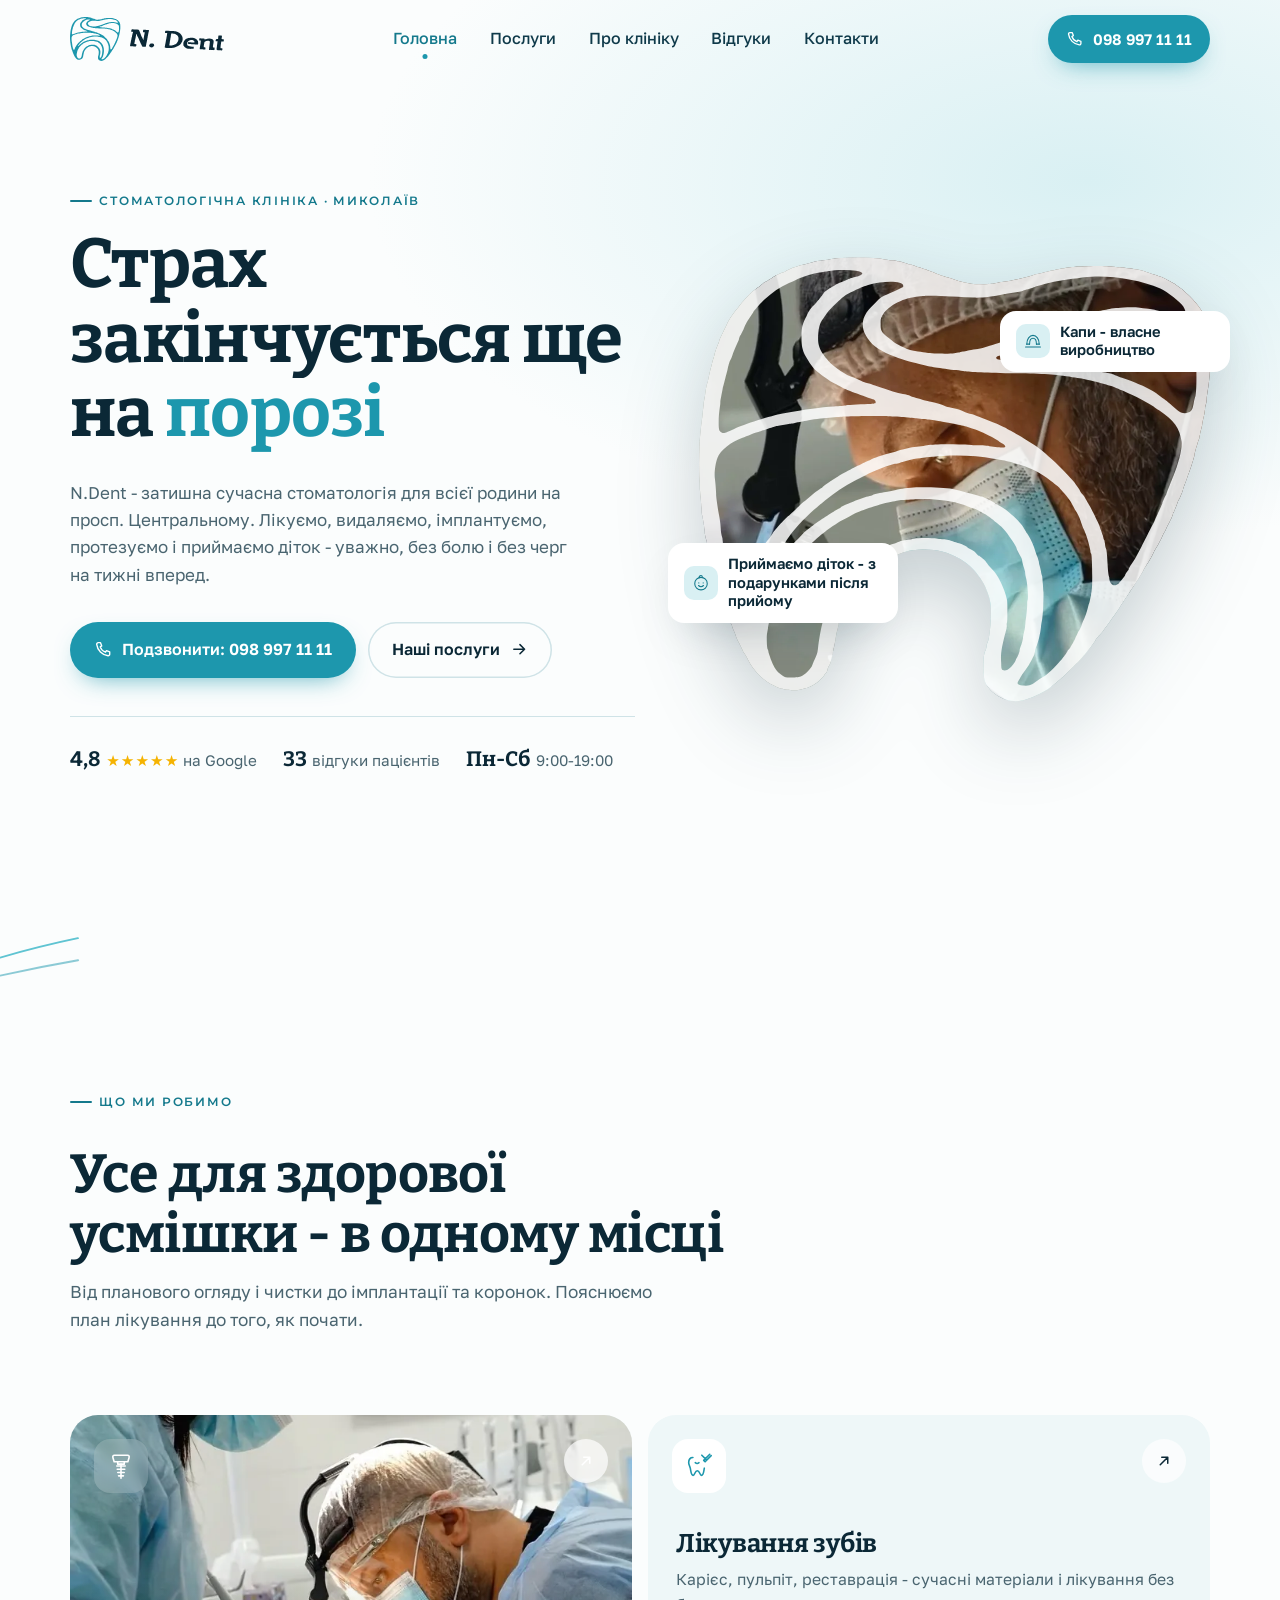
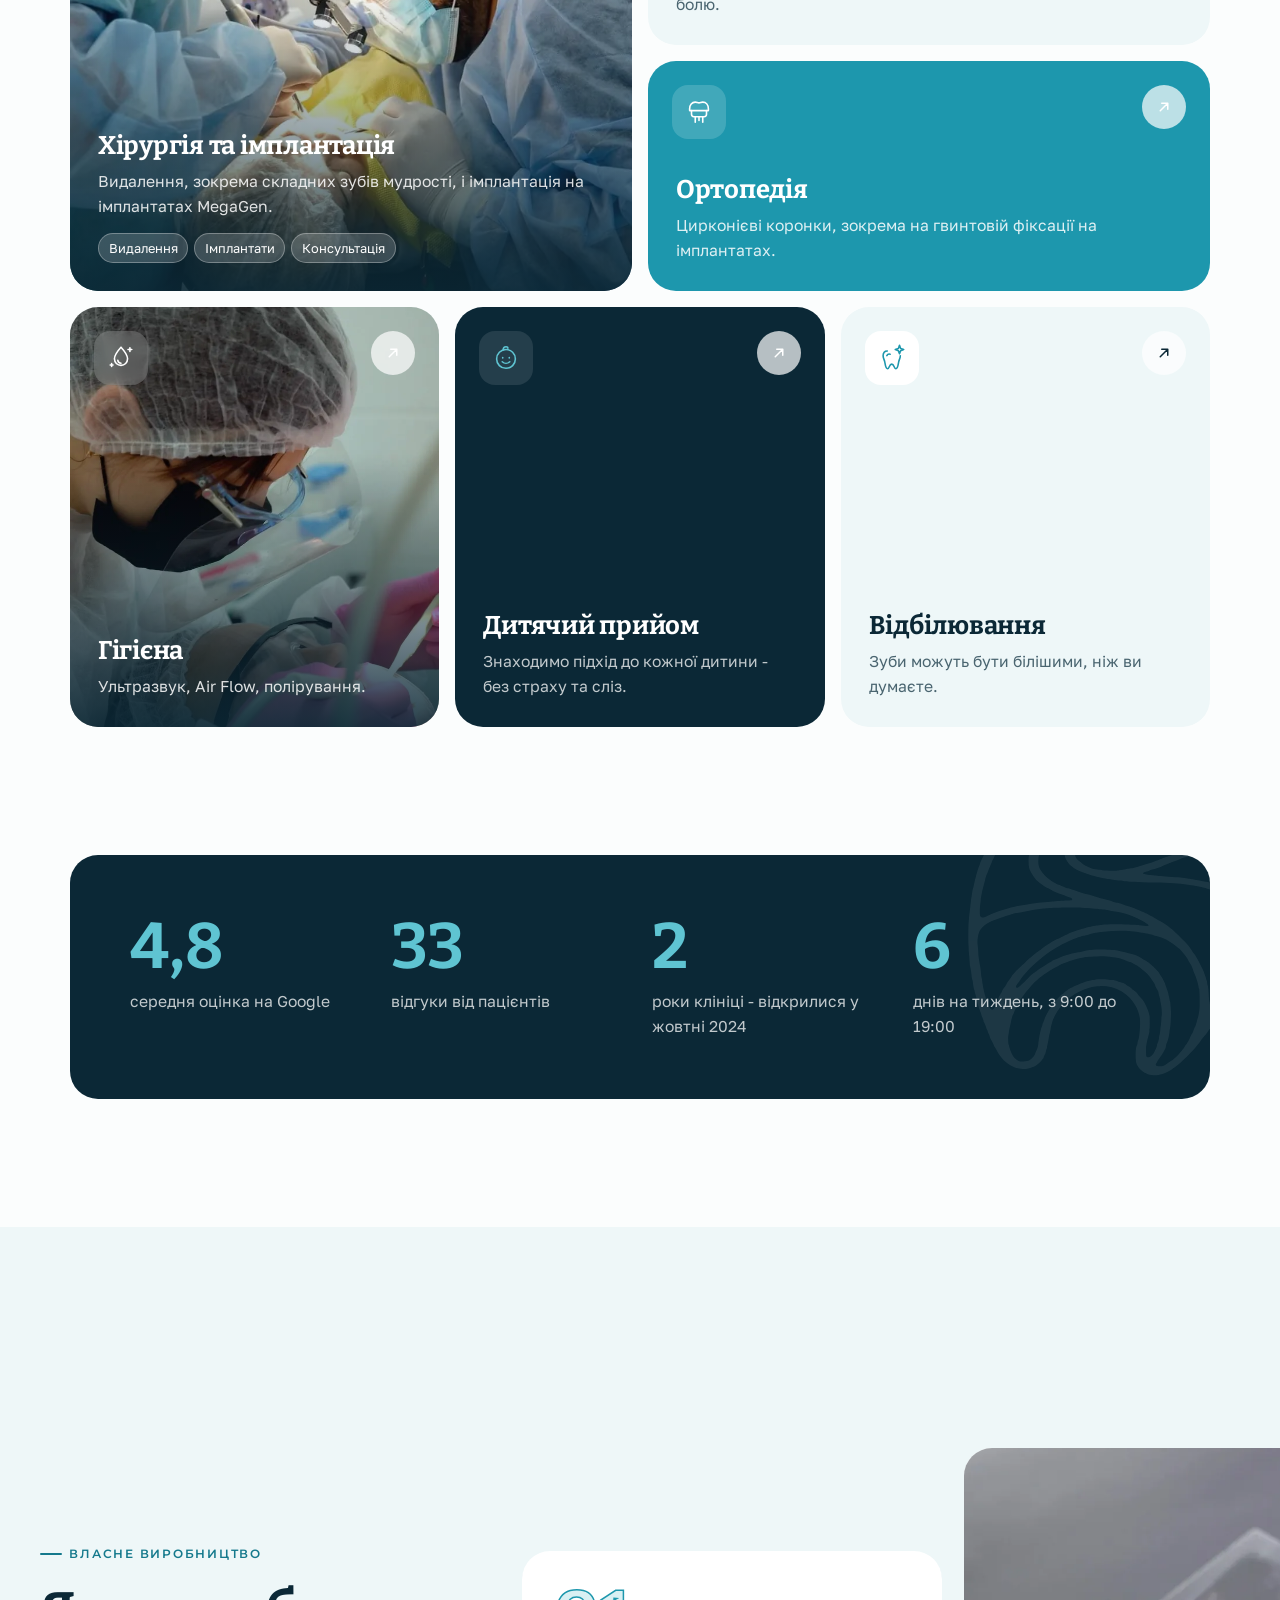
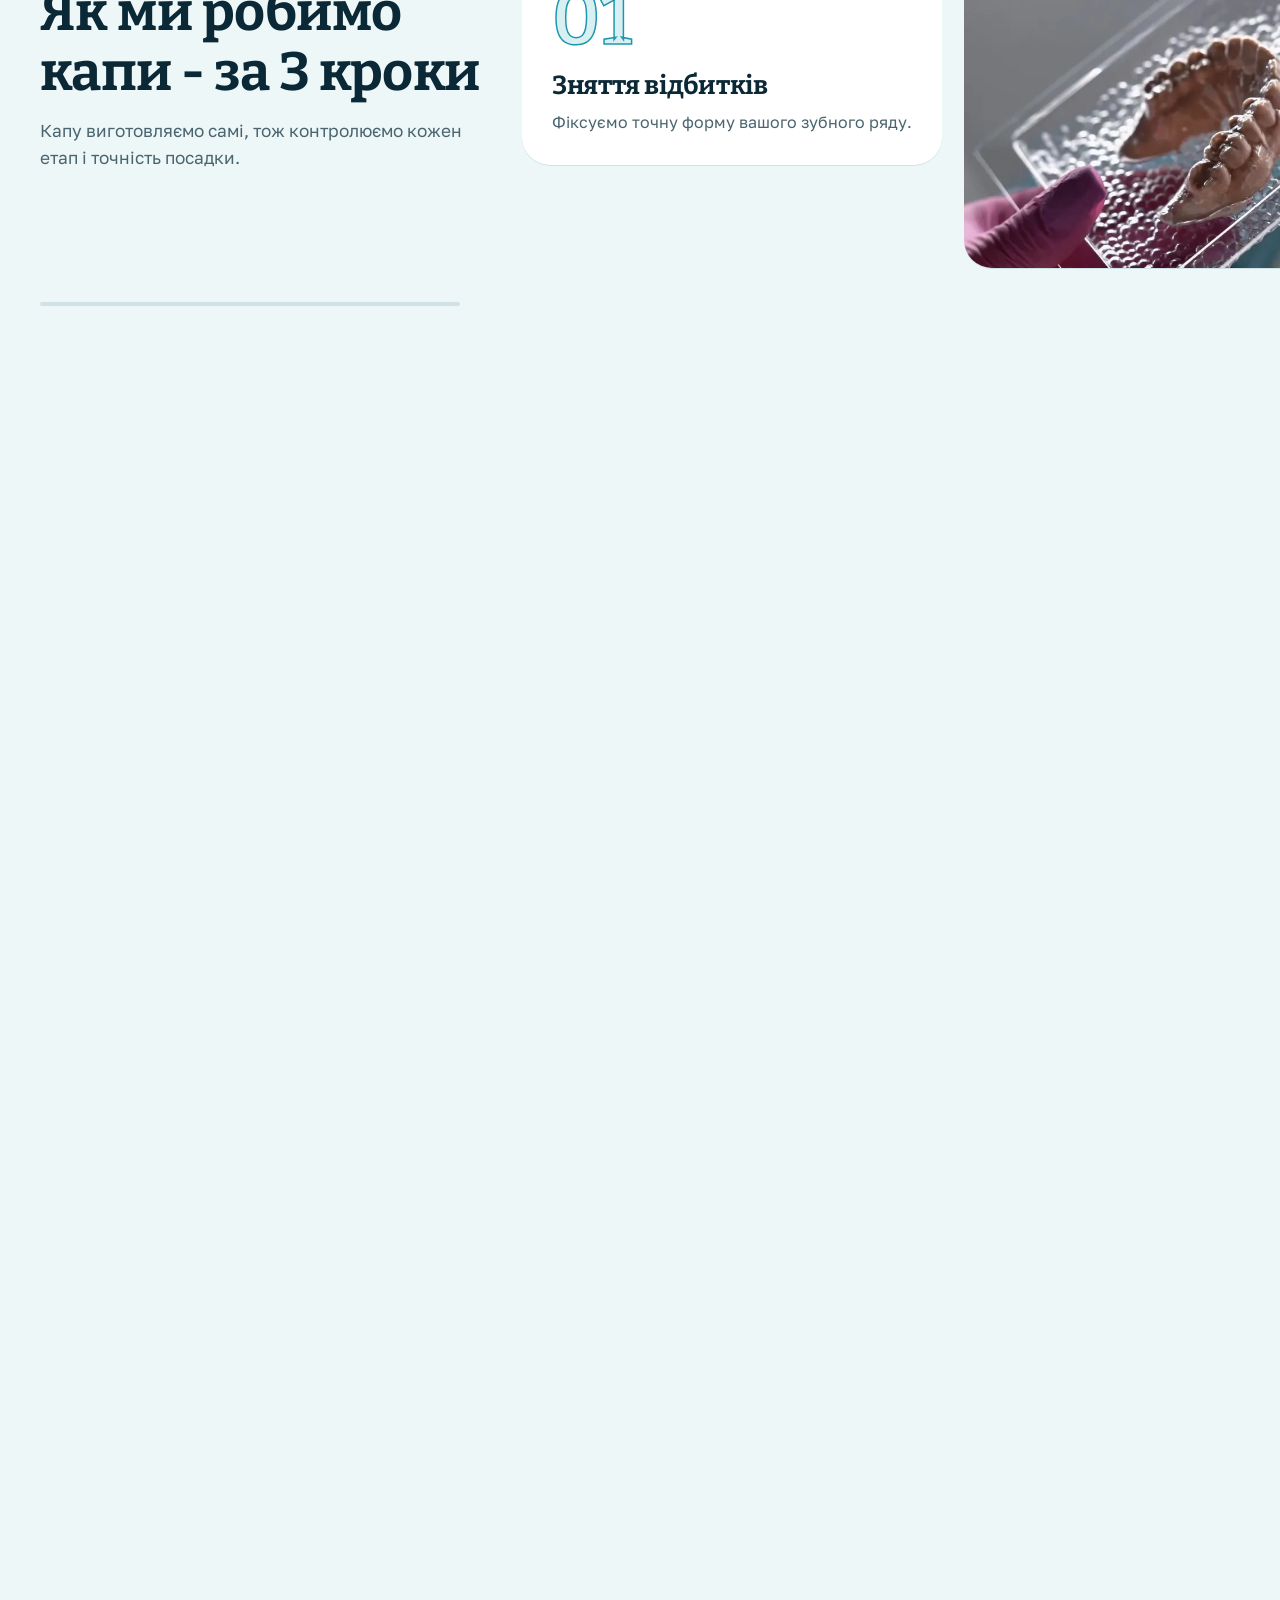
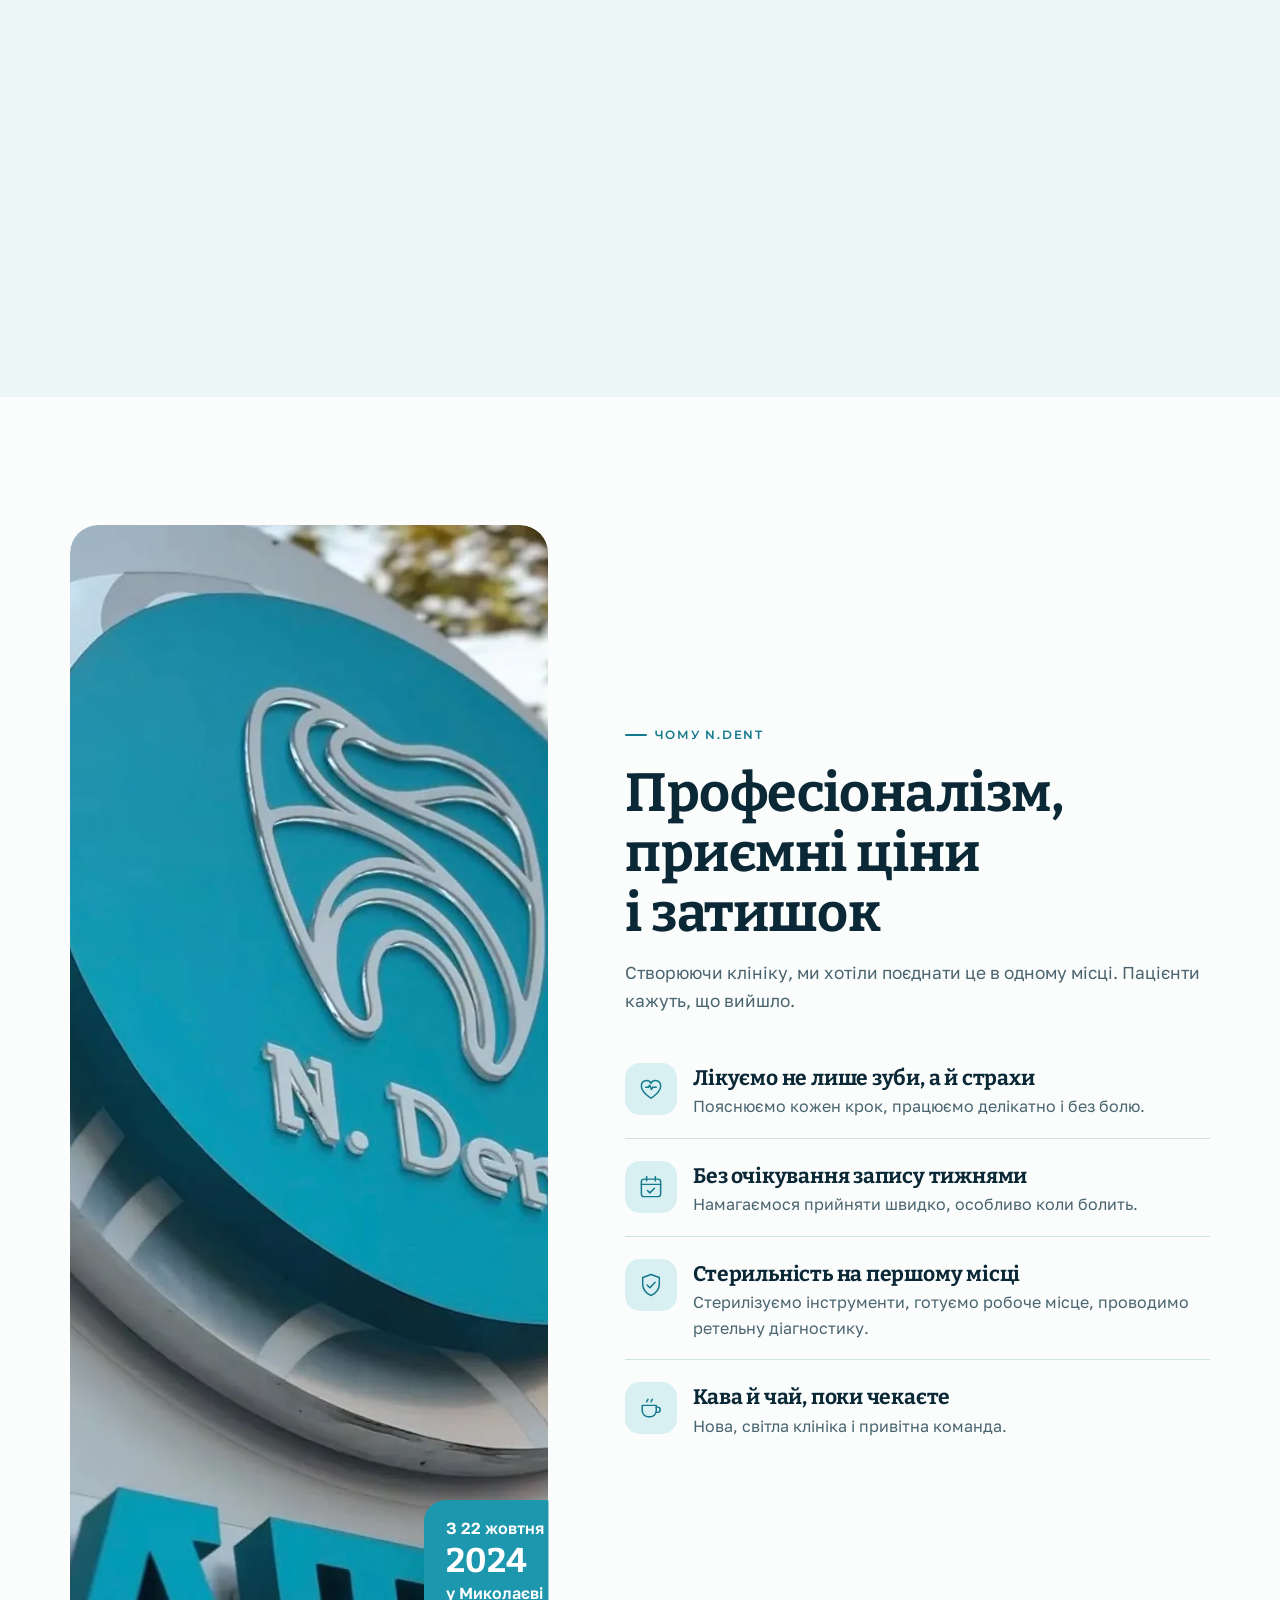
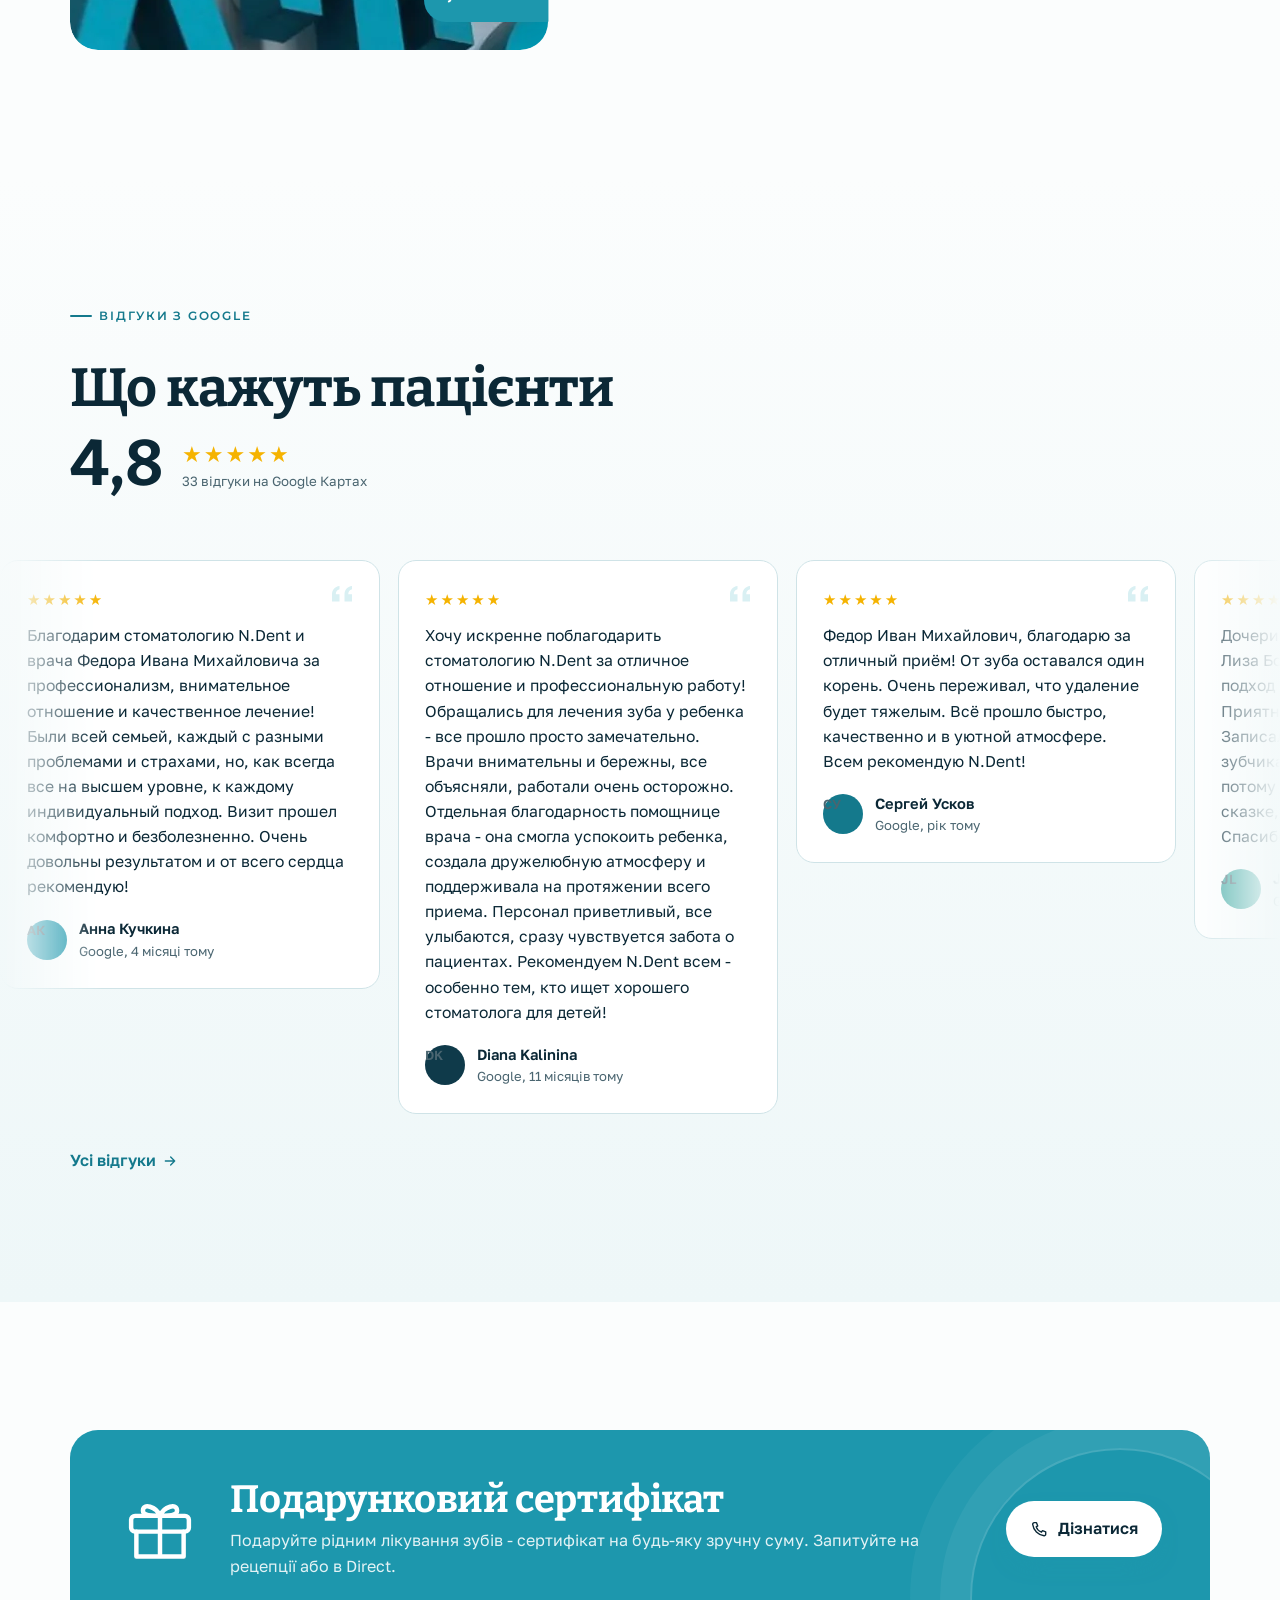
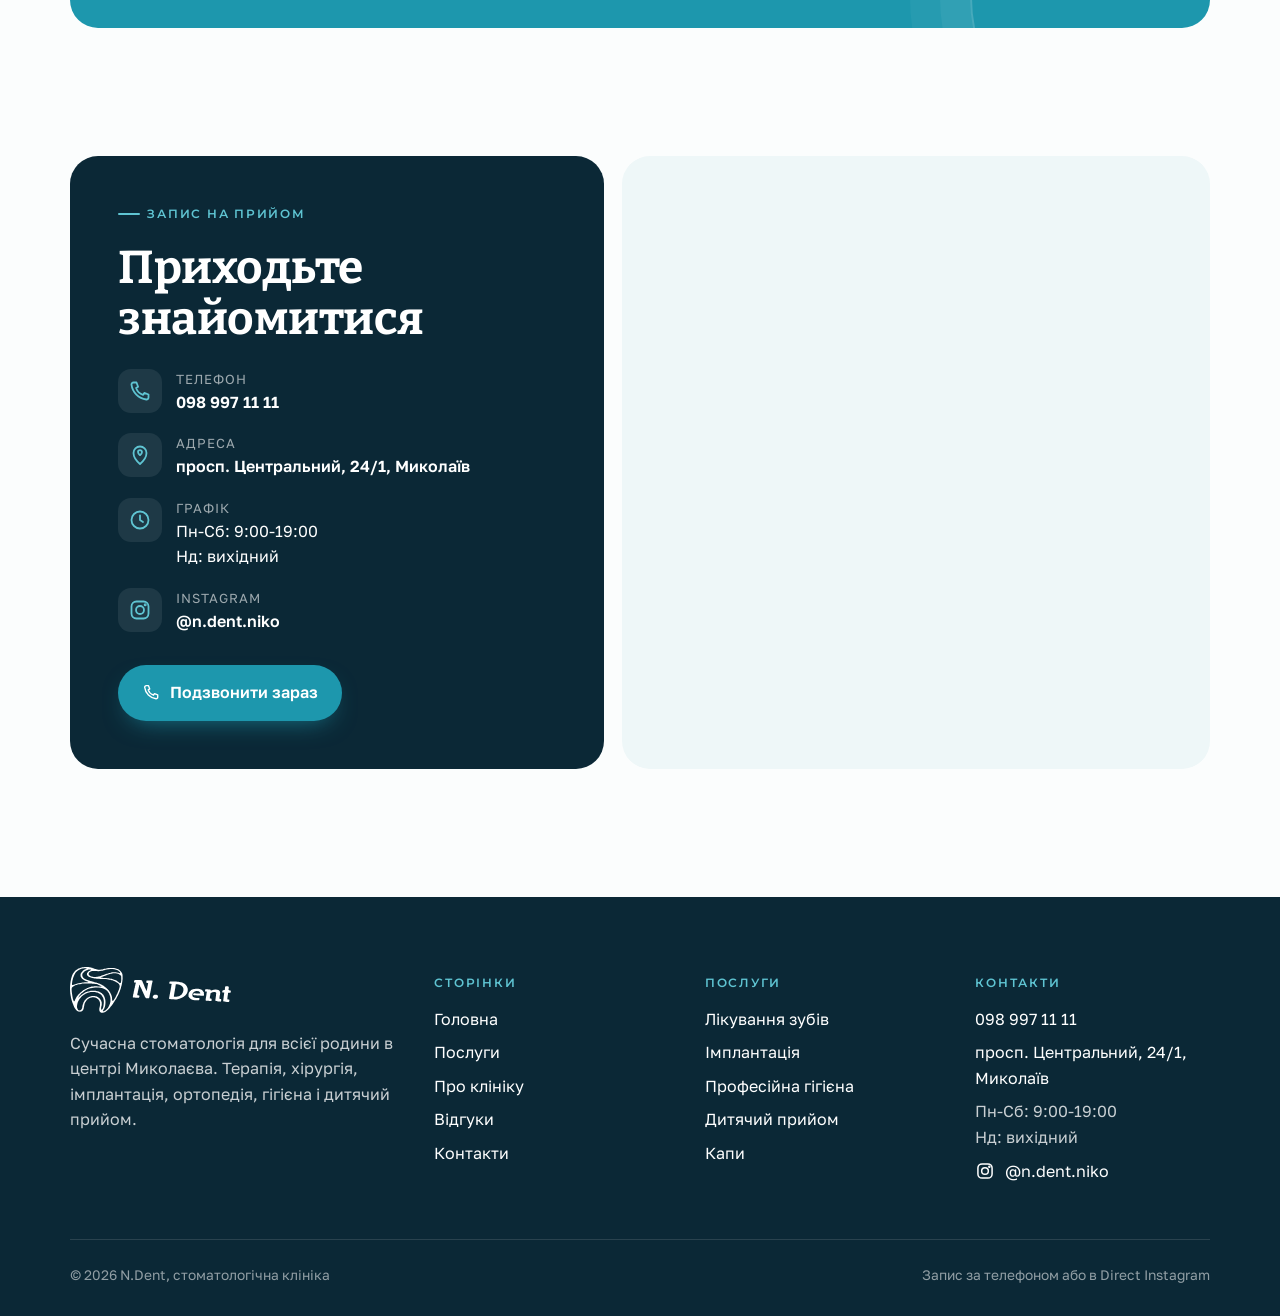
==== index.html @ 9619fa26 "Add files via upload" ====
<!doctype html>
<html lang="uk">
<head>
<meta charset="utf-8">
<meta name="viewport" content="width=device-width, initial-scale=1, viewport-fit=cover">
<meta name="robots" content="noindex, nofollow">
<title>N.Dent - стоматологія в Миколаєві, просп. Центральний</title>
<meta name="description" content="Сучасна стоматологія N.Dent у центрі Миколаєва: лікування, хірургія, імплантація, ортопедія, гігієна, відбілювання і дитячий прийом. Рейтинг 4,8 на Google. Запис: 098 997 11 11.">
<meta name="theme-color" content="#1d97ad">
<link rel="icon" href="img/favicon.svg" type="image/svg+xml">
<link rel="apple-touch-icon" href="img/apple-touch-icon.png">
<meta property="og:type" content="website">
<meta property="og:locale" content="uk_UA">
<meta property="og:site_name" content="N.Dent">
<meta property="og:title" content="N.Dent - стоматологія в Миколаєві, просп. Центральний">
<meta property="og:description" content="Сучасна стоматологія N.Dent у центрі Миколаєва: лікування, хірургія, імплантація, ортопедія, гігієна, відбілювання і дитячий прийом. Рейтинг 4,8 на Google. Запис: 098 997 11 11.">
<meta property="og:url" content="https://konkos-design.github.io/n-dent-mykolaiv/">
<meta property="og:image" content="https://konkos-design.github.io/n-dent-mykolaiv/img/og.jpg">
<meta property="og:image:width" content="1200">
<meta property="og:image:height" content="630">
<meta property="og:image:alt" content="Стоматологія N.Dent у Миколаєві">
<meta name="twitter:card" content="summary_large_image">
<meta name="twitter:title" content="N.Dent - стоматологія в Миколаєві, просп. Центральний">
<meta name="twitter:description" content="Сучасна стоматологія N.Dent у центрі Миколаєва: лікування, хірургія, імплантація, ортопедія, гігієна, відбілювання і дитячий прийом. Рейтинг 4,8 на Google. Запис: 098 997 11 11.">
<meta name="twitter:image" content="https://konkos-design.github.io/n-dent-mykolaiv/img/og.jpg">
<link rel="preload" href="fonts/bitter-cyrillic-700-normal.woff2" as="font" type="font/woff2" crossorigin>
<link rel="preload" href="fonts/golos-text-cyrillic-400-normal.woff2" as="font" type="font/woff2" crossorigin>
<link rel="stylesheet" href="css/style.css">
</head>
<body>
<svg width="0" height="0" style="position:absolute" aria-hidden="true"><defs>
<symbol id="i-phone" viewBox="0 0 24 24" fill="none" stroke="currentColor" stroke-width="1.8" stroke-linecap="round" stroke-linejoin="round"><path d="M5.5 3.5h3l1.6 4.2-2 1.3a11 11 0 0 0 6.9 6.9l1.3-2 4.2 1.6v3a2 2 0 0 1-2.2 2A17 17 0 0 1 3.5 5.7a2 2 0 0 1 2-2.2z"/></symbol>
<symbol id="i-pin" viewBox="0 0 24 24" fill="none" stroke="currentColor" stroke-width="1.8" stroke-linecap="round" stroke-linejoin="round"><path d="M12 21s-6.5-5.6-6.5-11a6.5 6.5 0 0 1 13 0c0 5.4-6.5 11-6.5 11z"/><path d="M12 7.2c-1.1 0-2 .8-2 1.9 0 1.6 2 3.1 2 3.1s2-1.5 2-3.1c0-1.1-.9-1.9-2-1.9z"/></symbol>
<symbol id="i-clock" viewBox="0 0 24 24" fill="none" stroke="currentColor" stroke-width="1.8" stroke-linecap="round" stroke-linejoin="round"><circle cx="12" cy="12" r="8.5"/><path d="M12 7.5V12l3 2"/></symbol>
<symbol id="i-arrow" viewBox="0 0 24 24" fill="none" stroke="currentColor" stroke-width="2" stroke-linecap="round" stroke-linejoin="round"><path d="M5 12h14M13 6l6 6-6 6"/></symbol>
<symbol id="i-arrow-ur" viewBox="0 0 24 24" fill="none" stroke="currentColor" stroke-width="2" stroke-linecap="round" stroke-linejoin="round"><path d="M7 17 17 7M9 7h8v8"/></symbol>
<symbol id="i-insta" viewBox="0 0 24 24" fill="none" stroke="currentColor" stroke-width="1.8" stroke-linecap="round" stroke-linejoin="round"><rect x="3.5" y="3.5" width="17" height="17" rx="5"/><circle cx="12" cy="12" r="4"/><circle cx="17.2" cy="6.8" r=".6" fill="currentColor"/></symbol>
<symbol id="i-quote" viewBox="0 0 24 24" fill="currentColor"><path d="M4 18v-5.5C4 8.4 6.2 6 10 5.5v2.6c-2 .5-3 1.9-3 4H10V18H4zm10 0v-5.5c0-4.1 2.2-6.5 6-7v2.6c-2 .5-3 1.9-3 4h3V18h-6z"/></symbol>
<symbol id="i-tooth" viewBox="0 0 32 32" fill="none" stroke="currentColor" stroke-width="1.7" stroke-linecap="round" stroke-linejoin="round"><path d="M10.5 4.5c-3.3 0-5.5 2.6-5.5 6.2 0 3 1.4 4.6 2 7.3.8 3.6 1 9.5 3.6 9.5 2.4 0 2.2-6.2 5.4-6.2s3 6.2 5.4 6.2c2.6 0 2.8-5.9 3.6-9.5.6-2.7 2-4.3 2-7.3 0-3.6-2.2-6.2-5.5-6.2-2.4 0-3.6 1.4-5.5 1.4s-3.1-1.4-5.5-1.4z"/></symbol>
<symbol id="i-therapy" viewBox="0 0 32 32" fill="none" stroke="currentColor" stroke-width="1.7" stroke-linecap="round" stroke-linejoin="round"><path d="M9.5 7c-2.8 0-4.5 2.2-4.5 5.2 0 2.5 1.2 3.9 1.7 6.1.7 3 .8 7.7 3 7.7 2 0 1.8-5 4.5-5s2.5 5 4.5 5c2.2 0 2.3-4.7 3-7.7"/><path d="M19 4.5l5 5M27.5 3.5 21 10l1.5 1.5L29 5"/><path d="M12 12.5c1.2 1 2.8 1 4 0"/></symbol>
<symbol id="i-surgery" viewBox="0 0 32 32" fill="none" stroke="currentColor" stroke-width="1.7" stroke-linecap="round" stroke-linejoin="round"><path d="M10 13c-2.4 0-4-1.8-4-4.3S7.6 4.5 10 4.5c1.7 0 2.6 1 4 1s2.3-1 4-1c2.4 0 4 1.7 4 4.2S20.4 13 18 13"/><path d="M11 13l1 6M17 13l-1 6"/><path d="M14 22v6M10.5 25.5 14 29l3.5-3.5"/></symbol>
<symbol id="i-implant" viewBox="0 0 32 32" fill="none" stroke="currentColor" stroke-width="1.7" stroke-linecap="round" stroke-linejoin="round"><path d="M9 4.5h14c1.4 0 2 1.3 1.6 2.6l-1.3 4.4H8.7L7.4 7.1C7 5.8 7.6 4.5 9 4.5z"/><path d="M12.5 11.5v2.5h7v-2.5"/><path d="M11.5 16h9M12 19.5h8M12.6 23h6.8M13.4 26.5h5.2"/><path d="M16 14v15"/></symbol>
<symbol id="i-crown" viewBox="0 0 32 32" fill="none" stroke="currentColor" stroke-width="1.7" stroke-linecap="round" stroke-linejoin="round"><path d="M6 12.5c0-4 2.5-7 6-7 1.6 0 2.6.8 4 .8s2.4-.8 4-.8c3.5 0 6 3 6 7v2H6v-2z"/><path d="M8 14.5v4c0 1.5 1.2 2.5 2.6 2.5h10.8c1.4 0 2.6-1 2.6-2.5v-4"/><path d="M12 21v6M20 21v6M16 21v4"/></symbol>
<symbol id="i-hygiene" viewBox="0 0 32 32" fill="none" stroke="currentColor" stroke-width="1.7" stroke-linecap="round" stroke-linejoin="round"><path d="M16 4.5s-7 7.6-7 12.4a7 7 0 0 0 14 0c0-4.8-7-12.4-7-12.4z"/><path d="M12.6 18.5a3.6 3.6 0 0 0 3.4 3.1"/><path d="M25.5 5v4M23.5 7h4M6 22v3M4.5 23.5h3"/></symbol>
<symbol id="i-white" viewBox="0 0 32 32" fill="none" stroke="currentColor" stroke-width="1.7" stroke-linecap="round" stroke-linejoin="round"><path d="M11 8.5c-2.8 0-4.5 2.2-4.5 5.2 0 2.5 1.2 3.9 1.7 6.1.7 3 .8 7.7 3 7.7 2 0 1.8-5 4.5-5s2.5 5 4.5 5c2.2 0 2.3-4.7 3-7.7.5-2.2 1.7-3.6 1.7-6.1"/><path d="M24 2.5l1.2 3.3 3.3 1.2-3.3 1.2L24 11.5l-1.2-3.3-3.3-1.2 3.3-1.2z"/><path d="M10.5 13.5c.8-1.6 2.3-2 3.5-1.6"/></symbol>
<symbol id="i-kids" viewBox="0 0 32 32" fill="none" stroke="currentColor" stroke-width="1.7" stroke-linecap="round" stroke-linejoin="round"><circle cx="16" cy="17" r="10"/><path d="M12.5 15.5v.5M19.5 15.5v.5"/><path d="M12 20c2.3 2.2 5.7 2.2 8 0"/><path d="M13 7.5c0-2 1.4-3.5 3-3.5 1.2 0 2 .7 2 1.6"/></symbol>
<symbol id="i-kapa" viewBox="0 0 32 32" fill="none" stroke="currentColor" stroke-width="1.7" stroke-linecap="round" stroke-linejoin="round"><path d="M6 21c0-8 4.5-14 10-14s10 6 10 14"/><path d="M10.5 21c0-5.6 2.4-9.5 5.5-9.5s5.5 3.9 5.5 9.5"/><path d="M6 21h4.5M21.5 21H26"/><path d="M4 25.5h24"/></symbol>
<symbol id="i-gift" viewBox="0 0 32 32" fill="none" stroke="currentColor" stroke-width="1.7" stroke-linecap="round" stroke-linejoin="round"><rect x="5" y="11" width="22" height="6" rx="1.5"/><path d="M7 17v9.5h18V17M16 11v15.5"/><path d="M16 11c-1.5-3.6-6.5-5-6.5-2 0 1.6 2.2 2 6.5 2zm0 0c1.5-3.6 6.5-5 6.5-2 0 1.6-2.2 2-6.5 2z"/></symbol>
<symbol id="i-shield" viewBox="0 0 32 32" fill="none" stroke="currentColor" stroke-width="1.7" stroke-linecap="round" stroke-linejoin="round"><path d="M16 4 6.5 7.5v7.3c0 6 4 10.6 9.5 13.2 5.5-2.6 9.5-7.2 9.5-13.2V7.5L16 4z"/><path d="m11.5 16 3.2 3.2 6-6.4"/></symbol>
<symbol id="i-cup" viewBox="0 0 32 32" fill="none" stroke="currentColor" stroke-width="1.7" stroke-linecap="round" stroke-linejoin="round"><path d="M6 13h16v6a7 7 0 0 1-7 7h-2a7 7 0 0 1-7-7v-6z"/><path d="M22 15h1.5a3 3 0 0 1 0 6H21.5"/><path d="M11 9c0-1.5 1.5-1.5 1.5-3M16 9c0-1.5 1.5-1.5 1.5-3"/></symbol>
<symbol id="i-calendar" viewBox="0 0 32 32" fill="none" stroke="currentColor" stroke-width="1.7" stroke-linecap="round" stroke-linejoin="round"><rect x="5" y="7" width="22" height="20" rx="3"/><path d="M5 13h22M11 4v5M21 4v5"/><path d="m12 20 2.7 2.7L20 17.5"/></symbol>
<symbol id="i-heart" viewBox="0 0 32 32" fill="none" stroke="currentColor" stroke-width="1.7" stroke-linecap="round" stroke-linejoin="round"><path d="M16 26.5S5 20.2 5 12.3A5.8 5.8 0 0 1 16 9.6a5.8 5.8 0 0 1 11 2.7c0 7.9-11 14.2-11 14.2z"/><path d="M10 14h3l1.5-2.5 2 5 1.5-2.5h4"/></symbol>
</defs></svg>
<a class="skip" href="#main">Перейти до змісту</a>
<header class="header">
  <div class="wrap header__in">
    <a class="brand" href="index.html" aria-label="N.Dent - на головну"><img src="img/logo.svg" alt="N.Dent" width="140" height="40"></a>
    <nav class="nav" aria-label="Головне меню"><a href="index.html" aria-current="page">Головна</a><a href="poslugy.html">Послуги</a><a href="pro-nas.html">Про клініку</a><a href="vidguky.html">Відгуки</a><a href="kontakty.html">Контакти</a></nav>
    <div class="header__call">
      <a class="btn" href="tel:+380989971111"><svg aria-hidden="true"><use href="#i-phone"/></svg><span>098 997 11 11</span></a>
      <button class="burger" type="button" aria-label="Меню" aria-expanded="false" aria-controls="mnav"><span></span><span></span><span></span></button>
    </div>
  </div>
</header>
<nav class="mnav" id="mnav" aria-label="Мобільне меню"><a href="index.html">Головна</a><a href="poslugy.html">Послуги</a><a href="pro-nas.html">Про клініку</a><a href="vidguky.html">Відгуки</a><a href="kontakty.html">Контакти</a>
  <a class="btn btn--light" href="tel:+380989971111"><svg aria-hidden="true"><use href="#i-phone"/></svg><span>Подзвонити: 098 997 11 11</span></a>
  <small>просп. Центральний, 24/1, Миколаїв</small>
</nav>

<main id="main">
<section class="hero">
  <div class="wrap hero__grid">
    <div>
      <span class="eyebrow">Стоматологічна клініка · Миколаїв</span>
      <h1><span class="line"><span>Страх</span></span><span class="line"><span>закінчується ще</span></span><span class="line"><span>на <em>порозі</em></span></span></h1>
      <p class="hero__text">N.Dent - затишна сучасна стоматологія для всієї родини на просп. Центральному. Лікуємо, видаляємо, імплантуємо, протезуємо і приймаємо діток - уважно, без болю і без черг на тижні вперед.</p>
      <div class="hero__cta">
        <a class="btn" href="tel:+380989971111"><svg aria-hidden="true"><use href="#i-phone"/></svg><span>Подзвонити: 098 997 11 11</span></a>
        <a class="btn btn--ghost" href="poslugy.html"><span>Наші послуги</span><svg class="arrow" aria-hidden="true"><use href="#i-arrow"/></svg></a>
      </div>
      <div class="trust">
        <span><b>4,8</b><span class="stars" aria-hidden="true">★★★★★</span> на Google</span>
        <span><b>33</b>відгуки пацієнтів</span>
        <span><b>Пн-Сб</b>9:00-19:00</span>
      </div>
    </div>
    <div class="hero__media">
      <svg class="tooth" viewBox="74 48 1221 1064" role="img" aria-label="Лікар N.Dent під час лікування">
        <defs>
          <clipPath id="toothClip"><path d="M818 1108C798 1105 776 1092 765 1076C761 1071 758 1065 758 1064C752 1051 752 1003 757 991C759 988 761 982 761 977C762 972 764 966 765 964C770 946 774 889 770 874C768 860 760 839 753 827C726 776 670 745 608 747C580 748 572 750 544 761C525 769 512 776 491 790C483 795 462 815 453 826C444 837 430 859 425 868C423 872 421 878 419 880C417 885 413 899 410 912C409 915 408 920 408 924C407 927 406 934 405 938C403 943 402 951 401 956C399 969 396 984 395 987C395 988 394 991 394 993C394 996 393 1000 392 1002C391 1004 390 1009 389 1013C388 1017 387 1022 385 1024C383 1027 382 1031 381 1033C381 1035 380 1038 379 1040C377 1041 375 1044 374 1046C373 1048 368 1054 362 1059C349 1072 335 1078 308 1083C302 1084 281 1082 275 1080C273 1080 270 1079 269 1079C268 1079 261 1076 255 1073C228 1061 205 1037 191 1010C189 1006 186 1000 183 996C180 993 178 988 178 987C176 983 170 970 168 967C166 964 161 952 161 950C161 949 159 945 157 940C155 936 153 931 153 930C153 929 152 926 150 923C148 919 147 916 147 915C147 914 141 899 139 895C138 894 136 890 136 886C135 883 133 877 131 873C129 869 128 866 128 865C128 864 126 860 125 855C119 840 110 813 108 802C108 798 106 790 104 783C102 777 100 770 100 768C100 766 99 763 98 761C97 757 93 737 93 731C93 729 92 726 92 725C91 723 89 716 88 709C88 702 86 694 86 690C83 672 82 665 81 664C81 663 80 656 80 649C79 642 79 631 78 624C77 618 77 609 76 604C76 599 76 588 75 579C74 560 74 543 75 498C76 482 78 459 80 444C81 435 83 424 83 418C84 411 85 402 85 398C86 393 87 385 88 381C91 361 92 353 95 346C96 341 98 331 100 322C102 314 105 303 106 298C108 292 111 283 112 277C114 271 116 264 118 260C120 257 121 252 122 250C123 245 125 240 139 212C144 200 156 182 163 174C165 172 167 169 168 168C171 163 190 141 198 134C201 131 213 122 219 118C222 115 226 112 228 110C230 108 233 107 234 107C234 107 236 106 238 105C239 103 244 101 247 99C251 96 254 94 255 94C255 93 269 86 274 85C277 84 280 83 281 82C287 78 300 72 310 70C315 68 324 66 330 65C335 63 343 61 347 60C351 59 361 57 370 56C379 55 388 54 390 53C416 48 495 48 517 54C523 55 530 56 535 56C539 56 545 57 548 58C551 58 556 59 559 60C562 61 566 62 569 63C571 64 575 65 577 66C580 66 583 67 586 68C588 69 592 70 594 71C601 72 610 76 617 78C620 80 627 82 632 84C637 86 646 90 652 92C659 94 666 96 670 97C673 98 678 100 682 101C688 104 709 109 724 112C738 114 772 114 781 111C785 110 791 109 795 108C798 108 805 107 810 106C815 106 822 104 826 103C838 101 869 93 873 91C875 90 881 88 885 88C890 87 903 84 914 81C957 72 966 71 1001 70C1030 69 1041 69 1070 72C1076 73 1086 73 1094 74C1110 75 1129 79 1138 82C1143 84 1153 87 1161 90C1169 93 1176 95 1177 95C1180 95 1206 109 1212 113C1214 115 1220 119 1224 122C1242 135 1269 164 1276 179C1284 193 1291 216 1291 223C1291 225 1292 230 1293 234C1293 238 1294 243 1293 246C1293 248 1293 254 1294 259C1295 267 1295 283 1295 314C1294 333 1291 362 1289 369C1289 371 1288 377 1287 384C1287 391 1286 397 1285 400C1284 403 1283 408 1283 410C1283 412 1282 421 1280 429C1278 437 1276 446 1276 450C1275 454 1274 459 1273 462C1272 465 1271 470 1271 472C1270 475 1269 479 1269 482C1268 484 1266 489 1265 493C1264 497 1262 503 1261 506C1260 510 1258 516 1258 520C1256 531 1248 555 1240 576C1237 585 1231 599 1229 608C1226 616 1222 625 1221 627C1219 629 1217 636 1215 641C1213 646 1210 653 1209 656C1207 659 1206 662 1206 663C1206 666 1199 679 1196 685C1194 688 1192 693 1191 695C1190 697 1188 703 1185 707C1183 711 1181 715 1181 715C1181 716 1170 738 1162 750C1160 755 1157 761 1155 764C1153 768 1149 775 1145 781C1141 787 1137 794 1136 796C1135 800 1121 822 1100 853C1097 858 1091 866 1089 870C1087 874 1081 881 1078 887C1074 893 1068 902 1064 907C1060 912 1056 919 1054 921C1052 924 1049 927 1048 930C1046 932 1042 937 1040 941C1027 956 1023 960 1021 964C995 1004 931 1067 900 1085C865 1105 842 1112 818 1108Z"/></clipPath>
          <clipPath id="lineReveal"><rect id="revealRect" x="74" y="48" width="1221" height="1064"/></clipPath>
        </defs>
        <g clip-path="url(#toothClip)">
          <rect x="74" y="48" width="1221" height="1064" fill="#d9f0f3"/>
          <image class="photo" href="img/hero-doctor.webp" x="34" y="-12" width="1301" height="1184" preserveAspectRatio="xMidYMid slice"/>
          <rect x="74" y="48" width="1221" height="1064" fill="#0b2836" opacity=".12"/>
        </g>
        <path class="lines" clip-path="url(#lineReveal)" fill-rule="evenodd" d="M818 1108C798 1105 776 1092 765 1076C761 1071 758 1065 758 1064C752 1051 752 1003 757 991C759 988 761 982 761 977C762 972 764 966 765 964C770 946 774 889 770 874C768 860 760 839 753 827C726 776 670 745 608 747C580 748 572 750 544 761C525 769 512 776 491 790C483 795 462 815 453 826C444 837 430 859 425 868C423 872 421 878 419 880C417 885 413 899 410 912C409 915 408 920 408 924C407 927 406 934 405 938C403 943 402 951 401 956C399 969 396 984 395 987C395 988 394 991 394 993C394 996 393 1000 392 1002C391 1004 390 1009 389 1013C388 1017 387 1022 385 1024C383 1027 382 1031 381 1033C381 1035 380 1038 379 1040C377 1041 375 1044 374 1046C373 1048 368 1054 362 1059C349 1072 335 1078 308 1083C302 1084 281 1082 275 1080C273 1080 270 1079 269 1079C268 1079 261 1076 255 1073C228 1061 205 1037 191 1010C189 1006 186 1000 183 996C180 993 178 988 178 987C176 983 170 970 168 967C166 964 161 952 161 950C161 949 159 945 157 940C155 936 153 931 153 930C153 929 152 926 150 923C148 919 147 916 147 915C147 914 141 899 139 895C138 894 136 890 136 886C135 883 133 877 131 873C129 869 128 866 128 865C128 864 126 860 125 855C119 840 110 813 108 802C108 798 106 790 104 783C102 777 100 770 100 768C100 766 99 763 98 761C97 757 93 737 93 731C93 729 92 726 92 725C91 723 89 716 88 709C88 702 86 694 86 690C83 672 82 665 81 664C81 663 80 656 80 649C79 642 79 631 78 624C77 618 77 609 76 604C76 599 76 588 75 579C74 560 74 543 75 498C76 482 78 459 80 444C81 435 83 424 83 418C84 411 85 402 85 398C86 393 87 385 88 381C91 361 92 353 95 346C96 341 98 331 100 322C102 314 105 303 106 298C108 292 111 283 112 277C114 271 116 264 118 260C120 257 121 252 122 250C123 245 125 240 139 212C144 200 156 182 163 174C165 172 167 169 168 168C171 163 190 141 198 134C201 131 213 122 219 118C222 115 226 112 228 110C230 108 233 107 234 107C234 107 236 106 238 105C239 103 244 101 247 99C251 96 254 94 255 94C255 93 269 86 274 85C277 84 280 83 281 82C287 78 300 72 310 70C315 68 324 66 330 65C335 63 343 61 347 60C351 59 361 57 370 56C379 55 388 54 390 53C416 48 495 48 517 54C523 55 530 56 535 56C539 56 545 57 548 58C551 58 556 59 559 60C562 61 566 62 569 63C571 64 575 65 577 66C580 66 583 67 586 68C588 69 592 70 594 71C601 72 610 76 617 78C620 80 627 82 632 84C637 86 646 90 652 92C659 94 666 96 670 97C673 98 678 100 682 101C688 104 709 109 724 112C738 114 772 114 781 111C785 110 791 109 795 108C798 108 805 107 810 106C815 106 822 104 826 103C838 101 869 93 873 91C875 90 881 88 885 88C890 87 903 84 914 81C957 72 966 71 1001 70C1030 69 1041 69 1070 72C1076 73 1086 73 1094 74C1110 75 1129 79 1138 82C1143 84 1153 87 1161 90C1169 93 1176 95 1177 95C1180 95 1206 109 1212 113C1214 115 1220 119 1224 122C1242 135 1269 164 1276 179C1284 193 1291 216 1291 223C1291 225 1292 230 1293 234C1293 238 1294 243 1293 246C1293 248 1293 254 1294 259C1295 267 1295 283 1295 314C1294 333 1291 362 1289 369C1289 371 1288 377 1287 384C1287 391 1286 397 1285 400C1284 403 1283 408 1283 410C1283 412 1282 421 1280 429C1278 437 1276 446 1276 450C1275 454 1274 459 1273 462C1272 465 1271 470 1271 472C1270 475 1269 479 1269 482C1268 484 1266 489 1265 493C1264 497 1262 503 1261 506C1260 510 1258 516 1258 520C1256 531 1248 555 1240 576C1237 585 1231 599 1229 608C1226 616 1222 625 1221 627C1219 629 1217 636 1215 641C1213 646 1210 653 1209 656C1207 659 1206 662 1206 663C1206 666 1199 679 1196 685C1194 688 1192 693 1191 695C1190 697 1188 703 1185 707C1183 711 1181 715 1181 715C1181 716 1170 738 1162 750C1160 755 1157 761 1155 764C1153 768 1149 775 1145 781C1141 787 1137 794 1136 796C1135 800 1121 822 1100 853C1097 858 1091 866 1089 870C1087 874 1081 881 1078 887C1074 893 1068 902 1064 907C1060 912 1056 919 1054 921C1052 924 1049 927 1048 930C1046 932 1042 937 1040 941C1027 956 1023 960 1021 964C995 1004 931 1067 900 1085C865 1105 842 1112 818 1108ZM871 1068C875 1066 882 1061 887 1057C892 1054 898 1050 900 1049C906 1045 922 1030 930 1021C934 1016 940 1010 942 1007C945 1004 948 999 950 997C951 995 954 991 955 988C957 986 960 983 961 981C962 979 965 974 967 971C969 967 973 960 974 956C976 951 979 946 980 943C984 939 986 933 988 928C988 927 990 922 992 917C997 908 1000 897 1003 886C1004 881 1006 875 1007 872C1009 865 1012 849 1013 834C1014 813 1013 761 1011 757C1010 757 1009 754 1009 750C1006 733 999 710 992 696C990 690 987 683 986 679C982 668 979 661 972 651C969 646 965 638 962 633C960 629 953 620 947 613C942 607 936 601 935 599C933 597 918 585 903 574C892 566 876 557 858 550C848 546 843 545 826 540C820 538 812 536 810 536C808 535 801 533 796 533C791 532 783 530 778 530C732 521 675 520 624 526C593 530 590 530 582 532C570 535 556 539 553 540C552 540 547 542 542 542C527 545 493 558 471 570C463 574 452 579 447 582C420 596 398 611 375 630C368 636 359 643 356 646C338 660 304 695 292 712C289 716 284 723 281 728C271 741 267 748 268 750C269 754 273 754 276 752C277 751 281 749 283 747C290 742 319 714 323 708C324 707 328 703 332 700C337 697 343 692 347 689C354 683 389 660 401 653C405 651 410 648 412 647C415 644 424 640 442 633C450 629 459 626 474 621C479 620 485 618 488 617C491 615 499 613 506 612C512 611 520 609 524 609C553 602 558 601 580 599C608 597 660 599 680 602C701 607 721 612 738 617C743 619 748 620 749 620C751 620 753 621 754 622C756 623 759 624 761 625C766 627 780 635 782 637C784 638 788 641 793 643C798 646 804 650 807 652C809 654 816 659 821 664C826 668 832 674 834 676C837 679 841 684 843 686C846 689 849 694 850 696C852 699 855 704 856 706C862 713 872 733 874 740C876 746 880 759 883 766C884 769 885 774 886 776C886 779 887 784 888 786C889 789 890 795 891 799C891 803 893 809 894 811C894 813 895 820 895 825C896 830 896 842 897 850C897 870 896 906 893 918C892 923 891 929 891 932C889 950 884 969 881 976C879 979 878 984 877 987C877 990 876 995 875 998C865 1018 863 1022 850 1040C847 1043 844 1049 842 1052C841 1055 838 1059 837 1061C832 1069 837 1072 855 1072C863 1072 864 1071 871 1068ZM317 1050C327 1046 342 1032 345 1022C346 1019 348 1014 350 1010C355 1000 357 994 358 985C361 957 368 920 373 911C374 909 375 906 375 904C375 902 376 899 378 896C379 893 381 888 382 885C386 874 388 869 390 866C391 864 392 862 392 862C392 861 395 856 398 851C401 846 404 840 405 839C405 838 410 831 418 819C420 816 426 810 431 804C437 797 444 790 447 787C449 784 453 781 455 780C458 779 462 776 464 773C470 768 483 758 484 758C484 758 488 756 492 754C496 751 502 748 504 747C507 746 515 743 522 740C530 736 537 733 539 733C542 732 547 730 552 728C557 726 564 725 570 724C575 723 584 722 588 721C598 719 628 719 644 721C648 722 654 722 658 722C664 722 676 725 680 727C681 728 686 729 692 731C701 733 712 738 714 740C714 741 719 744 724 747C730 750 735 754 737 757C739 760 742 762 743 762C744 762 751 768 757 773C758 774 762 779 765 784C769 788 774 794 778 798C789 809 807 847 810 868C811 878 811 915 810 920C809 922 809 925 809 927C810 930 809 936 806 946C801 964 801 967 798 980C795 998 795 1005 796 1019C796 1034 797 1034 804 1036C809 1036 813 1034 820 1027C827 1019 829 1016 832 1008C834 1005 836 1000 837 998C838 995 840 991 840 988C840 985 842 980 843 977C845 973 847 965 848 959C848 953 850 946 851 942C852 939 853 934 853 931C853 929 854 923 854 918C856 908 858 887 858 878C858 874 858 870 859 868C861 862 859 832 856 818C854 811 853 803 853 800C852 797 851 791 849 787C848 782 846 776 846 773C846 770 844 766 841 761C839 758 836 751 834 748C832 740 830 736 820 722C808 703 796 690 780 679C776 675 770 671 766 668C761 664 737 651 731 649C728 649 713 643 706 640C691 634 658 628 624 626C611 626 558 628 552 629C550 629 543 631 537 632C509 637 461 653 444 662C439 665 430 670 416 677C405 683 381 699 376 704C373 706 369 710 365 712C356 719 332 742 325 751C307 771 289 795 284 807C282 810 279 817 276 822C267 837 263 846 260 853C259 856 257 862 255 864C253 867 252 871 252 874C251 876 250 880 249 883C248 890 244 907 242 917C241 921 240 928 239 932C239 935 238 941 237 945C235 953 236 981 238 985C239 986 240 990 240 992C241 995 242 999 243 1001C244 1004 245 1008 246 1010C251 1023 257 1034 263 1040C272 1047 277 1051 281 1052C289 1054 311 1052 317 1050ZM176 841C180 838 188 823 191 812C191 808 194 802 195 799C203 783 204 780 207 776C209 774 211 770 211 768C212 764 217 756 223 749C225 747 227 742 229 739C231 735 234 729 237 726C242 720 244 718 250 708C255 700 283 669 290 665C292 663 299 656 306 650C313 643 322 634 327 631C352 609 358 605 363 602C366 600 369 599 369 598C370 596 386 585 391 582C394 580 399 577 402 575C408 570 421 563 435 556C440 554 451 548 460 544C469 539 478 535 479 535C480 534 484 533 486 531C499 526 519 519 529 517C535 515 543 513 546 512C572 505 585 502 600 501C606 500 615 499 619 498C635 495 681 495 725 497C735 498 748 498 752 498C757 499 765 499 768 500C783 502 801 504 803 503C808 502 806 498 800 494C797 493 792 490 789 487C780 481 757 469 739 462C714 453 708 451 670 444C660 443 650 441 648 440C646 440 640 439 636 438C631 437 624 436 620 436C617 435 612 435 609 435C607 435 599 434 593 433C588 433 571 431 558 430C544 430 526 429 518 428C503 427 421 428 406 430C402 430 392 431 385 432C369 433 343 436 331 439C319 441 298 445 297 446C296 446 288 447 278 449C268 451 258 452 256 453C255 453 246 456 237 459C228 462 218 465 216 466C213 466 205 469 198 472C191 475 182 478 178 480C151 489 125 510 118 528C113 541 110 565 112 578C114 593 115 613 115 614C114 615 118 642 121 660C124 673 126 692 126 697C126 702 127 710 130 720C130 723 131 728 131 730C131 733 132 738 133 741C133 745 135 753 136 759C143 794 157 833 165 840C169 844 171 844 176 841ZM1075 829C1078 827 1092 809 1092 808C1092 807 1099 796 1100 796C1100 795 1101 794 1101 792C1102 791 1104 786 1107 782C1114 772 1118 765 1131 740C1137 728 1145 713 1148 706C1156 691 1157 689 1162 679C1178 644 1181 637 1181 636C1181 635 1186 622 1190 616C1191 613 1194 604 1197 597C1200 590 1204 579 1207 572C1220 541 1229 504 1227 489C1222 456 1209 438 1173 414C1169 412 1163 408 1160 405C1142 393 1100 372 1080 365C1075 363 1066 359 1061 357C1049 353 1034 349 1026 347C1023 346 1016 345 1010 343C993 339 984 337 966 335C925 329 897 327 832 326C758 325 721 323 708 321C705 320 696 319 689 318C682 318 670 317 662 315C655 314 644 312 639 312C634 311 626 309 622 309C572 297 567 296 541 286C512 275 488 260 479 245C477 243 475 239 473 236C464 223 463 204 469 191C474 180 478 175 492 161C506 146 509 143 522 138C526 136 535 132 542 129C563 119 562 120 562 117C562 105 516 104 478 115C472 117 465 119 461 121C446 128 425 138 421 142C418 144 414 147 411 150C403 156 382 178 379 183C376 188 373 192 367 200C363 207 360 216 359 230C357 253 360 266 372 282C373 284 376 288 379 291C388 304 418 326 435 333C438 334 444 336 449 338C468 347 474 349 480 350C486 352 501 357 516 362C535 369 554 374 566 376C569 377 575 378 579 380C583 382 592 384 598 386C604 388 612 390 614 391C617 391 623 393 628 394C637 396 652 400 664 405C668 406 676 408 680 409C690 411 700 414 710 419C714 420 720 423 724 423C732 425 744 430 764 438C772 441 781 445 784 446C791 449 806 456 809 458C810 459 813 461 816 462C819 463 826 467 832 471C839 474 849 481 856 485C880 499 894 510 917 531C940 552 962 575 971 587C973 590 976 594 979 598C981 601 984 605 985 608C986 610 988 613 990 615C991 616 994 620 996 623C998 626 1001 632 1004 637C1012 650 1032 691 1032 694C1032 695 1033 698 1034 700C1035 702 1037 709 1039 714C1040 719 1041 724 1042 724C1043 725 1043 729 1044 733C1044 736 1045 742 1046 744C1048 748 1048 754 1049 763C1051 800 1052 808 1054 813C1054 816 1055 820 1055 821C1055 825 1060 831 1064 832C1068 833 1071 832 1075 829ZM139 467C143 466 151 462 158 459C180 448 247 427 274 422C332 411 364 407 396 405C410 404 423 403 426 402C431 401 469 399 484 399C495 398 496 398 496 395C496 392 494 389 490 388C489 388 486 387 484 386C469 381 449 373 442 371C438 370 427 365 418 361C410 356 400 351 398 350C388 346 361 326 350 316C344 310 333 293 327 282C321 269 319 261 319 244C318 219 321 208 331 189C337 175 341 170 354 157C359 151 364 146 364 145C364 145 366 142 368 140C370 137 372 134 372 134C372 133 382 125 388 122C391 120 396 117 398 116C401 114 408 110 415 108C421 105 428 102 430 101C431 101 439 98 447 96C469 89 470 85 449 81C434 78 398 78 382 82C378 82 369 84 362 85C345 88 328 93 311 100C304 104 294 108 289 110C268 119 249 132 229 151C217 163 205 177 203 181C202 182 198 188 195 193C187 205 184 211 180 222C178 226 175 232 174 234C172 236 170 241 169 246C167 250 164 257 162 262C160 267 156 276 154 282C152 288 149 295 148 296C147 298 144 308 142 318C135 344 135 347 131 360C130 367 128 376 127 381C126 385 125 391 125 394C125 396 125 401 124 405C122 419 121 429 121 444C121 461 122 464 128 467C132 469 131 469 139 467ZM1244 419C1251 416 1253 412 1256 396C1257 390 1259 383 1260 380C1262 373 1263 346 1262 308C1262 264 1261 259 1250 247C1231 224 1198 206 1163 198C1137 193 1096 191 1076 194C1059 197 1040 200 1033 202C1029 203 1022 205 1017 206C1004 209 995 212 982 216C975 218 968 220 966 221C951 225 940 228 937 230C935 231 927 234 920 237C912 240 903 243 899 244C895 246 888 249 884 250C879 252 870 256 865 258C853 264 831 271 821 274C817 275 811 277 809 279C806 280 800 282 795 283C790 284 786 286 785 287C783 288 784 291 787 292C791 293 814 297 825 297C830 298 840 299 848 300C855 300 872 302 887 303C928 305 948 307 964 310C968 311 975 312 981 313C992 314 1003 316 1032 322C1041 323 1051 325 1054 326C1057 326 1062 328 1065 329C1068 331 1075 333 1080 335C1085 336 1094 339 1100 342C1106 344 1116 348 1122 351C1136 356 1161 369 1171 377C1175 380 1180 384 1183 386C1188 389 1200 399 1217 414C1225 421 1235 423 1244 419ZM684 278C687 277 693 276 696 276C699 275 704 274 707 274C710 274 716 272 720 271C725 270 734 268 740 268C748 266 755 265 763 262C769 260 781 256 788 254C803 251 813 247 832 240C838 238 846 235 848 234C851 233 858 230 863 228C868 226 876 224 880 222C885 221 892 218 896 217C909 212 915 209 924 207C935 203 941 202 958 196C965 193 976 190 984 188C991 186 998 184 1000 184C1003 183 1010 181 1018 179C1025 178 1034 176 1038 175C1043 174 1050 173 1055 172C1060 171 1069 170 1075 170C1088 168 1113 168 1127 169C1150 172 1156 172 1166 175C1181 178 1190 180 1195 183C1209 189 1231 192 1235 188C1238 185 1237 176 1231 166C1224 155 1193 131 1176 123C1129 103 1062 92 1012 95C984 97 948 102 922 107C904 111 876 119 872 121C870 122 865 124 860 125C855 126 850 128 849 128C848 129 838 131 828 133C817 134 805 137 802 137C775 143 748 146 730 145C658 141 623 140 613 141C608 141 599 142 593 143C558 147 523 167 512 188C508 196 508 197 508 208C507 224 511 229 528 242C532 245 537 249 539 251C544 255 566 266 575 269C578 270 588 272 597 274C605 275 615 276 618 277C630 279 673 280 684 278Z"/>
      </svg>
      <div class="chip chip--a float"><svg aria-hidden="true"><use href="#i-kids"/></svg><span>Приймаємо діток - з подарунками після прийому</span></div>
      <div class="chip chip--b float delay"><svg aria-hidden="true"><use href="#i-kapa"/></svg><span>Капи - власне виробництво</span></div>
    </div>
  </div>
</section>

<svg class="wave" viewBox="0 0 1200 140" preserveAspectRatio="none" aria-hidden="true"><path d="M0 70 C 160 10, 300 10, 420 60 S 680 130, 820 70 S 1060 0, 1200 55"/><path d="M0 92 C 180 40, 320 40, 440 80 S 700 140, 840 92 S 1080 30, 1200 80"/></svg>

<section class="section" style="padding-top:clamp(40px,6vw,80px)">
  <div class="wrap">
    <div class="sec-head">
      <span class="eyebrow">Що ми робимо</span>
      <h2 class="h2 rv">Усе для здорової усмішки - в одному місці</h2>
      <p class="lead rv rv-d1">Від планового огляду і чистки до імплантації та коронок. Пояснюємо план лікування до того, як почати.</p>
    </div>
    <div class="bento">
      <a class="tile tile--photo t-a rv" href="poslugy.html#implantatsiya"><img src="img/implant-tall.webp" alt="Операція з імплантації в N.Dent" loading="lazy" width="900" height="1200"><svg class="ico" aria-hidden="true"><use href="#i-implant"/></svg><span class="go"><svg aria-hidden="true"><use href="#i-arrow-ur"/></svg></span><h3>Хірургія та імплантація</h3><p>Видалення, зокрема складних зубів мудрості, і імплантація на імплантатах MegaGen.</p><div class="tags"><span>Видалення</span><span>Імплантати</span><span>Консультація</span></div></a>
      <a class="tile t-b rv rv-d1" href="poslugy.html#terapiya"><svg class="ico" aria-hidden="true"><use href="#i-therapy"/></svg><span class="go"><svg aria-hidden="true"><use href="#i-arrow-ur"/></svg></span><h3>Лікування зубів</h3><p>Карієс, пульпіт, реставрація - сучасні матеріали і лікування без болю.</p></a>
      <a class="tile tile--teal t-c rv rv-d2" href="poslugy.html#ortopediya"><svg class="ico" aria-hidden="true"><use href="#i-crown"/></svg><span class="go"><svg aria-hidden="true"><use href="#i-arrow-ur"/></svg></span><h3>Ортопедія</h3><p>Цирконієві коронки, зокрема на гвинтовій фіксації на імплантатах.</p></a>
      <a class="tile tile--photo t-d rv" href="poslugy.html#hihiyena"><img src="img/hygiene.webp" alt="Професійна гігієна зубів" loading="lazy" width="800" height="1000"><svg class="ico" aria-hidden="true"><use href="#i-hygiene"/></svg><span class="go"><svg aria-hidden="true"><use href="#i-arrow-ur"/></svg></span><h3>Гігієна</h3><p>Ультразвук, Air Flow, полірування.</p></a>
      <a class="tile tile--ink t-e rv rv-d1" href="poslugy.html#dity"><svg class="ico" aria-hidden="true"><use href="#i-kids"/></svg><span class="go"><svg aria-hidden="true"><use href="#i-arrow-ur"/></svg></span><h3>Дитячий прийом</h3><p>Знаходимо підхід до кожної дитини - без страху та сліз.</p></a>
      <a class="tile t-f rv rv-d2" href="poslugy.html#vidbilyuvannya"><svg class="ico" aria-hidden="true"><use href="#i-white"/></svg><span class="go"><svg aria-hidden="true"><use href="#i-arrow-ur"/></svg></span><h3>Відбілювання</h3><p>Зуби можуть бути білішими, ніж ви думаєте.</p></a>
    </div>
  </div>
</section>

<section class="section" style="padding-top:0">
  <div class="wrap">
    <div class="stats">
      <div class="stat rv"><b data-count="4.8">4,8</b><span>середня оцінка на Google</span></div>
      <div class="stat rv rv-d1"><b data-count="33">33</b><span>відгуки від пацієнтів</span></div>
      <div class="stat rv rv-d2"><b data-count="2">2</b><span>роки клініці - відкрилися у жовтні 2024</span></div>
      <div class="stat rv rv-d3"><b data-count="6">6</b><span>днів на тиждень, з 9:00 до 19:00</span></div>
    </div>
  </div>
</section>

<section class="steps" aria-labelledby="kapa-h">
  <div class="steps__pin">
    <div class="steps__track">
      <div class="step step--intro">
        <span class="eyebrow">Власне виробництво</span>
        <h2 class="h2" id="kapa-h">Як ми робимо капи - за 3 кроки</h2>
        <p class="lead" style="margin-top:14px">Капу виготовляємо самі, тож контролюємо кожен етап і точність посадки.</p>
      </div>
      <div class="step"><span class="step__n">01</span><h3>Зняття відбитків</h3><p>Фіксуємо точну форму вашого зубного ряду.</p></div>
      <div class="step step--photo"><img src="img/kapa.webp" alt="Готова індивідуальна капа N.Dent" loading="lazy" width="800" height="1000"></div>
      <div class="step"><span class="step__n">02</span><h3>Гіпсова модель</h3><p>За відбитками створюємо точну модель зубів.</p></div>
      <div class="step"><span class="step__n">03</span><h3>Виготовлення капи</h3><p>На основі моделі робимо індивідуальну капу, яка повторює форму саме ваших зубів.</p></div>
      <div class="step step--photo"><img src="img/restoration.webp" alt="Сучасне обладнання в кабінеті N.Dent" loading="lazy" width="800" height="1000"></div>
    </div>
    <div class="progress" aria-hidden="true"><i></i></div>
  </div>
</section>

<section class="section">
  <div class="wrap why">
    <div class="why__media rv-img">
      <img src="img/sign.webp" alt="Вивіска стоматології N.Dent" loading="lazy" width="900" height="1125">
      <div class="why__badge float">З 22 жовтня<b>2024</b>у Миколаєві</div>
    </div>
    <div>
      <span class="eyebrow">Чому N.Dent</span>
      <h2 class="h2 rv">Професіоналізм, приємні ціни і затишок</h2>
      <p class="lead rv rv-d1" style="margin-top:16px">Створюючи клініку, ми хотіли поєднати це в одному місці. Пацієнти кажуть, що вийшло.</p>
      <ul class="plist">
        <li class="rv"><svg aria-hidden="true"><use href="#i-heart"/></svg><div><h3>Лікуємо не лише зуби, а й страхи</h3><p>Пояснюємо кожен крок, працюємо делікатно і без болю.</p></div></li>
        <li class="rv rv-d1"><svg aria-hidden="true"><use href="#i-calendar"/></svg><div><h3>Без очікування запису тижнями</h3><p>Намагаємося прийняти швидко, особливо коли болить.</p></div></li>
        <li class="rv rv-d2"><svg aria-hidden="true"><use href="#i-shield"/></svg><div><h3>Стерильність на першому місці</h3><p>Стерилізуємо інструменти, готуємо робоче місце, проводимо ретельну діагностику.</p></div></li>
        <li class="rv rv-d3"><svg aria-hidden="true"><use href="#i-cup"/></svg><div><h3>Кава й чай, поки чекаєте</h3><p>Нова, світла клініка і привітна команда.</p></div></li>
      </ul>
    </div>
  </div>
</section>

<section class="section reviews">
  <div class="wrap">
    <div class="sec-head">
      <span class="eyebrow">Відгуки з Google</span>
      <h2 class="h2 rv">Що кажуть пацієнти</h2>
      <div class="rating rv rv-d1"><b>4,8</b><div><span class="stars" aria-hidden="true">★★★★★</span><small>33 відгуки на Google Картах</small></div></div>
    </div>
  </div>
  <div class="marquee rv">
    <div class="marquee__track"><article class="rcard"><svg class="q" aria-hidden="true"><use href="#i-quote"/></svg><div class="stars" aria-label="5 з 5">★★★★★</div><p>Благодарим стоматологию N.Dent и врача Федора Ивана Михайловича за профессионализм, внимательное отношение и качественное лечение! Были всей семьей, каждый с разными проблемами и страхами, но, как всегда все на высшем уровне, к каждому индивидуальный подход. Визит прошел комфортно и безболезненно. Очень довольны результатом и от всего сердца рекомендую!</p><footer><span class="ava" style="background:#1d97ad">АК</span><div><b>Анна Кучкина</b><span>Google, 4 місяці тому</span></div></footer></article><article class="rcard"><svg class="q" aria-hidden="true"><use href="#i-quote"/></svg><div class="stars" aria-label="5 з 5">★★★★★</div><p>Хочу искренне поблагодарить стоматологию N.Dent за отличное отношение и профессиональную работу! Обращались для лечения зуба у ребенка - все прошло просто замечательно. Врачи внимательны и бережны, все объясняли, работали очень осторожно. Отдельная благодарность помощнице врача - она смогла успокоить ребенка, создала дружелюбную атмосферу и поддерживала на протяжении всего приема. Персонал приветливый, все улыбаются, сразу чувствуется забота о пациентах. Рекомендуем N.Dent всем - особенно тем, кто ищет хорошего стоматолога для детей!</p><footer><span class="ava" style="background:#0f3a4a">DK</span><div><b>Diana Kalinina</b><span>Google, 11 місяців тому</span></div></footer></article><article class="rcard"><svg class="q" aria-hidden="true"><use href="#i-quote"/></svg><div class="stars" aria-label="5 з 5">★★★★★</div><p>Федор Иван Михайлович, благодарю за отличный приём! От зуба оставался один корень. Очень переживал, что удаление будет тяжелым. Всё прошло быстро, качественно и в уютной атмосфере. Всем рекомендую N.Dent!</p><footer><span class="ava" style="background:#14798c">СУ</span><div><b>Сергей Усков</b><span>Google, рік тому</span></div></footer></article><article class="rcard"><svg class="q" aria-hidden="true"><use href="#i-quote"/></svg><div class="stars" aria-label="5 з 5">★★★★★</div><p>Дочери 8 лет, лечила врач Багринцева Лиза Борисовна. Очень благодарны за подход и профессиональное лечение. Приятно удивлена подходом к ребенку. Записались на лечение следующего зубчика. Ребенку очень понравилось, потому что процедура прошла, как в сказке, да еще и подарили подарки. Спасибо! Желаю развития и мира!</p><footer><span class="ava" style="background:#3aa7a0">JL</span><div><b>Jan Loft</b><span>Google, рік тому</span></div></footer></article><article class="rcard"><svg class="q" aria-hidden="true"><use href="#i-quote"/></svg><div class="stars" aria-label="5 з 5">★★★★★</div><p>Очень уютная, новая чистая стоматология. Коллектив приятен и внимателен ко всем мелочам. Врач профессионал своего дела! Я волновался больше чем требовалось) Все сделали быстро, не больно, а даже очень весело))) Спасибо Вам!!! Советую всем!!!</p><footer><span class="ava" style="background:#2b6f8f">ВС</span><div><b>Віктор Скарликін</b><span>Google, рік тому</span></div></footer></article><article class="rcard"><svg class="q" aria-hidden="true"><use href="#i-quote"/></svg><div class="stars" aria-label="5 з 5">★★★★★</div><p>Здравствуйте, хочу поблагодарить врача Федор Иван Михайлович! Он мне вырывал зуб и отправил на КТ!!! По КТ он обратил внимание, что у меня проблемы с носом и дал рекомендации обратиться к Лору. Ваш врач на 100% был прав. Мне нужна теперь операция. Если бы не ваш доктор, неизвестно сколько я ещё жила бы и не знала об инородном теле в пазухах носа.</p><footer><span class="ava" style="background:#1d97ad">ИШ</span><div><b>Ира Шеремет</b><span>Google, рік тому</span></div></footer></article><article class="rcard"><svg class="q" aria-hidden="true"><use href="#i-quote"/></svg><div class="stars" aria-label="5 з 5">★★★★★</div><p>Клиника новая и чистая, владельцы молодцы! Очень приятный администратор, всегда предложит кофе и чай, встречает с улыбкой! Все на высоте, украинский сервис действительно удивляет</p><footer><span class="ava" style="background:#0f3a4a">MD</span><div><b>Mariya Demida</b><span>Google, рік тому</span></div></footer></article><article class="rcard"><svg class="q" aria-hidden="true"><use href="#i-quote"/></svg><div class="stars" aria-label="5 з 5">★★★★★</div><p>Хочу поделиться своими впечатлениями от стоматологии! Я обратилась к стоматологии, так как была ограничена во времени, и врач меня принял! Так не просто принял он вложил сколько любви в мои зубы и терпения Обслуживание, забота, лечении и ЦЕНА Виталий Николаевич Вам отдельная благодарность Рекомендую от чистого сердца</p><footer><span class="ava" style="background:#14798c">ДК</span><div><b>Диана Кучеренко</b><span>Google, рік тому</span></div></footer></article><article class="rcard" aria-hidden="true"><svg class="q" aria-hidden="true"><use href="#i-quote"/></svg><div class="stars" aria-label="5 з 5">★★★★★</div><p>Благодарим стоматологию N.Dent и врача Федора Ивана Михайловича за профессионализм, внимательное отношение и качественное лечение! Были всей семьей, каждый с разными проблемами и страхами, но, как всегда все на высшем уровне, к каждому индивидуальный подход. Визит прошел комфортно и безболезненно. Очень довольны результатом и от всего сердца рекомендую!</p><footer><span class="ava" style="background:#1d97ad">АК</span><div><b>Анна Кучкина</b><span>Google, 4 місяці тому</span></div></footer></article><article class="rcard" aria-hidden="true"><svg class="q" aria-hidden="true"><use href="#i-quote"/></svg><div class="stars" aria-label="5 з 5">★★★★★</div><p>Хочу искренне поблагодарить стоматологию N.Dent за отличное отношение и профессиональную работу! Обращались для лечения зуба у ребенка - все прошло просто замечательно. Врачи внимательны и бережны, все объясняли, работали очень осторожно. Отдельная благодарность помощнице врача - она смогла успокоить ребенка, создала дружелюбную атмосферу и поддерживала на протяжении всего приема. Персонал приветливый, все улыбаются, сразу чувствуется забота о пациентах. Рекомендуем N.Dent всем - особенно тем, кто ищет хорошего стоматолога для детей!</p><footer><span class="ava" style="background:#0f3a4a">DK</span><div><b>Diana Kalinina</b><span>Google, 11 місяців тому</span></div></footer></article><article class="rcard" aria-hidden="true"><svg class="q" aria-hidden="true"><use href="#i-quote"/></svg><div class="stars" aria-label="5 з 5">★★★★★</div><p>Федор Иван Михайлович, благодарю за отличный приём! От зуба оставался один корень. Очень переживал, что удаление будет тяжелым. Всё прошло быстро, качественно и в уютной атмосфере. Всем рекомендую N.Dent!</p><footer><span class="ava" style="background:#14798c">СУ</span><div><b>Сергей Усков</b><span>Google, рік тому</span></div></footer></article><article class="rcard" aria-hidden="true"><svg class="q" aria-hidden="true"><use href="#i-quote"/></svg><div class="stars" aria-label="5 з 5">★★★★★</div><p>Дочери 8 лет, лечила врач Багринцева Лиза Борисовна. Очень благодарны за подход и профессиональное лечение. Приятно удивлена подходом к ребенку. Записались на лечение следующего зубчика. Ребенку очень понравилось, потому что процедура прошла, как в сказке, да еще и подарили подарки. Спасибо! Желаю развития и мира!</p><footer><span class="ava" style="background:#3aa7a0">JL</span><div><b>Jan Loft</b><span>Google, рік тому</span></div></footer></article><article class="rcard" aria-hidden="true"><svg class="q" aria-hidden="true"><use href="#i-quote"/></svg><div class="stars" aria-label="5 з 5">★★★★★</div><p>Очень уютная, новая чистая стоматология. Коллектив приятен и внимателен ко всем мелочам. Врач профессионал своего дела! Я волновался больше чем требовалось) Все сделали быстро, не больно, а даже очень весело))) Спасибо Вам!!! Советую всем!!!</p><footer><span class="ava" style="background:#2b6f8f">ВС</span><div><b>Віктор Скарликін</b><span>Google, рік тому</span></div></footer></article><article class="rcard" aria-hidden="true"><svg class="q" aria-hidden="true"><use href="#i-quote"/></svg><div class="stars" aria-label="5 з 5">★★★★★</div><p>Здравствуйте, хочу поблагодарить врача Федор Иван Михайлович! Он мне вырывал зуб и отправил на КТ!!! По КТ он обратил внимание, что у меня проблемы с носом и дал рекомендации обратиться к Лору. Ваш врач на 100% был прав. Мне нужна теперь операция. Если бы не ваш доктор, неизвестно сколько я ещё жила бы и не знала об инородном теле в пазухах носа.</p><footer><span class="ava" style="background:#1d97ad">ИШ</span><div><b>Ира Шеремет</b><span>Google, рік тому</span></div></footer></article><article class="rcard" aria-hidden="true"><svg class="q" aria-hidden="true"><use href="#i-quote"/></svg><div class="stars" aria-label="5 з 5">★★★★★</div><p>Клиника новая и чистая, владельцы молодцы! Очень приятный администратор, всегда предложит кофе и чай, встречает с улыбкой! Все на высоте, украинский сервис действительно удивляет</p><footer><span class="ava" style="background:#0f3a4a">MD</span><div><b>Mariya Demida</b><span>Google, рік тому</span></div></footer></article><article class="rcard" aria-hidden="true"><svg class="q" aria-hidden="true"><use href="#i-quote"/></svg><div class="stars" aria-label="5 з 5">★★★★★</div><p>Хочу поделиться своими впечатлениями от стоматологии! Я обратилась к стоматологии, так как была ограничена во времени, и врач меня принял! Так не просто принял он вложил сколько любви в мои зубы и терпения Обслуживание, забота, лечении и ЦЕНА Виталий Николаевич Вам отдельная благодарность Рекомендую от чистого сердца</p><footer><span class="ava" style="background:#14798c">ДК</span><div><b>Диана Кучеренко</b><span>Google, рік тому</span></div></footer></article></div>
  </div>
  <div class="wrap" style="margin-top:34px"><a class="link" href="vidguky.html">Усі відгуки <svg aria-hidden="true"><use href="#i-arrow"/></svg></a></div>
</section>

<section class="section" style="padding-bottom:0">
  <div class="wrap">
    <div class="gift rv">
      <svg class="big" aria-hidden="true"><use href="#i-gift"/></svg>
      <div><h2>Подарунковий сертифікат</h2><p>Подаруйте рідним лікування зубів - сертифікат на будь-яку зручну суму. Запитуйте на рецепції або в Direct.</p></div>
      <a class="btn btn--light" href="tel:+380989971111"><svg aria-hidden="true"><use href="#i-phone"/></svg><span>Дізнатися</span></a>
    </div>
  </div>
</section>

<section class="section" id="kontakty-blok">
  <div class="wrap">
    <div class="visit">
      <div class="visit__card rv">
        <span class="eyebrow" style="color:var(--teal-300)">Запис на прийом</span>
        <h2>Приходьте знайомитися</h2>
        <ul class="info">
          <li><svg aria-hidden="true"><use href="#i-phone"/></svg><div><small>Телефон</small><a href="tel:+380989971111">098 997 11 11</a></div></li>
          <li><svg aria-hidden="true"><use href="#i-pin"/></svg><div><small>Адреса</small><a href="https://www.google.com/maps/place/?q=place_id:ChIJP1YwaQDJxUAR0qogbNPwJ9c" target="_blank" rel="noopener">просп. Центральний, 24/1, Миколаїв</a></div></li>
          <li><svg aria-hidden="true"><use href="#i-clock"/></svg><div><small>Графік</small>Пн-Сб: 9:00-19:00<br>Нд: вихідний</div></li>
          <li><svg aria-hidden="true"><use href="#i-insta"/></svg><div><small>Instagram</small><a href="https://www.instagram.com/n.dent.niko/" target="_blank" rel="noopener">@n.dent.niko</a></div></li>
        </ul>
        <a class="btn" href="tel:+380989971111"><svg aria-hidden="true"><use href="#i-phone"/></svg><span>Подзвонити зараз</span></a>
      </div>
      <div class="map rv rv-d2"><iframe title="N.Dent на карті" loading="lazy" referrerpolicy="no-referrer-when-downgrade" src="https://maps.google.com/maps?q=46.9685259,31.9726483&amp;z=16&amp;hl=uk&amp;output=embed"></iframe></div>
    </div>
  </div>
</section>
</main>
<footer class="footer">
  <div class="wrap">
    <div class="footer__grid">
      <div>
        <img src="img/logo-white.svg" alt="N.Dent" width="160" height="46" loading="lazy">
        <p>Сучасна стоматологія для всієї родини в центрі Миколаєва. Терапія, хірургія, імплантація, ортопедія, гігієна і дитячий прийом.</p>
      </div>
      <div><h4>Сторінки</h4><ul><li><a href="index.html">Головна</a></li><li><a href="poslugy.html">Послуги</a></li><li><a href="pro-nas.html">Про клініку</a></li><li><a href="vidguky.html">Відгуки</a></li><li><a href="kontakty.html">Контакти</a></li></ul></div>
      <div><h4>Послуги</h4><ul>
        <li><a href="poslugy.html#terapiya">Лікування зубів</a></li>
        <li><a href="poslugy.html#implantatsiya">Імплантація</a></li>
        <li><a href="poslugy.html#hihiyena">Професійна гігієна</a></li>
        <li><a href="poslugy.html#dity">Дитячий прийом</a></li>
        <li><a href="poslugy.html#kapy">Капи</a></li>
      </ul></div>
      <div><h4>Контакти</h4><ul>
        <li><a href="tel:+380989971111">098 997 11 11</a></li>
        <li><a href="https://www.google.com/maps/place/?q=place_id:ChIJP1YwaQDJxUAR0qogbNPwJ9c" target="_blank" rel="noopener">просп. Центральний, 24/1, Миколаїв</a></li>
        <li>Пн-Сб: 9:00-19:00<br>Нд: вихідний</li>
        <li><a class="social" href="https://www.instagram.com/n.dent.niko/" target="_blank" rel="noopener"><svg aria-hidden="true"><use href="#i-insta"/></svg>@n.dent.niko</a></li>
      </ul></div>
    </div>
    <div class="footer__bottom"><span>&copy; <span id="yr">2026</span> N.Dent, стоматологічна клініка</span><span>Запис за телефоном або в Direct Instagram</span></div>
  </div>
</footer>
<a class="fab" href="tel:+380989971111" aria-label="Подзвонити в N.Dent"><svg aria-hidden="true"><use href="#i-phone"/></svg></a>
<script src="js/gsap.min.js" defer></script>
<script src="js/ScrollTrigger.min.js" defer></script>
<script src="js/main.js" defer></script>
</body>
</html>
---- css/style.css ----
/* N.Dent - стоматологічна клініка, Миколаїв */
@font-face{font-family:"Bitter";font-style:normal;font-weight:600;font-display:swap;src:url(../fonts/bitter-cyrillic-600-normal.woff2) format("woff2");unicode-range:U+0301,U+0400-045F,U+0490-0491,U+04B0-04B1,U+2116}
@font-face{font-family:"Bitter";font-style:normal;font-weight:600;font-display:swap;src:url(../fonts/bitter-latin-600-normal.woff2) format("woff2");unicode-range:U+0000-00FF,U+0131,U+0152-0153,U+02BB-02BC,U+02C6,U+02DA,U+02DC,U+2000-206F,U+20AC,U+2122,U+2191,U+2193,U+2212,U+2215,U+FEFF,U+FFFD}
@font-face{font-family:"Bitter";font-style:normal;font-weight:700;font-display:swap;src:url(../fonts/bitter-cyrillic-700-normal.woff2) format("woff2");unicode-range:U+0301,U+0400-045F,U+0490-0491,U+04B0-04B1,U+2116}
@font-face{font-family:"Bitter";font-style:normal;font-weight:700;font-display:swap;src:url(../fonts/bitter-latin-700-normal.woff2) format("woff2");unicode-range:U+0000-00FF,U+0131,U+0152-0153,U+02BB-02BC,U+02C6,U+02DA,U+02DC,U+2000-206F,U+20AC,U+2122,U+2191,U+2193,U+2212,U+2215,U+FEFF,U+FFFD}
@font-face{font-family:"Golos Text";font-style:normal;font-weight:400;font-display:swap;src:url(../fonts/golos-text-cyrillic-400-normal.woff2) format("woff2");unicode-range:U+0301,U+0400-045F,U+0490-0491,U+04B0-04B1,U+2116}
@font-face{font-family:"Golos Text";font-style:normal;font-weight:400;font-display:swap;src:url(../fonts/golos-text-latin-400-normal.woff2) format("woff2");unicode-range:U+0000-00FF,U+0131,U+0152-0153,U+02BB-02BC,U+02C6,U+02DA,U+02DC,U+2000-206F,U+20AC,U+2122,U+2191,U+2193,U+2212,U+2215,U+FEFF,U+FFFD}
@font-face{font-family:"Golos Text";font-style:normal;font-weight:500;font-display:swap;src:url(../fonts/golos-text-cyrillic-500-normal.woff2) format("woff2");unicode-range:U+0301,U+0400-045F,U+0490-0491,U+04B0-04B1,U+2116}
@font-face{font-family:"Golos Text";font-style:normal;font-weight:500;font-display:swap;src:url(../fonts/golos-text-latin-500-normal.woff2) format("woff2");unicode-range:U+0000-00FF,U+0131,U+0152-0153,U+02BB-02BC,U+02C6,U+02DA,U+02DC,U+2000-206F,U+20AC,U+2122,U+2191,U+2193,U+2212,U+2215,U+FEFF,U+FFFD}
@font-face{font-family:"Golos Text";font-style:normal;font-weight:600;font-display:swap;src:url(../fonts/golos-text-cyrillic-600-normal.woff2) format("woff2");unicode-range:U+0301,U+0400-045F,U+0490-0491,U+04B0-04B1,U+2116}
@font-face{font-family:"Golos Text";font-style:normal;font-weight:600;font-display:swap;src:url(../fonts/golos-text-latin-600-normal.woff2) format("woff2");unicode-range:U+0000-00FF,U+0131,U+0152-0153,U+02BB-02BC,U+02C6,U+02DA,U+02DC,U+2000-206F,U+20AC,U+2122,U+2191,U+2193,U+2212,U+2215,U+FEFF,U+FFFD}
@font-face{font-family:"Montserrat";font-style:normal;font-weight:600;font-display:swap;src:url(../fonts/montserrat-cyrillic-600-normal.woff2) format("woff2");unicode-range:U+0301,U+0400-045F,U+0490-0491,U+04B0-04B1,U+2116}
@font-face{font-family:"Montserrat";font-style:normal;font-weight:600;font-display:swap;src:url(../fonts/montserrat-latin-600-normal.woff2) format("woff2");unicode-range:U+0000-00FF,U+0131,U+0152-0153,U+02BB-02BC,U+02C6,U+02DA,U+02DC,U+2000-206F,U+20AC,U+2122,U+2191,U+2193,U+2212,U+2215,U+FEFF,U+FFFD}

:root{
  --teal:#1d97ad;
  --teal-600:#14798c;
  --teal-300:#5fc4d2;
  --teal-100:#d9f0f3;
  --ice:#eef7f8;
  --paper:#fbfdfd;
  --ink:#0b2836;
  --ink-2:#0f3a4a;
  --muted:#4a6570;
  --line:#cfe3e7;
  --white:#fff;
  --r-lg:28px;
  --r-md:18px;
  --r-sm:12px;
  --shadow:0 18px 50px -24px rgba(11,40,54,.35);
  --ease:cubic-bezier(.22,1,.36,1);
  --ease-back:cubic-bezier(.34,1.56,.64,1);
  --wrap:1220px;
  --gutter:clamp(16px,4vw,40px);
  --head:"Bitter",Georgia,serif;
  --body:"Golos Text",system-ui,-apple-system,"Segoe UI",sans-serif;
  --caps:"Montserrat","Golos Text",sans-serif;
}
*,*::before,*::after{box-sizing:border-box}
html{-webkit-text-size-adjust:100%;scroll-behavior:smooth;scroll-padding-top:90px}
body{margin:0;font-family:var(--body);font-size:clamp(16px,1.05vw,17.5px);line-height:1.6;color:var(--ink);background:var(--paper);overflow-x:hidden;-webkit-font-smoothing:antialiased}
img{max-width:100%;display:block}
a{color:inherit}
h1,h2,h3{font-family:var(--head);font-weight:700;line-height:1.12;letter-spacing:-.01em;margin:0;text-wrap:balance}
p{margin:0 0 1em}
.wrap{width:100%;max-width:var(--wrap);margin:0 auto;padding:0 var(--gutter)}
.sr-only{position:absolute;width:1px;height:1px;overflow:hidden;clip:rect(0 0 0 0);white-space:nowrap}
.skip{position:absolute;left:12px;top:-60px;background:var(--ink);color:#fff;padding:10px 16px;border-radius:10px;z-index:200;transition:top .2s}
.skip:focus{top:12px}
:focus-visible{outline:3px solid var(--teal-300);outline-offset:3px;border-radius:6px}

/* ---------- кнопки ---------- */
.btn{--bg:var(--teal);--fg:#fff;position:relative;display:inline-flex;align-items:center;gap:.6em;padding:.95em 1.5em;border-radius:999px;background:var(--bg);color:var(--fg);font-weight:600;font-size:1rem;text-decoration:none;border:0;cursor:pointer;overflow:hidden;isolation:isolate;transition:transform .45s var(--ease),box-shadow .45s var(--ease);box-shadow:0 10px 26px -12px rgba(29,151,173,.8);white-space:nowrap}
.btn::before{content:"";position:absolute;inset:0;z-index:-1;background:var(--ink);border-radius:inherit;transform:translateY(102%);transition:transform .5s var(--ease)}
.btn:hover::before{transform:translateY(0)}
.btn:hover{transform:translateY(-2px);box-shadow:0 16px 34px -14px rgba(11,40,54,.6)}
.btn:active{transform:translateY(0) scale(.98)}
.btn svg{width:1.15em;height:1.15em;flex:none;transition:transform .5s var(--ease-back)}
.btn:hover svg{transform:rotate(-14deg) scale(1.1)}
.btn--ghost{--bg:transparent;--fg:var(--ink);box-shadow:inset 0 0 0 1.5px var(--line)}
.btn--ghost::before{background:var(--teal-100)}
.btn--ghost:hover{box-shadow:inset 0 0 0 1.5px var(--teal)}
.btn--light{--bg:#fff;--fg:var(--ink)}
.btn--light::before{background:var(--teal-100)}
.btn .arrow{transition:transform .45s var(--ease)}
.btn:hover .arrow{transform:translateX(4px) rotate(0)}
.link{position:relative;font-weight:600;text-decoration:none;color:var(--teal-600);display:inline-flex;align-items:center;gap:.4em}
.link::after{content:"";position:absolute;left:0;right:0;bottom:-3px;height:2px;background:currentColor;transform:scaleX(0);transform-origin:right;transition:transform .45s var(--ease)}
.link:hover::after{transform:scaleX(1);transform-origin:left}
.link svg{width:1em;height:1em;transition:transform .4s var(--ease)}
.link:hover svg{transform:translateX(4px)}

/* ---------- шапка ---------- */
.header{position:fixed;inset:0 0 auto;z-index:100;transition:background .4s,box-shadow .4s,transform .45s var(--ease)}
.header.is-scrolled{background:rgba(251,253,253,.86);backdrop-filter:saturate(1.4) blur(14px);-webkit-backdrop-filter:saturate(1.4) blur(14px);box-shadow:0 1px 0 var(--line)}
.header.is-hidden{transform:translateY(-100%)}
.header__in{display:flex;align-items:center;justify-content:space-between;gap:20px;height:78px}
.brand{display:block;flex:none;transition:transform .4s var(--ease)}
.brand img{height:44px;width:auto}
.brand:hover{transform:scale(1.03)}
.nav{display:flex;align-items:center;gap:4px}
.nav a{position:relative;padding:.55em .9em;border-radius:999px;font-weight:500;text-decoration:none;color:var(--ink-2);transition:color .3s,background .3s}
.nav a:hover{background:var(--teal-100);color:var(--ink)}
.nav a[aria-current="page"]{color:var(--teal-600)}
.nav a[aria-current="page"]::after{content:"";position:absolute;left:50%;bottom:2px;width:5px;height:5px;border-radius:50%;background:var(--teal);transform:translateX(-50%)}
.header__call{display:flex;align-items:center;gap:12px}
.header__call .btn{padding:.75em 1.2em;font-size:.95rem}
.burger{display:none;width:48px;height:48px;border-radius:50%;border:1.5px solid var(--line);background:#fff;cursor:pointer;position:relative;transition:transform .3s var(--ease),border-color .3s}
.burger:hover{border-color:var(--teal)}
.burger span{position:absolute;left:14px;right:14px;height:2px;background:var(--ink);border-radius:2px;transition:transform .45s var(--ease),opacity .3s}
.burger span:nth-child(1){top:18px}.burger span:nth-child(2){top:23px}.burger span:nth-child(3){top:28px}
.menu-open .burger span:nth-child(1){transform:translateY(5px) rotate(45deg)}
.menu-open .burger span:nth-child(2){opacity:0}
.menu-open .burger span:nth-child(3){transform:translateY(-5px) rotate(-45deg)}
.mnav{position:fixed;inset:0;z-index:90;background:var(--ink);color:#fff;display:flex;flex-direction:column;justify-content:center;padding:100px var(--gutter) 40px;clip-path:circle(0 at calc(100% - 44px) 39px);transition:clip-path .7s var(--ease);visibility:hidden}
.menu-open .mnav{clip-path:circle(150% at calc(100% - 44px) 39px);visibility:visible}
.mnav a{font-family:var(--head);font-size:clamp(28px,8vw,40px);text-decoration:none;padding:.25em 0;opacity:0;transform:translateY(16px);transition:opacity .5s,transform .6s var(--ease)}
.menu-open .mnav a{opacity:1;transform:none}
.menu-open .mnav a:nth-child(2){transition-delay:.05s}.menu-open .mnav a:nth-child(3){transition-delay:.1s}.menu-open .mnav a:nth-child(4){transition-delay:.15s}.menu-open .mnav a:nth-child(5){transition-delay:.2s}
.mnav .btn{margin-top:28px;align-self:flex-start;font-family:var(--body);font-size:1.05rem}
.mnav small{display:block;margin-top:18px;color:var(--teal-300)}
.menu-open .header{background:transparent;box-shadow:none;backdrop-filter:none}
.menu-open .brand img{filter:brightness(0) invert(1)}
.menu-open .header__call .btn{display:none}

/* ---------- загальні секції ---------- */
.section{padding:clamp(72px,10vw,140px) 0;position:relative}
.eyebrow{display:inline-flex;align-items:center;gap:.6em;font-family:var(--caps);font-weight:600;font-size:.78rem;letter-spacing:.14em;text-transform:uppercase;color:var(--teal-600);margin-bottom:18px}
.eyebrow::before{content:"";width:22px;height:2px;background:currentColor;border-radius:2px}
.h2{font-size:clamp(30px,4.2vw,54px)}
.lead{font-size:clamp(17px,1.35vw,20px);color:var(--muted);max-width:56ch}
.sec-head{display:grid;gap:14px;margin-bottom:clamp(36px,5vw,64px);max-width:760px}
.sec-head--center{margin-inline:auto;text-align:center;justify-items:center}

/* reveal */
.rv{opacity:0;transform:translateY(34px);transition:opacity .9s var(--ease),transform 1s var(--ease)}
.rv.in{opacity:1;transform:none}
.rv-d1{transition-delay:.08s}.rv-d2{transition-delay:.16s}.rv-d3{transition-delay:.24s}.rv-d4{transition-delay:.32s}
.rv-img{clip-path:inset(12% 12% 12% 12% round 28px);transition:clip-path 1.2s var(--ease),opacity .6s}
.rv-img.in{clip-path:inset(0 0 0 0 round 28px)}

/* ---------- герой ---------- */
.hero{position:relative;min-height:100svh;padding:120px 0 60px;display:flex;align-items:center;overflow:hidden;background:radial-gradient(1200px 600px at 85% 20%,var(--teal-100),transparent 60%),var(--paper)}
.hero__grid{display:grid;grid-template-columns:1.05fr .95fr;gap:clamp(30px,5vw,80px);align-items:center}
.hero h1{font-size:clamp(40px,5.4vw,80px);line-height:1.02}
@media (min-width:901px){.hero h1 .line{white-space:nowrap}}
.hero h1 .line{display:block;overflow:hidden;padding-bottom:.06em}
.hero h1 .line>span{display:inline-block}
.hero h1 em{font-style:normal;color:var(--teal);position:relative}
.hero__text{margin:26px 0 34px;max-width:46ch;font-size:clamp(17px,1.3vw,19.5px);color:var(--muted)}
.hero__cta{display:flex;flex-wrap:wrap;gap:12px}
.trust{display:flex;flex-wrap:wrap;gap:10px 26px;margin-top:38px;padding-top:26px;border-top:1px solid var(--line);font-size:.95rem;color:var(--muted)}
.trust b{color:var(--ink);font-family:var(--head);font-size:1.3rem;margin-right:.25em}
.trust .stars{color:#f5b301;letter-spacing:1px}
.hero__media{position:relative;justify-self:center;width:min(100%,560px)}
.tooth{width:100%;height:auto;display:block;overflow:visible;filter:drop-shadow(0 30px 40px rgba(11,40,54,.22))}
.tooth .lines{fill:#fff;opacity:.85}
.tooth image{transform-origin:center;transform-box:fill-box}
.chip{position:absolute;display:flex;align-items:center;gap:10px;background:#fff;padding:12px 16px;border-radius:16px;box-shadow:var(--shadow);font-weight:600;font-size:.92rem;line-height:1.25;max-width:230px}
.chip svg{width:34px;height:34px;flex:none;padding:7px;border-radius:10px;background:var(--teal-100);color:var(--teal-600)}
.chip--a{left:-6%;bottom:18%}
.chip--b{right:-4%;top:12%}
.float{animation:float 6s ease-in-out infinite}
.float.delay{animation-delay:-3s}
@keyframes float{0%,100%{transform:translateY(0)}50%{transform:translateY(-10px)}}

/* хвиля-розділювач */
.wave{display:block;width:100%;height:clamp(60px,9vw,130px);color:var(--teal-300)}
.wave path{fill:none;stroke:currentColor;stroke-width:2.2;stroke-linecap:round}
.wave path+path{stroke:var(--teal);opacity:.5}

/* ---------- послуги: бенто ---------- */
.bento{display:grid;grid-template-columns:repeat(6,1fr);grid-auto-rows:minmax(230px,auto);gap:16px}
.tile{position:relative;border-radius:var(--r-lg);overflow:hidden;background:var(--ice);padding:28px;display:flex;flex-direction:column;justify-content:flex-end;text-decoration:none;color:var(--ink);isolation:isolate;transition:transform .6s var(--ease),box-shadow .6s var(--ease)}
.tile:hover{transform:translateY(-6px);box-shadow:var(--shadow)}
.tile h3{font-size:clamp(22px,2vw,28px);margin-bottom:8px}
.tile p{color:var(--muted);margin:0;font-size:.98rem}
.tile .ico{position:absolute;top:24px;left:24px;width:54px;height:54px;padding:12px;border-radius:16px;background:#fff;color:var(--teal);transition:transform .6s var(--ease-back),background .4s,color .4s}
.tile:hover .ico{transform:rotate(-8deg) scale(1.08);background:var(--teal);color:#fff}
.tile .go{position:absolute;top:24px;right:24px;width:44px;height:44px;border-radius:50%;display:grid;place-items:center;background:rgba(255,255,255,.7);transition:transform .5s var(--ease),background .4s}
.tile .go svg{width:18px;height:18px}
.tile:hover .go{transform:rotate(-45deg);background:#fff}
.tile--photo{color:#fff;min-height:420px}
.tile--photo img{position:absolute;inset:0;width:100%;height:100%;object-fit:cover;z-index:-2;transition:transform 1.2s var(--ease)}
.tile--photo::after{content:"";position:absolute;inset:0;z-index:-1;background:linear-gradient(180deg,rgba(11,40,54,0) 35%,rgba(11,40,54,.88))}
.tile--photo:hover img{transform:scale(1.06)}
.tile--photo p{color:rgba(255,255,255,.85)}
.tile--photo .ico{background:rgba(255,255,255,.18);color:#fff;backdrop-filter:blur(6px)}
.tile--teal{background:var(--teal);color:#fff}
.tile--teal p{color:rgba(255,255,255,.85)}
.tile--teal .ico{background:rgba(255,255,255,.16);color:#fff}
.tile--ink{background:var(--ink);color:#fff}
.tile--ink p{color:rgba(255,255,255,.75)}
.tile--ink .ico{background:rgba(255,255,255,.1);color:var(--teal-300)}
.t-a{grid-column:span 3;grid-row:span 2}
.t-b{grid-column:span 3}
.t-c{grid-column:span 3}
.t-d{grid-column:span 2}
.t-e{grid-column:span 2}
.t-f{grid-column:span 2}
.tile .tags{display:flex;flex-wrap:wrap;gap:6px;margin-top:14px}
.tile .tags span{font-size:.8rem;padding:.3em .75em;border-radius:999px;background:rgba(255,255,255,.18);border:1px solid rgba(255,255,255,.3)}

/* ---------- лічильники ---------- */
.stats{background:var(--ink);color:#fff;border-radius:var(--r-lg);padding:clamp(34px,5vw,60px);display:grid;grid-template-columns:repeat(4,1fr);gap:24px;position:relative;overflow:hidden}
.stats::before{content:"";position:absolute;right:-80px;top:-80px;width:340px;height:340px;background:url(../img/mark.svg) center/contain no-repeat;opacity:.07;filter:invert(1)}
.stat b{display:block;font-family:var(--head);font-size:clamp(40px,5vw,66px);line-height:1;color:var(--teal-300)}
.stat span{display:block;margin-top:10px;color:rgba(255,255,255,.75);font-size:.98rem}

/* ---------- капа: горизонтальний шлях ---------- */
.steps{position:relative;overflow:hidden;background:var(--ice)}
.steps__pin{min-height:100svh;display:flex;flex-direction:column;justify-content:center;padding:clamp(70px,9vw,110px) 0}
.steps__track{display:flex;align-items:center;gap:22px;padding:0 var(--gutter);will-change:transform}
.step{flex:0 0 min(78vw,420px);background:#fff;border-radius:var(--r-lg);padding:30px;position:relative;box-shadow:0 1px 0 var(--line)}
.step__n{font-family:var(--head);font-size:76px;line-height:1;color:var(--teal-100);-webkit-text-stroke:1.5px var(--teal);display:block;margin-bottom:14px}
.step h3{font-size:26px;margin-bottom:10px}
.step p{color:var(--muted);margin:0}
.step--photo{padding:0;overflow:hidden;height:420px}
.step--photo img{width:100%;height:100%;object-fit:cover}
.step--intro{background:transparent;box-shadow:none;padding:0 20px 0 0;flex-basis:min(86vw,460px);display:flex;flex-direction:column;justify-content:center}
.steps__line{position:absolute;left:0;right:0;top:50%;height:2px;background:repeating-linear-gradient(90deg,var(--teal-300) 0 10px,transparent 10px 18px);opacity:.5;z-index:-1}
.progress{height:4px;background:var(--line);border-radius:4px;margin:34px var(--gutter) 0;max-width:420px;overflow:hidden}
.progress i{display:block;height:100%;width:100%;background:var(--teal);transform-origin:left;transform:scaleX(0)}

/* ---------- чому ми ---------- */
.why{display:grid;grid-template-columns:.9fr 1.1fr;gap:clamp(30px,6vw,90px);align-items:center}
.why__media{position:relative}
.why__media img{border-radius:var(--r-lg);width:100%;aspect-ratio:4/5;object-fit:cover}
.why__badge{position:absolute;right:-18px;bottom:28px;background:var(--teal);color:#fff;border-radius:22px;padding:18px 22px;box-shadow:var(--shadow);font-weight:600;line-height:1.3}
.why__badge b{display:block;font-family:var(--head);font-size:34px}
.plist{list-style:none;margin:30px 0 0;padding:0;display:grid;gap:4px}
.plist li{display:grid;grid-template-columns:52px 1fr;gap:16px;padding:18px 0;border-bottom:1px solid var(--line);align-items:start}
.plist li:last-child{border-bottom:0}
.plist svg{width:52px;height:52px;padding:12px;border-radius:15px;background:var(--teal-100);color:var(--teal-600);transition:transform .5s var(--ease-back)}
.plist li:hover svg{transform:rotate(-10deg) scale(1.06)}
.plist h3{font-size:21px;margin:4px 0 4px}
.plist p{margin:0;color:var(--muted)}

/* ---------- відгуки ---------- */
.reviews{background:linear-gradient(180deg,var(--paper),var(--ice))}
.rating{display:flex;align-items:center;gap:18px;flex-wrap:wrap}
.rating b{font-family:var(--head);font-size:64px;line-height:1}
.rating .stars{font-size:22px;color:#f5b301;letter-spacing:2px}
.rating small{display:block;color:var(--muted)}
.rgrid{columns:3 300px;column-gap:18px}
.rcard{break-inside:avoid;background:#fff;border-radius:var(--r-md);padding:26px;margin:0 0 18px;border:1px solid var(--line);transition:transform .5s var(--ease),box-shadow .5s var(--ease),border-color .4s;position:relative}
.rcard:hover{transform:translateY(-4px);box-shadow:var(--shadow);border-color:transparent}
.rcard .q{position:absolute;right:22px;top:18px;width:30px;height:30px;color:var(--teal-100)}
.rcard .stars{color:#f5b301;letter-spacing:2px;font-size:15px}
.rcard p{margin:12px 0 18px;font-size:.98rem}
.rcard footer{display:flex;align-items:center;gap:12px;font-size:.92rem}
.ava{width:40px;height:40px;border-radius:50%;display:grid;place-items:center;font-weight:600;color:#fff;background:var(--teal);flex:none}
.rcard footer span{display:block;color:var(--muted);font-size:.82rem}
.marquee{overflow:hidden;mask-image:linear-gradient(90deg,transparent,#000 8%,#000 92%,transparent);-webkit-mask-image:linear-gradient(90deg,transparent,#000 8%,#000 92%,transparent)}
.marquee__track{display:flex;align-items:flex-start;gap:18px;width:max-content;animation:marq 70s linear infinite}
.marquee:hover .marquee__track{animation-play-state:paused}
.marquee .rcard{width:min(84vw,380px);margin:0;flex:none}
@keyframes marq{to{transform:translateX(-50%)}}

/* ---------- сертифікат / CTA ---------- */
.gift{display:grid;grid-template-columns:auto 1fr auto;gap:28px;align-items:center;background:var(--teal);color:#fff;border-radius:var(--r-lg);padding:clamp(28px,4vw,48px);position:relative;overflow:hidden}
.gift svg.big{width:84px;height:84px;color:#fff}
.gift h2{font-size:clamp(26px,3vw,38px);margin-bottom:8px}
.gift p{margin:0;color:rgba(255,255,255,.88)}
.gift::after{content:"";position:absolute;inset:auto -60px -120px auto;width:300px;height:300px;border-radius:50%;border:2px solid rgba(255,255,255,.18);box-shadow:0 0 0 30px rgba(255,255,255,.05),0 0 0 60px rgba(255,255,255,.04)}

.visit{display:grid;grid-template-columns:1fr 1.1fr;gap:18px}
.visit__card{background:var(--ink);color:#fff;border-radius:var(--r-lg);padding:clamp(28px,4vw,48px);display:flex;flex-direction:column}
.visit__card h2{font-size:clamp(30px,3.6vw,46px);margin-bottom:24px}
.info{list-style:none;margin:0 0 30px;padding:0;display:grid;gap:18px}
.info li{display:grid;grid-template-columns:44px 1fr;gap:14px;align-items:start}
.info svg{width:44px;height:44px;padding:10px;border-radius:13px;background:rgba(255,255,255,.08);color:var(--teal-300)}
.info small{display:block;color:rgba(255,255,255,.6);font-size:.82rem;text-transform:uppercase;letter-spacing:.08em}
.info a{color:#fff;text-decoration:none;font-weight:600}
.info a:hover{color:var(--teal-300)}
.visit__card .btn{align-self:flex-start;margin-top:auto}
.map{border-radius:var(--r-lg);overflow:hidden;min-height:420px;background:var(--ice);position:relative}
.map iframe{position:absolute;inset:0;width:100%;height:100%;border:0;filter:saturate(.8) hue-rotate(-8deg)}
.hours{width:100%;border-collapse:collapse;font-size:.95rem}
.hours td{padding:6px 0;border-bottom:1px dashed rgba(255,255,255,.15)}
.hours td+td{text-align:right;color:var(--teal-300)}

/* ---------- підсторінки ---------- */
.phero{padding:150px 0 clamp(50px,7vw,90px);background:radial-gradient(900px 500px at 90% 0,var(--teal-100),transparent 60%),var(--paper);position:relative;overflow:hidden}
.phero h1{font-size:clamp(38px,5.6vw,74px);max-width:15ch}
.phero .lead{margin-top:20px}
.crumbs{font-size:.88rem;color:var(--muted);margin-bottom:22px}
.crumbs a{text-decoration:none;color:var(--teal-600)}
.phero__mark{position:absolute;right:-60px;bottom:-80px;width:min(46vw,460px);opacity:.09;color:var(--teal)}

.svc{display:grid;grid-template-columns:1fr 1fr;gap:clamp(28px,6vw,90px);align-items:center;padding:clamp(40px,6vw,80px) 0;border-top:1px solid var(--line)}
.svc:first-of-type{border-top:0}
.svc:nth-of-type(even) .svc__media{order:2}
.svc__media img{width:100%;aspect-ratio:4/5;object-fit:cover;border-radius:var(--r-lg)}
.svc__media.noimg{aspect-ratio:4/3;border-radius:var(--r-lg);background:var(--ice);display:grid;place-items:center;color:var(--teal)}
.svc__media.noimg svg{width:38%;height:auto}
.svc h2{font-size:clamp(28px,3.4vw,44px);margin:6px 0 16px}
.svc .ico{width:56px;height:56px;padding:13px;border-radius:16px;background:var(--teal-100);color:var(--teal-600)}
.checks{list-style:none;padding:0;margin:20px 0 26px;display:grid;gap:10px}
.checks li{position:relative;padding-left:32px}
.checks li::before{content:"";position:absolute;left:0;top:.35em;width:20px;height:20px;border-radius:50%;background:var(--teal-100) url("data:image/svg+xml,%3Csvg xmlns='http://www.w3.org/2000/svg' viewBox='0 0 24 24' fill='none' stroke='%2314798c' stroke-width='3' stroke-linecap='round' stroke-linejoin='round'%3E%3Cpath d='M6 12.5l4 4 8-9'/%3E%3C/svg%3E") center/13px no-repeat}
.subnav{position:sticky;top:78px;z-index:20;background:rgba(251,253,253,.92);backdrop-filter:blur(10px);-webkit-backdrop-filter:blur(10px);border-bottom:1px solid var(--line)}
.subnav__in{display:flex;gap:8px;overflow-x:auto;padding:12px 0;scrollbar-width:none}
.subnav__in::-webkit-scrollbar{display:none}
.subnav a{flex:none;padding:.5em 1em;border-radius:999px;border:1px solid var(--line);text-decoration:none;font-weight:500;font-size:.92rem;transition:background .3s,border-color .3s,color .3s}
.subnav a:hover,.subnav a.on{background:var(--teal);border-color:var(--teal);color:#fff}

.team{display:grid;grid-template-columns:repeat(3,1fr);gap:18px}
.doc{background:#fff;border:1px solid var(--line);border-radius:var(--r-lg);padding:30px;transition:transform .5s var(--ease),box-shadow .5s var(--ease)}
.doc:hover{transform:translateY(-5px);box-shadow:var(--shadow)}
.doc .mono{width:72px;height:72px;border-radius:22px;display:grid;place-items:center;font-family:var(--head);font-size:26px;color:#fff;background:linear-gradient(135deg,var(--teal),var(--ink-2));margin-bottom:20px}
.doc h3{font-size:24px}
.doc .role{color:var(--teal-600);font-weight:600;margin:6px 0 12px;display:block}
.doc p{color:var(--muted);margin:0;font-size:.97rem}
.gallery{display:grid;grid-template-columns:repeat(4,1fr);gap:14px}
.gallery figure{margin:0;border-radius:var(--r-md);overflow:hidden;aspect-ratio:4/5}
.gallery img{width:100%;height:100%;object-fit:cover;transition:transform 1s var(--ease)}
.gallery figure:hover img{transform:scale(1.06)}
.gallery figure:nth-child(2),.gallery figure:nth-child(4){transform:translateY(40px)}
.story{display:grid;grid-template-columns:1.1fr .9fr;gap:clamp(30px,6vw,90px);align-items:center}
.story img{border-radius:var(--r-lg);width:100%;aspect-ratio:4/5;object-fit:cover}
.note{font-size:.86rem;color:var(--muted)}

/* ---------- футер ---------- */
.footer{background:var(--ink);color:rgba(255,255,255,.78);padding:70px 0 30px}
.footer__grid{display:grid;grid-template-columns:1.4fr 1fr 1fr 1fr;gap:36px}
.footer img{height:46px;width:auto;margin-bottom:18px}
.footer h4{font-family:var(--caps);font-size:.78rem;letter-spacing:.14em;text-transform:uppercase;color:var(--teal-300);margin:6px 0 14px}
.footer ul{list-style:none;margin:0;padding:0;display:grid;gap:8px}
.footer a{text-decoration:none;color:#fff;transition:color .3s}
.footer a:hover{color:var(--teal-300)}
.footer__bottom{display:flex;flex-wrap:wrap;justify-content:space-between;gap:12px;margin-top:50px;padding-top:24px;border-top:1px solid rgba(255,255,255,.12);font-size:.86rem;color:rgba(255,255,255,.55)}
.social{display:inline-flex;align-items:center;gap:10px}
.social svg{width:20px;height:20px}

/* плаваюча кнопка дзвінка на телефоні */
.fab{position:fixed;right:16px;bottom:16px;z-index:80;width:60px;height:60px;border-radius:50%;background:var(--teal);color:#fff;display:none;place-items:center;box-shadow:0 14px 30px -10px rgba(29,151,173,.9);transition:transform .4s var(--ease-back)}
.fab svg{width:26px;height:26px}
.fab::before{content:"";position:absolute;inset:0;border-radius:50%;border:2px solid var(--teal);animation:ring 2.4s var(--ease) infinite}
.fab:active{transform:scale(.92)}
@keyframes ring{from{transform:scale(1);opacity:.8}to{transform:scale(1.6);opacity:0}}

/* ---------- адаптив ---------- */
@media (max-width:1080px){
  .nav{display:none}
  .burger{display:block}
  .t-a{grid-column:span 6;grid-row:auto}
  .t-b,.t-c{grid-column:span 3}
  .t-d,.t-e,.t-f{grid-column:span 2}
  .footer__grid{grid-template-columns:1fr 1fr}
  .team{grid-template-columns:1fr 1fr}
}
@media (max-width:900px){
  .hero{padding-top:104px;min-height:auto}
  .hero__grid,.why,.visit,.story,.svc{grid-template-columns:1fr}
  .hero__media{width:min(88%,440px);margin-top:10px}
  .svc:nth-of-type(even) .svc__media{order:0}
  .stats{grid-template-columns:1fr 1fr}
  .gift{grid-template-columns:1fr;text-align:left}
  .why__badge{right:12px}
  .gallery{grid-template-columns:1fr 1fr}
  .gallery figure:nth-child(2),.gallery figure:nth-child(4){transform:none}
  .steps__pin{min-height:auto}
  .steps__track{flex-direction:column;padding:0 var(--gutter)}
  .step{flex-basis:auto}
  .step--photo{height:auto;aspect-ratio:4/3}
  .progress,.steps__line{display:none}
}
@media (max-width:640px){
  .header__call .btn{display:none}
  .brand img{height:38px}
  .bento{grid-template-columns:1fr}
  .t-a,.t-b,.t-c,.t-d,.t-e,.t-f{grid-column:auto}
  .tile{min-height:220px}
  .tile--photo{min-height:360px}
  .chip{font-size:.82rem;padding:9px 12px;max-width:190px}
  .chip svg{width:30px;height:30px;padding:6px}
  .chip--a{left:-2%}
  .chip--b{right:-2%;top:4%}
  .team{grid-template-columns:1fr}
  .footer__grid{grid-template-columns:1fr}
  .fab{display:grid}
  .hero__cta .btn{flex:1 1 100%;justify-content:center}
  .rating b{font-size:52px}
}
@media (prefers-reduced-motion:reduce){
  *,*::before,*::after{animation:none!important;transition:none!important;scroll-behavior:auto!important}
  .rv,.rv-img{opacity:1;transform:none;clip-path:none}
}
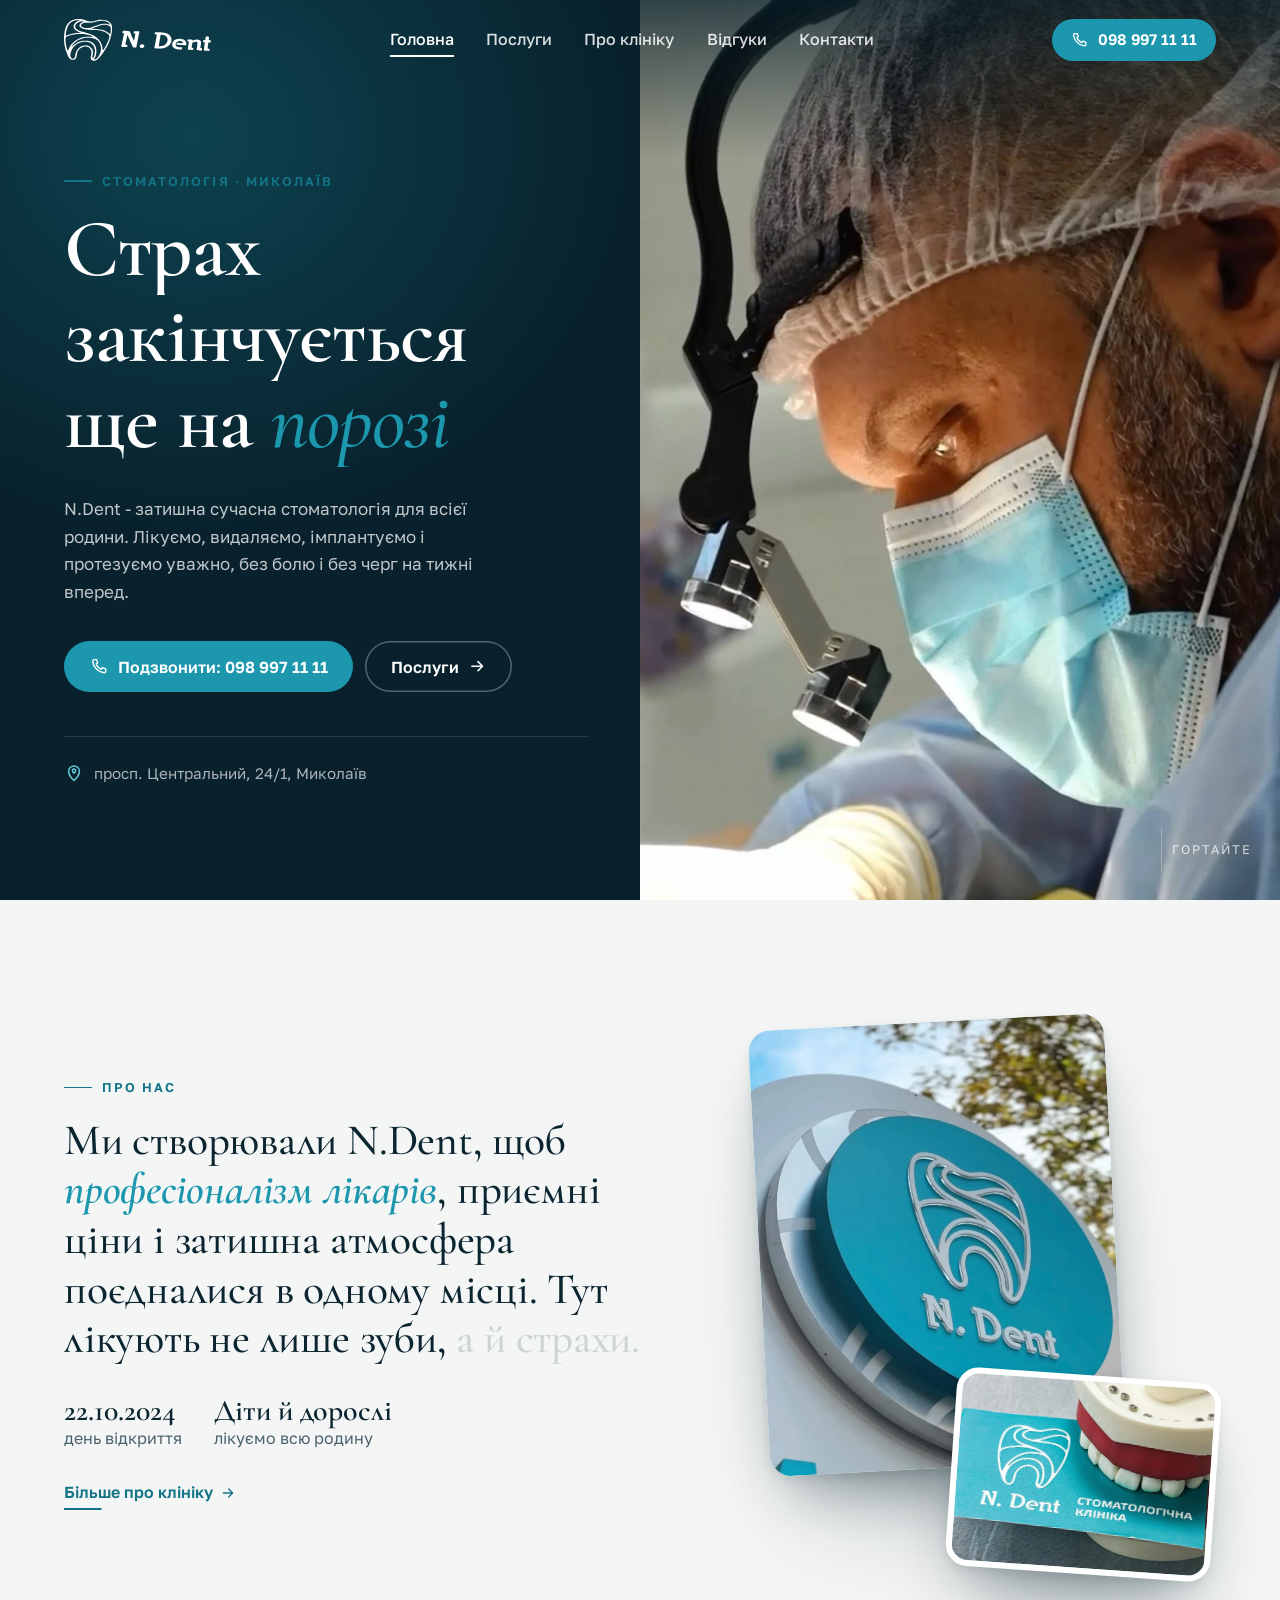
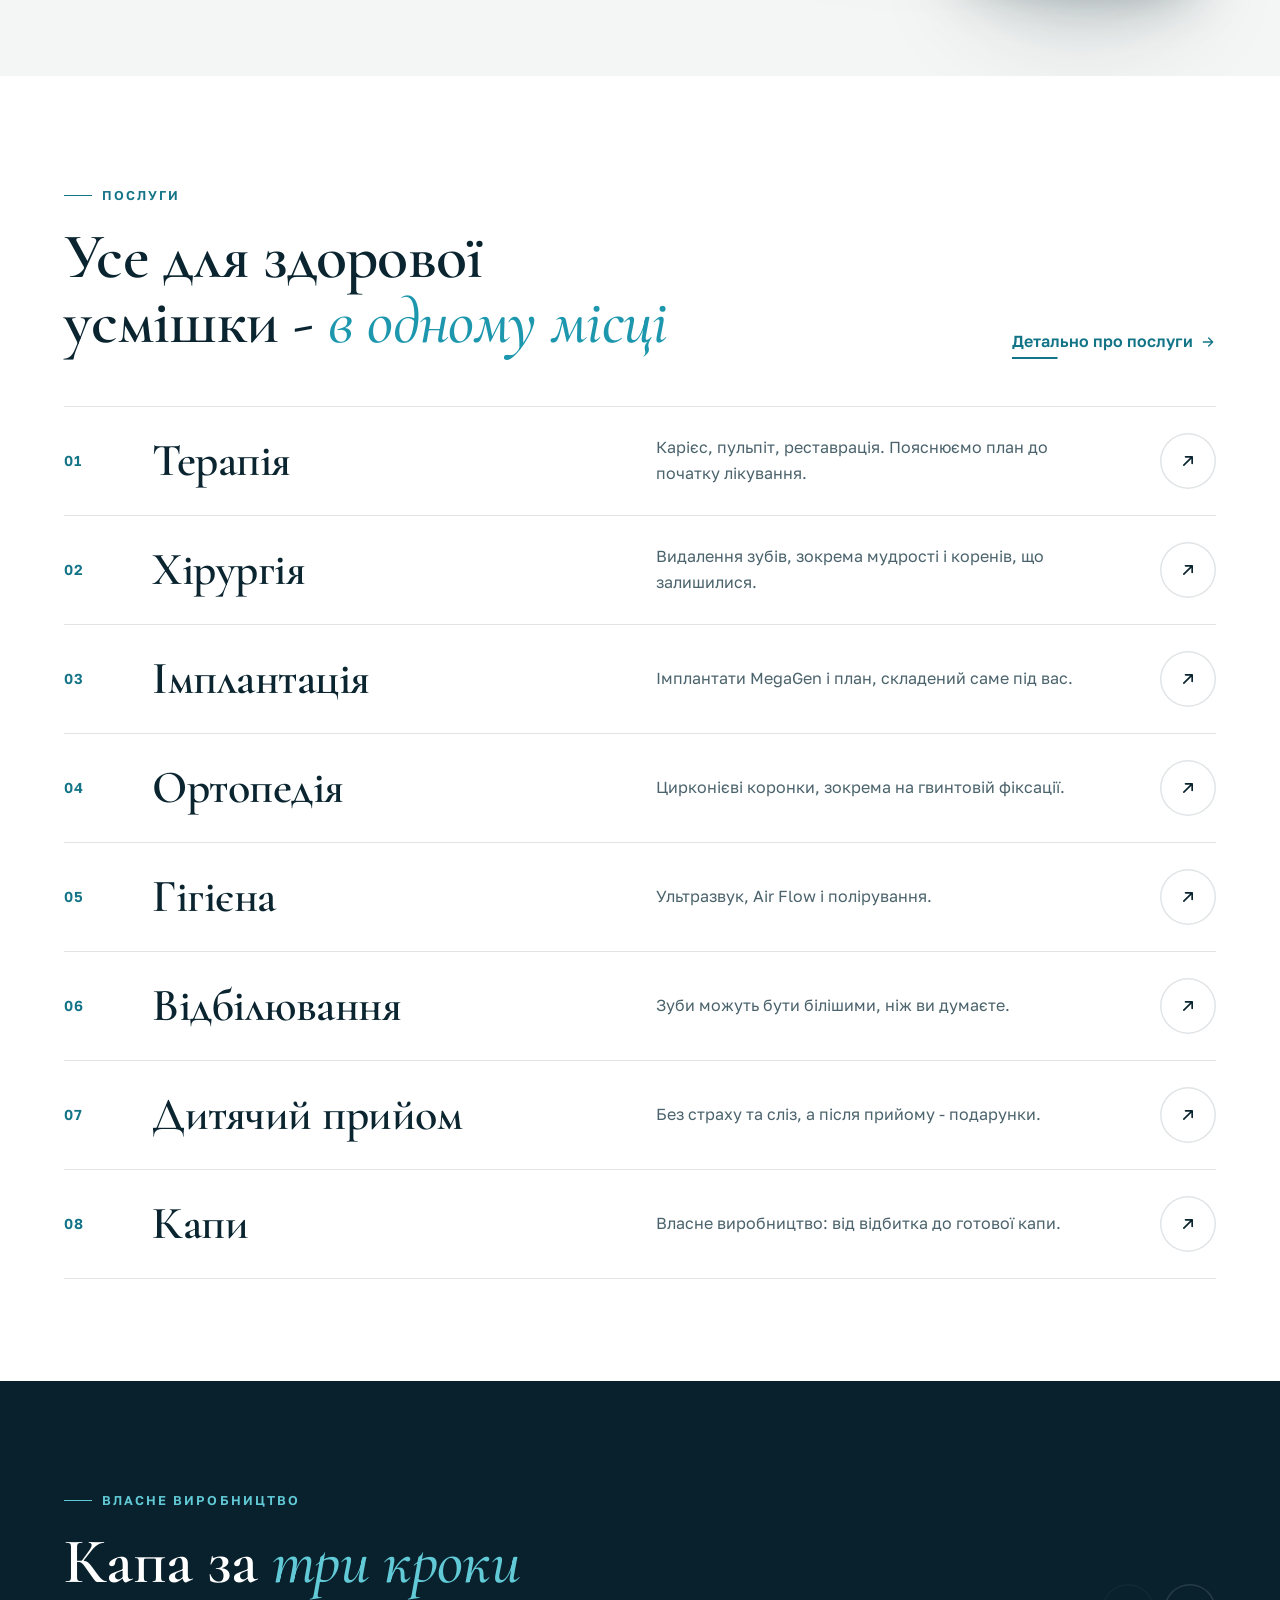
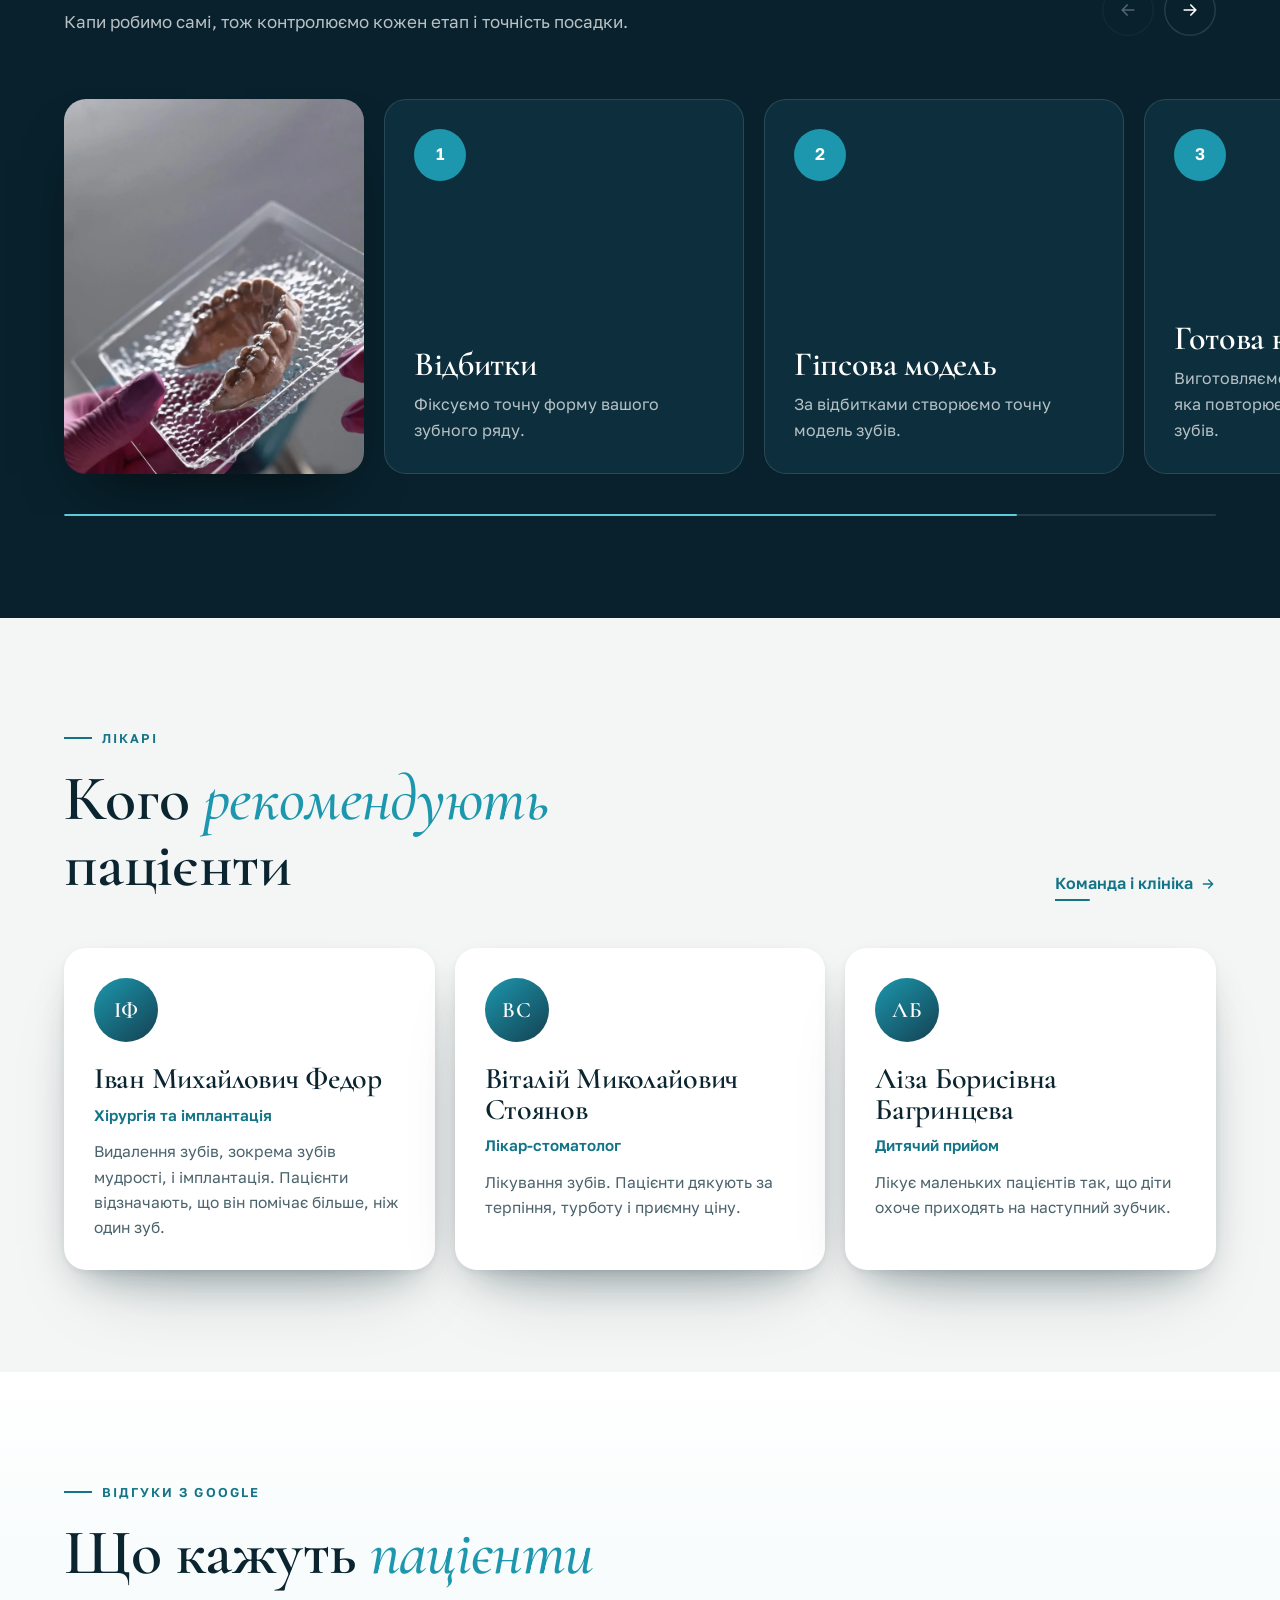
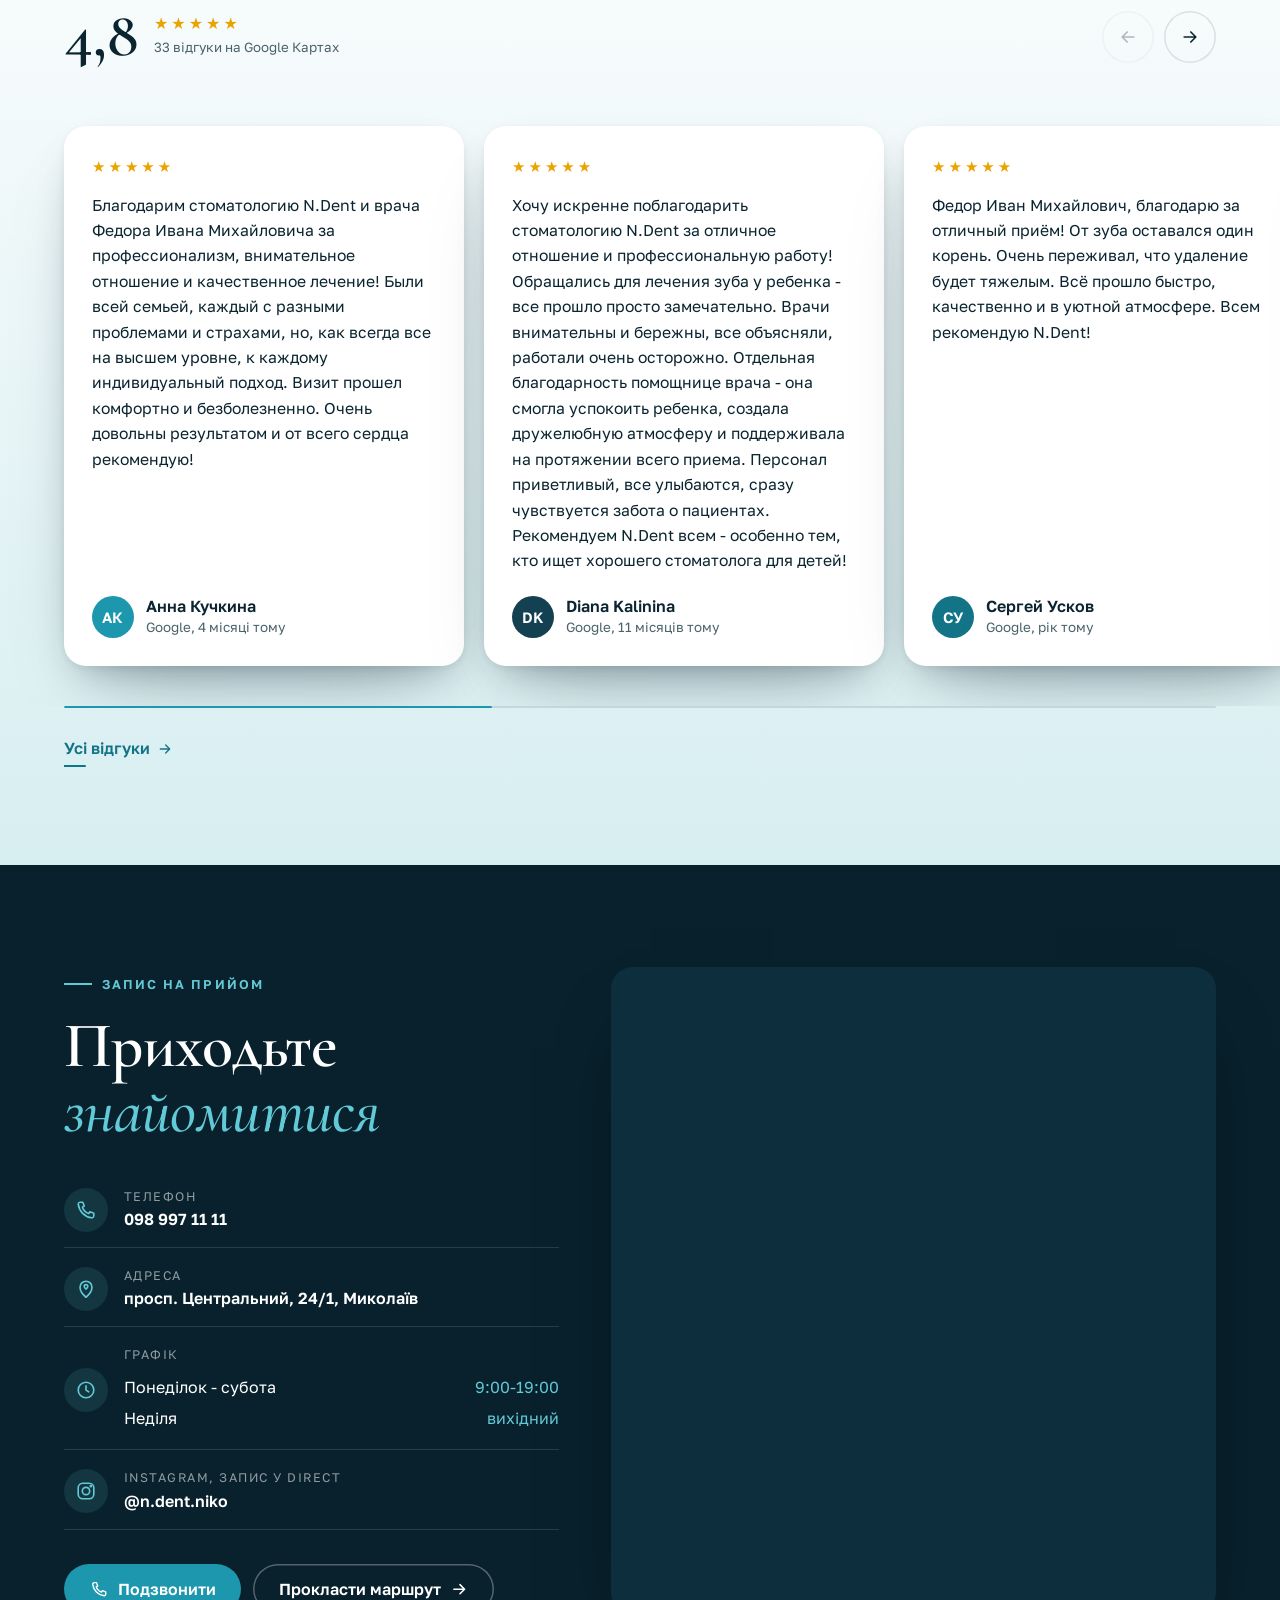
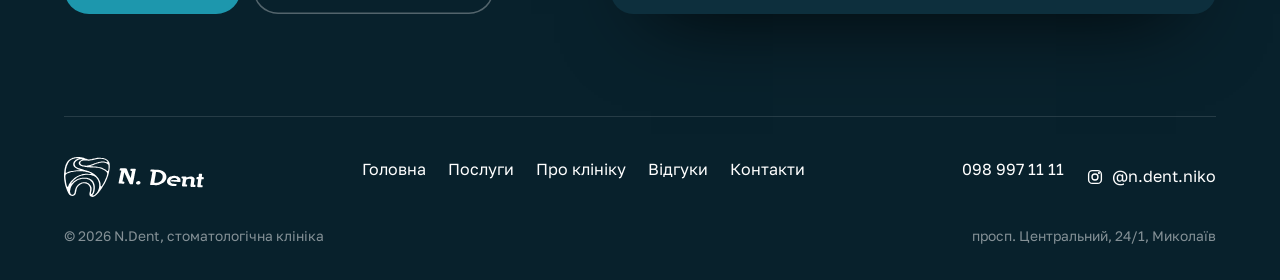
==== commit 7316eb9b: "Add files via upload" ====
--- a/index.html
+++ b/index.html
@@ -4,26 +4,26 @@
 <meta charset="utf-8">
 <meta name="viewport" content="width=device-width, initial-scale=1, viewport-fit=cover">
 <meta name="robots" content="noindex, nofollow">
-<title>N.Dent - стоматологія в Миколаєві, просп. Центральний</title>
-<meta name="description" content="Сучасна стоматологія N.Dent у центрі Миколаєва: лікування, хірургія, імплантація, ортопедія, гігієна, відбілювання і дитячий прийом. Рейтинг 4,8 на Google. Запис: 098 997 11 11.">
-<meta name="theme-color" content="#1d97ad">
+<title>N.Dent - стоматологія в Миколаєві</title>
+<meta name="description" content="Затишна сучасна стоматологія N.Dent на просп. Центральному в Миколаєві: терапія, хірургія, імплантація, ортопедія, гігієна, відбілювання і дитячий прийом. Запис: 098 997 11 11.">
+<meta name="theme-color" content="#08212c">
 <link rel="icon" href="img/favicon.svg" type="image/svg+xml">
 <link rel="apple-touch-icon" href="img/apple-touch-icon.png">
 <meta property="og:type" content="website">
 <meta property="og:locale" content="uk_UA">
 <meta property="og:site_name" content="N.Dent">
-<meta property="og:title" content="N.Dent - стоматологія в Миколаєві, просп. Центральний">
-<meta property="og:description" content="Сучасна стоматологія N.Dent у центрі Миколаєва: лікування, хірургія, імплантація, ортопедія, гігієна, відбілювання і дитячий прийом. Рейтинг 4,8 на Google. Запис: 098 997 11 11.">
+<meta property="og:title" content="N.Dent - стоматологія в Миколаєві">
+<meta property="og:description" content="Затишна сучасна стоматологія N.Dent на просп. Центральному в Миколаєві: терапія, хірургія, імплантація, ортопедія, гігієна, відбілювання і дитячий прийом. Запис: 098 997 11 11.">
 <meta property="og:url" content="https://konkos-design.github.io/n-dent-mykolaiv/">
 <meta property="og:image" content="https://konkos-design.github.io/n-dent-mykolaiv/img/og.jpg">
 <meta property="og:image:width" content="1200">
 <meta property="og:image:height" content="630">
 <meta property="og:image:alt" content="Стоматологія N.Dent у Миколаєві">
 <meta name="twitter:card" content="summary_large_image">
-<meta name="twitter:title" content="N.Dent - стоматологія в Миколаєві, просп. Центральний">
-<meta name="twitter:description" content="Сучасна стоматологія N.Dent у центрі Миколаєва: лікування, хірургія, імплантація, ортопедія, гігієна, відбілювання і дитячий прийом. Рейтинг 4,8 на Google. Запис: 098 997 11 11.">
+<meta name="twitter:title" content="N.Dent - стоматологія в Миколаєві">
+<meta name="twitter:description" content="Затишна сучасна стоматологія N.Dent на просп. Центральному в Миколаєві: терапія, хірургія, імплантація, ортопедія, гігієна, відбілювання і дитячий прийом. Запис: 098 997 11 11.">
 <meta name="twitter:image" content="https://konkos-design.github.io/n-dent-mykolaiv/img/og.jpg">
-<link rel="preload" href="fonts/bitter-cyrillic-700-normal.woff2" as="font" type="font/woff2" crossorigin>
+<link rel="preload" href="fonts/cormorant-garamond-cyrillic-600-normal.woff2" as="font" type="font/woff2" crossorigin>
 <link rel="preload" href="fonts/golos-text-cyrillic-400-normal.woff2" as="font" type="font/woff2" crossorigin>
 <link rel="stylesheet" href="css/style.css">
 </head>
@@ -54,190 +54,111 @@
 <a class="skip" href="#main">Перейти до змісту</a>
 <header class="header">
   <div class="wrap header__in">
-    <a class="brand" href="index.html" aria-label="N.Dent - на головну"><img src="img/logo.svg" alt="N.Dent" width="140" height="40"></a>
+    <a class="brand" href="index.html" aria-label="N.Dent - на головну"><img class="b-light" src="img/logo-white.svg" alt="N.Dent" width="147" height="42"><img class="b-dark" src="img/logo.svg" alt="" width="147" height="42"></a>
     <nav class="nav" aria-label="Головне меню"><a href="index.html" aria-current="page">Головна</a><a href="poslugy.html">Послуги</a><a href="pro-nas.html">Про клініку</a><a href="vidguky.html">Відгуки</a><a href="kontakty.html">Контакти</a></nav>
-    <div class="header__call">
-      <a class="btn" href="tel:+380989971111"><svg aria-hidden="true"><use href="#i-phone"/></svg><span>098 997 11 11</span></a>
-      <button class="burger" type="button" aria-label="Меню" aria-expanded="false" aria-controls="mnav"><span></span><span></span><span></span></button>
-    </div>
+    <div class="hcall"><a class="btn" href="tel:+380989971111"><svg aria-hidden="true"><use href="#i-phone"/></svg><span>098 997 11 11</span></a><button class="burger" type="button" aria-label="Меню" aria-expanded="false" aria-controls="mnav"><span></span><span></span><span></span></button></div>
   </div>
 </header>
-<nav class="mnav" id="mnav" aria-label="Мобільне меню"><a href="index.html">Головна</a><a href="poslugy.html">Послуги</a><a href="pro-nas.html">Про клініку</a><a href="vidguky.html">Відгуки</a><a href="kontakty.html">Контакти</a>
-  <a class="btn btn--light" href="tel:+380989971111"><svg aria-hidden="true"><use href="#i-phone"/></svg><span>Подзвонити: 098 997 11 11</span></a>
-  <small>просп. Центральний, 24/1, Миколаїв</small>
-</nav>
+<nav class="mnav" id="mnav" aria-label="Мобільне меню"><a class="l" href="index.html">Головна</a><a class="l" href="poslugy.html">Послуги</a><a class="l" href="pro-nas.html">Про клініку</a><a class="l" href="vidguky.html">Відгуки</a><a class="l" href="kontakty.html">Контакти</a><a class="btn" href="tel:+380989971111"><svg aria-hidden="true"><use href="#i-phone"/></svg><span>Подзвонити: 098 997 11 11</span></a></nav>
 
 <main id="main">
 <section class="hero">
-  <div class="wrap hero__grid">
+  <div class="hero__text">
+    <span class="kicker">Стоматологія · Миколаїв</span>
+    <h1><span class="ln"><span>Страх</span></span><span class="ln"><span>закінчується</span></span><span class="ln"><span>ще на <em>порозі</em></span></span></h1>
+    <p class="hero__p">N.Dent - затишна сучасна стоматологія для всієї родини. Лікуємо, видаляємо, імплантуємо і протезуємо уважно, без болю і без черг на тижні вперед.</p>
+    <div class="hero__cta"><a class="btn" href="tel:+380989971111"><svg aria-hidden="true"><use href="#i-phone"/></svg><span>Подзвонити: 098 997 11 11</span></a><a class="btn btn--line" href="#poslugy"><span>Послуги</span><svg class="ar" aria-hidden="true"><use href="#i-arrow"/></svg></a></div>
+    <div class="hero__addr"><svg aria-hidden="true"><use href="#i-pin"/></svg><span>просп. Центральний, 24/1, Миколаїв</span></div>
+  </div>
+  <div class="hero__media">
+    <svg class="hero__svg" viewBox="0 0 1000 1250" preserveAspectRatio="xMidYMid slice" role="img" aria-label="Лікар N.Dent під час лікування">
+      <defs><clipPath id="toothClip"><path id="toothShape" data-base="translate(110 285) scale(0.639) translate(-74 -48)" data-cx="500" data-cy="446" transform="translate(500 446) scale(7) translate(-500 -446) translate(110 285) scale(0.639) translate(-74 -48)" d="M818 1108C798 1105 776 1092 765 1076C761 1071 758 1065 758 1064C752 1051 752 1003 757 991C759 988 761 982 761 977C762 972 764 966 765 964C770 946 774 889 770 874C768 860 760 839 753 827C726 776 670 745 608 747C580 748 572 750 544 761C525 769 512 776 491 790C483 795 462 815 453 826C444 837 430 859 425 868C423 872 421 878 419 880C417 885 413 899 410 912C409 915 408 920 408 924C407 927 406 934 405 938C403 943 402 951 401 956C399 969 396 984 395 987C395 988 394 991 394 993C394 996 393 1000 392 1002C391 1004 390 1009 389 1013C388 1017 387 1022 385 1024C383 1027 382 1031 381 1033C381 1035 380 1038 379 1040C377 1041 375 1044 374 1046C373 1048 368 1054 362 1059C349 1072 335 1078 308 1083C302 1084 281 1082 275 1080C273 1080 270 1079 269 1079C268 1079 261 1076 255 1073C228 1061 205 1037 191 1010C189 1006 186 1000 183 996C180 993 178 988 178 987C176 983 170 970 168 967C166 964 161 952 161 950C161 949 159 945 157 940C155 936 153 931 153 930C153 929 152 926 150 923C148 919 147 916 147 915C147 914 141 899 139 895C138 894 136 890 136 886C135 883 133 877 131 873C129 869 128 866 128 865C128 864 126 860 125 855C119 840 110 813 108 802C108 798 106 790 104 783C102 777 100 770 100 768C100 766 99 763 98 761C97 757 93 737 93 731C93 729 92 726 92 725C91 723 89 716 88 709C88 702 86 694 86 690C83 672 82 665 81 664C81 663 80 656 80 649C79 642 79 631 78 624C77 618 77 609 76 604C76 599 76 588 75 579C74 560 74 543 75 498C76 482 78 459 80 444C81 435 83 424 83 418C84 411 85 402 85 398C86 393 87 385 88 381C91 361 92 353 95 346C96 341 98 331 100 322C102 314 105 303 106 298C108 292 111 283 112 277C114 271 116 264 118 260C120 257 121 252 122 250C123 245 125 240 139 212C144 200 156 182 163 174C165 172 167 169 168 168C171 163 190 141 198 134C201 131 213 122 219 118C222 115 226 112 228 110C230 108 233 107 234 107C234 107 236 106 238 105C239 103 244 101 247 99C251 96 254 94 255 94C255 93 269 86 274 85C277 84 280 83 281 82C287 78 300 72 310 70C315 68 324 66 330 65C335 63 343 61 347 60C351 59 361 57 370 56C379 55 388 54 390 53C416 48 495 48 517 54C523 55 530 56 535 56C539 56 545 57 548 58C551 58 556 59 559 60C562 61 566 62 569 63C571 64 575 65 577 66C580 66 583 67 586 68C588 69 592 70 594 71C601 72 610 76 617 78C620 80 627 82 632 84C637 86 646 90 652 92C659 94 666 96 670 97C673 98 678 100 682 101C688 104 709 109 724 112C738 114 772 114 781 111C785 110 791 109 795 108C798 108 805 107 810 106C815 106 822 104 826 103C838 101 869 93 873 91C875 90 881 88 885 88C890 87 903 84 914 81C957 72 966 71 1001 70C1030 69 1041 69 1070 72C1076 73 1086 73 1094 74C1110 75 1129 79 1138 82C1143 84 1153 87 1161 90C1169 93 1176 95 1177 95C1180 95 1206 109 1212 113C1214 115 1220 119 1224 122C1242 135 1269 164 1276 179C1284 193 1291 216 1291 223C1291 225 1292 230 1293 234C1293 238 1294 243 1293 246C1293 248 1293 254 1294 259C1295 267 1295 283 1295 314C1294 333 1291 362 1289 369C1289 371 1288 377 1287 384C1287 391 1286 397 1285 400C1284 403 1283 408 1283 410C1283 412 1282 421 1280 429C1278 437 1276 446 1276 450C1275 454 1274 459 1273 462C1272 465 1271 470 1271 472C1270 475 1269 479 1269 482C1268 484 1266 489 1265 493C1264 497 1262 503 1261 506C1260 510 1258 516 1258 520C1256 531 1248 555 1240 576C1237 585 1231 599 1229 608C1226 616 1222 625 1221 627C1219 629 1217 636 1215 641C1213 646 1210 653 1209 656C1207 659 1206 662 1206 663C1206 666 1199 679 1196 685C1194 688 1192 693 1191 695C1190 697 1188 703 1185 707C1183 711 1181 715 1181 715C1181 716 1170 738 1162 750C1160 755 1157 761 1155 764C1153 768 1149 775 1145 781C1141 787 1137 794 1136 796C1135 800 1121 822 1100 853C1097 858 1091 866 1089 870C1087 874 1081 881 1078 887C1074 893 1068 902 1064 907C1060 912 1056 919 1054 921C1052 924 1049 927 1048 930C1046 932 1042 937 1040 941C1027 956 1023 960 1021 964C995 1004 931 1067 900 1085C865 1105 842 1112 818 1108Z"/></clipPath>
+      <radialGradient id="glow" cx="50%" cy="45%" r="60%"><stop offset="0" stop-color="#1d97ad" stop-opacity=".35"/><stop offset="1" stop-color="#08212c" stop-opacity="0"/></radialGradient></defs>
+      <rect width="1000" height="1250" fill="url(#glow)"/>
+      <g clip-path="url(#toothClip)"><image href="img/hero.webp" x="0" y="0" width="1000" height="1250" preserveAspectRatio="xMidYMid slice"/></g>
+      <path id="toothLines" class="lines" style="opacity:0" fill-rule="evenodd" transform="translate(500 446) scale(7) translate(-500 -446) translate(110 285) scale(0.639) translate(-74 -48)" d="M818 1108C798 1105 776 1092 765 1076C761 1071 758 1065 758 1064C752 1051 752 1003 757 991C759 988 761 982 761 977C762 972 764 966 765 964C770 946 774 889 770 874C768 860 760 839 753 827C726 776 670 745 608 747C580 748 572 750 544 761C525 769 512 776 491 790C483 795 462 815 453 826C444 837 430 859 425 868C423 872 421 878 419 880C417 885 413 899 410 912C409 915 408 920 408 924C407 927 406 934 405 938C403 943 402 951 401 956C399 969 396 984 395 987C395 988 394 991 394 993C394 996 393 1000 392 1002C391 1004 390 1009 389 1013C388 1017 387 1022 385 1024C383 1027 382 1031 381 1033C381 1035 380 1038 379 1040C377 1041 375 1044 374 1046C373 1048 368 1054 362 1059C349 1072 335 1078 308 1083C302 1084 281 1082 275 1080C273 1080 270 1079 269 1079C268 1079 261 1076 255 1073C228 1061 205 1037 191 1010C189 1006 186 1000 183 996C180 993 178 988 178 987C176 983 170 970 168 967C166 964 161 952 161 950C161 949 159 945 157 940C155 936 153 931 153 930C153 929 152 926 150 923C148 919 147 916 147 915C147 914 141 899 139 895C138 894 136 890 136 886C135 883 133 877 131 873C129 869 128 866 128 865C128 864 126 860 125 855C119 840 110 813 108 802C108 798 106 790 104 783C102 777 100 770 100 768C100 766 99 763 98 761C97 757 93 737 93 731C93 729 92 726 92 725C91 723 89 716 88 709C88 702 86 694 86 690C83 672 82 665 81 664C81 663 80 656 80 649C79 642 79 631 78 624C77 618 77 609 76 604C76 599 76 588 75 579C74 560 74 543 75 498C76 482 78 459 80 444C81 435 83 424 83 418C84 411 85 402 85 398C86 393 87 385 88 381C91 361 92 353 95 346C96 341 98 331 100 322C102 314 105 303 106 298C108 292 111 283 112 277C114 271 116 264 118 260C120 257 121 252 122 250C123 245 125 240 139 212C144 200 156 182 163 174C165 172 167 169 168 168C171 163 190 141 198 134C201 131 213 122 219 118C222 115 226 112 228 110C230 108 233 107 234 107C234 107 236 106 238 105C239 103 244 101 247 99C251 96 254 94 255 94C255 93 269 86 274 85C277 84 280 83 281 82C287 78 300 72 310 70C315 68 324 66 330 65C335 63 343 61 347 60C351 59 361 57 370 56C379 55 388 54 390 53C416 48 495 48 517 54C523 55 530 56 535 56C539 56 545 57 548 58C551 58 556 59 559 60C562 61 566 62 569 63C571 64 575 65 577 66C580 66 583 67 586 68C588 69 592 70 594 71C601 72 610 76 617 78C620 80 627 82 632 84C637 86 646 90 652 92C659 94 666 96 670 97C673 98 678 100 682 101C688 104 709 109 724 112C738 114 772 114 781 111C785 110 791 109 795 108C798 108 805 107 810 106C815 106 822 104 826 103C838 101 869 93 873 91C875 90 881 88 885 88C890 87 903 84 914 81C957 72 966 71 1001 70C1030 69 1041 69 1070 72C1076 73 1086 73 1094 74C1110 75 1129 79 1138 82C1143 84 1153 87 1161 90C1169 93 1176 95 1177 95C1180 95 1206 109 1212 113C1214 115 1220 119 1224 122C1242 135 1269 164 1276 179C1284 193 1291 216 1291 223C1291 225 1292 230 1293 234C1293 238 1294 243 1293 246C1293 248 1293 254 1294 259C1295 267 1295 283 1295 314C1294 333 1291 362 1289 369C1289 371 1288 377 1287 384C1287 391 1286 397 1285 400C1284 403 1283 408 1283 410C1283 412 1282 421 1280 429C1278 437 1276 446 1276 450C1275 454 1274 459 1273 462C1272 465 1271 470 1271 472C1270 475 1269 479 1269 482C1268 484 1266 489 1265 493C1264 497 1262 503 1261 506C1260 510 1258 516 1258 520C1256 531 1248 555 1240 576C1237 585 1231 599 1229 608C1226 616 1222 625 1221 627C1219 629 1217 636 1215 641C1213 646 1210 653 1209 656C1207 659 1206 662 1206 663C1206 666 1199 679 1196 685C1194 688 1192 693 1191 695C1190 697 1188 703 1185 707C1183 711 1181 715 1181 715C1181 716 1170 738 1162 750C1160 755 1157 761 1155 764C1153 768 1149 775 1145 781C1141 787 1137 794 1136 796C1135 800 1121 822 1100 853C1097 858 1091 866 1089 870C1087 874 1081 881 1078 887C1074 893 1068 902 1064 907C1060 912 1056 919 1054 921C1052 924 1049 927 1048 930C1046 932 1042 937 1040 941C1027 956 1023 960 1021 964C995 1004 931 1067 900 1085C865 1105 842 1112 818 1108ZM871 1068C875 1066 882 1061 887 1057C892 1054 898 1050 900 1049C906 1045 922 1030 930 1021C934 1016 940 1010 942 1007C945 1004 948 999 950 997C951 995 954 991 955 988C957 986 960 983 961 981C962 979 965 974 967 971C969 967 973 960 974 956C976 951 979 946 980 943C984 939 986 933 988 928C988 927 990 922 992 917C997 908 1000 897 1003 886C1004 881 1006 875 1007 872C1009 865 1012 849 1013 834C1014 813 1013 761 1011 757C1010 757 1009 754 1009 750C1006 733 999 710 992 696C990 690 987 683 986 679C982 668 979 661 972 651C969 646 965 638 962 633C960 629 953 620 947 613C942 607 936 601 935 599C933 597 918 585 903 574C892 566 876 557 858 550C848 546 843 545 826 540C820 538 812 536 810 536C808 535 801 533 796 533C791 532 783 530 778 530C732 521 675 520 624 526C593 530 590 530 582 532C570 535 556 539 553 540C552 540 547 542 542 542C527 545 493 558 471 570C463 574 452 579 447 582C420 596 398 611 375 630C368 636 359 643 356 646C338 660 304 695 292 712C289 716 284 723 281 728C271 741 267 748 268 750C269 754 273 754 276 752C277 751 281 749 283 747C290 742 319 714 323 708C324 707 328 703 332 700C337 697 343 692 347 689C354 683 389 660 401 653C405 651 410 648 412 647C415 644 424 640 442 633C450 629 459 626 474 621C479 620 485 618 488 617C491 615 499 613 506 612C512 611 520 609 524 609C553 602 558 601 580 599C608 597 660 599 680 602C701 607 721 612 738 617C743 619 748 620 749 620C751 620 753 621 754 622C756 623 759 624 761 625C766 627 780 635 782 637C784 638 788 641 793 643C798 646 804 650 807 652C809 654 816 659 821 664C826 668 832 674 834 676C837 679 841 684 843 686C846 689 849 694 850 696C852 699 855 704 856 706C862 713 872 733 874 740C876 746 880 759 883 766C884 769 885 774 886 776C886 779 887 784 888 786C889 789 890 795 891 799C891 803 893 809 894 811C894 813 895 820 895 825C896 830 896 842 897 850C897 870 896 906 893 918C892 923 891 929 891 932C889 950 884 969 881 976C879 979 878 984 877 987C877 990 876 995 875 998C865 1018 863 1022 850 1040C847 1043 844 1049 842 1052C841 1055 838 1059 837 1061C832 1069 837 1072 855 1072C863 1072 864 1071 871 1068ZM317 1050C327 1046 342 1032 345 1022C346 1019 348 1014 350 1010C355 1000 357 994 358 985C361 957 368 920 373 911C374 909 375 906 375 904C375 902 376 899 378 896C379 893 381 888 382 885C386 874 388 869 390 866C391 864 392 862 392 862C392 861 395 856 398 851C401 846 404 840 405 839C405 838 410 831 418 819C420 816 426 810 431 804C437 797 444 790 447 787C449 784 453 781 455 780C458 779 462 776 464 773C470 768 483 758 484 758C484 758 488 756 492 754C496 751 502 748 504 747C507 746 515 743 522 740C530 736 537 733 539 733C542 732 547 730 552 728C557 726 564 725 570 724C575 723 584 722 588 721C598 719 628 719 644 721C648 722 654 722 658 722C664 722 676 725 680 727C681 728 686 729 692 731C701 733 712 738 714 740C714 741 719 744 724 747C730 750 735 754 737 757C739 760 742 762 743 762C744 762 751 768 757 773C758 774 762 779 765 784C769 788 774 794 778 798C789 809 807 847 810 868C811 878 811 915 810 920C809 922 809 925 809 927C810 930 809 936 806 946C801 964 801 967 798 980C795 998 795 1005 796 1019C796 1034 797 1034 804 1036C809 1036 813 1034 820 1027C827 1019 829 1016 832 1008C834 1005 836 1000 837 998C838 995 840 991 840 988C840 985 842 980 843 977C845 973 847 965 848 959C848 953 850 946 851 942C852 939 853 934 853 931C853 929 854 923 854 918C856 908 858 887 858 878C858 874 858 870 859 868C861 862 859 832 856 818C854 811 853 803 853 800C852 797 851 791 849 787C848 782 846 776 846 773C846 770 844 766 841 761C839 758 836 751 834 748C832 740 830 736 820 722C808 703 796 690 780 679C776 675 770 671 766 668C761 664 737 651 731 649C728 649 713 643 706 640C691 634 658 628 624 626C611 626 558 628 552 629C550 629 543 631 537 632C509 637 461 653 444 662C439 665 430 670 416 677C405 683 381 699 376 704C373 706 369 710 365 712C356 719 332 742 325 751C307 771 289 795 284 807C282 810 279 817 276 822C267 837 263 846 260 853C259 856 257 862 255 864C253 867 252 871 252 874C251 876 250 880 249 883C248 890 244 907 242 917C241 921 240 928 239 932C239 935 238 941 237 945C235 953 236 981 238 985C239 986 240 990 240 992C241 995 242 999 243 1001C244 1004 245 1008 246 1010C251 1023 257 1034 263 1040C272 1047 277 1051 281 1052C289 1054 311 1052 317 1050ZM176 841C180 838 188 823 191 812C191 808 194 802 195 799C203 783 204 780 207 776C209 774 211 770 211 768C212 764 217 756 223 749C225 747 227 742 229 739C231 735 234 729 237 726C242 720 244 718 250 708C255 700 283 669 290 665C292 663 299 656 306 650C313 643 322 634 327 631C352 609 358 605 363 602C366 600 369 599 369 598C370 596 386 585 391 582C394 580 399 577 402 575C408 570 421 563 435 556C440 554 451 548 460 544C469 539 478 535 479 535C480 534 484 533 486 531C499 526 519 519 529 517C535 515 543 513 546 512C572 505 585 502 600 501C606 500 615 499 619 498C635 495 681 495 725 497C735 498 748 498 752 498C757 499 765 499 768 500C783 502 801 504 803 503C808 502 806 498 800 494C797 493 792 490 789 487C780 481 757 469 739 462C714 453 708 451 670 444C660 443 650 441 648 440C646 440 640 439 636 438C631 437 624 436 620 436C617 435 612 435 609 435C607 435 599 434 593 433C588 433 571 431 558 430C544 430 526 429 518 428C503 427 421 428 406 430C402 430 392 431 385 432C369 433 343 436 331 439C319 441 298 445 297 446C296 446 288 447 278 449C268 451 258 452 256 453C255 453 246 456 237 459C228 462 218 465 216 466C213 466 205 469 198 472C191 475 182 478 178 480C151 489 125 510 118 528C113 541 110 565 112 578C114 593 115 613 115 614C114 615 118 642 121 660C124 673 126 692 126 697C126 702 127 710 130 720C130 723 131 728 131 730C131 733 132 738 133 741C133 745 135 753 136 759C143 794 157 833 165 840C169 844 171 844 176 841ZM1075 829C1078 827 1092 809 1092 808C1092 807 1099 796 1100 796C1100 795 1101 794 1101 792C1102 791 1104 786 1107 782C1114 772 1118 765 1131 740C1137 728 1145 713 1148 706C1156 691 1157 689 1162 679C1178 644 1181 637 1181 636C1181 635 1186 622 1190 616C1191 613 1194 604 1197 597C1200 590 1204 579 1207 572C1220 541 1229 504 1227 489C1222 456 1209 438 1173 414C1169 412 1163 408 1160 405C1142 393 1100 372 1080 365C1075 363 1066 359 1061 357C1049 353 1034 349 1026 347C1023 346 1016 345 1010 343C993 339 984 337 966 335C925 329 897 327 832 326C758 325 721 323 708 321C705 320 696 319 689 318C682 318 670 317 662 315C655 314 644 312 639 312C634 311 626 309 622 309C572 297 567 296 541 286C512 275 488 260 479 245C477 243 475 239 473 236C464 223 463 204 469 191C474 180 478 175 492 161C506 146 509 143 522 138C526 136 535 132 542 129C563 119 562 120 562 117C562 105 516 104 478 115C472 117 465 119 461 121C446 128 425 138 421 142C418 144 414 147 411 150C403 156 382 178 379 183C376 188 373 192 367 200C363 207 360 216 359 230C357 253 360 266 372 282C373 284 376 288 379 291C388 304 418 326 435 333C438 334 444 336 449 338C468 347 474 349 480 350C486 352 501 357 516 362C535 369 554 374 566 376C569 377 575 378 579 380C583 382 592 384 598 386C604 388 612 390 614 391C617 391 623 393 628 394C637 396 652 400 664 405C668 406 676 408 680 409C690 411 700 414 710 419C714 420 720 423 724 423C732 425 744 430 764 438C772 441 781 445 784 446C791 449 806 456 809 458C810 459 813 461 816 462C819 463 826 467 832 471C839 474 849 481 856 485C880 499 894 510 917 531C940 552 962 575 971 587C973 590 976 594 979 598C981 601 984 605 985 608C986 610 988 613 990 615C991 616 994 620 996 623C998 626 1001 632 1004 637C1012 650 1032 691 1032 694C1032 695 1033 698 1034 700C1035 702 1037 709 1039 714C1040 719 1041 724 1042 724C1043 725 1043 729 1044 733C1044 736 1045 742 1046 744C1048 748 1048 754 1049 763C1051 800 1052 808 1054 813C1054 816 1055 820 1055 821C1055 825 1060 831 1064 832C1068 833 1071 832 1075 829ZM139 467C143 466 151 462 158 459C180 448 247 427 274 422C332 411 364 407 396 405C410 404 423 403 426 402C431 401 469 399 484 399C495 398 496 398 496 395C496 392 494 389 490 388C489 388 486 387 484 386C469 381 449 373 442 371C438 370 427 365 418 361C410 356 400 351 398 350C388 346 361 326 350 316C344 310 333 293 327 282C321 269 319 261 319 244C318 219 321 208 331 189C337 175 341 170 354 157C359 151 364 146 364 145C364 145 366 142 368 140C370 137 372 134 372 134C372 133 382 125 388 122C391 120 396 117 398 116C401 114 408 110 415 108C421 105 428 102 430 101C431 101 439 98 447 96C469 89 470 85 449 81C434 78 398 78 382 82C378 82 369 84 362 85C345 88 328 93 311 100C304 104 294 108 289 110C268 119 249 132 229 151C217 163 205 177 203 181C202 182 198 188 195 193C187 205 184 211 180 222C178 226 175 232 174 234C172 236 170 241 169 246C167 250 164 257 162 262C160 267 156 276 154 282C152 288 149 295 148 296C147 298 144 308 142 318C135 344 135 347 131 360C130 367 128 376 127 381C126 385 125 391 125 394C125 396 125 401 124 405C122 419 121 429 121 444C121 461 122 464 128 467C132 469 131 469 139 467ZM1244 419C1251 416 1253 412 1256 396C1257 390 1259 383 1260 380C1262 373 1263 346 1262 308C1262 264 1261 259 1250 247C1231 224 1198 206 1163 198C1137 193 1096 191 1076 194C1059 197 1040 200 1033 202C1029 203 1022 205 1017 206C1004 209 995 212 982 216C975 218 968 220 966 221C951 225 940 228 937 230C935 231 927 234 920 237C912 240 903 243 899 244C895 246 888 249 884 250C879 252 870 256 865 258C853 264 831 271 821 274C817 275 811 277 809 279C806 280 800 282 795 283C790 284 786 286 785 287C783 288 784 291 787 292C791 293 814 297 825 297C830 298 840 299 848 300C855 300 872 302 887 303C928 305 948 307 964 310C968 311 975 312 981 313C992 314 1003 316 1032 322C1041 323 1051 325 1054 326C1057 326 1062 328 1065 329C1068 331 1075 333 1080 335C1085 336 1094 339 1100 342C1106 344 1116 348 1122 351C1136 356 1161 369 1171 377C1175 380 1180 384 1183 386C1188 389 1200 399 1217 414C1225 421 1235 423 1244 419ZM684 278C687 277 693 276 696 276C699 275 704 274 707 274C710 274 716 272 720 271C725 270 734 268 740 268C748 266 755 265 763 262C769 260 781 256 788 254C803 251 813 247 832 240C838 238 846 235 848 234C851 233 858 230 863 228C868 226 876 224 880 222C885 221 892 218 896 217C909 212 915 209 924 207C935 203 941 202 958 196C965 193 976 190 984 188C991 186 998 184 1000 184C1003 183 1010 181 1018 179C1025 178 1034 176 1038 175C1043 174 1050 173 1055 172C1060 171 1069 170 1075 170C1088 168 1113 168 1127 169C1150 172 1156 172 1166 175C1181 178 1190 180 1195 183C1209 189 1231 192 1235 188C1238 185 1237 176 1231 166C1224 155 1193 131 1176 123C1129 103 1062 92 1012 95C984 97 948 102 922 107C904 111 876 119 872 121C870 122 865 124 860 125C855 126 850 128 849 128C848 129 838 131 828 133C817 134 805 137 802 137C775 143 748 146 730 145C658 141 623 140 613 141C608 141 599 142 593 143C558 147 523 167 512 188C508 196 508 197 508 208C507 224 511 229 528 242C532 245 537 249 539 251C544 255 566 266 575 269C578 270 588 272 597 274C605 275 615 276 618 277C630 279 673 280 684 278Z"/>
+    </svg>
+    <div class="hero__scroll" aria-hidden="true"><i></i>гортайте</div>
+  </div>
+</section>
+
+<section class="sec">
+  <div class="wrap mani">
     <div>
-      <span class="eyebrow">Стоматологічна клініка · Миколаїв</span>
-      <h1><span class="line"><span>Страх</span></span><span class="line"><span>закінчується ще</span></span><span class="line"><span>на <em>порозі</em></span></span></h1>
-      <p class="hero__text">N.Dent - затишна сучасна стоматологія для всієї родини на просп. Центральному. Лікуємо, видаляємо, імплантуємо, протезуємо і приймаємо діток - уважно, без болю і без черг на тижні вперед.</p>
-      <div class="hero__cta">
-        <a class="btn" href="tel:+380989971111"><svg aria-hidden="true"><use href="#i-phone"/></svg><span>Подзвонити: 098 997 11 11</span></a>
-        <a class="btn btn--ghost" href="poslugy.html"><span>Наші послуги</span><svg class="arrow" aria-hidden="true"><use href="#i-arrow"/></svg></a>
-      </div>
-      <div class="trust">
-        <span><b>4,8</b><span class="stars" aria-hidden="true">★★★★★</span> на Google</span>
-        <span><b>33</b>відгуки пацієнтів</span>
-        <span><b>Пн-Сб</b>9:00-19:00</span>
-      </div>
+      <span class="kicker">Про нас</span>
+      <p class="mani__text">Ми створювали N.Dent, щоб <b>професіоналізм лікарів</b>, приємні ціни і затишна атмосфера поєдналися в одному місці. Тут лікують не лише зуби, а й страхи.</p>
+      <div class="mani__meta rv"><div><strong>22.10.2024</strong>день відкриття</div><div><strong>Діти й дорослі</strong>лікуємо всю родину</div></div>
+      <a class="ulink rv" style="margin-top:28px" href="pro-nas.html">Більше про клініку <svg aria-hidden="true"><use href="#i-arrow"/></svg></a>
     </div>
-    <div class="hero__media">
-      <svg class="tooth" viewBox="74 48 1221 1064" role="img" aria-label="Лікар N.Dent під час лікування">
-        <defs>
-          <clipPath id="toothClip"><path d="M818 1108C798 1105 776 1092 765 1076C761 1071 758 1065 758 1064C752 1051 752 1003 757 991C759 988 761 982 761 977C762 972 764 966 765 964C770 946 774 889 770 874C768 860 760 839 753 827C726 776 670 745 608 747C580 748 572 750 544 761C525 769 512 776 491 790C483 795 462 815 453 826C444 837 430 859 425 868C423 872 421 878 419 880C417 885 413 899 410 912C409 915 408 920 408 924C407 927 406 934 405 938C403 943 402 951 401 956C399 969 396 984 395 987C395 988 394 991 394 993C394 996 393 1000 392 1002C391 1004 390 1009 389 1013C388 1017 387 1022 385 1024C383 1027 382 1031 381 1033C381 1035 380 1038 379 1040C377 1041 375 1044 374 1046C373 1048 368 1054 362 1059C349 1072 335 1078 308 1083C302 1084 281 1082 275 1080C273 1080 270 1079 269 1079C268 1079 261 1076 255 1073C228 1061 205 1037 191 1010C189 1006 186 1000 183 996C180 993 178 988 178 987C176 983 170 970 168 967C166 964 161 952 161 950C161 949 159 945 157 940C155 936 153 931 153 930C153 929 152 926 150 923C148 919 147 916 147 915C147 914 141 899 139 895C138 894 136 890 136 886C135 883 133 877 131 873C129 869 128 866 128 865C128 864 126 860 125 855C119 840 110 813 108 802C108 798 106 790 104 783C102 777 100 770 100 768C100 766 99 763 98 761C97 757 93 737 93 731C93 729 92 726 92 725C91 723 89 716 88 709C88 702 86 694 86 690C83 672 82 665 81 664C81 663 80 656 80 649C79 642 79 631 78 624C77 618 77 609 76 604C76 599 76 588 75 579C74 560 74 543 75 498C76 482 78 459 80 444C81 435 83 424 83 418C84 411 85 402 85 398C86 393 87 385 88 381C91 361 92 353 95 346C96 341 98 331 100 322C102 314 105 303 106 298C108 292 111 283 112 277C114 271 116 264 118 260C120 257 121 252 122 250C123 245 125 240 139 212C144 200 156 182 163 174C165 172 167 169 168 168C171 163 190 141 198 134C201 131 213 122 219 118C222 115 226 112 228 110C230 108 233 107 234 107C234 107 236 106 238 105C239 103 244 101 247 99C251 96 254 94 255 94C255 93 269 86 274 85C277 84 280 83 281 82C287 78 300 72 310 70C315 68 324 66 330 65C335 63 343 61 347 60C351 59 361 57 370 56C379 55 388 54 390 53C416 48 495 48 517 54C523 55 530 56 535 56C539 56 545 57 548 58C551 58 556 59 559 60C562 61 566 62 569 63C571 64 575 65 577 66C580 66 583 67 586 68C588 69 592 70 594 71C601 72 610 76 617 78C620 80 627 82 632 84C637 86 646 90 652 92C659 94 666 96 670 97C673 98 678 100 682 101C688 104 709 109 724 112C738 114 772 114 781 111C785 110 791 109 795 108C798 108 805 107 810 106C815 106 822 104 826 103C838 101 869 93 873 91C875 90 881 88 885 88C890 87 903 84 914 81C957 72 966 71 1001 70C1030 69 1041 69 1070 72C1076 73 1086 73 1094 74C1110 75 1129 79 1138 82C1143 84 1153 87 1161 90C1169 93 1176 95 1177 95C1180 95 1206 109 1212 113C1214 115 1220 119 1224 122C1242 135 1269 164 1276 179C1284 193 1291 216 1291 223C1291 225 1292 230 1293 234C1293 238 1294 243 1293 246C1293 248 1293 254 1294 259C1295 267 1295 283 1295 314C1294 333 1291 362 1289 369C1289 371 1288 377 1287 384C1287 391 1286 397 1285 400C1284 403 1283 408 1283 410C1283 412 1282 421 1280 429C1278 437 1276 446 1276 450C1275 454 1274 459 1273 462C1272 465 1271 470 1271 472C1270 475 1269 479 1269 482C1268 484 1266 489 1265 493C1264 497 1262 503 1261 506C1260 510 1258 516 1258 520C1256 531 1248 555 1240 576C1237 585 1231 599 1229 608C1226 616 1222 625 1221 627C1219 629 1217 636 1215 641C1213 646 1210 653 1209 656C1207 659 1206 662 1206 663C1206 666 1199 679 1196 685C1194 688 1192 693 1191 695C1190 697 1188 703 1185 707C1183 711 1181 715 1181 715C1181 716 1170 738 1162 750C1160 755 1157 761 1155 764C1153 768 1149 775 1145 781C1141 787 1137 794 1136 796C1135 800 1121 822 1100 853C1097 858 1091 866 1089 870C1087 874 1081 881 1078 887C1074 893 1068 902 1064 907C1060 912 1056 919 1054 921C1052 924 1049 927 1048 930C1046 932 1042 937 1040 941C1027 956 1023 960 1021 964C995 1004 931 1067 900 1085C865 1105 842 1112 818 1108Z"/></clipPath>
-          <clipPath id="lineReveal"><rect id="revealRect" x="74" y="48" width="1221" height="1064"/></clipPath>
-        </defs>
-        <g clip-path="url(#toothClip)">
-          <rect x="74" y="48" width="1221" height="1064" fill="#d9f0f3"/>
-          <image class="photo" href="img/hero-doctor.webp" x="34" y="-12" width="1301" height="1184" preserveAspectRatio="xMidYMid slice"/>
-          <rect x="74" y="48" width="1221" height="1064" fill="#0b2836" opacity=".12"/>
-        </g>
-        <path class="lines" clip-path="url(#lineReveal)" fill-rule="evenodd" d="M818 1108C798 1105 776 1092 765 1076C761 1071 758 1065 758 1064C752 1051 752 1003 757 991C759 988 761 982 761 977C762 972 764 966 765 964C770 946 774 889 770 874C768 860 760 839 753 827C726 776 670 745 608 747C580 748 572 750 544 761C525 769 512 776 491 790C483 795 462 815 453 826C444 837 430 859 425 868C423 872 421 878 419 880C417 885 413 899 410 912C409 915 408 920 408 924C407 927 406 934 405 938C403 943 402 951 401 956C399 969 396 984 395 987C395 988 394 991 394 993C394 996 393 1000 392 1002C391 1004 390 1009 389 1013C388 1017 387 1022 385 1024C383 1027 382 1031 381 1033C381 1035 380 1038 379 1040C377 1041 375 1044 374 1046C373 1048 368 1054 362 1059C349 1072 335 1078 308 1083C302 1084 281 1082 275 1080C273 1080 270 1079 269 1079C268 1079 261 1076 255 1073C228 1061 205 1037 191 1010C189 1006 186 1000 183 996C180 993 178 988 178 987C176 983 170 970 168 967C166 964 161 952 161 950C161 949 159 945 157 940C155 936 153 931 153 930C153 929 152 926 150 923C148 919 147 916 147 915C147 914 141 899 139 895C138 894 136 890 136 886C135 883 133 877 131 873C129 869 128 866 128 865C128 864 126 860 125 855C119 840 110 813 108 802C108 798 106 790 104 783C102 777 100 770 100 768C100 766 99 763 98 761C97 757 93 737 93 731C93 729 92 726 92 725C91 723 89 716 88 709C88 702 86 694 86 690C83 672 82 665 81 664C81 663 80 656 80 649C79 642 79 631 78 624C77 618 77 609 76 604C76 599 76 588 75 579C74 560 74 543 75 498C76 482 78 459 80 444C81 435 83 424 83 418C84 411 85 402 85 398C86 393 87 385 88 381C91 361 92 353 95 346C96 341 98 331 100 322C102 314 105 303 106 298C108 292 111 283 112 277C114 271 116 264 118 260C120 257 121 252 122 250C123 245 125 240 139 212C144 200 156 182 163 174C165 172 167 169 168 168C171 163 190 141 198 134C201 131 213 122 219 118C222 115 226 112 228 110C230 108 233 107 234 107C234 107 236 106 238 105C239 103 244 101 247 99C251 96 254 94 255 94C255 93 269 86 274 85C277 84 280 83 281 82C287 78 300 72 310 70C315 68 324 66 330 65C335 63 343 61 347 60C351 59 361 57 370 56C379 55 388 54 390 53C416 48 495 48 517 54C523 55 530 56 535 56C539 56 545 57 548 58C551 58 556 59 559 60C562 61 566 62 569 63C571 64 575 65 577 66C580 66 583 67 586 68C588 69 592 70 594 71C601 72 610 76 617 78C620 80 627 82 632 84C637 86 646 90 652 92C659 94 666 96 670 97C673 98 678 100 682 101C688 104 709 109 724 112C738 114 772 114 781 111C785 110 791 109 795 108C798 108 805 107 810 106C815 106 822 104 826 103C838 101 869 93 873 91C875 90 881 88 885 88C890 87 903 84 914 81C957 72 966 71 1001 70C1030 69 1041 69 1070 72C1076 73 1086 73 1094 74C1110 75 1129 79 1138 82C1143 84 1153 87 1161 90C1169 93 1176 95 1177 95C1180 95 1206 109 1212 113C1214 115 1220 119 1224 122C1242 135 1269 164 1276 179C1284 193 1291 216 1291 223C1291 225 1292 230 1293 234C1293 238 1294 243 1293 246C1293 248 1293 254 1294 259C1295 267 1295 283 1295 314C1294 333 1291 362 1289 369C1289 371 1288 377 1287 384C1287 391 1286 397 1285 400C1284 403 1283 408 1283 410C1283 412 1282 421 1280 429C1278 437 1276 446 1276 450C1275 454 1274 459 1273 462C1272 465 1271 470 1271 472C1270 475 1269 479 1269 482C1268 484 1266 489 1265 493C1264 497 1262 503 1261 506C1260 510 1258 516 1258 520C1256 531 1248 555 1240 576C1237 585 1231 599 1229 608C1226 616 1222 625 1221 627C1219 629 1217 636 1215 641C1213 646 1210 653 1209 656C1207 659 1206 662 1206 663C1206 666 1199 679 1196 685C1194 688 1192 693 1191 695C1190 697 1188 703 1185 707C1183 711 1181 715 1181 715C1181 716 1170 738 1162 750C1160 755 1157 761 1155 764C1153 768 1149 775 1145 781C1141 787 1137 794 1136 796C1135 800 1121 822 1100 853C1097 858 1091 866 1089 870C1087 874 1081 881 1078 887C1074 893 1068 902 1064 907C1060 912 1056 919 1054 921C1052 924 1049 927 1048 930C1046 932 1042 937 1040 941C1027 956 1023 960 1021 964C995 1004 931 1067 900 1085C865 1105 842 1112 818 1108ZM871 1068C875 1066 882 1061 887 1057C892 1054 898 1050 900 1049C906 1045 922 1030 930 1021C934 1016 940 1010 942 1007C945 1004 948 999 950 997C951 995 954 991 955 988C957 986 960 983 961 981C962 979 965 974 967 971C969 967 973 960 974 956C976 951 979 946 980 943C984 939 986 933 988 928C988 927 990 922 992 917C997 908 1000 897 1003 886C1004 881 1006 875 1007 872C1009 865 1012 849 1013 834C1014 813 1013 761 1011 757C1010 757 1009 754 1009 750C1006 733 999 710 992 696C990 690 987 683 986 679C982 668 979 661 972 651C969 646 965 638 962 633C960 629 953 620 947 613C942 607 936 601 935 599C933 597 918 585 903 574C892 566 876 557 858 550C848 546 843 545 826 540C820 538 812 536 810 536C808 535 801 533 796 533C791 532 783 530 778 530C732 521 675 520 624 526C593 530 590 530 582 532C570 535 556 539 553 540C552 540 547 542 542 542C527 545 493 558 471 570C463 574 452 579 447 582C420 596 398 611 375 630C368 636 359 643 356 646C338 660 304 695 292 712C289 716 284 723 281 728C271 741 267 748 268 750C269 754 273 754 276 752C277 751 281 749 283 747C290 742 319 714 323 708C324 707 328 703 332 700C337 697 343 692 347 689C354 683 389 660 401 653C405 651 410 648 412 647C415 644 424 640 442 633C450 629 459 626 474 621C479 620 485 618 488 617C491 615 499 613 506 612C512 611 520 609 524 609C553 602 558 601 580 599C608 597 660 599 680 602C701 607 721 612 738 617C743 619 748 620 749 620C751 620 753 621 754 622C756 623 759 624 761 625C766 627 780 635 782 637C784 638 788 641 793 643C798 646 804 650 807 652C809 654 816 659 821 664C826 668 832 674 834 676C837 679 841 684 843 686C846 689 849 694 850 696C852 699 855 704 856 706C862 713 872 733 874 740C876 746 880 759 883 766C884 769 885 774 886 776C886 779 887 784 888 786C889 789 890 795 891 799C891 803 893 809 894 811C894 813 895 820 895 825C896 830 896 842 897 850C897 870 896 906 893 918C892 923 891 929 891 932C889 950 884 969 881 976C879 979 878 984 877 987C877 990 876 995 875 998C865 1018 863 1022 850 1040C847 1043 844 1049 842 1052C841 1055 838 1059 837 1061C832 1069 837 1072 855 1072C863 1072 864 1071 871 1068ZM317 1050C327 1046 342 1032 345 1022C346 1019 348 1014 350 1010C355 1000 357 994 358 985C361 957 368 920 373 911C374 909 375 906 375 904C375 902 376 899 378 896C379 893 381 888 382 885C386 874 388 869 390 866C391 864 392 862 392 862C392 861 395 856 398 851C401 846 404 840 405 839C405 838 410 831 418 819C420 816 426 810 431 804C437 797 444 790 447 787C449 784 453 781 455 780C458 779 462 776 464 773C470 768 483 758 484 758C484 758 488 756 492 754C496 751 502 748 504 747C507 746 515 743 522 740C530 736 537 733 539 733C542 732 547 730 552 728C557 726 564 725 570 724C575 723 584 722 588 721C598 719 628 719 644 721C648 722 654 722 658 722C664 722 676 725 680 727C681 728 686 729 692 731C701 733 712 738 714 740C714 741 719 744 724 747C730 750 735 754 737 757C739 760 742 762 743 762C744 762 751 768 757 773C758 774 762 779 765 784C769 788 774 794 778 798C789 809 807 847 810 868C811 878 811 915 810 920C809 922 809 925 809 927C810 930 809 936 806 946C801 964 801 967 798 980C795 998 795 1005 796 1019C796 1034 797 1034 804 1036C809 1036 813 1034 820 1027C827 1019 829 1016 832 1008C834 1005 836 1000 837 998C838 995 840 991 840 988C840 985 842 980 843 977C845 973 847 965 848 959C848 953 850 946 851 942C852 939 853 934 853 931C853 929 854 923 854 918C856 908 858 887 858 878C858 874 858 870 859 868C861 862 859 832 856 818C854 811 853 803 853 800C852 797 851 791 849 787C848 782 846 776 846 773C846 770 844 766 841 761C839 758 836 751 834 748C832 740 830 736 820 722C808 703 796 690 780 679C776 675 770 671 766 668C761 664 737 651 731 649C728 649 713 643 706 640C691 634 658 628 624 626C611 626 558 628 552 629C550 629 543 631 537 632C509 637 461 653 444 662C439 665 430 670 416 677C405 683 381 699 376 704C373 706 369 710 365 712C356 719 332 742 325 751C307 771 289 795 284 807C282 810 279 817 276 822C267 837 263 846 260 853C259 856 257 862 255 864C253 867 252 871 252 874C251 876 250 880 249 883C248 890 244 907 242 917C241 921 240 928 239 932C239 935 238 941 237 945C235 953 236 981 238 985C239 986 240 990 240 992C241 995 242 999 243 1001C244 1004 245 1008 246 1010C251 1023 257 1034 263 1040C272 1047 277 1051 281 1052C289 1054 311 1052 317 1050ZM176 841C180 838 188 823 191 812C191 808 194 802 195 799C203 783 204 780 207 776C209 774 211 770 211 768C212 764 217 756 223 749C225 747 227 742 229 739C231 735 234 729 237 726C242 720 244 718 250 708C255 700 283 669 290 665C292 663 299 656 306 650C313 643 322 634 327 631C352 609 358 605 363 602C366 600 369 599 369 598C370 596 386 585 391 582C394 580 399 577 402 575C408 570 421 563 435 556C440 554 451 548 460 544C469 539 478 535 479 535C480 534 484 533 486 531C499 526 519 519 529 517C535 515 543 513 546 512C572 505 585 502 600 501C606 500 615 499 619 498C635 495 681 495 725 497C735 498 748 498 752 498C757 499 765 499 768 500C783 502 801 504 803 503C808 502 806 498 800 494C797 493 792 490 789 487C780 481 757 469 739 462C714 453 708 451 670 444C660 443 650 441 648 440C646 440 640 439 636 438C631 437 624 436 620 436C617 435 612 435 609 435C607 435 599 434 593 433C588 433 571 431 558 430C544 430 526 429 518 428C503 427 421 428 406 430C402 430 392 431 385 432C369 433 343 436 331 439C319 441 298 445 297 446C296 446 288 447 278 449C268 451 258 452 256 453C255 453 246 456 237 459C228 462 218 465 216 466C213 466 205 469 198 472C191 475 182 478 178 480C151 489 125 510 118 528C113 541 110 565 112 578C114 593 115 613 115 614C114 615 118 642 121 660C124 673 126 692 126 697C126 702 127 710 130 720C130 723 131 728 131 730C131 733 132 738 133 741C133 745 135 753 136 759C143 794 157 833 165 840C169 844 171 844 176 841ZM1075 829C1078 827 1092 809 1092 808C1092 807 1099 796 1100 796C1100 795 1101 794 1101 792C1102 791 1104 786 1107 782C1114 772 1118 765 1131 740C1137 728 1145 713 1148 706C1156 691 1157 689 1162 679C1178 644 1181 637 1181 636C1181 635 1186 622 1190 616C1191 613 1194 604 1197 597C1200 590 1204 579 1207 572C1220 541 1229 504 1227 489C1222 456 1209 438 1173 414C1169 412 1163 408 1160 405C1142 393 1100 372 1080 365C1075 363 1066 359 1061 357C1049 353 1034 349 1026 347C1023 346 1016 345 1010 343C993 339 984 337 966 335C925 329 897 327 832 326C758 325 721 323 708 321C705 320 696 319 689 318C682 318 670 317 662 315C655 314 644 312 639 312C634 311 626 309 622 309C572 297 567 296 541 286C512 275 488 260 479 245C477 243 475 239 473 236C464 223 463 204 469 191C474 180 478 175 492 161C506 146 509 143 522 138C526 136 535 132 542 129C563 119 562 120 562 117C562 105 516 104 478 115C472 117 465 119 461 121C446 128 425 138 421 142C418 144 414 147 411 150C403 156 382 178 379 183C376 188 373 192 367 200C363 207 360 216 359 230C357 253 360 266 372 282C373 284 376 288 379 291C388 304 418 326 435 333C438 334 444 336 449 338C468 347 474 349 480 350C486 352 501 357 516 362C535 369 554 374 566 376C569 377 575 378 579 380C583 382 592 384 598 386C604 388 612 390 614 391C617 391 623 393 628 394C637 396 652 400 664 405C668 406 676 408 680 409C690 411 700 414 710 419C714 420 720 423 724 423C732 425 744 430 764 438C772 441 781 445 784 446C791 449 806 456 809 458C810 459 813 461 816 462C819 463 826 467 832 471C839 474 849 481 856 485C880 499 894 510 917 531C940 552 962 575 971 587C973 590 976 594 979 598C981 601 984 605 985 608C986 610 988 613 990 615C991 616 994 620 996 623C998 626 1001 632 1004 637C1012 650 1032 691 1032 694C1032 695 1033 698 1034 700C1035 702 1037 709 1039 714C1040 719 1041 724 1042 724C1043 725 1043 729 1044 733C1044 736 1045 742 1046 744C1048 748 1048 754 1049 763C1051 800 1052 808 1054 813C1054 816 1055 820 1055 821C1055 825 1060 831 1064 832C1068 833 1071 832 1075 829ZM139 467C143 466 151 462 158 459C180 448 247 427 274 422C332 411 364 407 396 405C410 404 423 403 426 402C431 401 469 399 484 399C495 398 496 398 496 395C496 392 494 389 490 388C489 388 486 387 484 386C469 381 449 373 442 371C438 370 427 365 418 361C410 356 400 351 398 350C388 346 361 326 350 316C344 310 333 293 327 282C321 269 319 261 319 244C318 219 321 208 331 189C337 175 341 170 354 157C359 151 364 146 364 145C364 145 366 142 368 140C370 137 372 134 372 134C372 133 382 125 388 122C391 120 396 117 398 116C401 114 408 110 415 108C421 105 428 102 430 101C431 101 439 98 447 96C469 89 470 85 449 81C434 78 398 78 382 82C378 82 369 84 362 85C345 88 328 93 311 100C304 104 294 108 289 110C268 119 249 132 229 151C217 163 205 177 203 181C202 182 198 188 195 193C187 205 184 211 180 222C178 226 175 232 174 234C172 236 170 241 169 246C167 250 164 257 162 262C160 267 156 276 154 282C152 288 149 295 148 296C147 298 144 308 142 318C135 344 135 347 131 360C130 367 128 376 127 381C126 385 125 391 125 394C125 396 125 401 124 405C122 419 121 429 121 444C121 461 122 464 128 467C132 469 131 469 139 467ZM1244 419C1251 416 1253 412 1256 396C1257 390 1259 383 1260 380C1262 373 1263 346 1262 308C1262 264 1261 259 1250 247C1231 224 1198 206 1163 198C1137 193 1096 191 1076 194C1059 197 1040 200 1033 202C1029 203 1022 205 1017 206C1004 209 995 212 982 216C975 218 968 220 966 221C951 225 940 228 937 230C935 231 927 234 920 237C912 240 903 243 899 244C895 246 888 249 884 250C879 252 870 256 865 258C853 264 831 271 821 274C817 275 811 277 809 279C806 280 800 282 795 283C790 284 786 286 785 287C783 288 784 291 787 292C791 293 814 297 825 297C830 298 840 299 848 300C855 300 872 302 887 303C928 305 948 307 964 310C968 311 975 312 981 313C992 314 1003 316 1032 322C1041 323 1051 325 1054 326C1057 326 1062 328 1065 329C1068 331 1075 333 1080 335C1085 336 1094 339 1100 342C1106 344 1116 348 1122 351C1136 356 1161 369 1171 377C1175 380 1180 384 1183 386C1188 389 1200 399 1217 414C1225 421 1235 423 1244 419ZM684 278C687 277 693 276 696 276C699 275 704 274 707 274C710 274 716 272 720 271C725 270 734 268 740 268C748 266 755 265 763 262C769 260 781 256 788 254C803 251 813 247 832 240C838 238 846 235 848 234C851 233 858 230 863 228C868 226 876 224 880 222C885 221 892 218 896 217C909 212 915 209 924 207C935 203 941 202 958 196C965 193 976 190 984 188C991 186 998 184 1000 184C1003 183 1010 181 1018 179C1025 178 1034 176 1038 175C1043 174 1050 173 1055 172C1060 171 1069 170 1075 170C1088 168 1113 168 1127 169C1150 172 1156 172 1166 175C1181 178 1190 180 1195 183C1209 189 1231 192 1235 188C1238 185 1237 176 1231 166C1224 155 1193 131 1176 123C1129 103 1062 92 1012 95C984 97 948 102 922 107C904 111 876 119 872 121C870 122 865 124 860 125C855 126 850 128 849 128C848 129 838 131 828 133C817 134 805 137 802 137C775 143 748 146 730 145C658 141 623 140 613 141C608 141 599 142 593 143C558 147 523 167 512 188C508 196 508 197 508 208C507 224 511 229 528 242C532 245 537 249 539 251C544 255 566 266 575 269C578 270 588 272 597 274C605 275 615 276 618 277C630 279 673 280 684 278Z"/>
-      </svg>
-      <div class="chip chip--a float"><svg aria-hidden="true"><use href="#i-kids"/></svg><span>Приймаємо діток - з подарунками після прийому</span></div>
-      <div class="chip chip--b float delay"><svg aria-hidden="true"><use href="#i-kapa"/></svg><span>Капи - власне виробництво</span></div>
+    <div class="stack rv d2">
+      <div class="ph a" data-par="20"><img src="img/sign.webp" alt="Вивіска стоматології N.Dent" loading="lazy" width="1114" height="1392"></div>
+      <div class="ph b"><img src="img/card.webp" alt="Візитка N.Dent поруч із моделлю щелепи" loading="lazy" width="1080" height="810"></div>
     </div>
   </div>
 </section>
 
-<svg class="wave" viewBox="0 0 1200 140" preserveAspectRatio="none" aria-hidden="true"><path d="M0 70 C 160 10, 300 10, 420 60 S 680 130, 820 70 S 1060 0, 1200 55"/><path d="M0 92 C 180 40, 320 40, 440 80 S 700 140, 840 92 S 1080 30, 1200 80"/></svg>
+<section class="sec" id="poslugy" style="background:#fff">
+  <div class="wrap">
+    <div class="head"><div><span class="kicker">Послуги</span><h2 class="h2 rv">Усе для здорової усмішки - <em>в одному місці</em></h2></div><a class="ulink rv" href="poslugy.html">Детально про послуги <svg aria-hidden="true"><use href="#i-arrow"/></svg></a></div>
+    <ul class="slist"><li class="srow rv"><a href="poslugy.html#terapiya" data-k="light"><span class="n">01</span><h3>Терапія</h3><p>Карієс, пульпіт, реставрація. Пояснюємо план до початку лікування.</p><span class="go"><svg aria-hidden="true"><use href="#i-arrow-ur"/></svg></span><span class="th"><img src="img/light.webp" alt="" loading="lazy" width="168" height="210"></span></a></li><li class="srow rv"><a href="poslugy.html#khirurhiya" data-k="hero"><span class="n">02</span><h3>Хірургія</h3><p>Видалення зубів, зокрема мудрості і коренів, що залишилися.</p><span class="go"><svg aria-hidden="true"><use href="#i-arrow-ur"/></svg></span><span class="th"><img src="img/hero.webp" alt="" loading="lazy" width="168" height="210"></span></a></li><li class="srow rv"><a href="poslugy.html#implantatsiya" data-k="surgery"><span class="n">03</span><h3>Імплантація</h3><p>Імплантати MegaGen і план, складений саме під вас.</p><span class="go"><svg aria-hidden="true"><use href="#i-arrow-ur"/></svg></span><span class="th"><img src="img/surgery.webp" alt="" loading="lazy" width="168" height="210"></span></a></li><li class="srow rv"><a href="poslugy.html#ortopediya" data-k="card"><span class="n">04</span><h3>Ортопедія</h3><p>Цирконієві коронки, зокрема на гвинтовій фіксації.</p><span class="go"><svg aria-hidden="true"><use href="#i-arrow-ur"/></svg></span><span class="th"><img class="pl" src="img/card.webp" alt="" loading="lazy" width="168" height="210"></span></a></li><li class="srow rv"><a href="poslugy.html#hihiyena" data-k="hygiene"><span class="n">05</span><h3>Гігієна</h3><p>Ультразвук, Air Flow і полірування.</p><span class="go"><svg aria-hidden="true"><use href="#i-arrow-ur"/></svg></span><span class="th"><img src="img/hygiene.webp" alt="" loading="lazy" width="168" height="210"></span></a></li><li class="srow rv"><a href="poslugy.html#vidbilyuvannya" data-k="smile"><span class="n">06</span><h3>Відбілювання</h3><p>Зуби можуть бути білішими, ніж ви думаєте.</p><span class="go"><svg aria-hidden="true"><use href="#i-arrow-ur"/></svg></span><span class="th"><img src="img/smile.webp" alt="" loading="lazy" width="168" height="210"></span></a></li><li class="srow rv"><a href="poslugy.html#dity" data-k="kids"><span class="n">07</span><h3>Дитячий прийом</h3><p>Без страху та сліз, а після прийому - подарунки.</p><span class="go"><svg aria-hidden="true"><use href="#i-arrow-ur"/></svg></span><span class="th"><img src="img/kids.webp" alt="" loading="lazy" width="168" height="210"></span></a></li><li class="srow rv"><a href="poslugy.html#kapy" data-k="kapa"><span class="n">08</span><h3>Капи</h3><p>Власне виробництво: від відбитка до готової капи.</p><span class="go"><svg aria-hidden="true"><use href="#i-arrow-ur"/></svg></span><span class="th"><img src="img/kapa.webp" alt="" loading="lazy" width="168" height="210"></span></a></li></ul>
+  </div>
+  <div class="peek" aria-hidden="true"><img data-k="light" src="img/light.webp" alt="" loading="lazy"><img data-k="hero" src="img/hero.webp" alt="" loading="lazy"><img data-k="surgery" src="img/surgery.webp" alt="" loading="lazy"><img data-k="card" class="pl" src="img/card.webp" alt="" loading="lazy"><img data-k="hygiene" src="img/hygiene.webp" alt="" loading="lazy"><img data-k="smile" src="img/smile.webp" alt="" loading="lazy"><img data-k="kids" src="img/kids.webp" alt="" loading="lazy"><img data-k="kapa" src="img/kapa.webp" alt="" loading="lazy"></div>
+</section>
 
-<section class="section" style="padding-top:clamp(40px,6vw,80px)">
+<section class="sec dark" data-rail>
+  <div class="wrap head"><div><span class="kicker">Власне виробництво</span><h2 class="h2 rv">Капа за <em>три кроки</em></h2><p class="lead rv d1">Капи робимо самі, тож контролюємо кожен етап і точність посадки.</p></div><div class="rail-ctrl"><button class="prev" type="button" aria-label="Назад"><svg aria-hidden="true"><use href="#i-arrow"/></svg></button><button class="next" type="button" aria-label="Далі"><svg aria-hidden="true"><use href="#i-arrow"/></svg></button></div></div>
+  <div class="rail">
+    <div class="step step--ph"><img src="img/kapa.webp" alt="Індивідуальна капа N.Dent" loading="lazy" width="720" height="900"></div>
+    <div class="step"><span class="num">1</span><h3>Відбитки</h3><p>Фіксуємо точну форму вашого зубного ряду.</p></div>
+    <div class="step"><span class="num">2</span><h3>Гіпсова модель</h3><p>За відбитками створюємо точну модель зубів.</p></div>
+    <div class="step"><span class="num">3</span><h3>Готова капа</h3><p>Виготовляємо індивідуальну капу, яка повторює форму саме ваших зубів.</p></div>
+  </div>
+  <div class="rail-bar"><i></i></div>
+</section>
+
+<section class="sec">
   <div class="wrap">
-    <div class="sec-head">
-      <span class="eyebrow">Що ми робимо</span>
-      <h2 class="h2 rv">Усе для здорової усмішки - в одному місці</h2>
-      <p class="lead rv rv-d1">Від планового огляду і чистки до імплантації та коронок. Пояснюємо план лікування до того, як почати.</p>
-    </div>
-    <div class="bento">
-      <a class="tile tile--photo t-a rv" href="poslugy.html#implantatsiya"><img src="img/implant-tall.webp" alt="Операція з імплантації в N.Dent" loading="lazy" width="900" height="1200"><svg class="ico" aria-hidden="true"><use href="#i-implant"/></svg><span class="go"><svg aria-hidden="true"><use href="#i-arrow-ur"/></svg></span><h3>Хірургія та імплантація</h3><p>Видалення, зокрема складних зубів мудрості, і імплантація на імплантатах MegaGen.</p><div class="tags"><span>Видалення</span><span>Імплантати</span><span>Консультація</span></div></a>
-      <a class="tile t-b rv rv-d1" href="poslugy.html#terapiya"><svg class="ico" aria-hidden="true"><use href="#i-therapy"/></svg><span class="go"><svg aria-hidden="true"><use href="#i-arrow-ur"/></svg></span><h3>Лікування зубів</h3><p>Карієс, пульпіт, реставрація - сучасні матеріали і лікування без болю.</p></a>
-      <a class="tile tile--teal t-c rv rv-d2" href="poslugy.html#ortopediya"><svg class="ico" aria-hidden="true"><use href="#i-crown"/></svg><span class="go"><svg aria-hidden="true"><use href="#i-arrow-ur"/></svg></span><h3>Ортопедія</h3><p>Цирконієві коронки, зокрема на гвинтовій фіксації на імплантатах.</p></a>
-      <a class="tile tile--photo t-d rv" href="poslugy.html#hihiyena"><img src="img/hygiene.webp" alt="Професійна гігієна зубів" loading="lazy" width="800" height="1000"><svg class="ico" aria-hidden="true"><use href="#i-hygiene"/></svg><span class="go"><svg aria-hidden="true"><use href="#i-arrow-ur"/></svg></span><h3>Гігієна</h3><p>Ультразвук, Air Flow, полірування.</p></a>
-      <a class="tile tile--ink t-e rv rv-d1" href="poslugy.html#dity"><svg class="ico" aria-hidden="true"><use href="#i-kids"/></svg><span class="go"><svg aria-hidden="true"><use href="#i-arrow-ur"/></svg></span><h3>Дитячий прийом</h3><p>Знаходимо підхід до кожної дитини - без страху та сліз.</p></a>
-      <a class="tile t-f rv rv-d2" href="poslugy.html#vidbilyuvannya"><svg class="ico" aria-hidden="true"><use href="#i-white"/></svg><span class="go"><svg aria-hidden="true"><use href="#i-arrow-ur"/></svg></span><h3>Відбілювання</h3><p>Зуби можуть бути білішими, ніж ви думаєте.</p></a>
-    </div>
+    <div class="head"><div><span class="kicker">Лікарі</span><h2 class="h2 rv">Кого <em>рекомендують</em> пацієнти</h2></div><a class="ulink rv" href="pro-nas.html">Команда і клініка <svg aria-hidden="true"><use href="#i-arrow"/></svg></a></div>
+    <div class="team"><article class="doc rv d0"><div class="mono" aria-hidden="true">ІФ</div><h3>Іван Михайлович Федор</h3><span class="role">Хірургія та імплантація</span><p>Видалення зубів, зокрема зубів мудрості, і імплантація. Пацієнти відзначають, що він помічає більше, ніж один зуб.</p></article><article class="doc rv d1"><div class="mono" aria-hidden="true">ВС</div><h3>Віталій Миколайович Стоянов</h3><span class="role">Лікар-стоматолог</span><p>Лікування зубів. Пацієнти дякують за терпіння, турботу і приємну ціну.</p></article><article class="doc rv d2"><div class="mono" aria-hidden="true">ЛБ</div><h3>Ліза Борисівна Багринцева</h3><span class="role">Дитячий прийом</span><p>Лікує маленьких пацієнтів так, що діти охоче приходять на наступний зубчик.</p></article></div>
   </div>
 </section>
 
-<section class="section" style="padding-top:0">
-  <div class="wrap">
-    <div class="stats">
-      <div class="stat rv"><b data-count="4.8">4,8</b><span>середня оцінка на Google</span></div>
-      <div class="stat rv rv-d1"><b data-count="33">33</b><span>відгуки від пацієнтів</span></div>
-      <div class="stat rv rv-d2"><b data-count="2">2</b><span>роки клініці - відкрилися у жовтні 2024</span></div>
-      <div class="stat rv rv-d3"><b data-count="6">6</b><span>днів на тиждень, з 9:00 до 19:00</span></div>
+<section class="sec" style="background:linear-gradient(180deg,#fff,var(--mist))" data-rail>
+  <div class="wrap head">
+    <div><span class="kicker">Відгуки з Google</span><h2 class="h2 rv">Що кажуть <em>пацієнти</em></h2>
+      <div class="score rv d1" style="margin-top:20px"><strong>4,8</strong><div><span class="st" aria-hidden="true">★★★★★</span><small>33 відгуки на Google Картах</small></div></div></div>
+    <div class="rail-ctrl"><button class="prev" type="button" aria-label="Назад"><svg aria-hidden="true"><use href="#i-arrow"/></svg></button><button class="next" type="button" aria-label="Далі"><svg aria-hidden="true"><use href="#i-arrow"/></svg></button></div>
+  </div>
+  <div class="rail"><article class="rev"><div class="st" aria-label="Оцінка 5 з 5">★★★★★</div><p>Благодарим стоматологию N.Dent и врача Федора Ивана Михайловича за профессионализм, внимательное отношение и качественное лечение! Были всей семьей, каждый с разными проблемами и страхами, но, как всегда все на высшем уровне, к каждому индивидуальный подход. Визит прошел комфортно и безболезненно. Очень довольны результатом и от всего сердца рекомендую!</p><div class="who"><span class="av" style="background:#1d97ad" aria-hidden="true">АК</span><div><b>Анна Кучкина</b><small>Google, 4 місяці тому</small></div></div></article><article class="rev"><div class="st" aria-label="Оцінка 5 з 5">★★★★★</div><p>Хочу искренне поблагодарить стоматологию N.Dent за отличное отношение и профессиональную работу! Обращались для лечения зуба у ребенка - все прошло просто замечательно. Врачи внимательны и бережны, все объясняли, работали очень осторожно. Отдельная благодарность помощнице врача - она смогла успокоить ребенка, создала дружелюбную атмосферу и поддерживала на протяжении всего приема. Персонал приветливый, все улыбаются, сразу чувствуется забота о пациентах. Рекомендуем N.Dent всем - особенно тем, кто ищет хорошего стоматолога для детей!</p><div class="who"><span class="av" style="background:#134152" aria-hidden="true">DK</span><div><b>Diana Kalinina</b><small>Google, 11 місяців тому</small></div></div></article><article class="rev"><div class="st" aria-label="Оцінка 5 з 5">★★★★★</div><p>Федор Иван Михайлович, благодарю за отличный приём! От зуба оставался один корень. Очень переживал, что удаление будет тяжелым. Всё прошло быстро, качественно и в уютной атмосфере. Всем рекомендую N.Dent!</p><div class="who"><span class="av" style="background:#137487" aria-hidden="true">СУ</span><div><b>Сергей Усков</b><small>Google, рік тому</small></div></div></article><article class="rev"><div class="st" aria-label="Оцінка 5 з 5">★★★★★</div><p>Дочери 8 лет, лечила врач Багринцева Лиза Борисовна. Очень благодарны за подход и профессиональное лечение. Приятно удивлена подходом к ребенку. Записались на лечение следующего зубчика. Ребенку очень понравилось, потому что процедура прошла, как в сказке, да еще и подарили подарки. Спасибо! Желаю развития и мира!</p><div class="who"><span class="av" style="background:#2f8f88" aria-hidden="true">JL</span><div><b>Jan Loft</b><small>Google, рік тому</small></div></div></article><article class="rev"><div class="st" aria-label="Оцінка 5 з 5">★★★★★</div><p>Очень уютная, новая чистая стоматология. Коллектив приятен и внимателен ко всем мелочам. Врач профессионал своего дела! Я волновался больше чем требовалось) Все сделали быстро, не больно, а даже очень весело))) Спасибо Вам!!! Советую всем!!!</p><div class="who"><span class="av" style="background:#245b7a" aria-hidden="true">ВС</span><div><b>Віктор Скарликін</b><small>Google, рік тому</small></div></div></article><article class="rev"><div class="st" aria-label="Оцінка 5 з 5">★★★★★</div><p>Здравствуйте, хочу поблагодарить врача Федор Иван Михайлович! Он мне вырывал зуб и отправил на КТ!!! По КТ он обратил внимание, что у меня проблемы с носом и дал рекомендации обратиться к Лору. Ваш врач на 100% был прав. Мне нужна теперь операция. Если бы не ваш доктор, неизвестно сколько я ещё жила бы и не знала об инородном теле в пазухах носа.</p><div class="who"><span class="av" style="background:#1d97ad" aria-hidden="true">ИШ</span><div><b>Ира Шеремет</b><small>Google, рік тому</small></div></div></article><article class="rev"><div class="st" aria-label="Оцінка 5 з 5">★★★★★</div><p>Клиника новая и чистая, владельцы молодцы! Очень приятный администратор, всегда предложит кофе и чай, встречает с улыбкой! Все на высоте, украинский сервис действительно удивляет</p><div class="who"><span class="av" style="background:#134152" aria-hidden="true">MD</span><div><b>Mariya Demida</b><small>Google, рік тому</small></div></div></article><article class="rev"><div class="st" aria-label="Оцінка 5 з 5">★★★★★</div><p>Хочу поделиться своими впечатлениями от стоматологии! Я обратилась к стоматологии, так как была ограничена во времени, и врач меня принял! Так не просто принял он вложил сколько любви в мои зубы и терпения Обслуживание, забота, лечении и ЦЕНА Виталий Николаевич Вам отдельная благодарность Рекомендую от чистого сердца</p><div class="who"><span class="av" style="background:#137487" aria-hidden="true">ДК</span><div><b>Диана Кучеренко</b><small>Google, рік тому</small></div></div></article></div>
+  <div class="rail-bar"><i></i></div>
+  <div class="wrap" style="margin-top:28px"><a class="ulink" href="vidguky.html">Усі відгуки <svg aria-hidden="true"><use href="#i-arrow"/></svg></a></div>
+</section>
+<section class="sec dark" id="kontakt">
+  <div class="wrap visit">
+    <div class="rv">
+      <span class="kicker">Запис на прийом</span>
+      <h2 class="h2">Приходьте <em>знайомитися</em></h2>
+      <ul class="info">
+        <li><svg aria-hidden="true"><use href="#i-phone"/></svg><div><small>Телефон</small><a href="tel:+380989971111">098 997 11 11</a></div></li>
+        <li><svg aria-hidden="true"><use href="#i-pin"/></svg><div><small>Адреса</small><a href="https://www.google.com/maps/place/?q=place_id:ChIJP1YwaQDJxUAR0qogbNPwJ9c" target="_blank" rel="noopener">просп. Центральний, 24/1, Миколаїв</a></div></li>
+        <li><svg aria-hidden="true"><use href="#i-clock"/></svg><div><small>Графік</small><table class="hours"><tbody><tr><td>Понеділок - субота</td><td>9:00-19:00</td></tr><tr><td>Неділя</td><td>вихідний</td></tr></tbody></table></div></li>
+        <li><svg aria-hidden="true"><use href="#i-insta"/></svg><div><small>Instagram, запис у Direct</small><a href="https://www.instagram.com/n.dent.niko/" target="_blank" rel="noopener">@n.dent.niko</a></div></li>
+      </ul>
+      <div style="display:flex;flex-wrap:wrap;gap:12px"><a class="btn" href="tel:+380989971111"><svg aria-hidden="true"><use href="#i-phone"/></svg><span>Подзвонити</span></a><a class="btn btn--line" href="https://www.google.com/maps/place/?q=place_id:ChIJP1YwaQDJxUAR0qogbNPwJ9c" target="_blank" rel="noopener"><span>Прокласти маршрут</span><svg class="ar" aria-hidden="true"><use href="#i-arrow"/></svg></a></div>
     </div>
+    <div class="map rv d2"><iframe title="N.Dent на карті" loading="lazy" referrerpolicy="no-referrer-when-downgrade" src="https://maps.google.com/maps?q=46.9685259,31.9726483&amp;z=16&amp;hl=uk&amp;output=embed"></iframe></div>
   </div>
 </section>
 
-<section class="steps" aria-labelledby="kapa-h">
-  <div class="steps__pin">
-    <div class="steps__track">
-      <div class="step step--intro">
-        <span class="eyebrow">Власне виробництво</span>
-        <h2 class="h2" id="kapa-h">Як ми робимо капи - за 3 кроки</h2>
-        <p class="lead" style="margin-top:14px">Капу виготовляємо самі, тож контролюємо кожен етап і точність посадки.</p>
-      </div>
-      <div class="step"><span class="step__n">01</span><h3>Зняття відбитків</h3><p>Фіксуємо точну форму вашого зубного ряду.</p></div>
-      <div class="step step--photo"><img src="img/kapa.webp" alt="Готова індивідуальна капа N.Dent" loading="lazy" width="800" height="1000"></div>
-      <div class="step"><span class="step__n">02</span><h3>Гіпсова модель</h3><p>За відбитками створюємо точну модель зубів.</p></div>
-      <div class="step"><span class="step__n">03</span><h3>Виготовлення капи</h3><p>На основі моделі робимо індивідуальну капу, яка повторює форму саме ваших зубів.</p></div>
-      <div class="step step--photo"><img src="img/restoration.webp" alt="Сучасне обладнання в кабінеті N.Dent" loading="lazy" width="800" height="1000"></div>
-    </div>
-    <div class="progress" aria-hidden="true"><i></i></div>
-  </div>
-</section>
-
-<section class="section">
-  <div class="wrap why">
-    <div class="why__media rv-img">
-      <img src="img/sign.webp" alt="Вивіска стоматології N.Dent" loading="lazy" width="900" height="1125">
-      <div class="why__badge float">З 22 жовтня<b>2024</b>у Миколаєві</div>
-    </div>
-    <div>
-      <span class="eyebrow">Чому N.Dent</span>
-      <h2 class="h2 rv">Професіоналізм, приємні ціни і затишок</h2>
-      <p class="lead rv rv-d1" style="margin-top:16px">Створюючи клініку, ми хотіли поєднати це в одному місці. Пацієнти кажуть, що вийшло.</p>
-      <ul class="plist">
-        <li class="rv"><svg aria-hidden="true"><use href="#i-heart"/></svg><div><h3>Лікуємо не лише зуби, а й страхи</h3><p>Пояснюємо кожен крок, працюємо делікатно і без болю.</p></div></li>
-        <li class="rv rv-d1"><svg aria-hidden="true"><use href="#i-calendar"/></svg><div><h3>Без очікування запису тижнями</h3><p>Намагаємося прийняти швидко, особливо коли болить.</p></div></li>
-        <li class="rv rv-d2"><svg aria-hidden="true"><use href="#i-shield"/></svg><div><h3>Стерильність на першому місці</h3><p>Стерилізуємо інструменти, готуємо робоче місце, проводимо ретельну діагностику.</p></div></li>
-        <li class="rv rv-d3"><svg aria-hidden="true"><use href="#i-cup"/></svg><div><h3>Кава й чай, поки чекаєте</h3><p>Нова, світла клініка і привітна команда.</p></div></li>
-      </ul>
-    </div>
-  </div>
-</section>
-
-<section class="section reviews">
-  <div class="wrap">
-    <div class="sec-head">
-      <span class="eyebrow">Відгуки з Google</span>
-      <h2 class="h2 rv">Що кажуть пацієнти</h2>
-      <div class="rating rv rv-d1"><b>4,8</b><div><span class="stars" aria-hidden="true">★★★★★</span><small>33 відгуки на Google Картах</small></div></div>
-    </div>
-  </div>
-  <div class="marquee rv">
-    <div class="marquee__track"><article class="rcard"><svg class="q" aria-hidden="true"><use href="#i-quote"/></svg><div class="stars" aria-label="5 з 5">★★★★★</div><p>Благодарим стоматологию N.Dent и врача Федора Ивана Михайловича за профессионализм, внимательное отношение и качественное лечение! Были всей семьей, каждый с разными проблемами и страхами, но, как всегда все на высшем уровне, к каждому индивидуальный подход. Визит прошел комфортно и безболезненно. Очень довольны результатом и от всего сердца рекомендую!</p><footer><span class="ava" style="background:#1d97ad">АК</span><div><b>Анна Кучкина</b><span>Google, 4 місяці тому</span></div></footer></article><article class="rcard"><svg class="q" aria-hidden="true"><use href="#i-quote"/></svg><div class="stars" aria-label="5 з 5">★★★★★</div><p>Хочу искренне поблагодарить стоматологию N.Dent за отличное отношение и профессиональную работу! Обращались для лечения зуба у ребенка - все прошло просто замечательно. Врачи внимательны и бережны, все объясняли, работали очень осторожно. Отдельная благодарность помощнице врача - она смогла успокоить ребенка, создала дружелюбную атмосферу и поддерживала на протяжении всего приема. Персонал приветливый, все улыбаются, сразу чувствуется забота о пациентах. Рекомендуем N.Dent всем - особенно тем, кто ищет хорошего стоматолога для детей!</p><footer><span class="ava" style="background:#0f3a4a">DK</span><div><b>Diana Kalinina</b><span>Google, 11 місяців тому</span></div></footer></article><article class="rcard"><svg class="q" aria-hidden="true"><use href="#i-quote"/></svg><div class="stars" aria-label="5 з 5">★★★★★</div><p>Федор Иван Михайлович, благодарю за отличный приём! От зуба оставался один корень. Очень переживал, что удаление будет тяжелым. Всё прошло быстро, качественно и в уютной атмосфере. Всем рекомендую N.Dent!</p><footer><span class="ava" style="background:#14798c">СУ</span><div><b>Сергей Усков</b><span>Google, рік тому</span></div></footer></article><article class="rcard"><svg class="q" aria-hidden="true"><use href="#i-quote"/></svg><div class="stars" aria-label="5 з 5">★★★★★</div><p>Дочери 8 лет, лечила врач Багринцева Лиза Борисовна. Очень благодарны за подход и профессиональное лечение. Приятно удивлена подходом к ребенку. Записались на лечение следующего зубчика. Ребенку очень понравилось, потому что процедура прошла, как в сказке, да еще и подарили подарки. Спасибо! Желаю развития и мира!</p><footer><span class="ava" style="background:#3aa7a0">JL</span><div><b>Jan Loft</b><span>Google, рік тому</span></div></footer></article><article class="rcard"><svg class="q" aria-hidden="true"><use href="#i-quote"/></svg><div class="stars" aria-label="5 з 5">★★★★★</div><p>Очень уютная, новая чистая стоматология. Коллектив приятен и внимателен ко всем мелочам. Врач профессионал своего дела! Я волновался больше чем требовалось) Все сделали быстро, не больно, а даже очень весело))) Спасибо Вам!!! Советую всем!!!</p><footer><span class="ava" style="background:#2b6f8f">ВС</span><div><b>Віктор Скарликін</b><span>Google, рік тому</span></div></footer></article><article class="rcard"><svg class="q" aria-hidden="true"><use href="#i-quote"/></svg><div class="stars" aria-label="5 з 5">★★★★★</div><p>Здравствуйте, хочу поблагодарить врача Федор Иван Михайлович! Он мне вырывал зуб и отправил на КТ!!! По КТ он обратил внимание, что у меня проблемы с носом и дал рекомендации обратиться к Лору. Ваш врач на 100% был прав. Мне нужна теперь операция. Если бы не ваш доктор, неизвестно сколько я ещё жила бы и не знала об инородном теле в пазухах носа.</p><footer><span class="ava" style="background:#1d97ad">ИШ</span><div><b>Ира Шеремет</b><span>Google, рік тому</span></div></footer></article><article class="rcard"><svg class="q" aria-hidden="true"><use href="#i-quote"/></svg><div class="stars" aria-label="5 з 5">★★★★★</div><p>Клиника новая и чистая, владельцы молодцы! Очень приятный администратор, всегда предложит кофе и чай, встречает с улыбкой! Все на высоте, украинский сервис действительно удивляет</p><footer><span class="ava" style="background:#0f3a4a">MD</span><div><b>Mariya Demida</b><span>Google, рік тому</span></div></footer></article><article class="rcard"><svg class="q" aria-hidden="true"><use href="#i-quote"/></svg><div class="stars" aria-label="5 з 5">★★★★★</div><p>Хочу поделиться своими впечатлениями от стоматологии! Я обратилась к стоматологии, так как была ограничена во времени, и врач меня принял! Так не просто принял он вложил сколько любви в мои зубы и терпения Обслуживание, забота, лечении и ЦЕНА Виталий Николаевич Вам отдельная благодарность Рекомендую от чистого сердца</p><footer><span class="ava" style="background:#14798c">ДК</span><div><b>Диана Кучеренко</b><span>Google, рік тому</span></div></footer></article><article class="rcard" aria-hidden="true"><svg class="q" aria-hidden="true"><use href="#i-quote"/></svg><div class="stars" aria-label="5 з 5">★★★★★</div><p>Благодарим стоматологию N.Dent и врача Федора Ивана Михайловича за профессионализм, внимательное отношение и качественное лечение! Были всей семьей, каждый с разными проблемами и страхами, но, как всегда все на высшем уровне, к каждому индивидуальный подход. Визит прошел комфортно и безболезненно. Очень довольны результатом и от всего сердца рекомендую!</p><footer><span class="ava" style="background:#1d97ad">АК</span><div><b>Анна Кучкина</b><span>Google, 4 місяці тому</span></div></footer></article><article class="rcard" aria-hidden="true"><svg class="q" aria-hidden="true"><use href="#i-quote"/></svg><div class="stars" aria-label="5 з 5">★★★★★</div><p>Хочу искренне поблагодарить стоматологию N.Dent за отличное отношение и профессиональную работу! Обращались для лечения зуба у ребенка - все прошло просто замечательно. Врачи внимательны и бережны, все объясняли, работали очень осторожно. Отдельная благодарность помощнице врача - она смогла успокоить ребенка, создала дружелюбную атмосферу и поддерживала на протяжении всего приема. Персонал приветливый, все улыбаются, сразу чувствуется забота о пациентах. Рекомендуем N.Dent всем - особенно тем, кто ищет хорошего стоматолога для детей!</p><footer><span class="ava" style="background:#0f3a4a">DK</span><div><b>Diana Kalinina</b><span>Google, 11 місяців тому</span></div></footer></article><article class="rcard" aria-hidden="true"><svg class="q" aria-hidden="true"><use href="#i-quote"/></svg><div class="stars" aria-label="5 з 5">★★★★★</div><p>Федор Иван Михайлович, благодарю за отличный приём! От зуба оставался один корень. Очень переживал, что удаление будет тяжелым. Всё прошло быстро, качественно и в уютной атмосфере. Всем рекомендую N.Dent!</p><footer><span class="ava" style="background:#14798c">СУ</span><div><b>Сергей Усков</b><span>Google, рік тому</span></div></footer></article><article class="rcard" aria-hidden="true"><svg class="q" aria-hidden="true"><use href="#i-quote"/></svg><div class="stars" aria-label="5 з 5">★★★★★</div><p>Дочери 8 лет, лечила врач Багринцева Лиза Борисовна. Очень благодарны за подход и профессиональное лечение. Приятно удивлена подходом к ребенку. Записались на лечение следующего зубчика. Ребенку очень понравилось, потому что процедура прошла, как в сказке, да еще и подарили подарки. Спасибо! Желаю развития и мира!</p><footer><span class="ava" style="background:#3aa7a0">JL</span><div><b>Jan Loft</b><span>Google, рік тому</span></div></footer></article><article class="rcard" aria-hidden="true"><svg class="q" aria-hidden="true"><use href="#i-quote"/></svg><div class="stars" aria-label="5 з 5">★★★★★</div><p>Очень уютная, новая чистая стоматология. Коллектив приятен и внимателен ко всем мелочам. Врач профессионал своего дела! Я волновался больше чем требовалось) Все сделали быстро, не больно, а даже очень весело))) Спасибо Вам!!! Советую всем!!!</p><footer><span class="ava" style="background:#2b6f8f">ВС</span><div><b>Віктор Скарликін</b><span>Google, рік тому</span></div></footer></article><article class="rcard" aria-hidden="true"><svg class="q" aria-hidden="true"><use href="#i-quote"/></svg><div class="stars" aria-label="5 з 5">★★★★★</div><p>Здравствуйте, хочу поблагодарить врача Федор Иван Михайлович! Он мне вырывал зуб и отправил на КТ!!! По КТ он обратил внимание, что у меня проблемы с носом и дал рекомендации обратиться к Лору. Ваш врач на 100% был прав. Мне нужна теперь операция. Если бы не ваш доктор, неизвестно сколько я ещё жила бы и не знала об инородном теле в пазухах носа.</p><footer><span class="ava" style="background:#1d97ad">ИШ</span><div><b>Ира Шеремет</b><span>Google, рік тому</span></div></footer></article><article class="rcard" aria-hidden="true"><svg class="q" aria-hidden="true"><use href="#i-quote"/></svg><div class="stars" aria-label="5 з 5">★★★★★</div><p>Клиника новая и чистая, владельцы молодцы! Очень приятный администратор, всегда предложит кофе и чай, встречает с улыбкой! Все на высоте, украинский сервис действительно удивляет</p><footer><span class="ava" style="background:#0f3a4a">MD</span><div><b>Mariya Demida</b><span>Google, рік тому</span></div></footer></article><article class="rcard" aria-hidden="true"><svg class="q" aria-hidden="true"><use href="#i-quote"/></svg><div class="stars" aria-label="5 з 5">★★★★★</div><p>Хочу поделиться своими впечатлениями от стоматологии! Я обратилась к стоматологии, так как была ограничена во времени, и врач меня принял! Так не просто принял он вложил сколько любви в мои зубы и терпения Обслуживание, забота, лечении и ЦЕНА Виталий Николаевич Вам отдельная благодарность Рекомендую от чистого сердца</p><footer><span class="ava" style="background:#14798c">ДК</span><div><b>Диана Кучеренко</b><span>Google, рік тому</span></div></footer></article></div>
-  </div>
-  <div class="wrap" style="margin-top:34px"><a class="link" href="vidguky.html">Усі відгуки <svg aria-hidden="true"><use href="#i-arrow"/></svg></a></div>
-</section>
-
-<section class="section" style="padding-bottom:0">
-  <div class="wrap">
-    <div class="gift rv">
-      <svg class="big" aria-hidden="true"><use href="#i-gift"/></svg>
-      <div><h2>Подарунковий сертифікат</h2><p>Подаруйте рідним лікування зубів - сертифікат на будь-яку зручну суму. Запитуйте на рецепції або в Direct.</p></div>
-      <a class="btn btn--light" href="tel:+380989971111"><svg aria-hidden="true"><use href="#i-phone"/></svg><span>Дізнатися</span></a>
-    </div>
-  </div>
-</section>
-
-<section class="section" id="kontakty-blok">
-  <div class="wrap">
-    <div class="visit">
-      <div class="visit__card rv">
-        <span class="eyebrow" style="color:var(--teal-300)">Запис на прийом</span>
-        <h2>Приходьте знайомитися</h2>
-        <ul class="info">
-          <li><svg aria-hidden="true"><use href="#i-phone"/></svg><div><small>Телефон</small><a href="tel:+380989971111">098 997 11 11</a></div></li>
-          <li><svg aria-hidden="true"><use href="#i-pin"/></svg><div><small>Адреса</small><a href="https://www.google.com/maps/place/?q=place_id:ChIJP1YwaQDJxUAR0qogbNPwJ9c" target="_blank" rel="noopener">просп. Центральний, 24/1, Миколаїв</a></div></li>
-          <li><svg aria-hidden="true"><use href="#i-clock"/></svg><div><small>Графік</small>Пн-Сб: 9:00-19:00<br>Нд: вихідний</div></li>
-          <li><svg aria-hidden="true"><use href="#i-insta"/></svg><div><small>Instagram</small><a href="https://www.instagram.com/n.dent.niko/" target="_blank" rel="noopener">@n.dent.niko</a></div></li>
-        </ul>
-        <a class="btn" href="tel:+380989971111"><svg aria-hidden="true"><use href="#i-phone"/></svg><span>Подзвонити зараз</span></a>
-      </div>
-      <div class="map rv rv-d2"><iframe title="N.Dent на карті" loading="lazy" referrerpolicy="no-referrer-when-downgrade" src="https://maps.google.com/maps?q=46.9685259,31.9726483&amp;z=16&amp;hl=uk&amp;output=embed"></iframe></div>
-    </div>
-  </div>
-</section>
 </main>
 <footer class="footer">
   <div class="wrap">
-    <div class="footer__grid">
-      <div>
-        <img src="img/logo-white.svg" alt="N.Dent" width="160" height="46" loading="lazy">
-        <p>Сучасна стоматологія для всієї родини в центрі Миколаєва. Терапія, хірургія, імплантація, ортопедія, гігієна і дитячий прийом.</p>
-      </div>
-      <div><h4>Сторінки</h4><ul><li><a href="index.html">Головна</a></li><li><a href="poslugy.html">Послуги</a></li><li><a href="pro-nas.html">Про клініку</a></li><li><a href="vidguky.html">Відгуки</a></li><li><a href="kontakty.html">Контакти</a></li></ul></div>
-      <div><h4>Послуги</h4><ul>
-        <li><a href="poslugy.html#terapiya">Лікування зубів</a></li>
-        <li><a href="poslugy.html#implantatsiya">Імплантація</a></li>
-        <li><a href="poslugy.html#hihiyena">Професійна гігієна</a></li>
-        <li><a href="poslugy.html#dity">Дитячий прийом</a></li>
-        <li><a href="poslugy.html#kapy">Капи</a></li>
-      </ul></div>
-      <div><h4>Контакти</h4><ul>
-        <li><a href="tel:+380989971111">098 997 11 11</a></li>
-        <li><a href="https://www.google.com/maps/place/?q=place_id:ChIJP1YwaQDJxUAR0qogbNPwJ9c" target="_blank" rel="noopener">просп. Центральний, 24/1, Миколаїв</a></li>
-        <li>Пн-Сб: 9:00-19:00<br>Нд: вихідний</li>
-        <li><a class="social" href="https://www.instagram.com/n.dent.niko/" target="_blank" rel="noopener"><svg aria-hidden="true"><use href="#i-insta"/></svg>@n.dent.niko</a></li>
-      </ul></div>
+    <div class="footer__in">
+      <img src="img/logo-white.svg" alt="N.Dent" width="140" height="40" loading="lazy">
+      <nav aria-label="Сторінки"><a href="index.html">Головна</a><a href="poslugy.html">Послуги</a><a href="pro-nas.html">Про клініку</a><a href="vidguky.html">Відгуки</a><a href="kontakty.html">Контакти</a></nav>
+      <div style="display:flex;gap:22px;flex-wrap:wrap"><a href="tel:+380989971111">098 997 11 11</a><a class="ig" href="https://www.instagram.com/n.dent.niko/" target="_blank" rel="noopener"><svg aria-hidden="true"><use href="#i-insta"/></svg>@n.dent.niko</a></div>
     </div>
-    <div class="footer__bottom"><span>&copy; <span id="yr">2026</span> N.Dent, стоматологічна клініка</span><span>Запис за телефоном або в Direct Instagram</span></div>
+    <div class="footer__b"><span>&copy; <span id="yr">2026</span> N.Dent, стоматологічна клініка</span><span>просп. Центральний, 24/1, Миколаїв</span></div>
   </div>
 </footer>
 <a class="fab" href="tel:+380989971111" aria-label="Подзвонити в N.Dent"><svg aria-hidden="true"><use href="#i-phone"/></svg></a>
--- a/css/style.css
+++ b/css/style.css
@@ -1,369 +1,339 @@
-/* N.Dent - стоматологічна клініка, Миколаїв */
-@font-face{font-family:"Bitter";font-style:normal;font-weight:600;font-display:swap;src:url(../fonts/bitter-cyrillic-600-normal.woff2) format("woff2");unicode-range:U+0301,U+0400-045F,U+0490-0491,U+04B0-04B1,U+2116}
-@font-face{font-family:"Bitter";font-style:normal;font-weight:600;font-display:swap;src:url(../fonts/bitter-latin-600-normal.woff2) format("woff2");unicode-range:U+0000-00FF,U+0131,U+0152-0153,U+02BB-02BC,U+02C6,U+02DA,U+02DC,U+2000-206F,U+20AC,U+2122,U+2191,U+2193,U+2212,U+2215,U+FEFF,U+FFFD}
-@font-face{font-family:"Bitter";font-style:normal;font-weight:700;font-display:swap;src:url(../fonts/bitter-cyrillic-700-normal.woff2) format("woff2");unicode-range:U+0301,U+0400-045F,U+0490-0491,U+04B0-04B1,U+2116}
-@font-face{font-family:"Bitter";font-style:normal;font-weight:700;font-display:swap;src:url(../fonts/bitter-latin-700-normal.woff2) format("woff2");unicode-range:U+0000-00FF,U+0131,U+0152-0153,U+02BB-02BC,U+02C6,U+02DA,U+02DC,U+2000-206F,U+20AC,U+2122,U+2191,U+2193,U+2212,U+2215,U+FEFF,U+FFFD}
+/* N.Dent - стоматологія, Миколаїв */
+@font-face{font-family:"Cormorant";font-style:normal;font-weight:500;font-display:swap;src:url(../fonts/cormorant-garamond-cyrillic-500-normal.woff2) format("woff2");unicode-range:U+0301,U+0400-045F,U+0490-0491,U+04B0-04B1,U+2116}
+@font-face{font-family:"Cormorant";font-style:normal;font-weight:500;font-display:swap;src:url(../fonts/cormorant-garamond-latin-500-normal.woff2) format("woff2");unicode-range:U+0000-00FF,U+0131,U+0152-0153,U+02BB-02BC,U+02C6,U+02DA,U+02DC,U+2000-206F,U+20AC,U+2122,U+2191,U+2193,U+2212,U+2215,U+FEFF,U+FFFD}
+@font-face{font-family:"Cormorant";font-style:normal;font-weight:600;font-display:swap;src:url(../fonts/cormorant-garamond-cyrillic-600-normal.woff2) format("woff2");unicode-range:U+0301,U+0400-045F,U+0490-0491,U+04B0-04B1,U+2116}
+@font-face{font-family:"Cormorant";font-style:normal;font-weight:600;font-display:swap;src:url(../fonts/cormorant-garamond-latin-600-normal.woff2) format("woff2");unicode-range:U+0000-00FF,U+0131,U+0152-0153,U+02BB-02BC,U+02C6,U+02DA,U+02DC,U+2000-206F,U+20AC,U+2122,U+2191,U+2193,U+2212,U+2215,U+FEFF,U+FFFD}
+@font-face{font-family:"Cormorant";font-style:italic;font-weight:500;font-display:swap;src:url(../fonts/cormorant-garamond-cyrillic-500-italic.woff2) format("woff2");unicode-range:U+0301,U+0400-045F,U+0490-0491,U+04B0-04B1,U+2116}
+@font-face{font-family:"Cormorant";font-style:italic;font-weight:500;font-display:swap;src:url(../fonts/cormorant-garamond-latin-500-italic.woff2) format("woff2");unicode-range:U+0000-00FF,U+0131,U+0152-0153,U+02BB-02BC,U+02C6,U+02DA,U+02DC,U+2000-206F,U+20AC,U+2122,U+2191,U+2193,U+2212,U+2215,U+FEFF,U+FFFD}
+@font-face{font-family:"Cormorant";font-style:italic;font-weight:600;font-display:swap;src:url(../fonts/cormorant-garamond-cyrillic-600-italic.woff2) format("woff2");unicode-range:U+0301,U+0400-045F,U+0490-0491,U+04B0-04B1,U+2116}
+@font-face{font-family:"Cormorant";font-style:italic;font-weight:600;font-display:swap;src:url(../fonts/cormorant-garamond-latin-600-italic.woff2) format("woff2");unicode-range:U+0000-00FF,U+0131,U+0152-0153,U+02BB-02BC,U+02C6,U+02DA,U+02DC,U+2000-206F,U+20AC,U+2122,U+2191,U+2193,U+2212,U+2215,U+FEFF,U+FFFD}
 @font-face{font-family:"Golos Text";font-style:normal;font-weight:400;font-display:swap;src:url(../fonts/golos-text-cyrillic-400-normal.woff2) format("woff2");unicode-range:U+0301,U+0400-045F,U+0490-0491,U+04B0-04B1,U+2116}
 @font-face{font-family:"Golos Text";font-style:normal;font-weight:400;font-display:swap;src:url(../fonts/golos-text-latin-400-normal.woff2) format("woff2");unicode-range:U+0000-00FF,U+0131,U+0152-0153,U+02BB-02BC,U+02C6,U+02DA,U+02DC,U+2000-206F,U+20AC,U+2122,U+2191,U+2193,U+2212,U+2215,U+FEFF,U+FFFD}
 @font-face{font-family:"Golos Text";font-style:normal;font-weight:500;font-display:swap;src:url(../fonts/golos-text-cyrillic-500-normal.woff2) format("woff2");unicode-range:U+0301,U+0400-045F,U+0490-0491,U+04B0-04B1,U+2116}
 @font-face{font-family:"Golos Text";font-style:normal;font-weight:500;font-display:swap;src:url(../fonts/golos-text-latin-500-normal.woff2) format("woff2");unicode-range:U+0000-00FF,U+0131,U+0152-0153,U+02BB-02BC,U+02C6,U+02DA,U+02DC,U+2000-206F,U+20AC,U+2122,U+2191,U+2193,U+2212,U+2215,U+FEFF,U+FFFD}
 @font-face{font-family:"Golos Text";font-style:normal;font-weight:600;font-display:swap;src:url(../fonts/golos-text-cyrillic-600-normal.woff2) format("woff2");unicode-range:U+0301,U+0400-045F,U+0490-0491,U+04B0-04B1,U+2116}
 @font-face{font-family:"Golos Text";font-style:normal;font-weight:600;font-display:swap;src:url(../fonts/golos-text-latin-600-normal.woff2) format("woff2");unicode-range:U+0000-00FF,U+0131,U+0152-0153,U+02BB-02BC,U+02C6,U+02DA,U+02DC,U+2000-206F,U+20AC,U+2122,U+2191,U+2193,U+2212,U+2215,U+FEFF,U+FFFD}
-@font-face{font-family:"Montserrat";font-style:normal;font-weight:600;font-display:swap;src:url(../fonts/montserrat-cyrillic-600-normal.woff2) format("woff2");unicode-range:U+0301,U+0400-045F,U+0490-0491,U+04B0-04B1,U+2116}
-@font-face{font-family:"Montserrat";font-style:normal;font-weight:600;font-display:swap;src:url(../fonts/montserrat-latin-600-normal.woff2) format("woff2");unicode-range:U+0000-00FF,U+0131,U+0152-0153,U+02BB-02BC,U+02C6,U+02DA,U+02DC,U+2000-206F,U+20AC,U+2122,U+2191,U+2193,U+2212,U+2215,U+FEFF,U+FFFD}
 
 :root{
+  --ink:#08212c;
+  --ink-2:#0d2f3d;
+  --ink-3:#134152;
   --teal:#1d97ad;
-  --teal-600:#14798c;
-  --teal-300:#5fc4d2;
-  --teal-100:#d9f0f3;
-  --ice:#eef7f8;
-  --paper:#fbfdfd;
-  --ink:#0b2836;
-  --ink-2:#0f3a4a;
-  --muted:#4a6570;
-  --line:#cfe3e7;
+  --teal-d:#137487;
+  --aqua:#62c9d6;
+  --mist:#d7eef1;
+  --porcelain:#f4f6f5;
   --white:#fff;
-  --r-lg:28px;
-  --r-md:18px;
-  --r-sm:12px;
-  --shadow:0 18px 50px -24px rgba(11,40,54,.35);
+  --text:#0b2530;
+  --muted:#4b636c;
+  --line:rgba(11,37,48,.12);
+  --line-d:rgba(255,255,255,.12);
+  --sh:0 2px 6px rgba(8,33,44,.06),0 18px 40px -18px rgba(8,33,44,.35),0 40px 80px -40px rgba(8,33,44,.35);
+  --sh-lg:0 4px 10px rgba(8,33,44,.08),0 30px 60px -24px rgba(8,33,44,.45),0 70px 120px -60px rgba(8,33,44,.45);
   --ease:cubic-bezier(.22,1,.36,1);
   --ease-back:cubic-bezier(.34,1.56,.64,1);
-  --wrap:1220px;
-  --gutter:clamp(16px,4vw,40px);
-  --head:"Bitter",Georgia,serif;
-  --body:"Golos Text",system-ui,-apple-system,"Segoe UI",sans-serif;
-  --caps:"Montserrat","Golos Text",sans-serif;
+  --wrap:1240px;
+  --gut:clamp(16px,4vw,44px);
+  --sec:clamp(64px,8vw,112px);
+  --serif:"Cormorant",Georgia,serif;
+  --sans:"Golos Text",system-ui,-apple-system,"Segoe UI",sans-serif;
 }
 *,*::before,*::after{box-sizing:border-box}
 html{-webkit-text-size-adjust:100%;scroll-behavior:smooth;scroll-padding-top:90px}
-body{margin:0;font-family:var(--body);font-size:clamp(16px,1.05vw,17.5px);line-height:1.6;color:var(--ink);background:var(--paper);overflow-x:hidden;-webkit-font-smoothing:antialiased}
+body{margin:0;font-family:var(--sans);font-size:clamp(16px,1.05vw,17.5px);line-height:1.62;color:var(--text);background:var(--porcelain);overflow-x:hidden;-webkit-font-smoothing:antialiased}
 img{max-width:100%;display:block}
 a{color:inherit}
-h1,h2,h3{font-family:var(--head);font-weight:700;line-height:1.12;letter-spacing:-.01em;margin:0;text-wrap:balance}
+h1,h2,h3{font-family:var(--serif);font-weight:600;line-height:1.02;letter-spacing:-.01em;margin:0;text-wrap:balance}
+h1 em,h2 em{font-style:italic;font-weight:500;color:var(--teal)}
 p{margin:0 0 1em}
-.wrap{width:100%;max-width:var(--wrap);margin:0 auto;padding:0 var(--gutter)}
-.sr-only{position:absolute;width:1px;height:1px;overflow:hidden;clip:rect(0 0 0 0);white-space:nowrap}
-.skip{position:absolute;left:12px;top:-60px;background:var(--ink);color:#fff;padding:10px 16px;border-radius:10px;z-index:200;transition:top .2s}
+.wrap{width:100%;max-width:var(--wrap);margin:0 auto;padding:0 var(--gut)}
+.skip{position:absolute;left:12px;top:-60px;background:var(--ink);color:#fff;padding:10px 16px;border-radius:10px;z-index:300;transition:top .2s}
 .skip:focus{top:12px}
-:focus-visible{outline:3px solid var(--teal-300);outline-offset:3px;border-radius:6px}
+:focus-visible{outline:3px solid var(--aqua);outline-offset:3px;border-radius:6px}
+.dark{background:var(--ink);color:#fff}
+.dark h2 em,.dark h1 em{color:var(--aqua)}
+.sec{padding:var(--sec) 0;position:relative}
+.kicker{display:inline-flex;align-items:center;gap:10px;font-size:.8rem;font-weight:600;letter-spacing:.16em;text-transform:uppercase;color:var(--teal-d);margin-bottom:18px}
+.kicker::before{content:"";width:28px;height:1.5px;background:currentColor}
+.dark .kicker{color:var(--aqua)}
+.h2{font-size:clamp(38px,5vw,68px)}
+.lead{font-size:clamp(17px,1.3vw,19.5px);color:var(--muted);max-width:52ch}
+.dark .lead{color:rgba(255,255,255,.72)}
+.head{display:flex;justify-content:space-between;align-items:flex-end;gap:24px 40px;flex-wrap:wrap;margin-bottom:clamp(32px,4vw,52px)}
+.head>div{max-width:720px}
+.head .lead{margin:14px 0 0}
 
 /* ---------- кнопки ---------- */
-.btn{--bg:var(--teal);--fg:#fff;position:relative;display:inline-flex;align-items:center;gap:.6em;padding:.95em 1.5em;border-radius:999px;background:var(--bg);color:var(--fg);font-weight:600;font-size:1rem;text-decoration:none;border:0;cursor:pointer;overflow:hidden;isolation:isolate;transition:transform .45s var(--ease),box-shadow .45s var(--ease);box-shadow:0 10px 26px -12px rgba(29,151,173,.8);white-space:nowrap}
-.btn::before{content:"";position:absolute;inset:0;z-index:-1;background:var(--ink);border-radius:inherit;transform:translateY(102%);transition:transform .5s var(--ease)}
-.btn:hover::before{transform:translateY(0)}
-.btn:hover{transform:translateY(-2px);box-shadow:0 16px 34px -14px rgba(11,40,54,.6)}
-.btn:active{transform:translateY(0) scale(.98)}
+.btn{position:relative;display:inline-flex;align-items:center;justify-content:center;gap:.6em;padding:1em 1.6em;border-radius:999px;background:var(--teal);color:#fff;font:600 1rem/1 var(--sans);text-decoration:none;border:0;cursor:pointer;overflow:hidden;isolation:isolate;white-space:nowrap;transition:transform .5s var(--ease),box-shadow .5s var(--ease),color .4s}
+.btn::after{content:"";position:absolute;inset:0;z-index:-1;border-radius:inherit;background:var(--ink-3);transform:scale(0,1);transform-origin:right;transition:transform .55s var(--ease)}
+.btn:hover::after{transform:scale(1,1);transform-origin:left}
+.btn:hover{box-shadow:0 14px 30px -14px rgba(8,33,44,.6)}
+.btn:active{transform:scale(.97)}
 .btn svg{width:1.15em;height:1.15em;flex:none;transition:transform .5s var(--ease-back)}
-.btn:hover svg{transform:rotate(-14deg) scale(1.1)}
-.btn--ghost{--bg:transparent;--fg:var(--ink);box-shadow:inset 0 0 0 1.5px var(--line)}
-.btn--ghost::before{background:var(--teal-100)}
-.btn--ghost:hover{box-shadow:inset 0 0 0 1.5px var(--teal)}
-.btn--light{--bg:#fff;--fg:var(--ink)}
-.btn--light::before{background:var(--teal-100)}
-.btn .arrow{transition:transform .45s var(--ease)}
-.btn:hover .arrow{transform:translateX(4px) rotate(0)}
-.link{position:relative;font-weight:600;text-decoration:none;color:var(--teal-600);display:inline-flex;align-items:center;gap:.4em}
-.link::after{content:"";position:absolute;left:0;right:0;bottom:-3px;height:2px;background:currentColor;transform:scaleX(0);transform-origin:right;transition:transform .45s var(--ease)}
-.link:hover::after{transform:scaleX(1);transform-origin:left}
-.link svg{width:1em;height:1em;transition:transform .4s var(--ease)}
-.link:hover svg{transform:translateX(4px)}
+.btn:hover svg{transform:rotate(-12deg) scale(1.08)}
+.btn--line{background:transparent;color:var(--text);box-shadow:inset 0 0 0 1.5px var(--line)}
+.btn--line::after{background:var(--text)}
+.btn--line:hover{color:#fff}
+.dark .btn--line{color:#fff;box-shadow:inset 0 0 0 1.5px rgba(255,255,255,.3)}
+.dark .btn--line::after{background:#fff}
+.dark .btn--line:hover{color:var(--ink)}
+.btn .ar{transition:transform .45s var(--ease)}
+.btn:hover .ar{transform:translateX(4px)}
+.ulink{position:relative;display:inline-flex;align-items:center;gap:.45em;font-weight:600;text-decoration:none;color:var(--teal-d)}
+.dark .ulink{color:var(--aqua)}
+.ulink::after{content:"";position:absolute;left:0;right:1.4em;bottom:-4px;height:1.5px;background:currentColor;transform:scaleX(.25);transform-origin:left;transition:transform .5s var(--ease)}
+.ulink:hover::after{transform:scaleX(1)}
+.ulink svg{width:1em;height:1em;transition:transform .45s var(--ease)}
+.ulink:hover svg{transform:translateX(5px)}
 
 /* ---------- шапка ---------- */
-.header{position:fixed;inset:0 0 auto;z-index:100;transition:background .4s,box-shadow .4s,transform .45s var(--ease)}
-.header.is-scrolled{background:rgba(251,253,253,.86);backdrop-filter:saturate(1.4) blur(14px);-webkit-backdrop-filter:saturate(1.4) blur(14px);box-shadow:0 1px 0 var(--line)}
-.header.is-hidden{transform:translateY(-100%)}
-.header__in{display:flex;align-items:center;justify-content:space-between;gap:20px;height:78px}
-.brand{display:block;flex:none;transition:transform .4s var(--ease)}
-.brand img{height:44px;width:auto}
-.brand:hover{transform:scale(1.03)}
-.nav{display:flex;align-items:center;gap:4px}
-.nav a{position:relative;padding:.55em .9em;border-radius:999px;font-weight:500;text-decoration:none;color:var(--ink-2);transition:color .3s,background .3s}
-.nav a:hover{background:var(--teal-100);color:var(--ink)}
-.nav a[aria-current="page"]{color:var(--teal-600)}
-.nav a[aria-current="page"]::after{content:"";position:absolute;left:50%;bottom:2px;width:5px;height:5px;border-radius:50%;background:var(--teal);transform:translateX(-50%)}
-.header__call{display:flex;align-items:center;gap:12px}
-.header__call .btn{padding:.75em 1.2em;font-size:.95rem}
-.burger{display:none;width:48px;height:48px;border-radius:50%;border:1.5px solid var(--line);background:#fff;cursor:pointer;position:relative;transition:transform .3s var(--ease),border-color .3s}
-.burger:hover{border-color:var(--teal)}
-.burger span{position:absolute;left:14px;right:14px;height:2px;background:var(--ink);border-radius:2px;transition:transform .45s var(--ease),opacity .3s}
+.header{position:fixed;inset:0 0 auto;z-index:100;color:#fff;transition:background .45s,color .45s,box-shadow .45s,transform .5s var(--ease)}
+.light-top .header{color:var(--text)}
+.header.solid{background:rgba(244,246,245,.88);color:var(--text);backdrop-filter:saturate(1.3) blur(14px);-webkit-backdrop-filter:saturate(1.3) blur(14px);box-shadow:0 1px 0 var(--line)}
+.header.hide{transform:translateY(-100%)}
+.header__in{display:flex;align-items:center;justify-content:space-between;gap:20px;height:80px}
+.brand{position:relative;display:block;height:42px;flex:none}
+.brand img{height:42px;width:auto;transition:opacity .4s}
+.brand .b-dark{position:absolute;inset:0;opacity:0}
+.light-top .header .b-light,.header.solid .b-light{opacity:0}
+.light-top .header .b-dark,.header.solid .b-dark{opacity:1}
+.nav{display:flex;gap:2px}
+.nav a{position:relative;padding:.55em .95em;font-weight:500;text-decoration:none;opacity:.86;transition:opacity .3s}
+.nav a::after{content:"";position:absolute;left:.95em;right:.95em;bottom:.3em;height:1.5px;background:currentColor;transform:scaleX(0);transform-origin:right;transition:transform .45s var(--ease)}
+.nav a:hover{opacity:1}
+.nav a:hover::after,.nav a[aria-current="page"]::after{transform:scaleX(1);transform-origin:left}
+.nav a[aria-current="page"]{opacity:1}
+.hcall{display:flex;align-items:center;gap:10px}
+.hcall .btn{padding:.8em 1.25em;font-size:.95rem}
+.burger{display:none;width:48px;height:48px;border-radius:50%;border:1.5px solid currentColor;background:transparent;color:inherit;cursor:pointer;position:relative;opacity:.9}
+.burger span{position:absolute;left:14px;right:14px;height:1.5px;background:currentColor;transition:transform .45s var(--ease),opacity .3s}
 .burger span:nth-child(1){top:18px}.burger span:nth-child(2){top:23px}.burger span:nth-child(3){top:28px}
-.menu-open .burger span:nth-child(1){transform:translateY(5px) rotate(45deg)}
-.menu-open .burger span:nth-child(2){opacity:0}
-.menu-open .burger span:nth-child(3){transform:translateY(-5px) rotate(-45deg)}
-.mnav{position:fixed;inset:0;z-index:90;background:var(--ink);color:#fff;display:flex;flex-direction:column;justify-content:center;padding:100px var(--gutter) 40px;clip-path:circle(0 at calc(100% - 44px) 39px);transition:clip-path .7s var(--ease);visibility:hidden}
-.menu-open .mnav{clip-path:circle(150% at calc(100% - 44px) 39px);visibility:visible}
-.mnav a{font-family:var(--head);font-size:clamp(28px,8vw,40px);text-decoration:none;padding:.25em 0;opacity:0;transform:translateY(16px);transition:opacity .5s,transform .6s var(--ease)}
-.menu-open .mnav a{opacity:1;transform:none}
-.menu-open .mnav a:nth-child(2){transition-delay:.05s}.menu-open .mnav a:nth-child(3){transition-delay:.1s}.menu-open .mnav a:nth-child(4){transition-delay:.15s}.menu-open .mnav a:nth-child(5){transition-delay:.2s}
-.mnav .btn{margin-top:28px;align-self:flex-start;font-family:var(--body);font-size:1.05rem}
-.mnav small{display:block;margin-top:18px;color:var(--teal-300)}
-.menu-open .header{background:transparent;box-shadow:none;backdrop-filter:none}
-.menu-open .brand img{filter:brightness(0) invert(1)}
-.menu-open .header__call .btn{display:none}
-
-/* ---------- загальні секції ---------- */
-.section{padding:clamp(72px,10vw,140px) 0;position:relative}
-.eyebrow{display:inline-flex;align-items:center;gap:.6em;font-family:var(--caps);font-weight:600;font-size:.78rem;letter-spacing:.14em;text-transform:uppercase;color:var(--teal-600);margin-bottom:18px}
-.eyebrow::before{content:"";width:22px;height:2px;background:currentColor;border-radius:2px}
-.h2{font-size:clamp(30px,4.2vw,54px)}
-.lead{font-size:clamp(17px,1.35vw,20px);color:var(--muted);max-width:56ch}
-.sec-head{display:grid;gap:14px;margin-bottom:clamp(36px,5vw,64px);max-width:760px}
-.sec-head--center{margin-inline:auto;text-align:center;justify-items:center}
+.open .burger span:nth-child(1){transform:translateY(5px) rotate(45deg)}
+.open .burger span:nth-child(2){opacity:0}
+.open .burger span:nth-child(3){transform:translateY(-5px) rotate(-45deg)}
+.mnav{position:fixed;inset:0;z-index:90;background:var(--ink);color:#fff;display:flex;flex-direction:column;justify-content:center;padding:100px var(--gut) 40px;clip-path:inset(0 0 100% 0);transition:clip-path .7s var(--ease);visibility:hidden}
+.open .mnav{clip-path:inset(0 0 0 0);visibility:visible}
+.mnav a.l{font-family:var(--serif);font-weight:600;font-size:clamp(34px,10vw,48px);line-height:1.15;text-decoration:none;opacity:0;transform:translateY(20px);transition:opacity .5s,transform .7s var(--ease)}
+.open .mnav a.l{opacity:1;transform:none}
+.open .mnav a.l:nth-child(2){transition-delay:.05s}.open .mnav a.l:nth-child(3){transition-delay:.1s}.open .mnav a.l:nth-child(4){transition-delay:.15s}.open .mnav a.l:nth-child(5){transition-delay:.2s}
+.mnav .btn{margin-top:30px;align-self:flex-start}
+.open .header{background:transparent;box-shadow:none;backdrop-filter:none;-webkit-backdrop-filter:none;color:#fff}
+.open .header .b-light{opacity:1}.open .header .b-dark{opacity:0}
+.open .hcall .btn{visibility:hidden}
+
+/* ---------- герой ---------- */
+.hero{position:relative;background:var(--ink);color:#fff;min-height:100svh;display:grid;grid-template-columns:1fr 1fr;overflow:hidden}
+.hero::before{content:"";position:absolute;left:-20%;top:-30%;width:70%;height:90%;background:radial-gradient(closest-side,rgba(29,151,173,.28),transparent);pointer-events:none}
+.hero__text{position:relative;z-index:2;display:flex;flex-direction:column;justify-content:center;padding:120px clamp(24px,4vw,64px) 64px max(var(--gut),calc((100vw - var(--wrap))/2 + var(--gut)))}
+.hero h1{font-size:clamp(52px,6.4vw,104px);line-height:.95}
+.hero h1 .ln{display:block;overflow:hidden;padding:.02em 0 .08em}
+.hero h1 .ln>span{display:inline-block}
+.hero__p{margin:28px 0 36px;max-width:42ch;font-size:clamp(17px,1.25vw,19px);color:rgba(255,255,255,.74)}
+.hero__cta{display:flex;flex-wrap:wrap;gap:12px}
+.hero__cta .btn--line{color:#fff;box-shadow:inset 0 0 0 1.5px rgba(255,255,255,.3)}
+.hero__cta .btn--line::after{background:#fff}
+.hero__cta .btn--line:hover{color:var(--ink)}
+.hero__addr{display:flex;align-items:center;gap:10px;margin-top:44px;padding-top:24px;border-top:1px solid var(--line-d);color:rgba(255,255,255,.66);font-size:.95rem}
+.hero__addr svg{width:20px;height:20px;color:var(--aqua);flex:none}
+.hero__media{position:relative;min-height:100svh;overflow:hidden}
+.hero__svg{position:absolute;inset:0;width:100%;height:100%;display:block}
+.hero__svg .lines{fill:var(--aqua)}
+.hero__media::after{content:"";position:absolute;inset:0 0 auto;height:160px;background:linear-gradient(180deg,rgba(8,33,44,.7),rgba(8,33,44,0));pointer-events:none;z-index:1}
+img.pl{object-position:20% 50%}
+.hero__scroll{position:absolute;right:28px;bottom:28px;z-index:3;display:flex;align-items:center;gap:10px;font-size:.78rem;letter-spacing:.16em;text-transform:uppercase;color:rgba(255,255,255,.75)}
+.hero__scroll i{width:1.5px;height:44px;background:rgba(255,255,255,.25);position:relative;overflow:hidden}
+.hero__scroll i::after{content:"";position:absolute;left:0;right:0;top:-40%;height:40%;background:var(--aqua);animation:drip 2.2s var(--ease) infinite}
+@keyframes drip{to{top:100%}}
+
+/* ---------- маніфест ---------- */
+.mani{display:grid;grid-template-columns:1.15fr .85fr;gap:clamp(36px,6vw,96px);align-items:center}
+.mani__text{font-family:var(--serif);font-weight:500;font-size:clamp(30px,3.4vw,50px);line-height:1.14;letter-spacing:-.005em;margin:0}
+.mani__text .w{transition:opacity .2s}
+.mani__text b{font-weight:600;font-style:italic;color:var(--teal)}
+.mani__meta{display:flex;flex-wrap:wrap;gap:12px 32px;margin-top:32px;color:var(--muted)}
+.mani__meta strong{display:block;font-family:var(--serif);font-size:30px;line-height:1;color:var(--text)}
+.stack{position:relative;aspect-ratio:4/5;max-width:480px;width:100%;justify-self:center}
+.ph{border-radius:22px;overflow:hidden;box-shadow:var(--sh-lg);background:var(--mist)}
+.ph img{width:100%;height:100%;object-fit:cover}
+.stack .a{position:absolute;left:0;top:0;width:78%;aspect-ratio:4/5;transform:rotate(-3deg)}
+.stack .b{position:absolute;right:0;bottom:0;width:58%;aspect-ratio:4/3;transform:rotate(4deg);border:6px solid #fff}
+.stack .tag{position:absolute;left:-14px;bottom:18%;background:var(--ink);color:#fff;border-radius:14px;padding:12px 16px;font-size:.9rem;line-height:1.3;box-shadow:var(--sh)}
+.stack .tag b{display:block;font-family:var(--serif);font-size:26px;color:var(--aqua)}
+
+/* ---------- послуги: редакційний список ---------- */
+.slist{list-style:none;margin:0;padding:0;border-top:1px solid var(--line)}
+.srow{border-bottom:1px solid var(--line)}
+.srow a{display:grid;grid-template-columns:64px 1fr 1fr 56px;align-items:center;gap:24px;padding:26px 0;text-decoration:none;position:relative}
+.srow .n{font-weight:600;font-size:.9rem;color:var(--teal-d);letter-spacing:.06em}
+.srow h3{font-size:clamp(30px,3.6vw,52px);transition:transform .6s var(--ease),color .4s}
+.srow p{margin:0;color:var(--muted);max-width:44ch}
+.srow .go{width:56px;height:56px;border-radius:50%;display:grid;place-items:center;box-shadow:inset 0 0 0 1.5px var(--line);transition:background .4s,color .4s,transform .6s var(--ease),box-shadow .4s}
+.srow .go svg{width:20px;height:20px}
+.srow .th{display:none}
+.srow a:hover h3{transform:translateX(14px);color:var(--teal-d)}
+.srow a:hover .go{background:var(--teal);color:#fff;box-shadow:none;transform:rotate(-45deg)}
+.peek{position:fixed;left:0;top:0;z-index:60;width:300px;aspect-ratio:4/5;pointer-events:none;border-radius:20px;overflow:hidden;box-shadow:var(--sh-lg);opacity:0;transform:translate3d(-50%,-50%,0) scale(.7) rotate(-4deg);transition:opacity .35s,transform .5s var(--ease)}
+.peek.on{opacity:1}
+.peek img{position:absolute;inset:0;width:100%;height:100%;object-fit:cover;opacity:0;transform:scale(1.1);transition:opacity .4s,transform .8s var(--ease)}
+.peek img.on{opacity:1;transform:none}
+
+/* ---------- горизонтальні стрічки (перетягування) ---------- */
+.rail{display:flex;gap:20px;overflow-x:auto;overscroll-behavior-x:contain;scroll-snap-type:x mandatory;padding:12px var(--gut) 40px;scroll-padding:0 var(--gut);scrollbar-width:none;cursor:grab;user-select:none;-webkit-user-select:none}
+.rail::-webkit-scrollbar{display:none}
+.rail.drag{cursor:grabbing;scroll-snap-type:none;scroll-behavior:auto}
+.rail>*{scroll-snap-align:start;flex:none}
+.rail img{pointer-events:none;-webkit-user-drag:none}
+.rail-wrap{position:relative}
+.rail-ctrl{display:flex;align-items:center;gap:10px}
+.rail-ctrl button{width:52px;height:52px;border-radius:50%;border:0;background:transparent;color:inherit;box-shadow:inset 0 0 0 1.5px var(--line);cursor:pointer;display:grid;place-items:center;transition:background .35s,color .35s,box-shadow .35s,opacity .3s}
+.dark .rail-ctrl button{box-shadow:inset 0 0 0 1.5px var(--line-d)}
+.rail-ctrl button:hover{background:var(--teal);color:#fff;box-shadow:none}
+.rail-ctrl button:disabled{opacity:.3;pointer-events:none}
+.rail-ctrl svg{width:20px;height:20px}
+.rail-ctrl .prev svg{transform:scaleX(-1)}
+.rail-bar{height:2px;background:var(--line);border-radius:2px;margin:0 var(--gut);max-width:calc(var(--wrap) - 2*var(--gut));overflow:hidden}
+.dark .rail-bar{background:var(--line-d)}
+.rail-bar i{display:block;height:100%;width:30%;background:var(--teal);border-radius:2px;transform-origin:left;transition:transform .15s linear}
+.dark .rail-bar i{background:var(--aqua)}
+@media (min-width:1240px){.rail{padding-left:calc((100vw - var(--wrap))/2 + var(--gut));scroll-padding-left:calc((100vw - var(--wrap))/2 + var(--gut))}.rail-bar{margin:0 auto}}
+
+/* етапи капи */
+.step{width:min(80vw,360px);min-height:360px;border-radius:22px;padding:30px;background:var(--ink-2);box-shadow:inset 0 0 0 1px var(--line-d);display:flex;flex-direction:column}
+.step .num{display:inline-grid;place-items:center;width:52px;height:52px;border-radius:50%;background:var(--teal);color:#fff;font-weight:600;font-size:1.05rem;margin-bottom:auto}
+.step h3{font-size:34px;margin:40px 0 10px}
+.step p{margin:0;color:rgba(255,255,255,.7)}
+.step--ph{padding:0;overflow:hidden;width:min(80vw,300px);box-shadow:0 30px 60px -30px rgba(0,0,0,.7)}
+.step--ph img{width:100%;height:100%;object-fit:cover}
+
+/* лікарі */
+.team{display:grid;grid-template-columns:repeat(3,1fr);gap:20px}
+.doc{background:#fff;border-radius:22px;padding:30px;box-shadow:var(--sh);transition:transform .6s var(--ease),box-shadow .6s var(--ease)}
+.doc:hover{transform:translateY(-6px);box-shadow:var(--sh-lg)}
+.mono{width:64px;height:64px;border-radius:50%;display:flex;align-items:center;justify-content:center;font:600 22px/1 var(--serif);color:#fff;background:linear-gradient(140deg,var(--teal),var(--ink-3));margin-bottom:22px;letter-spacing:.02em}
+.doc h3{font-size:30px}
+.doc .role{display:block;color:var(--teal-d);font-weight:600;font-size:.95rem;margin:8px 0 12px}
+.doc p{margin:0;color:var(--muted);font-size:.97rem}
+
+/* відгуки */
+.rev{width:min(84vw,400px);background:#fff;border-radius:22px;padding:28px;box-shadow:var(--sh);display:flex;flex-direction:column;align-self:stretch}
+.rev .st{color:#e9a400;letter-spacing:3px;font-size:15px}
+.rev p{margin:14px 0 22px;font-size:.98rem;flex:1}
+.who{display:flex;align-items:center;gap:12px}
+.av{width:42px;height:42px;border-radius:50%;flex:none;display:flex;align-items:center;justify-content:center;font:600 15px/1 var(--sans);color:#fff;background:var(--teal);letter-spacing:.02em}
+.who b{display:block;font-weight:600;line-height:1.3}
+.who small{display:block;color:var(--muted);font-size:.84rem}
+.score{display:flex;align-items:center;gap:16px}
+.score strong{font-family:var(--serif);font-size:64px;line-height:.9}
+.score .st{color:#e9a400;letter-spacing:3px}
+.score small{display:block;color:var(--muted)}
+.rgrid{columns:3 300px;column-gap:20px}
+.rgrid .rev{width:auto;break-inside:avoid;margin:0 0 20px;display:block}
+.rgrid .rev p{flex:none}
+
+/* контакти */
+.visit{display:grid;grid-template-columns:.9fr 1.1fr;gap:clamp(28px,4vw,56px);align-items:stretch}
+.info{list-style:none;margin:30px 0 34px;padding:0;display:grid;gap:4px}
+.info li{display:grid;grid-template-columns:44px 1fr;gap:16px;align-items:center;padding:14px 0;border-bottom:1px solid var(--line-d)}
+.info svg{width:44px;height:44px;padding:11px;border-radius:50%;background:rgba(98,201,214,.12);color:var(--aqua)}
+.info small{display:block;color:rgba(255,255,255,.55);font-size:.78rem;letter-spacing:.12em;text-transform:uppercase}
+.info a{color:#fff;text-decoration:none;font-weight:600}
+.info a:hover{color:var(--aqua)}
+.hours{width:100%;border-collapse:collapse;margin-top:6px}
+.hours td{padding:3px 0}
+.hours td+td{text-align:right;color:var(--aqua)}
+.map{position:relative;border-radius:22px;overflow:hidden;min-height:440px;background:var(--ink-2);box-shadow:0 40px 80px -40px rgba(0,0,0,.8)}
+.map iframe{position:absolute;inset:0;width:100%;height:100%;border:0}
+
+/* ---------- підсторінки ---------- */
+.phero{padding:150px 0 clamp(40px,5vw,64px);background:linear-gradient(180deg,var(--mist),var(--porcelain))}
+.phero h1{font-size:clamp(48px,6.4vw,96px);max-width:14ch}
+.phero .lead{margin-top:20px}
+.crumbs{font-size:.9rem;color:var(--muted);margin-bottom:20px}
+.crumbs a{color:var(--teal-d);text-decoration:none}
+.chips{display:flex;flex-wrap:wrap;gap:10px;margin-top:32px}
+.chips a{padding:.6em 1.1em;border-radius:999px;background:#fff;box-shadow:0 1px 2px rgba(8,33,44,.08),inset 0 0 0 1px var(--line);text-decoration:none;font-weight:500;font-size:.95rem;transition:background .3s,color .3s,box-shadow .3s,transform .4s var(--ease)}
+.chips a:hover{background:var(--teal);color:#fff;box-shadow:0 10px 20px -10px rgba(29,151,173,.8);transform:translateY(-2px)}
+.svc{display:grid;grid-template-columns:.9fr 1.1fr;gap:clamp(32px,6vw,96px);align-items:center;padding:clamp(44px,5vw,72px) 0;border-top:1px solid var(--line)}
+.svc:first-child{border-top:0;padding-top:0}
+.svc:nth-child(even) .svc__ph{order:2}
+.svc__ph{position:relative;max-width:440px;width:100%;justify-self:center}
+.svc__ph::before{content:"";position:absolute;inset:18px -18px -18px 18px;border-radius:24px;background:var(--mist)}
+.svc:nth-child(even) .svc__ph::before{inset:18px 18px -18px -18px}
+.svc__ph .ph{position:relative;aspect-ratio:4/5;transition:transform .8s var(--ease)}
+.svc__ph:hover .ph{transform:translateY(-6px) rotate(-1deg)}
+.svc h2{font-size:clamp(36px,4vw,56px);margin-bottom:16px}
+.svc p{color:var(--muted)}
+.checks{list-style:none;padding:0;margin:18px 0 28px;display:grid;gap:10px}
+.checks li{position:relative;padding-left:30px}
+.checks li::before{content:"";position:absolute;left:0;top:.42em;width:18px;height:18px;border-radius:50%;background:var(--teal) url("data:image/svg+xml,%3Csvg xmlns='http://www.w3.org/2000/svg' viewBox='0 0 24 24' fill='none' stroke='%23fff' stroke-width='3.2' stroke-linecap='round' stroke-linejoin='round'%3E%3Cpath d='M6 12.5l4 4 8-9'/%3E%3C/svg%3E") center/11px no-repeat}
+.story{display:grid;grid-template-columns:1.1fr .9fr;gap:clamp(32px,6vw,96px);align-items:center}
+.story .ph{aspect-ratio:4/3;max-width:560px}
+.plist{display:grid;grid-template-columns:repeat(2,1fr);gap:20px}
+.pl{background:#fff;border-radius:22px;padding:28px;box-shadow:var(--sh)}
+.pl svg{width:46px;height:46px;padding:11px;border-radius:50%;background:var(--mist);color:var(--teal-d);margin-bottom:18px}
+.pl h3{font-size:28px;margin-bottom:8px}
+.pl p{margin:0;color:var(--muted)}
+.gal{width:min(70vw,320px);aspect-ratio:4/5}
+.note{font-size:.88rem;color:var(--muted)}
+
+/* ---------- футер ---------- */
+.footer{background:var(--ink);color:rgba(255,255,255,.7);padding:0 0 32px}
+.footer__in{display:flex;flex-wrap:wrap;justify-content:space-between;gap:28px;padding-top:40px;border-top:1px solid var(--line-d)}
+.footer img{height:40px;width:auto}
+.footer nav{display:flex;flex-wrap:wrap;gap:6px 22px}
+.footer a{color:#fff;text-decoration:none;transition:color .3s}
+.footer a:hover{color:var(--aqua)}
+.footer__b{display:flex;flex-wrap:wrap;justify-content:space-between;gap:12px;margin-top:28px;font-size:.86rem;color:rgba(255,255,255,.5)}
+.footer .ig{display:inline-flex;align-items:center;gap:8px}
+.footer .ig svg{width:18px;height:18px}
+
+.fab{position:fixed;right:16px;bottom:16px;z-index:80;width:58px;height:58px;border-radius:50%;background:var(--teal);color:#fff;display:none;place-items:center;box-shadow:0 14px 30px -10px rgba(29,151,173,.9);transform:scale(0);transition:transform .5s var(--ease-back)}
+.fab.on{transform:scale(1)}
+.fab svg{width:24px;height:24px}
 
 /* reveal */
-.rv{opacity:0;transform:translateY(34px);transition:opacity .9s var(--ease),transform 1s var(--ease)}
+.rv{opacity:0;transform:translateY(30px);transition:opacity .9s var(--ease),transform 1s var(--ease)}
 .rv.in{opacity:1;transform:none}
-.rv-d1{transition-delay:.08s}.rv-d2{transition-delay:.16s}.rv-d3{transition-delay:.24s}.rv-d4{transition-delay:.32s}
-.rv-img{clip-path:inset(12% 12% 12% 12% round 28px);transition:clip-path 1.2s var(--ease),opacity .6s}
-.rv-img.in{clip-path:inset(0 0 0 0 round 28px)}
-
-/* ---------- герой ---------- */
-.hero{position:relative;min-height:100svh;padding:120px 0 60px;display:flex;align-items:center;overflow:hidden;background:radial-gradient(1200px 600px at 85% 20%,var(--teal-100),transparent 60%),var(--paper)}
-.hero__grid{display:grid;grid-template-columns:1.05fr .95fr;gap:clamp(30px,5vw,80px);align-items:center}
-.hero h1{font-size:clamp(40px,5.4vw,80px);line-height:1.02}
-@media (min-width:901px){.hero h1 .line{white-space:nowrap}}
-.hero h1 .line{display:block;overflow:hidden;padding-bottom:.06em}
-.hero h1 .line>span{display:inline-block}
-.hero h1 em{font-style:normal;color:var(--teal);position:relative}
-.hero__text{margin:26px 0 34px;max-width:46ch;font-size:clamp(17px,1.3vw,19.5px);color:var(--muted)}
-.hero__cta{display:flex;flex-wrap:wrap;gap:12px}
-.trust{display:flex;flex-wrap:wrap;gap:10px 26px;margin-top:38px;padding-top:26px;border-top:1px solid var(--line);font-size:.95rem;color:var(--muted)}
-.trust b{color:var(--ink);font-family:var(--head);font-size:1.3rem;margin-right:.25em}
-.trust .stars{color:#f5b301;letter-spacing:1px}
-.hero__media{position:relative;justify-self:center;width:min(100%,560px)}
-.tooth{width:100%;height:auto;display:block;overflow:visible;filter:drop-shadow(0 30px 40px rgba(11,40,54,.22))}
-.tooth .lines{fill:#fff;opacity:.85}
-.tooth image{transform-origin:center;transform-box:fill-box}
-.chip{position:absolute;display:flex;align-items:center;gap:10px;background:#fff;padding:12px 16px;border-radius:16px;box-shadow:var(--shadow);font-weight:600;font-size:.92rem;line-height:1.25;max-width:230px}
-.chip svg{width:34px;height:34px;flex:none;padding:7px;border-radius:10px;background:var(--teal-100);color:var(--teal-600)}
-.chip--a{left:-6%;bottom:18%}
-.chip--b{right:-4%;top:12%}
-.float{animation:float 6s ease-in-out infinite}
-.float.delay{animation-delay:-3s}
-@keyframes float{0%,100%{transform:translateY(0)}50%{transform:translateY(-10px)}}
-
-/* хвиля-розділювач */
-.wave{display:block;width:100%;height:clamp(60px,9vw,130px);color:var(--teal-300)}
-.wave path{fill:none;stroke:currentColor;stroke-width:2.2;stroke-linecap:round}
-.wave path+path{stroke:var(--teal);opacity:.5}
-
-/* ---------- послуги: бенто ---------- */
-.bento{display:grid;grid-template-columns:repeat(6,1fr);grid-auto-rows:minmax(230px,auto);gap:16px}
-.tile{position:relative;border-radius:var(--r-lg);overflow:hidden;background:var(--ice);padding:28px;display:flex;flex-direction:column;justify-content:flex-end;text-decoration:none;color:var(--ink);isolation:isolate;transition:transform .6s var(--ease),box-shadow .6s var(--ease)}
-.tile:hover{transform:translateY(-6px);box-shadow:var(--shadow)}
-.tile h3{font-size:clamp(22px,2vw,28px);margin-bottom:8px}
-.tile p{color:var(--muted);margin:0;font-size:.98rem}
-.tile .ico{position:absolute;top:24px;left:24px;width:54px;height:54px;padding:12px;border-radius:16px;background:#fff;color:var(--teal);transition:transform .6s var(--ease-back),background .4s,color .4s}
-.tile:hover .ico{transform:rotate(-8deg) scale(1.08);background:var(--teal);color:#fff}
-.tile .go{position:absolute;top:24px;right:24px;width:44px;height:44px;border-radius:50%;display:grid;place-items:center;background:rgba(255,255,255,.7);transition:transform .5s var(--ease),background .4s}
-.tile .go svg{width:18px;height:18px}
-.tile:hover .go{transform:rotate(-45deg);background:#fff}
-.tile--photo{color:#fff;min-height:420px}
-.tile--photo img{position:absolute;inset:0;width:100%;height:100%;object-fit:cover;z-index:-2;transition:transform 1.2s var(--ease)}
-.tile--photo::after{content:"";position:absolute;inset:0;z-index:-1;background:linear-gradient(180deg,rgba(11,40,54,0) 35%,rgba(11,40,54,.88))}
-.tile--photo:hover img{transform:scale(1.06)}
-.tile--photo p{color:rgba(255,255,255,.85)}
-.tile--photo .ico{background:rgba(255,255,255,.18);color:#fff;backdrop-filter:blur(6px)}
-.tile--teal{background:var(--teal);color:#fff}
-.tile--teal p{color:rgba(255,255,255,.85)}
-.tile--teal .ico{background:rgba(255,255,255,.16);color:#fff}
-.tile--ink{background:var(--ink);color:#fff}
-.tile--ink p{color:rgba(255,255,255,.75)}
-.tile--ink .ico{background:rgba(255,255,255,.1);color:var(--teal-300)}
-.t-a{grid-column:span 3;grid-row:span 2}
-.t-b{grid-column:span 3}
-.t-c{grid-column:span 3}
-.t-d{grid-column:span 2}
-.t-e{grid-column:span 2}
-.t-f{grid-column:span 2}
-.tile .tags{display:flex;flex-wrap:wrap;gap:6px;margin-top:14px}
-.tile .tags span{font-size:.8rem;padding:.3em .75em;border-radius:999px;background:rgba(255,255,255,.18);border:1px solid rgba(255,255,255,.3)}
-
-/* ---------- лічильники ---------- */
-.stats{background:var(--ink);color:#fff;border-radius:var(--r-lg);padding:clamp(34px,5vw,60px);display:grid;grid-template-columns:repeat(4,1fr);gap:24px;position:relative;overflow:hidden}
-.stats::before{content:"";position:absolute;right:-80px;top:-80px;width:340px;height:340px;background:url(../img/mark.svg) center/contain no-repeat;opacity:.07;filter:invert(1)}
-.stat b{display:block;font-family:var(--head);font-size:clamp(40px,5vw,66px);line-height:1;color:var(--teal-300)}
-.stat span{display:block;margin-top:10px;color:rgba(255,255,255,.75);font-size:.98rem}
-
-/* ---------- капа: горизонтальний шлях ---------- */
-.steps{position:relative;overflow:hidden;background:var(--ice)}
-.steps__pin{min-height:100svh;display:flex;flex-direction:column;justify-content:center;padding:clamp(70px,9vw,110px) 0}
-.steps__track{display:flex;align-items:center;gap:22px;padding:0 var(--gutter);will-change:transform}
-.step{flex:0 0 min(78vw,420px);background:#fff;border-radius:var(--r-lg);padding:30px;position:relative;box-shadow:0 1px 0 var(--line)}
-.step__n{font-family:var(--head);font-size:76px;line-height:1;color:var(--teal-100);-webkit-text-stroke:1.5px var(--teal);display:block;margin-bottom:14px}
-.step h3{font-size:26px;margin-bottom:10px}
-.step p{color:var(--muted);margin:0}
-.step--photo{padding:0;overflow:hidden;height:420px}
-.step--photo img{width:100%;height:100%;object-fit:cover}
-.step--intro{background:transparent;box-shadow:none;padding:0 20px 0 0;flex-basis:min(86vw,460px);display:flex;flex-direction:column;justify-content:center}
-.steps__line{position:absolute;left:0;right:0;top:50%;height:2px;background:repeating-linear-gradient(90deg,var(--teal-300) 0 10px,transparent 10px 18px);opacity:.5;z-index:-1}
-.progress{height:4px;background:var(--line);border-radius:4px;margin:34px var(--gutter) 0;max-width:420px;overflow:hidden}
-.progress i{display:block;height:100%;width:100%;background:var(--teal);transform-origin:left;transform:scaleX(0)}
-
-/* ---------- чому ми ---------- */
-.why{display:grid;grid-template-columns:.9fr 1.1fr;gap:clamp(30px,6vw,90px);align-items:center}
-.why__media{position:relative}
-.why__media img{border-radius:var(--r-lg);width:100%;aspect-ratio:4/5;object-fit:cover}
-.why__badge{position:absolute;right:-18px;bottom:28px;background:var(--teal);color:#fff;border-radius:22px;padding:18px 22px;box-shadow:var(--shadow);font-weight:600;line-height:1.3}
-.why__badge b{display:block;font-family:var(--head);font-size:34px}
-.plist{list-style:none;margin:30px 0 0;padding:0;display:grid;gap:4px}
-.plist li{display:grid;grid-template-columns:52px 1fr;gap:16px;padding:18px 0;border-bottom:1px solid var(--line);align-items:start}
-.plist li:last-child{border-bottom:0}
-.plist svg{width:52px;height:52px;padding:12px;border-radius:15px;background:var(--teal-100);color:var(--teal-600);transition:transform .5s var(--ease-back)}
-.plist li:hover svg{transform:rotate(-10deg) scale(1.06)}
-.plist h3{font-size:21px;margin:4px 0 4px}
-.plist p{margin:0;color:var(--muted)}
-
-/* ---------- відгуки ---------- */
-.reviews{background:linear-gradient(180deg,var(--paper),var(--ice))}
-.rating{display:flex;align-items:center;gap:18px;flex-wrap:wrap}
-.rating b{font-family:var(--head);font-size:64px;line-height:1}
-.rating .stars{font-size:22px;color:#f5b301;letter-spacing:2px}
-.rating small{display:block;color:var(--muted)}
-.rgrid{columns:3 300px;column-gap:18px}
-.rcard{break-inside:avoid;background:#fff;border-radius:var(--r-md);padding:26px;margin:0 0 18px;border:1px solid var(--line);transition:transform .5s var(--ease),box-shadow .5s var(--ease),border-color .4s;position:relative}
-.rcard:hover{transform:translateY(-4px);box-shadow:var(--shadow);border-color:transparent}
-.rcard .q{position:absolute;right:22px;top:18px;width:30px;height:30px;color:var(--teal-100)}
-.rcard .stars{color:#f5b301;letter-spacing:2px;font-size:15px}
-.rcard p{margin:12px 0 18px;font-size:.98rem}
-.rcard footer{display:flex;align-items:center;gap:12px;font-size:.92rem}
-.ava{width:40px;height:40px;border-radius:50%;display:grid;place-items:center;font-weight:600;color:#fff;background:var(--teal);flex:none}
-.rcard footer span{display:block;color:var(--muted);font-size:.82rem}
-.marquee{overflow:hidden;mask-image:linear-gradient(90deg,transparent,#000 8%,#000 92%,transparent);-webkit-mask-image:linear-gradient(90deg,transparent,#000 8%,#000 92%,transparent)}
-.marquee__track{display:flex;align-items:flex-start;gap:18px;width:max-content;animation:marq 70s linear infinite}
-.marquee:hover .marquee__track{animation-play-state:paused}
-.marquee .rcard{width:min(84vw,380px);margin:0;flex:none}
-@keyframes marq{to{transform:translateX(-50%)}}
-
-/* ---------- сертифікат / CTA ---------- */
-.gift{display:grid;grid-template-columns:auto 1fr auto;gap:28px;align-items:center;background:var(--teal);color:#fff;border-radius:var(--r-lg);padding:clamp(28px,4vw,48px);position:relative;overflow:hidden}
-.gift svg.big{width:84px;height:84px;color:#fff}
-.gift h2{font-size:clamp(26px,3vw,38px);margin-bottom:8px}
-.gift p{margin:0;color:rgba(255,255,255,.88)}
-.gift::after{content:"";position:absolute;inset:auto -60px -120px auto;width:300px;height:300px;border-radius:50%;border:2px solid rgba(255,255,255,.18);box-shadow:0 0 0 30px rgba(255,255,255,.05),0 0 0 60px rgba(255,255,255,.04)}
-
-.visit{display:grid;grid-template-columns:1fr 1.1fr;gap:18px}
-.visit__card{background:var(--ink);color:#fff;border-radius:var(--r-lg);padding:clamp(28px,4vw,48px);display:flex;flex-direction:column}
-.visit__card h2{font-size:clamp(30px,3.6vw,46px);margin-bottom:24px}
-.info{list-style:none;margin:0 0 30px;padding:0;display:grid;gap:18px}
-.info li{display:grid;grid-template-columns:44px 1fr;gap:14px;align-items:start}
-.info svg{width:44px;height:44px;padding:10px;border-radius:13px;background:rgba(255,255,255,.08);color:var(--teal-300)}
-.info small{display:block;color:rgba(255,255,255,.6);font-size:.82rem;text-transform:uppercase;letter-spacing:.08em}
-.info a{color:#fff;text-decoration:none;font-weight:600}
-.info a:hover{color:var(--teal-300)}
-.visit__card .btn{align-self:flex-start;margin-top:auto}
-.map{border-radius:var(--r-lg);overflow:hidden;min-height:420px;background:var(--ice);position:relative}
-.map iframe{position:absolute;inset:0;width:100%;height:100%;border:0;filter:saturate(.8) hue-rotate(-8deg)}
-.hours{width:100%;border-collapse:collapse;font-size:.95rem}
-.hours td{padding:6px 0;border-bottom:1px dashed rgba(255,255,255,.15)}
-.hours td+td{text-align:right;color:var(--teal-300)}
-
-/* ---------- підсторінки ---------- */
-.phero{padding:150px 0 clamp(50px,7vw,90px);background:radial-gradient(900px 500px at 90% 0,var(--teal-100),transparent 60%),var(--paper);position:relative;overflow:hidden}
-.phero h1{font-size:clamp(38px,5.6vw,74px);max-width:15ch}
-.phero .lead{margin-top:20px}
-.crumbs{font-size:.88rem;color:var(--muted);margin-bottom:22px}
-.crumbs a{text-decoration:none;color:var(--teal-600)}
-.phero__mark{position:absolute;right:-60px;bottom:-80px;width:min(46vw,460px);opacity:.09;color:var(--teal)}
-
-.svc{display:grid;grid-template-columns:1fr 1fr;gap:clamp(28px,6vw,90px);align-items:center;padding:clamp(40px,6vw,80px) 0;border-top:1px solid var(--line)}
-.svc:first-of-type{border-top:0}
-.svc:nth-of-type(even) .svc__media{order:2}
-.svc__media img{width:100%;aspect-ratio:4/5;object-fit:cover;border-radius:var(--r-lg)}
-.svc__media.noimg{aspect-ratio:4/3;border-radius:var(--r-lg);background:var(--ice);display:grid;place-items:center;color:var(--teal)}
-.svc__media.noimg svg{width:38%;height:auto}
-.svc h2{font-size:clamp(28px,3.4vw,44px);margin:6px 0 16px}
-.svc .ico{width:56px;height:56px;padding:13px;border-radius:16px;background:var(--teal-100);color:var(--teal-600)}
-.checks{list-style:none;padding:0;margin:20px 0 26px;display:grid;gap:10px}
-.checks li{position:relative;padding-left:32px}
-.checks li::before{content:"";position:absolute;left:0;top:.35em;width:20px;height:20px;border-radius:50%;background:var(--teal-100) url("data:image/svg+xml,%3Csvg xmlns='http://www.w3.org/2000/svg' viewBox='0 0 24 24' fill='none' stroke='%2314798c' stroke-width='3' stroke-linecap='round' stroke-linejoin='round'%3E%3Cpath d='M6 12.5l4 4 8-9'/%3E%3C/svg%3E") center/13px no-repeat}
-.subnav{position:sticky;top:78px;z-index:20;background:rgba(251,253,253,.92);backdrop-filter:blur(10px);-webkit-backdrop-filter:blur(10px);border-bottom:1px solid var(--line)}
-.subnav__in{display:flex;gap:8px;overflow-x:auto;padding:12px 0;scrollbar-width:none}
-.subnav__in::-webkit-scrollbar{display:none}
-.subnav a{flex:none;padding:.5em 1em;border-radius:999px;border:1px solid var(--line);text-decoration:none;font-weight:500;font-size:.92rem;transition:background .3s,border-color .3s,color .3s}
-.subnav a:hover,.subnav a.on{background:var(--teal);border-color:var(--teal);color:#fff}
-
-.team{display:grid;grid-template-columns:repeat(3,1fr);gap:18px}
-.doc{background:#fff;border:1px solid var(--line);border-radius:var(--r-lg);padding:30px;transition:transform .5s var(--ease),box-shadow .5s var(--ease)}
-.doc:hover{transform:translateY(-5px);box-shadow:var(--shadow)}
-.doc .mono{width:72px;height:72px;border-radius:22px;display:grid;place-items:center;font-family:var(--head);font-size:26px;color:#fff;background:linear-gradient(135deg,var(--teal),var(--ink-2));margin-bottom:20px}
-.doc h3{font-size:24px}
-.doc .role{color:var(--teal-600);font-weight:600;margin:6px 0 12px;display:block}
-.doc p{color:var(--muted);margin:0;font-size:.97rem}
-.gallery{display:grid;grid-template-columns:repeat(4,1fr);gap:14px}
-.gallery figure{margin:0;border-radius:var(--r-md);overflow:hidden;aspect-ratio:4/5}
-.gallery img{width:100%;height:100%;object-fit:cover;transition:transform 1s var(--ease)}
-.gallery figure:hover img{transform:scale(1.06)}
-.gallery figure:nth-child(2),.gallery figure:nth-child(4){transform:translateY(40px)}
-.story{display:grid;grid-template-columns:1.1fr .9fr;gap:clamp(30px,6vw,90px);align-items:center}
-.story img{border-radius:var(--r-lg);width:100%;aspect-ratio:4/5;object-fit:cover}
-.note{font-size:.86rem;color:var(--muted)}
-
-/* ---------- футер ---------- */
-.footer{background:var(--ink);color:rgba(255,255,255,.78);padding:70px 0 30px}
-.footer__grid{display:grid;grid-template-columns:1.4fr 1fr 1fr 1fr;gap:36px}
-.footer img{height:46px;width:auto;margin-bottom:18px}
-.footer h4{font-family:var(--caps);font-size:.78rem;letter-spacing:.14em;text-transform:uppercase;color:var(--teal-300);margin:6px 0 14px}
-.footer ul{list-style:none;margin:0;padding:0;display:grid;gap:8px}
-.footer a{text-decoration:none;color:#fff;transition:color .3s}
-.footer a:hover{color:var(--teal-300)}
-.footer__bottom{display:flex;flex-wrap:wrap;justify-content:space-between;gap:12px;margin-top:50px;padding-top:24px;border-top:1px solid rgba(255,255,255,.12);font-size:.86rem;color:rgba(255,255,255,.55)}
-.social{display:inline-flex;align-items:center;gap:10px}
-.social svg{width:20px;height:20px}
-
-/* плаваюча кнопка дзвінка на телефоні */
-.fab{position:fixed;right:16px;bottom:16px;z-index:80;width:60px;height:60px;border-radius:50%;background:var(--teal);color:#fff;display:none;place-items:center;box-shadow:0 14px 30px -10px rgba(29,151,173,.9);transition:transform .4s var(--ease-back)}
-.fab svg{width:26px;height:26px}
-.fab::before{content:"";position:absolute;inset:0;border-radius:50%;border:2px solid var(--teal);animation:ring 2.4s var(--ease) infinite}
-.fab:active{transform:scale(.92)}
-@keyframes ring{from{transform:scale(1);opacity:.8}to{transform:scale(1.6);opacity:0}}
+.d1{transition-delay:.08s}.d2{transition-delay:.16s}.d3{transition-delay:.24s}
 
 /* ---------- адаптив ---------- */
 @media (max-width:1080px){
   .nav{display:none}
   .burger{display:block}
-  .t-a{grid-column:span 6;grid-row:auto}
-  .t-b,.t-c{grid-column:span 3}
-  .t-d,.t-e,.t-f{grid-column:span 2}
-  .footer__grid{grid-template-columns:1fr 1fr}
-  .team{grid-template-columns:1fr 1fr}
+  .srow a{grid-template-columns:48px 1fr 56px}
+  .srow p{grid-column:2;grid-row:2}
+  .srow .go{grid-column:3;grid-row:1/3}
+  .team,.plist{grid-template-columns:1fr 1fr}
 }
 @media (max-width:900px){
-  .hero{padding-top:104px;min-height:auto}
-  .hero__grid,.why,.visit,.story,.svc{grid-template-columns:1fr}
-  .hero__media{width:min(88%,440px);margin-top:10px}
-  .svc:nth-of-type(even) .svc__media{order:0}
-  .stats{grid-template-columns:1fr 1fr}
-  .gift{grid-template-columns:1fr;text-align:left}
-  .why__badge{right:12px}
-  .gallery{grid-template-columns:1fr 1fr}
-  .gallery figure:nth-child(2),.gallery figure:nth-child(4){transform:none}
-  .steps__pin{min-height:auto}
-  .steps__track{flex-direction:column;padding:0 var(--gutter)}
-  .step{flex-basis:auto}
-  .step--photo{height:auto;aspect-ratio:4/3}
-  .progress,.steps__line{display:none}
+  .hero{grid-template-columns:1fr;min-height:0}
+  .hero__media{order:-1;min-height:0;height:68svh}
+  .hero__text{padding:36px var(--gut) 56px}
+  .hero__scroll{display:none}
+  .mani,.visit,.story,.svc{grid-template-columns:1fr}
+  .stack{max-width:400px}
+  .svc:nth-child(even) .svc__ph{order:0}
+  .svc__ph{max-width:380px}
+  .map{min-height:360px}
 }
 @media (max-width:640px){
-  .header__call .btn{display:none}
-  .brand img{height:38px}
-  .bento{grid-template-columns:1fr}
-  .t-a,.t-b,.t-c,.t-d,.t-e,.t-f{grid-column:auto}
-  .tile{min-height:220px}
-  .tile--photo{min-height:360px}
-  .chip{font-size:.82rem;padding:9px 12px;max-width:190px}
-  .chip svg{width:30px;height:30px;padding:6px}
-  .chip--a{left:-2%}
-  .chip--b{right:-2%;top:4%}
-  .team{grid-template-columns:1fr}
-  .footer__grid{grid-template-columns:1fr}
+  .hcall .btn{display:none}
+  .brand,.brand img{height:36px}
+  .srow a{grid-template-columns:1fr 84px;gap:6px 16px;padding:20px 0}
+  .srow .n{display:none}
+  .srow h3{grid-column:1;grid-row:1}
+  .srow p{grid-column:1;grid-row:2;font-size:.95rem}
+  .srow .go{display:none}
+  .srow .th{display:block;grid-column:2;grid-row:1/3;width:84px;height:104px;border-radius:14px;overflow:hidden;box-shadow:var(--sh)}
+  .srow .th img{width:100%;height:100%;object-fit:cover}
+  .team,.plist{grid-template-columns:1fr}
   .fab{display:grid}
-  .hero__cta .btn{flex:1 1 100%;justify-content:center}
-  .rating b{font-size:52px}
-}
+  .hero__cta .btn{flex:1 1 100%}
+  .stack .tag{left:0}
+  .head .rail-ctrl{display:none}
+}
+@media (hover:none){.rail{cursor:auto}.peek{display:none}}
 @media (prefers-reduced-motion:reduce){
   *,*::before,*::after{animation:none!important;transition:none!important;scroll-behavior:auto!important}
-  .rv,.rv-img{opacity:1;transform:none;clip-path:none}
-}
+  .rv{opacity:1;transform:none}
+}
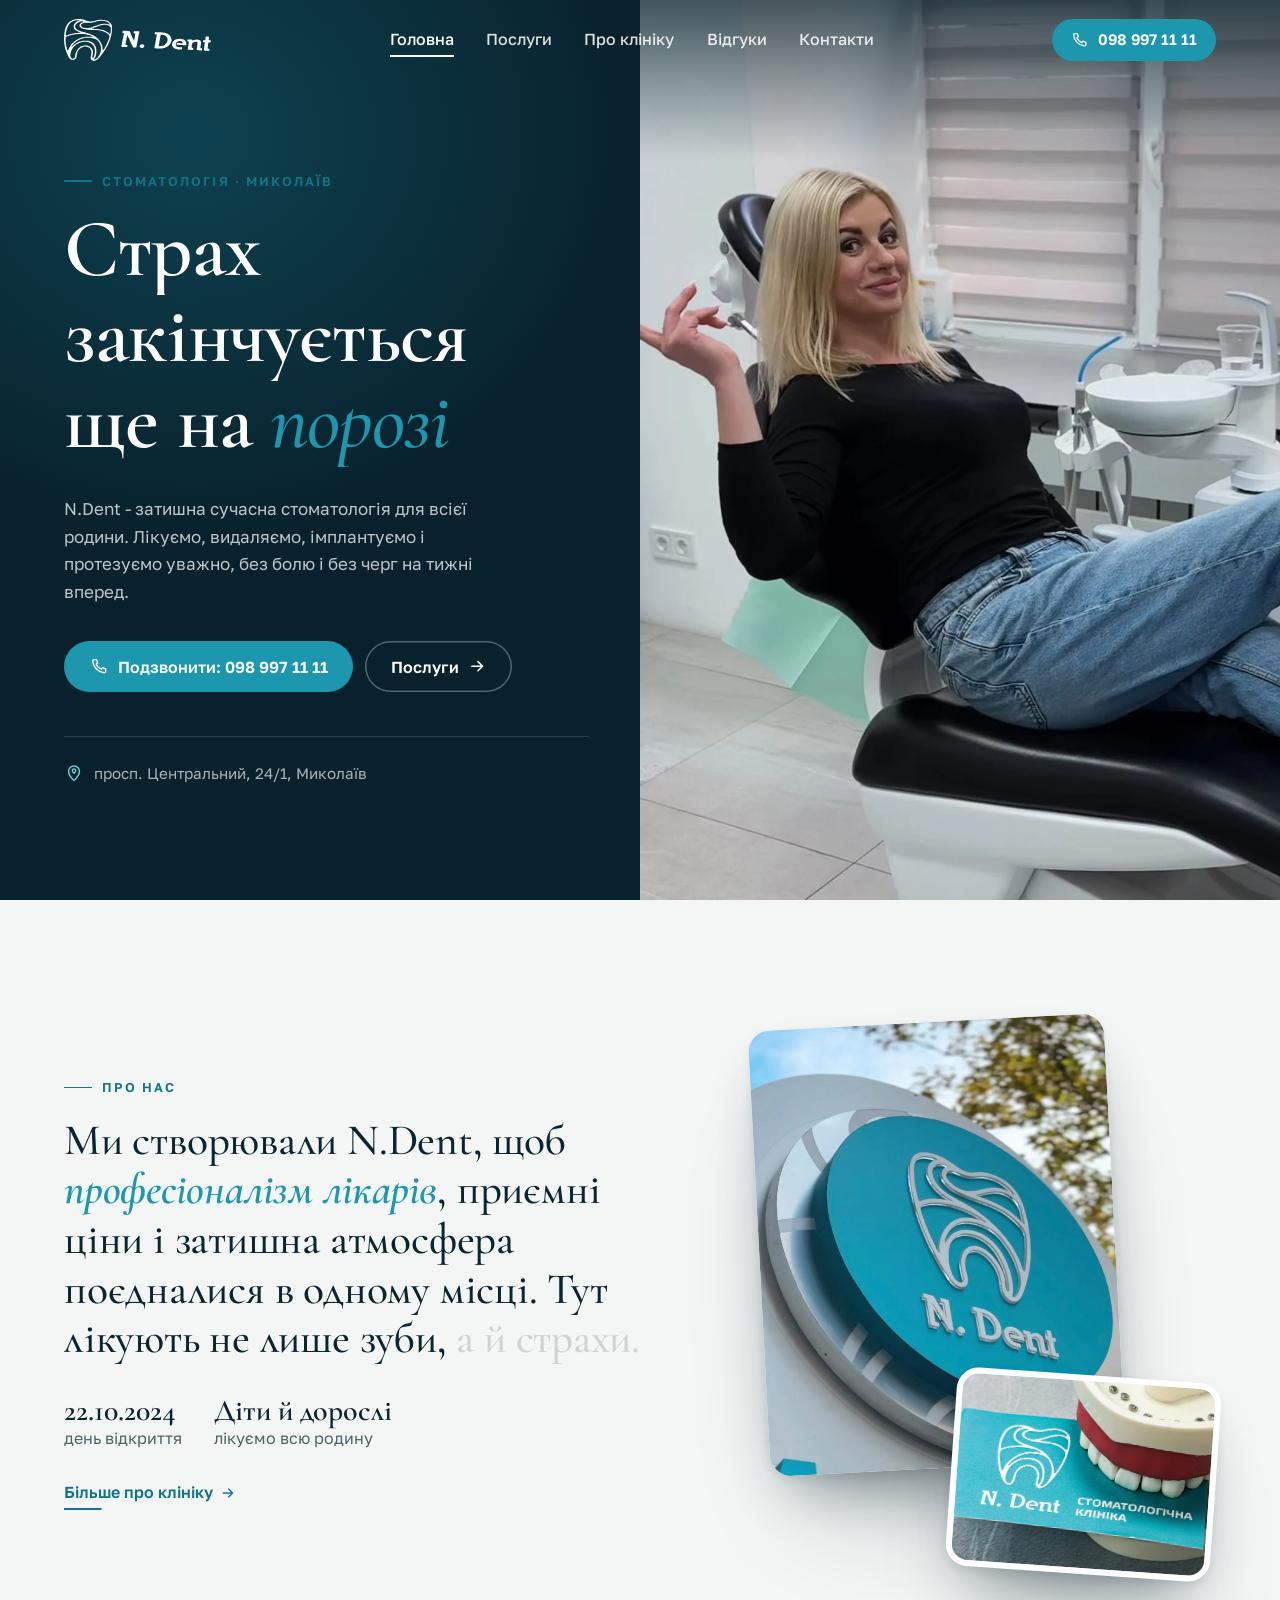
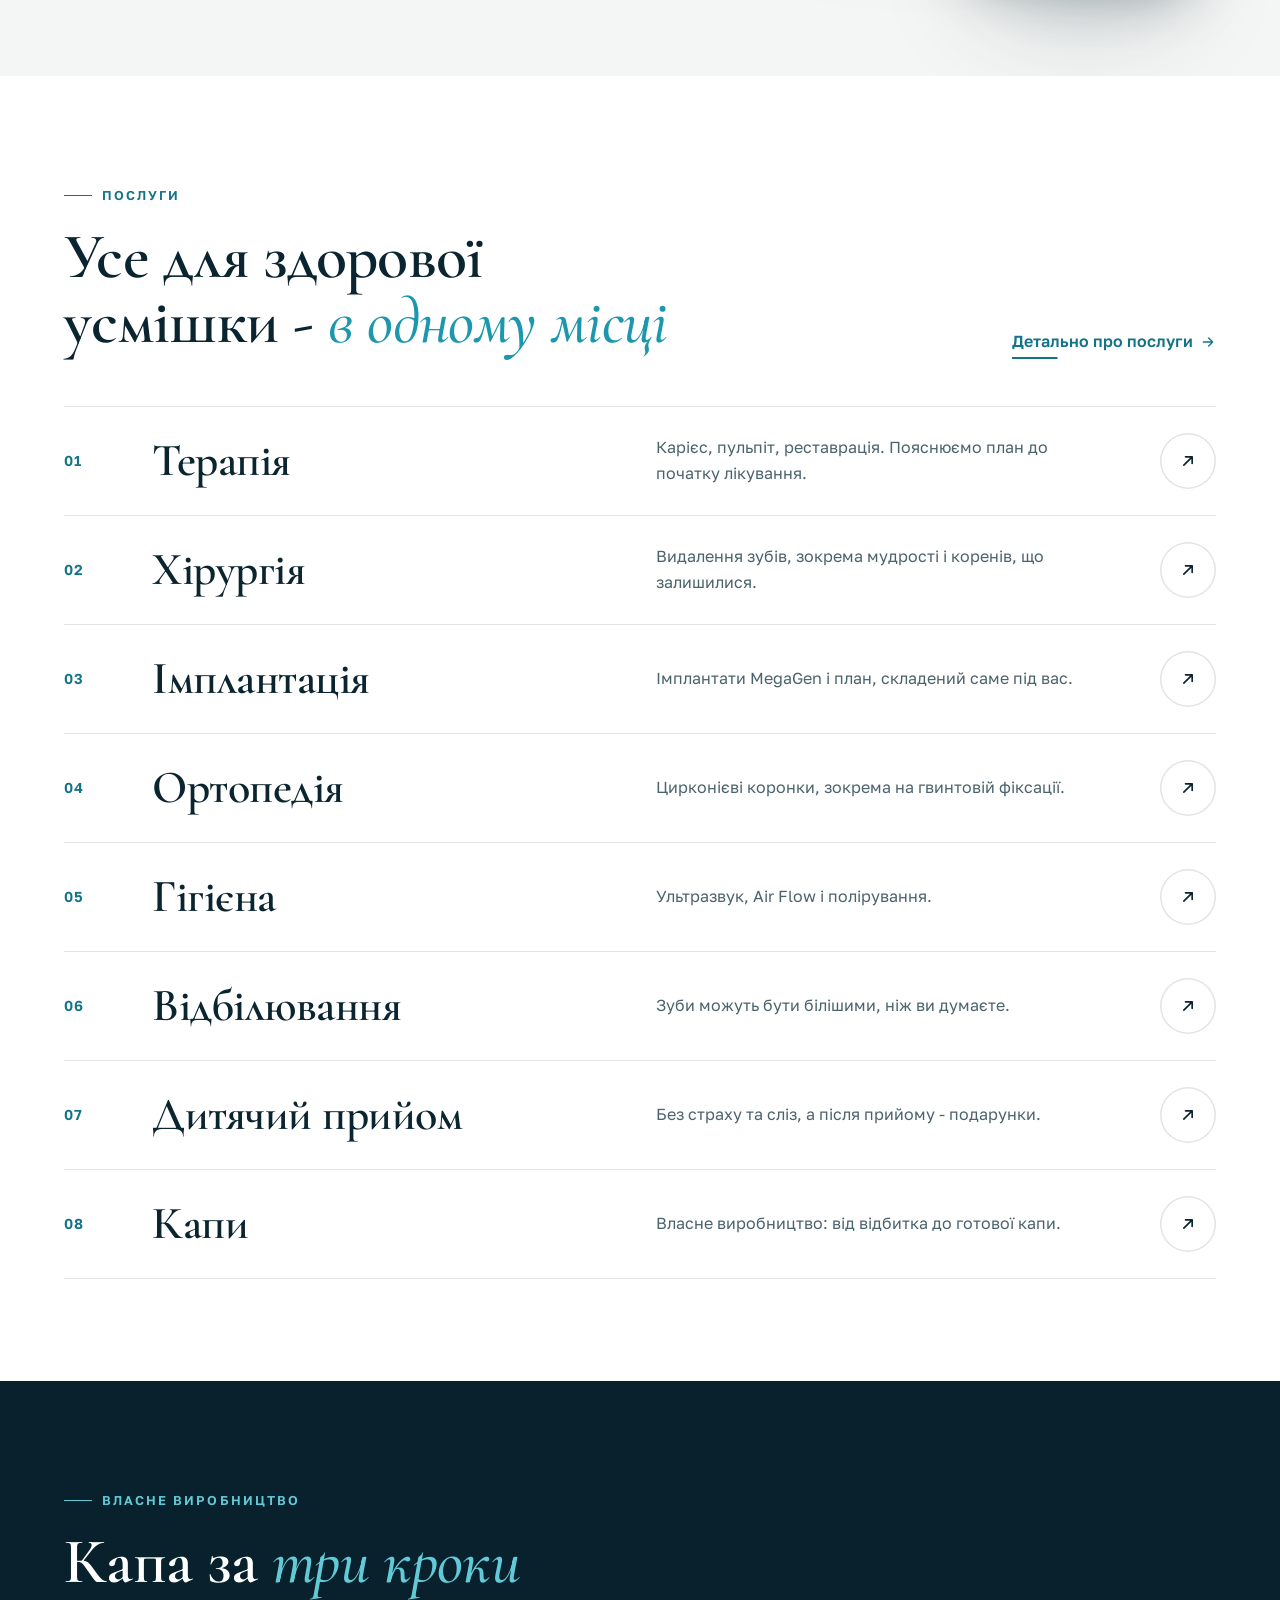
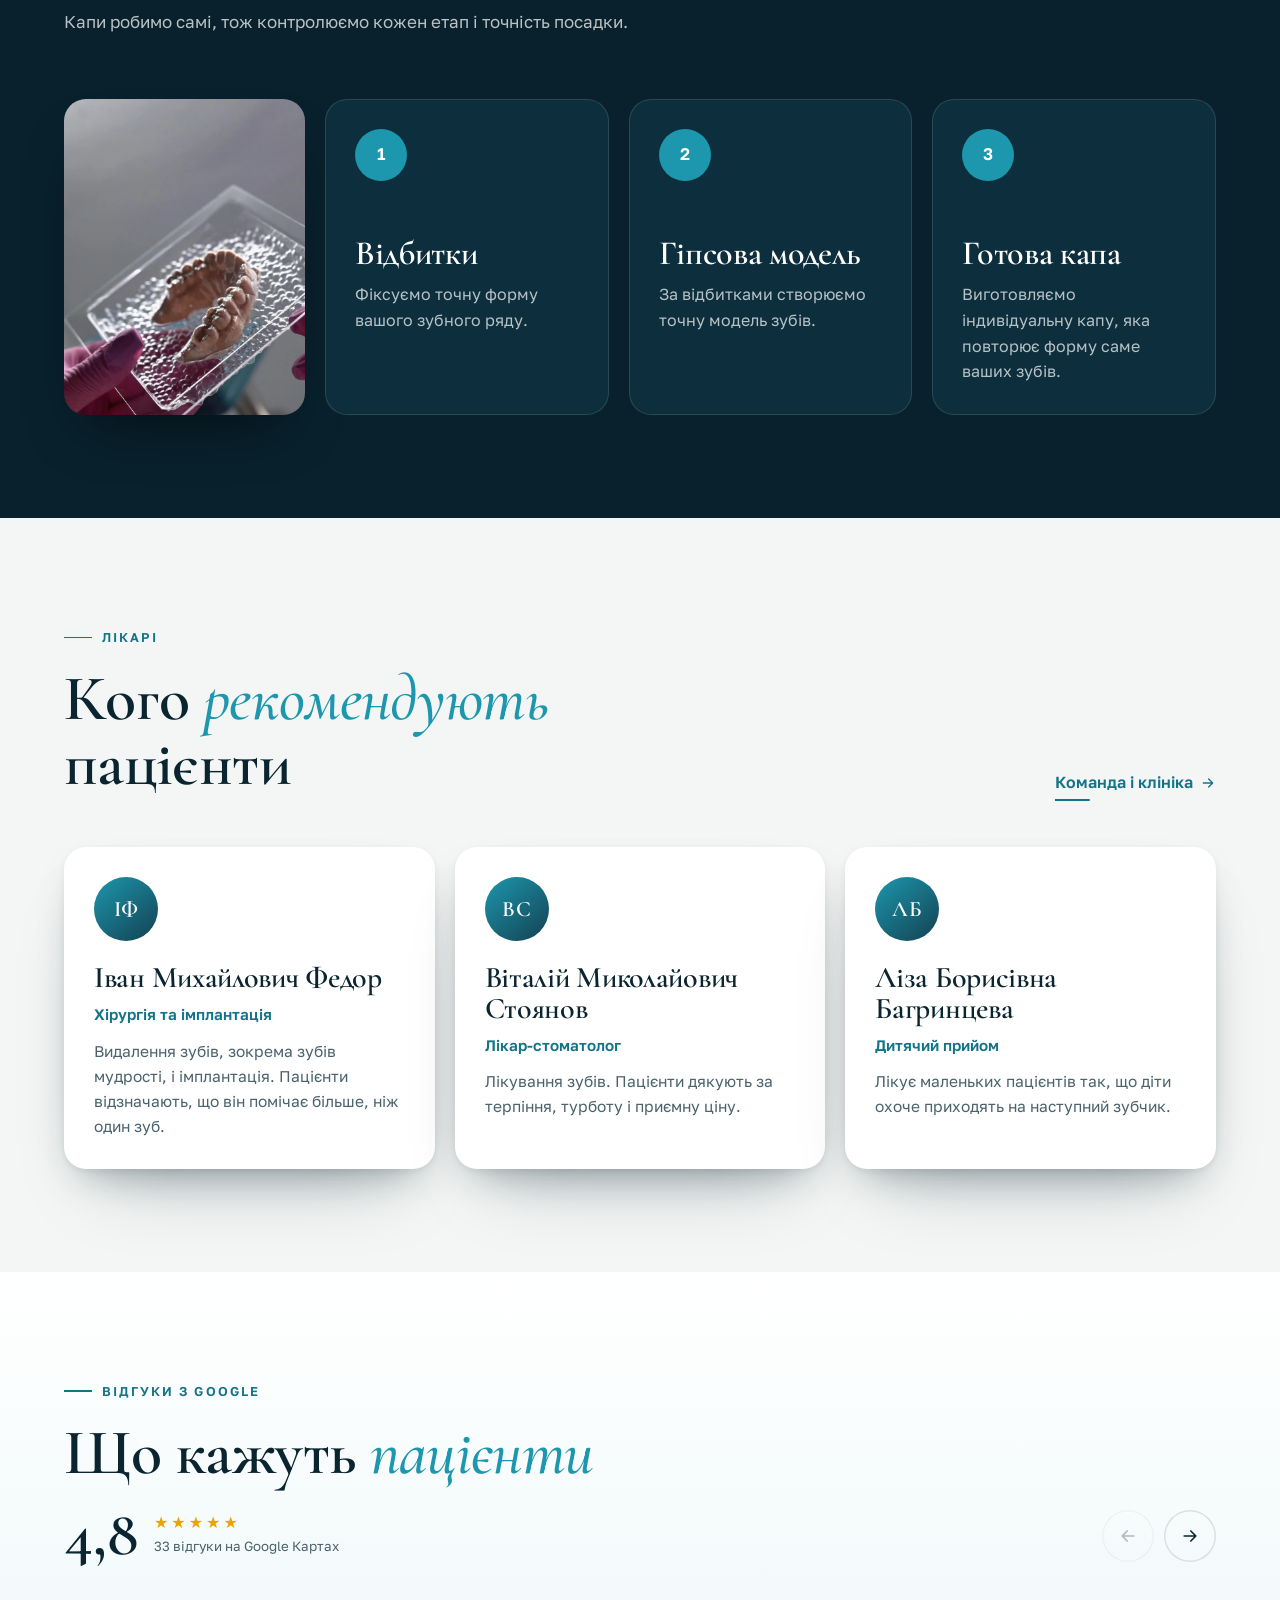
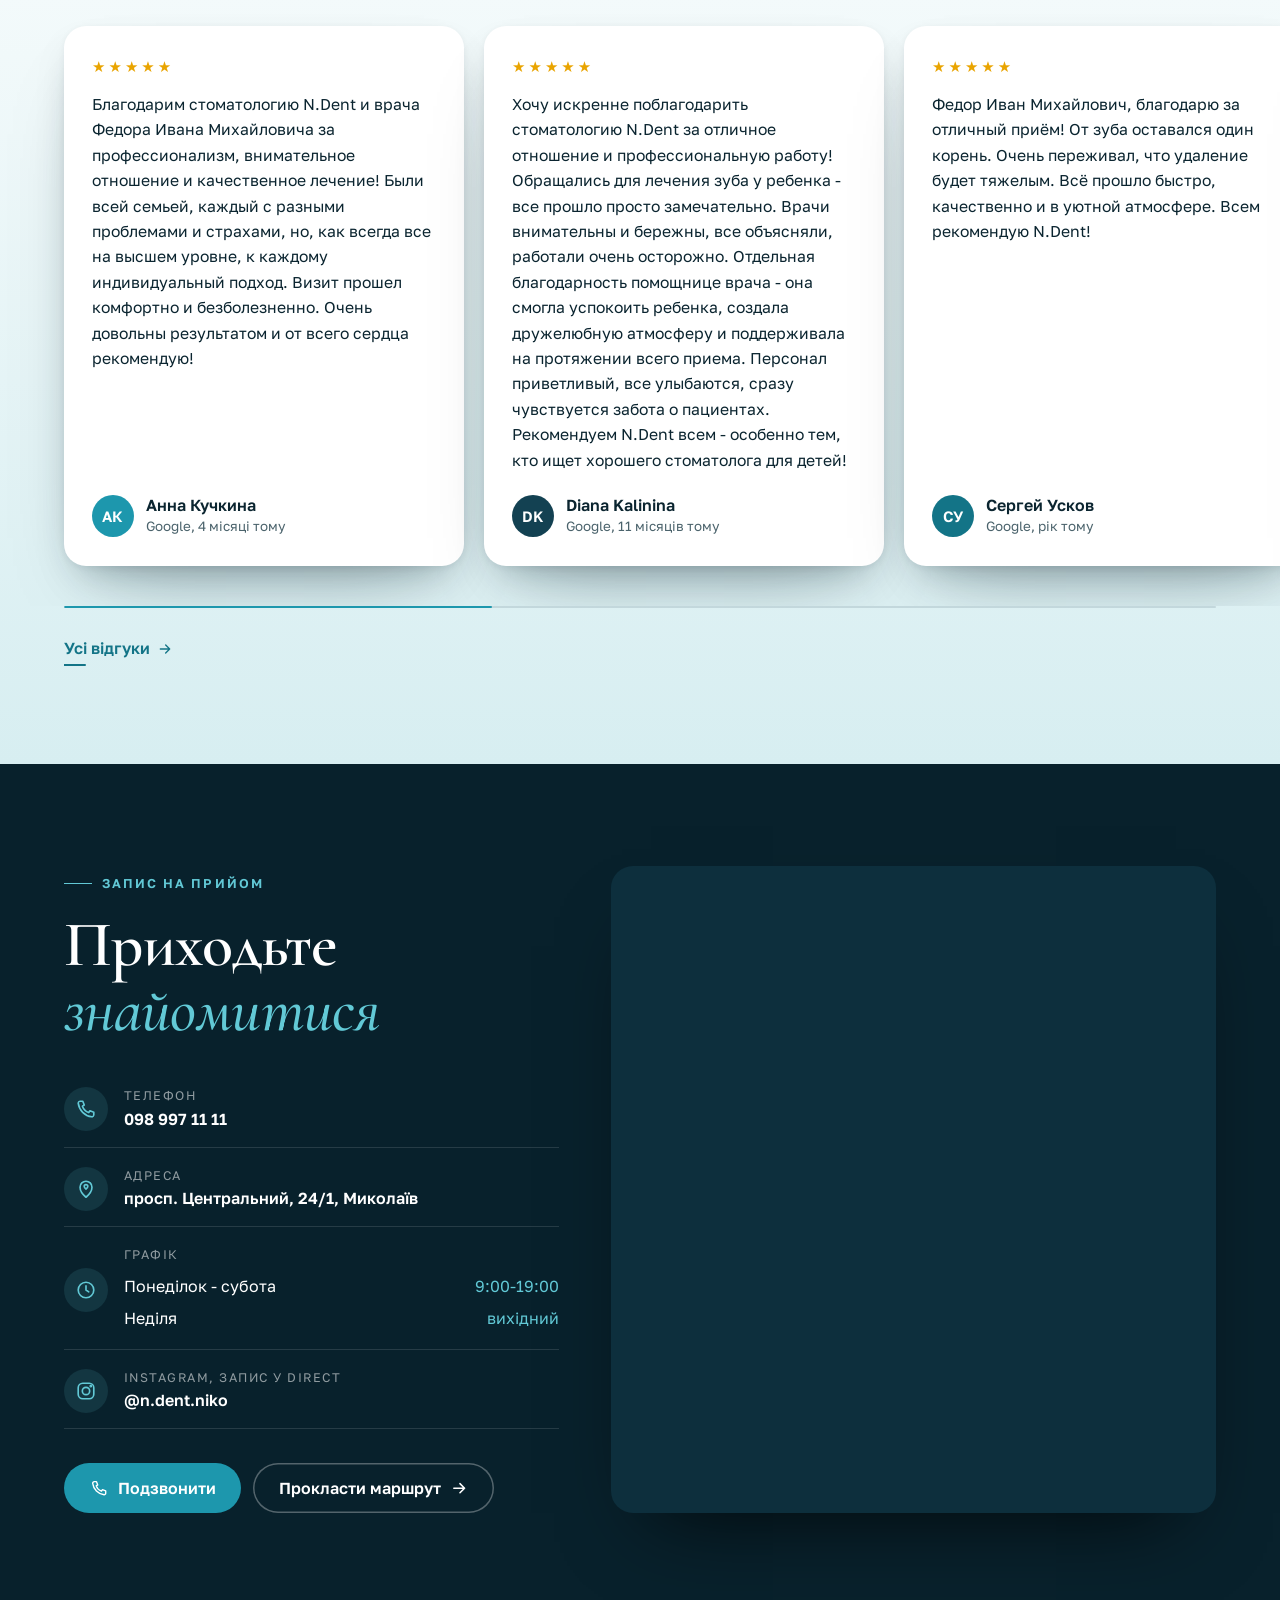
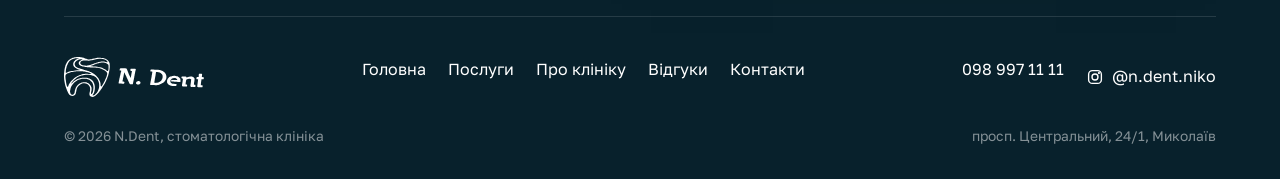
==== commit dcf73eb9: "Add files via upload" ====
--- a/index.html
+++ b/index.html
@@ -71,14 +71,7 @@
     <div class="hero__addr"><svg aria-hidden="true"><use href="#i-pin"/></svg><span>просп. Центральний, 24/1, Миколаїв</span></div>
   </div>
   <div class="hero__media">
-    <svg class="hero__svg" viewBox="0 0 1000 1250" preserveAspectRatio="xMidYMid slice" role="img" aria-label="Лікар N.Dent під час лікування">
-      <defs><clipPath id="toothClip"><path id="toothShape" data-base="translate(110 285) scale(0.639) translate(-74 -48)" data-cx="500" data-cy="446" transform="translate(500 446) scale(7) translate(-500 -446) translate(110 285) scale(0.639) translate(-74 -48)" d="M818 1108C798 1105 776 1092 765 1076C761 1071 758 1065 758 1064C752 1051 752 1003 757 991C759 988 761 982 761 977C762 972 764 966 765 964C770 946 774 889 770 874C768 860 760 839 753 827C726 776 670 745 608 747C580 748 572 750 544 761C525 769 512 776 491 790C483 795 462 815 453 826C444 837 430 859 425 868C423 872 421 878 419 880C417 885 413 899 410 912C409 915 408 920 408 924C407 927 406 934 405 938C403 943 402 951 401 956C399 969 396 984 395 987C395 988 394 991 394 993C394 996 393 1000 392 1002C391 1004 390 1009 389 1013C388 1017 387 1022 385 1024C383 1027 382 1031 381 1033C381 1035 380 1038 379 1040C377 1041 375 1044 374 1046C373 1048 368 1054 362 1059C349 1072 335 1078 308 1083C302 1084 281 1082 275 1080C273 1080 270 1079 269 1079C268 1079 261 1076 255 1073C228 1061 205 1037 191 1010C189 1006 186 1000 183 996C180 993 178 988 178 987C176 983 170 970 168 967C166 964 161 952 161 950C161 949 159 945 157 940C155 936 153 931 153 930C153 929 152 926 150 923C148 919 147 916 147 915C147 914 141 899 139 895C138 894 136 890 136 886C135 883 133 877 131 873C129 869 128 866 128 865C128 864 126 860 125 855C119 840 110 813 108 802C108 798 106 790 104 783C102 777 100 770 100 768C100 766 99 763 98 761C97 757 93 737 93 731C93 729 92 726 92 725C91 723 89 716 88 709C88 702 86 694 86 690C83 672 82 665 81 664C81 663 80 656 80 649C79 642 79 631 78 624C77 618 77 609 76 604C76 599 76 588 75 579C74 560 74 543 75 498C76 482 78 459 80 444C81 435 83 424 83 418C84 411 85 402 85 398C86 393 87 385 88 381C91 361 92 353 95 346C96 341 98 331 100 322C102 314 105 303 106 298C108 292 111 283 112 277C114 271 116 264 118 260C120 257 121 252 122 250C123 245 125 240 139 212C144 200 156 182 163 174C165 172 167 169 168 168C171 163 190 141 198 134C201 131 213 122 219 118C222 115 226 112 228 110C230 108 233 107 234 107C234 107 236 106 238 105C239 103 244 101 247 99C251 96 254 94 255 94C255 93 269 86 274 85C277 84 280 83 281 82C287 78 300 72 310 70C315 68 324 66 330 65C335 63 343 61 347 60C351 59 361 57 370 56C379 55 388 54 390 53C416 48 495 48 517 54C523 55 530 56 535 56C539 56 545 57 548 58C551 58 556 59 559 60C562 61 566 62 569 63C571 64 575 65 577 66C580 66 583 67 586 68C588 69 592 70 594 71C601 72 610 76 617 78C620 80 627 82 632 84C637 86 646 90 652 92C659 94 666 96 670 97C673 98 678 100 682 101C688 104 709 109 724 112C738 114 772 114 781 111C785 110 791 109 795 108C798 108 805 107 810 106C815 106 822 104 826 103C838 101 869 93 873 91C875 90 881 88 885 88C890 87 903 84 914 81C957 72 966 71 1001 70C1030 69 1041 69 1070 72C1076 73 1086 73 1094 74C1110 75 1129 79 1138 82C1143 84 1153 87 1161 90C1169 93 1176 95 1177 95C1180 95 1206 109 1212 113C1214 115 1220 119 1224 122C1242 135 1269 164 1276 179C1284 193 1291 216 1291 223C1291 225 1292 230 1293 234C1293 238 1294 243 1293 246C1293 248 1293 254 1294 259C1295 267 1295 283 1295 314C1294 333 1291 362 1289 369C1289 371 1288 377 1287 384C1287 391 1286 397 1285 400C1284 403 1283 408 1283 410C1283 412 1282 421 1280 429C1278 437 1276 446 1276 450C1275 454 1274 459 1273 462C1272 465 1271 470 1271 472C1270 475 1269 479 1269 482C1268 484 1266 489 1265 493C1264 497 1262 503 1261 506C1260 510 1258 516 1258 520C1256 531 1248 555 1240 576C1237 585 1231 599 1229 608C1226 616 1222 625 1221 627C1219 629 1217 636 1215 641C1213 646 1210 653 1209 656C1207 659 1206 662 1206 663C1206 666 1199 679 1196 685C1194 688 1192 693 1191 695C1190 697 1188 703 1185 707C1183 711 1181 715 1181 715C1181 716 1170 738 1162 750C1160 755 1157 761 1155 764C1153 768 1149 775 1145 781C1141 787 1137 794 1136 796C1135 800 1121 822 1100 853C1097 858 1091 866 1089 870C1087 874 1081 881 1078 887C1074 893 1068 902 1064 907C1060 912 1056 919 1054 921C1052 924 1049 927 1048 930C1046 932 1042 937 1040 941C1027 956 1023 960 1021 964C995 1004 931 1067 900 1085C865 1105 842 1112 818 1108Z"/></clipPath>
-      <radialGradient id="glow" cx="50%" cy="45%" r="60%"><stop offset="0" stop-color="#1d97ad" stop-opacity=".35"/><stop offset="1" stop-color="#08212c" stop-opacity="0"/></radialGradient></defs>
-      <rect width="1000" height="1250" fill="url(#glow)"/>
-      <g clip-path="url(#toothClip)"><image href="img/hero.webp" x="0" y="0" width="1000" height="1250" preserveAspectRatio="xMidYMid slice"/></g>
-      <path id="toothLines" class="lines" style="opacity:0" fill-rule="evenodd" transform="translate(500 446) scale(7) translate(-500 -446) translate(110 285) scale(0.639) translate(-74 -48)" d="M818 1108C798 1105 776 1092 765 1076C761 1071 758 1065 758 1064C752 1051 752 1003 757 991C759 988 761 982 761 977C762 972 764 966 765 964C770 946 774 889 770 874C768 860 760 839 753 827C726 776 670 745 608 747C580 748 572 750 544 761C525 769 512 776 491 790C483 795 462 815 453 826C444 837 430 859 425 868C423 872 421 878 419 880C417 885 413 899 410 912C409 915 408 920 408 924C407 927 406 934 405 938C403 943 402 951 401 956C399 969 396 984 395 987C395 988 394 991 394 993C394 996 393 1000 392 1002C391 1004 390 1009 389 1013C388 1017 387 1022 385 1024C383 1027 382 1031 381 1033C381 1035 380 1038 379 1040C377 1041 375 1044 374 1046C373 1048 368 1054 362 1059C349 1072 335 1078 308 1083C302 1084 281 1082 275 1080C273 1080 270 1079 269 1079C268 1079 261 1076 255 1073C228 1061 205 1037 191 1010C189 1006 186 1000 183 996C180 993 178 988 178 987C176 983 170 970 168 967C166 964 161 952 161 950C161 949 159 945 157 940C155 936 153 931 153 930C153 929 152 926 150 923C148 919 147 916 147 915C147 914 141 899 139 895C138 894 136 890 136 886C135 883 133 877 131 873C129 869 128 866 128 865C128 864 126 860 125 855C119 840 110 813 108 802C108 798 106 790 104 783C102 777 100 770 100 768C100 766 99 763 98 761C97 757 93 737 93 731C93 729 92 726 92 725C91 723 89 716 88 709C88 702 86 694 86 690C83 672 82 665 81 664C81 663 80 656 80 649C79 642 79 631 78 624C77 618 77 609 76 604C76 599 76 588 75 579C74 560 74 543 75 498C76 482 78 459 80 444C81 435 83 424 83 418C84 411 85 402 85 398C86 393 87 385 88 381C91 361 92 353 95 346C96 341 98 331 100 322C102 314 105 303 106 298C108 292 111 283 112 277C114 271 116 264 118 260C120 257 121 252 122 250C123 245 125 240 139 212C144 200 156 182 163 174C165 172 167 169 168 168C171 163 190 141 198 134C201 131 213 122 219 118C222 115 226 112 228 110C230 108 233 107 234 107C234 107 236 106 238 105C239 103 244 101 247 99C251 96 254 94 255 94C255 93 269 86 274 85C277 84 280 83 281 82C287 78 300 72 310 70C315 68 324 66 330 65C335 63 343 61 347 60C351 59 361 57 370 56C379 55 388 54 390 53C416 48 495 48 517 54C523 55 530 56 535 56C539 56 545 57 548 58C551 58 556 59 559 60C562 61 566 62 569 63C571 64 575 65 577 66C580 66 583 67 586 68C588 69 592 70 594 71C601 72 610 76 617 78C620 80 627 82 632 84C637 86 646 90 652 92C659 94 666 96 670 97C673 98 678 100 682 101C688 104 709 109 724 112C738 114 772 114 781 111C785 110 791 109 795 108C798 108 805 107 810 106C815 106 822 104 826 103C838 101 869 93 873 91C875 90 881 88 885 88C890 87 903 84 914 81C957 72 966 71 1001 70C1030 69 1041 69 1070 72C1076 73 1086 73 1094 74C1110 75 1129 79 1138 82C1143 84 1153 87 1161 90C1169 93 1176 95 1177 95C1180 95 1206 109 1212 113C1214 115 1220 119 1224 122C1242 135 1269 164 1276 179C1284 193 1291 216 1291 223C1291 225 1292 230 1293 234C1293 238 1294 243 1293 246C1293 248 1293 254 1294 259C1295 267 1295 283 1295 314C1294 333 1291 362 1289 369C1289 371 1288 377 1287 384C1287 391 1286 397 1285 400C1284 403 1283 408 1283 410C1283 412 1282 421 1280 429C1278 437 1276 446 1276 450C1275 454 1274 459 1273 462C1272 465 1271 470 1271 472C1270 475 1269 479 1269 482C1268 484 1266 489 1265 493C1264 497 1262 503 1261 506C1260 510 1258 516 1258 520C1256 531 1248 555 1240 576C1237 585 1231 599 1229 608C1226 616 1222 625 1221 627C1219 629 1217 636 1215 641C1213 646 1210 653 1209 656C1207 659 1206 662 1206 663C1206 666 1199 679 1196 685C1194 688 1192 693 1191 695C1190 697 1188 703 1185 707C1183 711 1181 715 1181 715C1181 716 1170 738 1162 750C1160 755 1157 761 1155 764C1153 768 1149 775 1145 781C1141 787 1137 794 1136 796C1135 800 1121 822 1100 853C1097 858 1091 866 1089 870C1087 874 1081 881 1078 887C1074 893 1068 902 1064 907C1060 912 1056 919 1054 921C1052 924 1049 927 1048 930C1046 932 1042 937 1040 941C1027 956 1023 960 1021 964C995 1004 931 1067 900 1085C865 1105 842 1112 818 1108ZM871 1068C875 1066 882 1061 887 1057C892 1054 898 1050 900 1049C906 1045 922 1030 930 1021C934 1016 940 1010 942 1007C945 1004 948 999 950 997C951 995 954 991 955 988C957 986 960 983 961 981C962 979 965 974 967 971C969 967 973 960 974 956C976 951 979 946 980 943C984 939 986 933 988 928C988 927 990 922 992 917C997 908 1000 897 1003 886C1004 881 1006 875 1007 872C1009 865 1012 849 1013 834C1014 813 1013 761 1011 757C1010 757 1009 754 1009 750C1006 733 999 710 992 696C990 690 987 683 986 679C982 668 979 661 972 651C969 646 965 638 962 633C960 629 953 620 947 613C942 607 936 601 935 599C933 597 918 585 903 574C892 566 876 557 858 550C848 546 843 545 826 540C820 538 812 536 810 536C808 535 801 533 796 533C791 532 783 530 778 530C732 521 675 520 624 526C593 530 590 530 582 532C570 535 556 539 553 540C552 540 547 542 542 542C527 545 493 558 471 570C463 574 452 579 447 582C420 596 398 611 375 630C368 636 359 643 356 646C338 660 304 695 292 712C289 716 284 723 281 728C271 741 267 748 268 750C269 754 273 754 276 752C277 751 281 749 283 747C290 742 319 714 323 708C324 707 328 703 332 700C337 697 343 692 347 689C354 683 389 660 401 653C405 651 410 648 412 647C415 644 424 640 442 633C450 629 459 626 474 621C479 620 485 618 488 617C491 615 499 613 506 612C512 611 520 609 524 609C553 602 558 601 580 599C608 597 660 599 680 602C701 607 721 612 738 617C743 619 748 620 749 620C751 620 753 621 754 622C756 623 759 624 761 625C766 627 780 635 782 637C784 638 788 641 793 643C798 646 804 650 807 652C809 654 816 659 821 664C826 668 832 674 834 676C837 679 841 684 843 686C846 689 849 694 850 696C852 699 855 704 856 706C862 713 872 733 874 740C876 746 880 759 883 766C884 769 885 774 886 776C886 779 887 784 888 786C889 789 890 795 891 799C891 803 893 809 894 811C894 813 895 820 895 825C896 830 896 842 897 850C897 870 896 906 893 918C892 923 891 929 891 932C889 950 884 969 881 976C879 979 878 984 877 987C877 990 876 995 875 998C865 1018 863 1022 850 1040C847 1043 844 1049 842 1052C841 1055 838 1059 837 1061C832 1069 837 1072 855 1072C863 1072 864 1071 871 1068ZM317 1050C327 1046 342 1032 345 1022C346 1019 348 1014 350 1010C355 1000 357 994 358 985C361 957 368 920 373 911C374 909 375 906 375 904C375 902 376 899 378 896C379 893 381 888 382 885C386 874 388 869 390 866C391 864 392 862 392 862C392 861 395 856 398 851C401 846 404 840 405 839C405 838 410 831 418 819C420 816 426 810 431 804C437 797 444 790 447 787C449 784 453 781 455 780C458 779 462 776 464 773C470 768 483 758 484 758C484 758 488 756 492 754C496 751 502 748 504 747C507 746 515 743 522 740C530 736 537 733 539 733C542 732 547 730 552 728C557 726 564 725 570 724C575 723 584 722 588 721C598 719 628 719 644 721C648 722 654 722 658 722C664 722 676 725 680 727C681 728 686 729 692 731C701 733 712 738 714 740C714 741 719 744 724 747C730 750 735 754 737 757C739 760 742 762 743 762C744 762 751 768 757 773C758 774 762 779 765 784C769 788 774 794 778 798C789 809 807 847 810 868C811 878 811 915 810 920C809 922 809 925 809 927C810 930 809 936 806 946C801 964 801 967 798 980C795 998 795 1005 796 1019C796 1034 797 1034 804 1036C809 1036 813 1034 820 1027C827 1019 829 1016 832 1008C834 1005 836 1000 837 998C838 995 840 991 840 988C840 985 842 980 843 977C845 973 847 965 848 959C848 953 850 946 851 942C852 939 853 934 853 931C853 929 854 923 854 918C856 908 858 887 858 878C858 874 858 870 859 868C861 862 859 832 856 818C854 811 853 803 853 800C852 797 851 791 849 787C848 782 846 776 846 773C846 770 844 766 841 761C839 758 836 751 834 748C832 740 830 736 820 722C808 703 796 690 780 679C776 675 770 671 766 668C761 664 737 651 731 649C728 649 713 643 706 640C691 634 658 628 624 626C611 626 558 628 552 629C550 629 543 631 537 632C509 637 461 653 444 662C439 665 430 670 416 677C405 683 381 699 376 704C373 706 369 710 365 712C356 719 332 742 325 751C307 771 289 795 284 807C282 810 279 817 276 822C267 837 263 846 260 853C259 856 257 862 255 864C253 867 252 871 252 874C251 876 250 880 249 883C248 890 244 907 242 917C241 921 240 928 239 932C239 935 238 941 237 945C235 953 236 981 238 985C239 986 240 990 240 992C241 995 242 999 243 1001C244 1004 245 1008 246 1010C251 1023 257 1034 263 1040C272 1047 277 1051 281 1052C289 1054 311 1052 317 1050ZM176 841C180 838 188 823 191 812C191 808 194 802 195 799C203 783 204 780 207 776C209 774 211 770 211 768C212 764 217 756 223 749C225 747 227 742 229 739C231 735 234 729 237 726C242 720 244 718 250 708C255 700 283 669 290 665C292 663 299 656 306 650C313 643 322 634 327 631C352 609 358 605 363 602C366 600 369 599 369 598C370 596 386 585 391 582C394 580 399 577 402 575C408 570 421 563 435 556C440 554 451 548 460 544C469 539 478 535 479 535C480 534 484 533 486 531C499 526 519 519 529 517C535 515 543 513 546 512C572 505 585 502 600 501C606 500 615 499 619 498C635 495 681 495 725 497C735 498 748 498 752 498C757 499 765 499 768 500C783 502 801 504 803 503C808 502 806 498 800 494C797 493 792 490 789 487C780 481 757 469 739 462C714 453 708 451 670 444C660 443 650 441 648 440C646 440 640 439 636 438C631 437 624 436 620 436C617 435 612 435 609 435C607 435 599 434 593 433C588 433 571 431 558 430C544 430 526 429 518 428C503 427 421 428 406 430C402 430 392 431 385 432C369 433 343 436 331 439C319 441 298 445 297 446C296 446 288 447 278 449C268 451 258 452 256 453C255 453 246 456 237 459C228 462 218 465 216 466C213 466 205 469 198 472C191 475 182 478 178 480C151 489 125 510 118 528C113 541 110 565 112 578C114 593 115 613 115 614C114 615 118 642 121 660C124 673 126 692 126 697C126 702 127 710 130 720C130 723 131 728 131 730C131 733 132 738 133 741C133 745 135 753 136 759C143 794 157 833 165 840C169 844 171 844 176 841ZM1075 829C1078 827 1092 809 1092 808C1092 807 1099 796 1100 796C1100 795 1101 794 1101 792C1102 791 1104 786 1107 782C1114 772 1118 765 1131 740C1137 728 1145 713 1148 706C1156 691 1157 689 1162 679C1178 644 1181 637 1181 636C1181 635 1186 622 1190 616C1191 613 1194 604 1197 597C1200 590 1204 579 1207 572C1220 541 1229 504 1227 489C1222 456 1209 438 1173 414C1169 412 1163 408 1160 405C1142 393 1100 372 1080 365C1075 363 1066 359 1061 357C1049 353 1034 349 1026 347C1023 346 1016 345 1010 343C993 339 984 337 966 335C925 329 897 327 832 326C758 325 721 323 708 321C705 320 696 319 689 318C682 318 670 317 662 315C655 314 644 312 639 312C634 311 626 309 622 309C572 297 567 296 541 286C512 275 488 260 479 245C477 243 475 239 473 236C464 223 463 204 469 191C474 180 478 175 492 161C506 146 509 143 522 138C526 136 535 132 542 129C563 119 562 120 562 117C562 105 516 104 478 115C472 117 465 119 461 121C446 128 425 138 421 142C418 144 414 147 411 150C403 156 382 178 379 183C376 188 373 192 367 200C363 207 360 216 359 230C357 253 360 266 372 282C373 284 376 288 379 291C388 304 418 326 435 333C438 334 444 336 449 338C468 347 474 349 480 350C486 352 501 357 516 362C535 369 554 374 566 376C569 377 575 378 579 380C583 382 592 384 598 386C604 388 612 390 614 391C617 391 623 393 628 394C637 396 652 400 664 405C668 406 676 408 680 409C690 411 700 414 710 419C714 420 720 423 724 423C732 425 744 430 764 438C772 441 781 445 784 446C791 449 806 456 809 458C810 459 813 461 816 462C819 463 826 467 832 471C839 474 849 481 856 485C880 499 894 510 917 531C940 552 962 575 971 587C973 590 976 594 979 598C981 601 984 605 985 608C986 610 988 613 990 615C991 616 994 620 996 623C998 626 1001 632 1004 637C1012 650 1032 691 1032 694C1032 695 1033 698 1034 700C1035 702 1037 709 1039 714C1040 719 1041 724 1042 724C1043 725 1043 729 1044 733C1044 736 1045 742 1046 744C1048 748 1048 754 1049 763C1051 800 1052 808 1054 813C1054 816 1055 820 1055 821C1055 825 1060 831 1064 832C1068 833 1071 832 1075 829ZM139 467C143 466 151 462 158 459C180 448 247 427 274 422C332 411 364 407 396 405C410 404 423 403 426 402C431 401 469 399 484 399C495 398 496 398 496 395C496 392 494 389 490 388C489 388 486 387 484 386C469 381 449 373 442 371C438 370 427 365 418 361C410 356 400 351 398 350C388 346 361 326 350 316C344 310 333 293 327 282C321 269 319 261 319 244C318 219 321 208 331 189C337 175 341 170 354 157C359 151 364 146 364 145C364 145 366 142 368 140C370 137 372 134 372 134C372 133 382 125 388 122C391 120 396 117 398 116C401 114 408 110 415 108C421 105 428 102 430 101C431 101 439 98 447 96C469 89 470 85 449 81C434 78 398 78 382 82C378 82 369 84 362 85C345 88 328 93 311 100C304 104 294 108 289 110C268 119 249 132 229 151C217 163 205 177 203 181C202 182 198 188 195 193C187 205 184 211 180 222C178 226 175 232 174 234C172 236 170 241 169 246C167 250 164 257 162 262C160 267 156 276 154 282C152 288 149 295 148 296C147 298 144 308 142 318C135 344 135 347 131 360C130 367 128 376 127 381C126 385 125 391 125 394C125 396 125 401 124 405C122 419 121 429 121 444C121 461 122 464 128 467C132 469 131 469 139 467ZM1244 419C1251 416 1253 412 1256 396C1257 390 1259 383 1260 380C1262 373 1263 346 1262 308C1262 264 1261 259 1250 247C1231 224 1198 206 1163 198C1137 193 1096 191 1076 194C1059 197 1040 200 1033 202C1029 203 1022 205 1017 206C1004 209 995 212 982 216C975 218 968 220 966 221C951 225 940 228 937 230C935 231 927 234 920 237C912 240 903 243 899 244C895 246 888 249 884 250C879 252 870 256 865 258C853 264 831 271 821 274C817 275 811 277 809 279C806 280 800 282 795 283C790 284 786 286 785 287C783 288 784 291 787 292C791 293 814 297 825 297C830 298 840 299 848 300C855 300 872 302 887 303C928 305 948 307 964 310C968 311 975 312 981 313C992 314 1003 316 1032 322C1041 323 1051 325 1054 326C1057 326 1062 328 1065 329C1068 331 1075 333 1080 335C1085 336 1094 339 1100 342C1106 344 1116 348 1122 351C1136 356 1161 369 1171 377C1175 380 1180 384 1183 386C1188 389 1200 399 1217 414C1225 421 1235 423 1244 419ZM684 278C687 277 693 276 696 276C699 275 704 274 707 274C710 274 716 272 720 271C725 270 734 268 740 268C748 266 755 265 763 262C769 260 781 256 788 254C803 251 813 247 832 240C838 238 846 235 848 234C851 233 858 230 863 228C868 226 876 224 880 222C885 221 892 218 896 217C909 212 915 209 924 207C935 203 941 202 958 196C965 193 976 190 984 188C991 186 998 184 1000 184C1003 183 1010 181 1018 179C1025 178 1034 176 1038 175C1043 174 1050 173 1055 172C1060 171 1069 170 1075 170C1088 168 1113 168 1127 169C1150 172 1156 172 1166 175C1181 178 1190 180 1195 183C1209 189 1231 192 1235 188C1238 185 1237 176 1231 166C1224 155 1193 131 1176 123C1129 103 1062 92 1012 95C984 97 948 102 922 107C904 111 876 119 872 121C870 122 865 124 860 125C855 126 850 128 849 128C848 129 838 131 828 133C817 134 805 137 802 137C775 143 748 146 730 145C658 141 623 140 613 141C608 141 599 142 593 143C558 147 523 167 512 188C508 196 508 197 508 208C507 224 511 229 528 242C532 245 537 249 539 251C544 255 566 266 575 269C578 270 588 272 597 274C605 275 615 276 618 277C630 279 673 280 684 278Z"/>
-    </svg>
-    <div class="hero__scroll" aria-hidden="true"><i></i>гортайте</div>
+    <img class="hero__img" src="img/patient.webp" alt="Усміхнена пацієнтка в кріслі стоматології N.Dent" width="1176" height="1470" fetchpriority="high">
   </div>
 </section>
 
@@ -105,9 +98,9 @@
   <div class="peek" aria-hidden="true"><img data-k="light" src="img/light.webp" alt="" loading="lazy"><img data-k="hero" src="img/hero.webp" alt="" loading="lazy"><img data-k="surgery" src="img/surgery.webp" alt="" loading="lazy"><img data-k="card" class="pl" src="img/card.webp" alt="" loading="lazy"><img data-k="hygiene" src="img/hygiene.webp" alt="" loading="lazy"><img data-k="smile" src="img/smile.webp" alt="" loading="lazy"><img data-k="kids" src="img/kids.webp" alt="" loading="lazy"><img data-k="kapa" src="img/kapa.webp" alt="" loading="lazy"></div>
 </section>
 
-<section class="sec dark" data-rail>
+<section class="sec dark kapa" data-rail>
   <div class="wrap head"><div><span class="kicker">Власне виробництво</span><h2 class="h2 rv">Капа за <em>три кроки</em></h2><p class="lead rv d1">Капи робимо самі, тож контролюємо кожен етап і точність посадки.</p></div><div class="rail-ctrl"><button class="prev" type="button" aria-label="Назад"><svg aria-hidden="true"><use href="#i-arrow"/></svg></button><button class="next" type="button" aria-label="Далі"><svg aria-hidden="true"><use href="#i-arrow"/></svg></button></div></div>
-  <div class="rail">
+  <div class="rail rail--grid">
     <div class="step step--ph"><img src="img/kapa.webp" alt="Індивідуальна капа N.Dent" loading="lazy" width="720" height="900"></div>
     <div class="step"><span class="num">1</span><h3>Відбитки</h3><p>Фіксуємо точну форму вашого зубного ряду.</p></div>
     <div class="step"><span class="num">2</span><h3>Гіпсова модель</h3><p>За відбитками створюємо точну модель зубів.</p></div>
--- a/css/style.css
+++ b/css/style.css
@@ -136,7 +136,7 @@
 .hero__addr{display:flex;align-items:center;gap:10px;margin-top:44px;padding-top:24px;border-top:1px solid var(--line-d);color:rgba(255,255,255,.66);font-size:.95rem}
 .hero__addr svg{width:20px;height:20px;color:var(--aqua);flex:none}
 .hero__media{position:relative;min-height:100svh;overflow:hidden}
-.hero__svg{position:absolute;inset:0;width:100%;height:100%;display:block}
+.hero__img{position:absolute;inset:0;width:100%;height:100%;object-fit:cover;object-position:30% 35%}
 .hero__svg .lines{fill:var(--aqua)}
 .hero__media::after{content:"";position:absolute;inset:0 0 auto;height:160px;background:linear-gradient(180deg,rgba(8,33,44,.7),rgba(8,33,44,0));pointer-events:none;z-index:1}
 img.pl{object-position:20% 50%}
@@ -199,8 +199,8 @@
 
 /* етапи капи */
 .step{width:min(80vw,360px);min-height:360px;border-radius:22px;padding:30px;background:var(--ink-2);box-shadow:inset 0 0 0 1px var(--line-d);display:flex;flex-direction:column}
-.step .num{display:inline-grid;place-items:center;width:52px;height:52px;border-radius:50%;background:var(--teal);color:#fff;font-weight:600;font-size:1.05rem;margin-bottom:auto}
-.step h3{font-size:34px;margin:40px 0 10px}
+.step .num{display:inline-grid;place-items:center;width:52px;height:52px;border-radius:50%;background:var(--teal);color:#fff;font-weight:600;font-size:1.05rem}
+.step h3{font-size:34px;margin:56px 0 10px}
 .step p{margin:0;color:rgba(255,255,255,.7)}
 .step--ph{padding:0;overflow:hidden;width:min(80vw,300px);box-shadow:0 30px 60px -30px rgba(0,0,0,.7)}
 .step--ph img{width:100%;height:100%;object-fit:cover}
@@ -337,3 +337,14 @@
   *,*::before,*::after{animation:none!important;transition:none!important;scroll-behavior:auto!important}
   .rv{opacity:1;transform:none}
 }
+
+/* стрічка, що вміщується, - без кнопок і смуги */
+[data-rail].fits .rail-ctrl,[data-rail].fits .rail-bar{display:none}
+[data-rail].fits .rail{cursor:auto;justify-content:center}
+@media (min-width:901px){
+  .rail--grid{display:grid;grid-template-columns:.85fr 1fr 1fr 1fr;gap:20px;overflow:visible;max-width:var(--wrap);margin:0 auto;padding:12px var(--gut) 0!important;cursor:auto}
+  .rail--grid>*{width:auto}
+  .rail--grid .step{min-height:0}
+  .rail--grid .step--ph{min-height:0;height:100%}
+  .kapa .rail-ctrl,.kapa .rail-bar{display:none}
+}
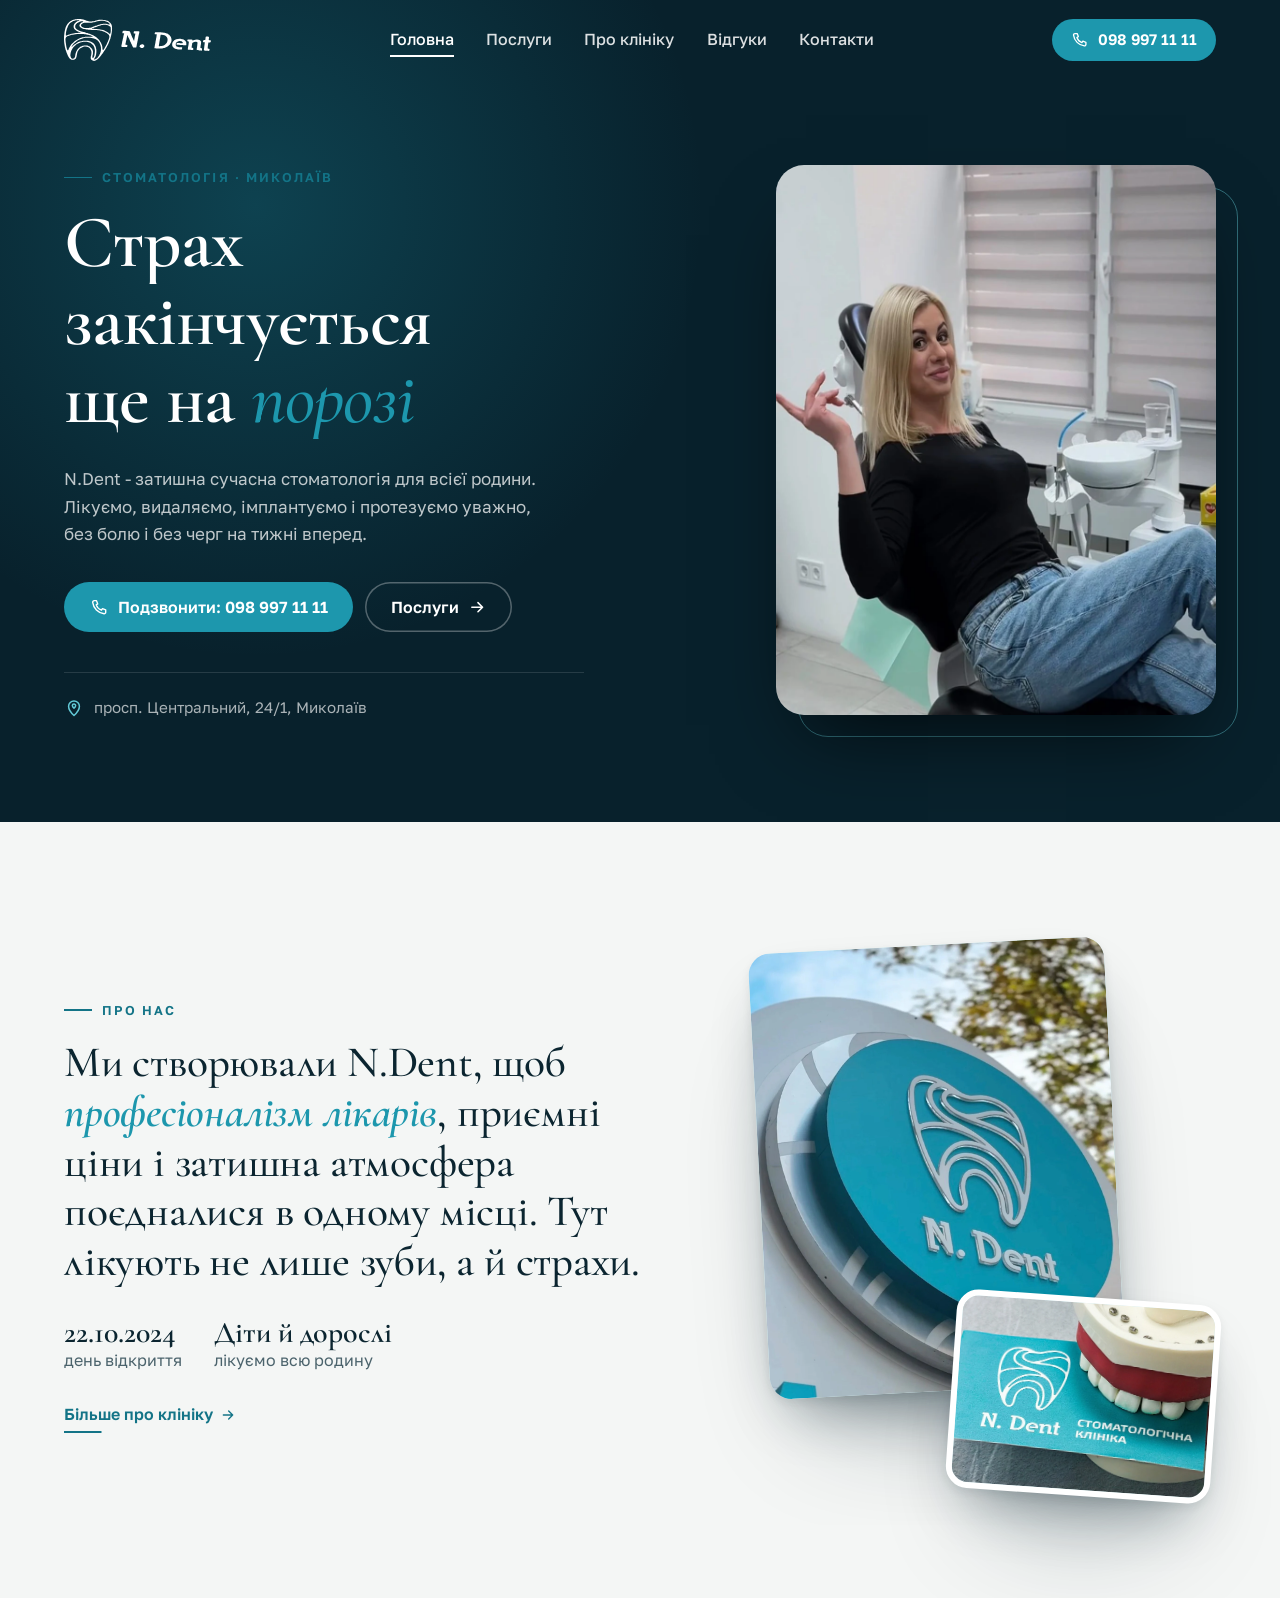
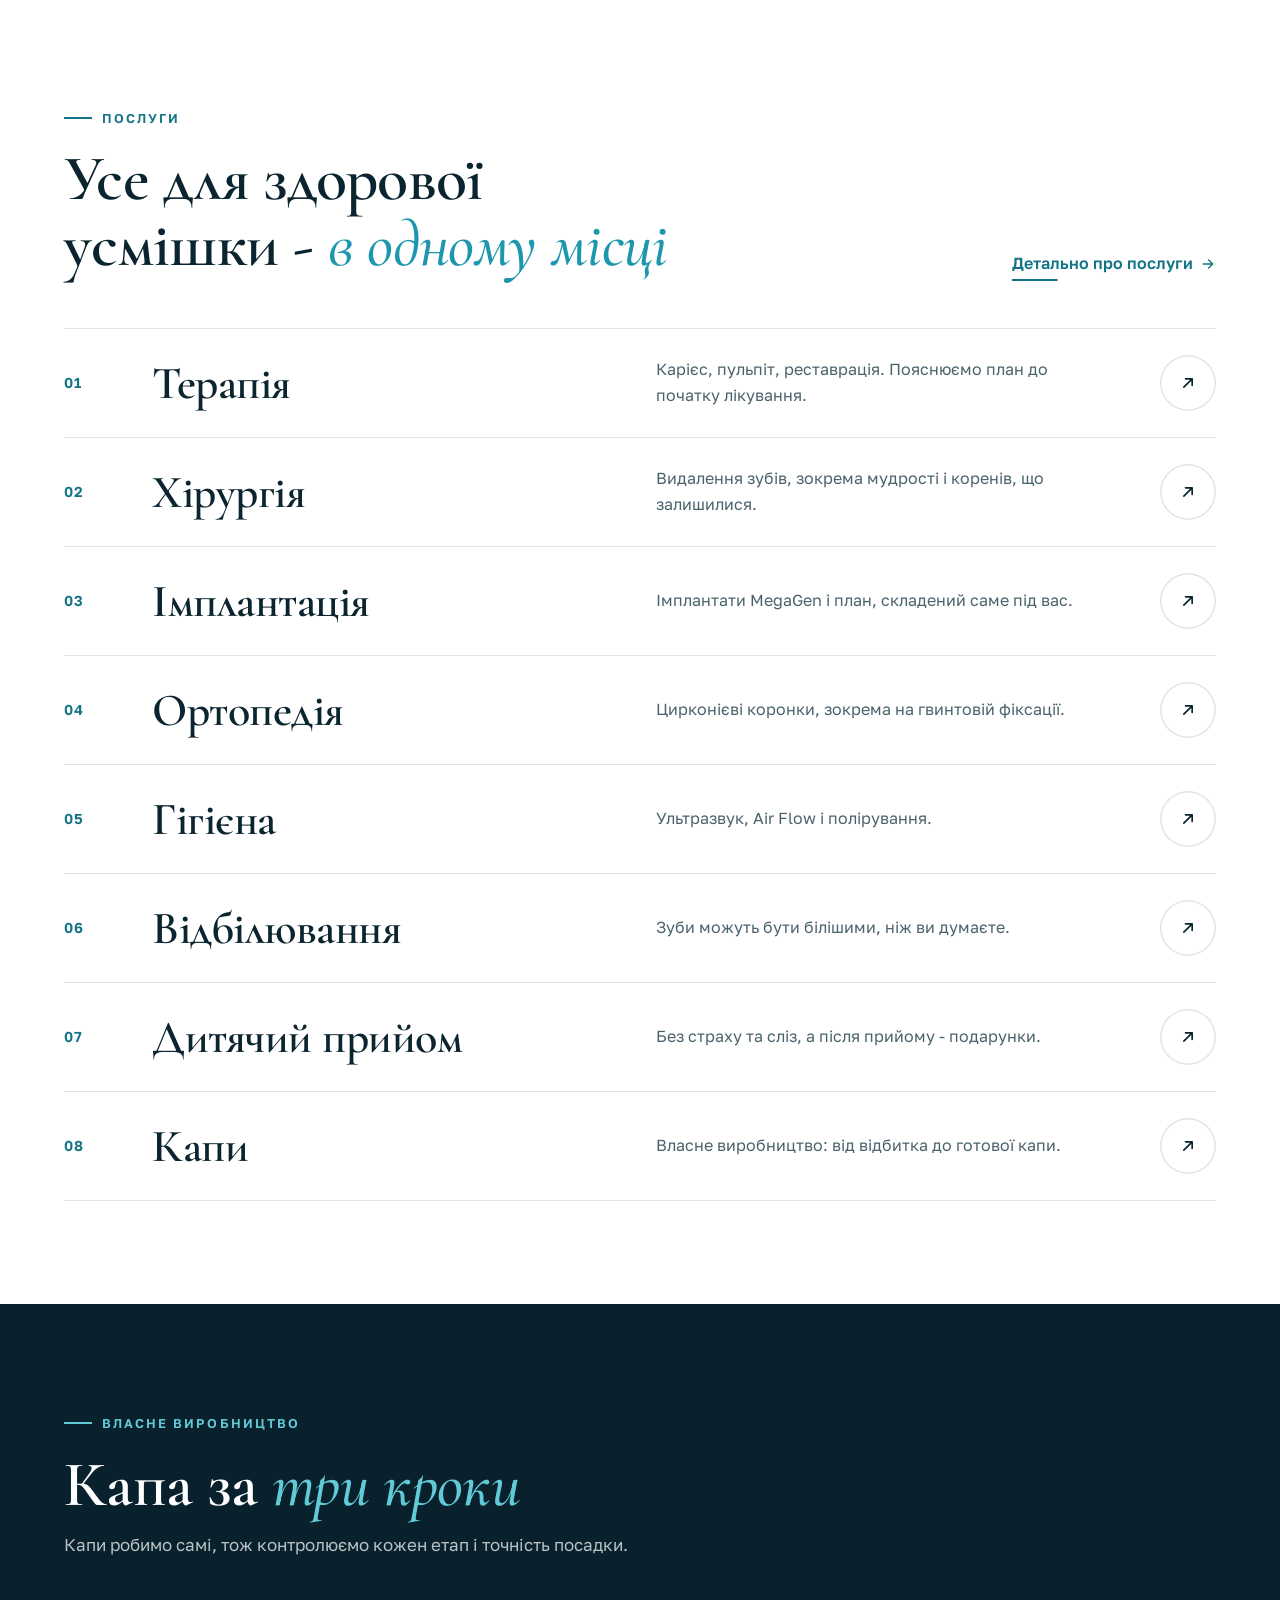
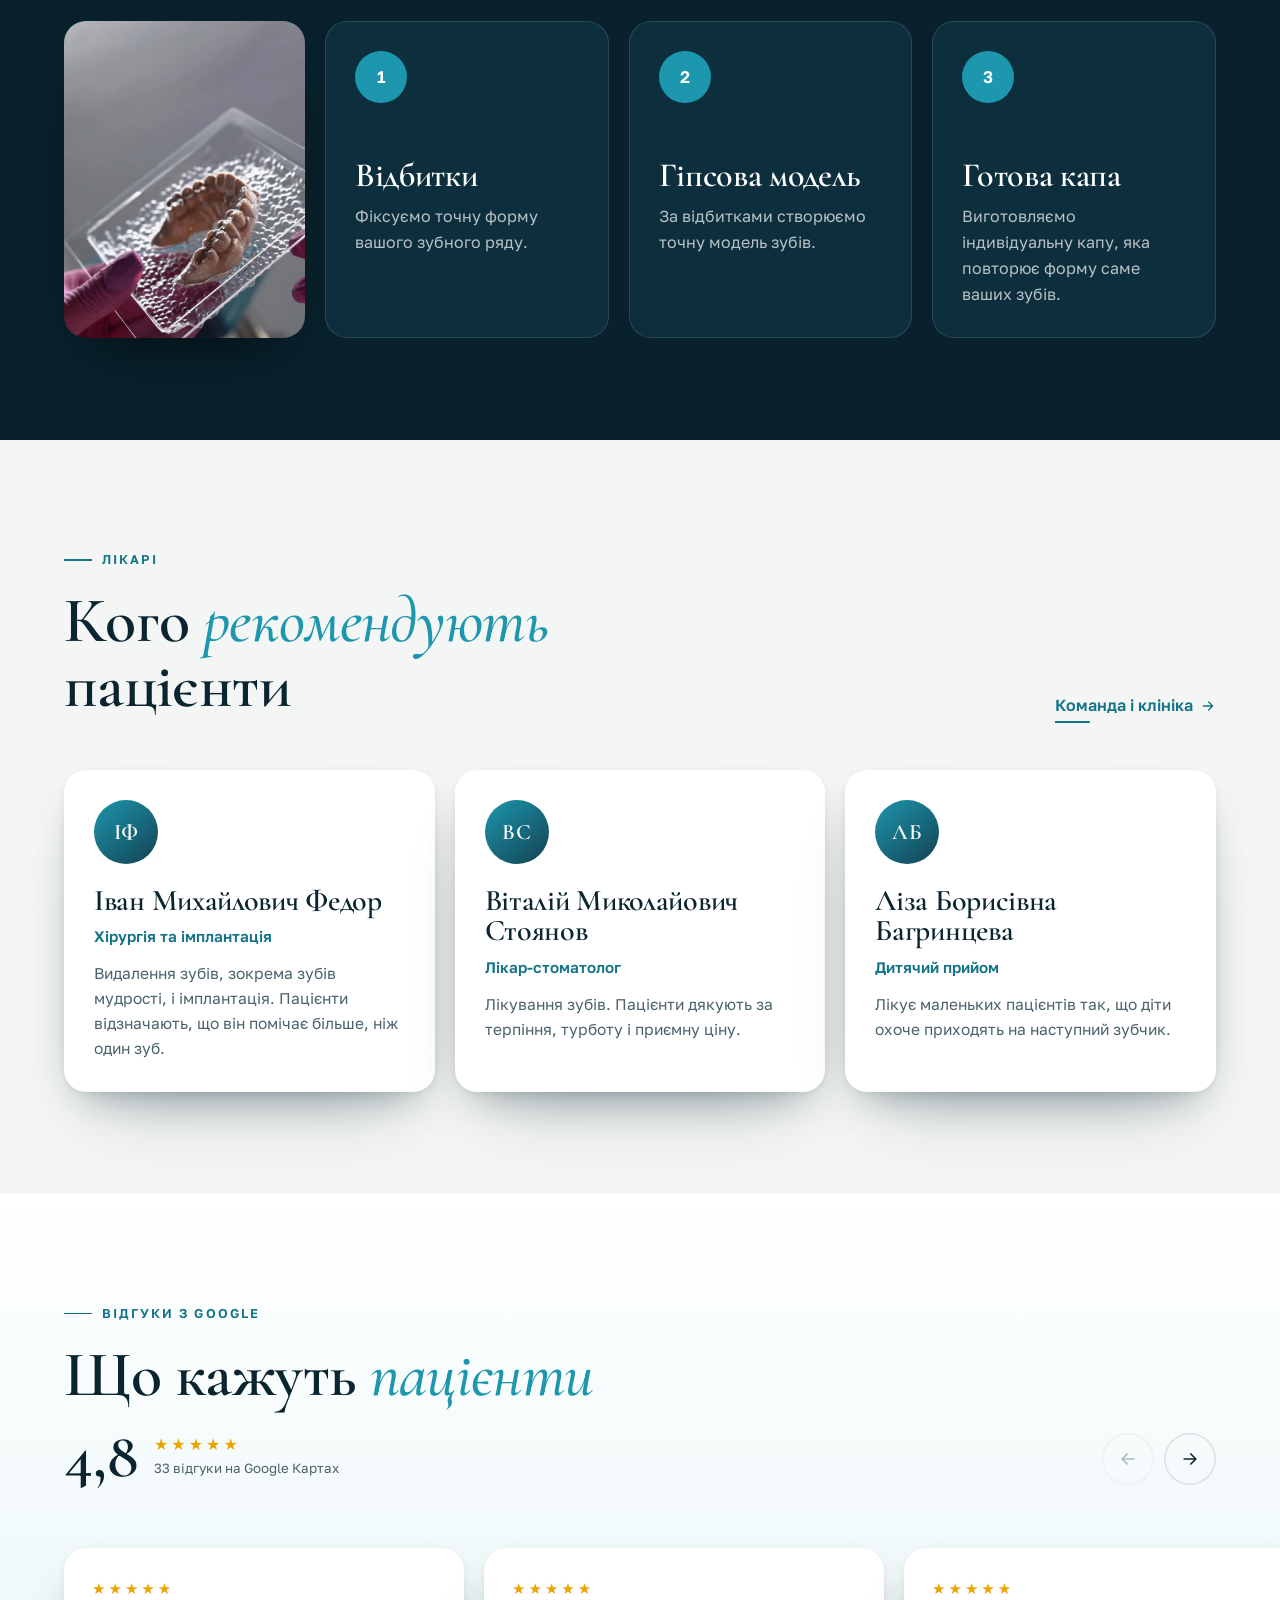
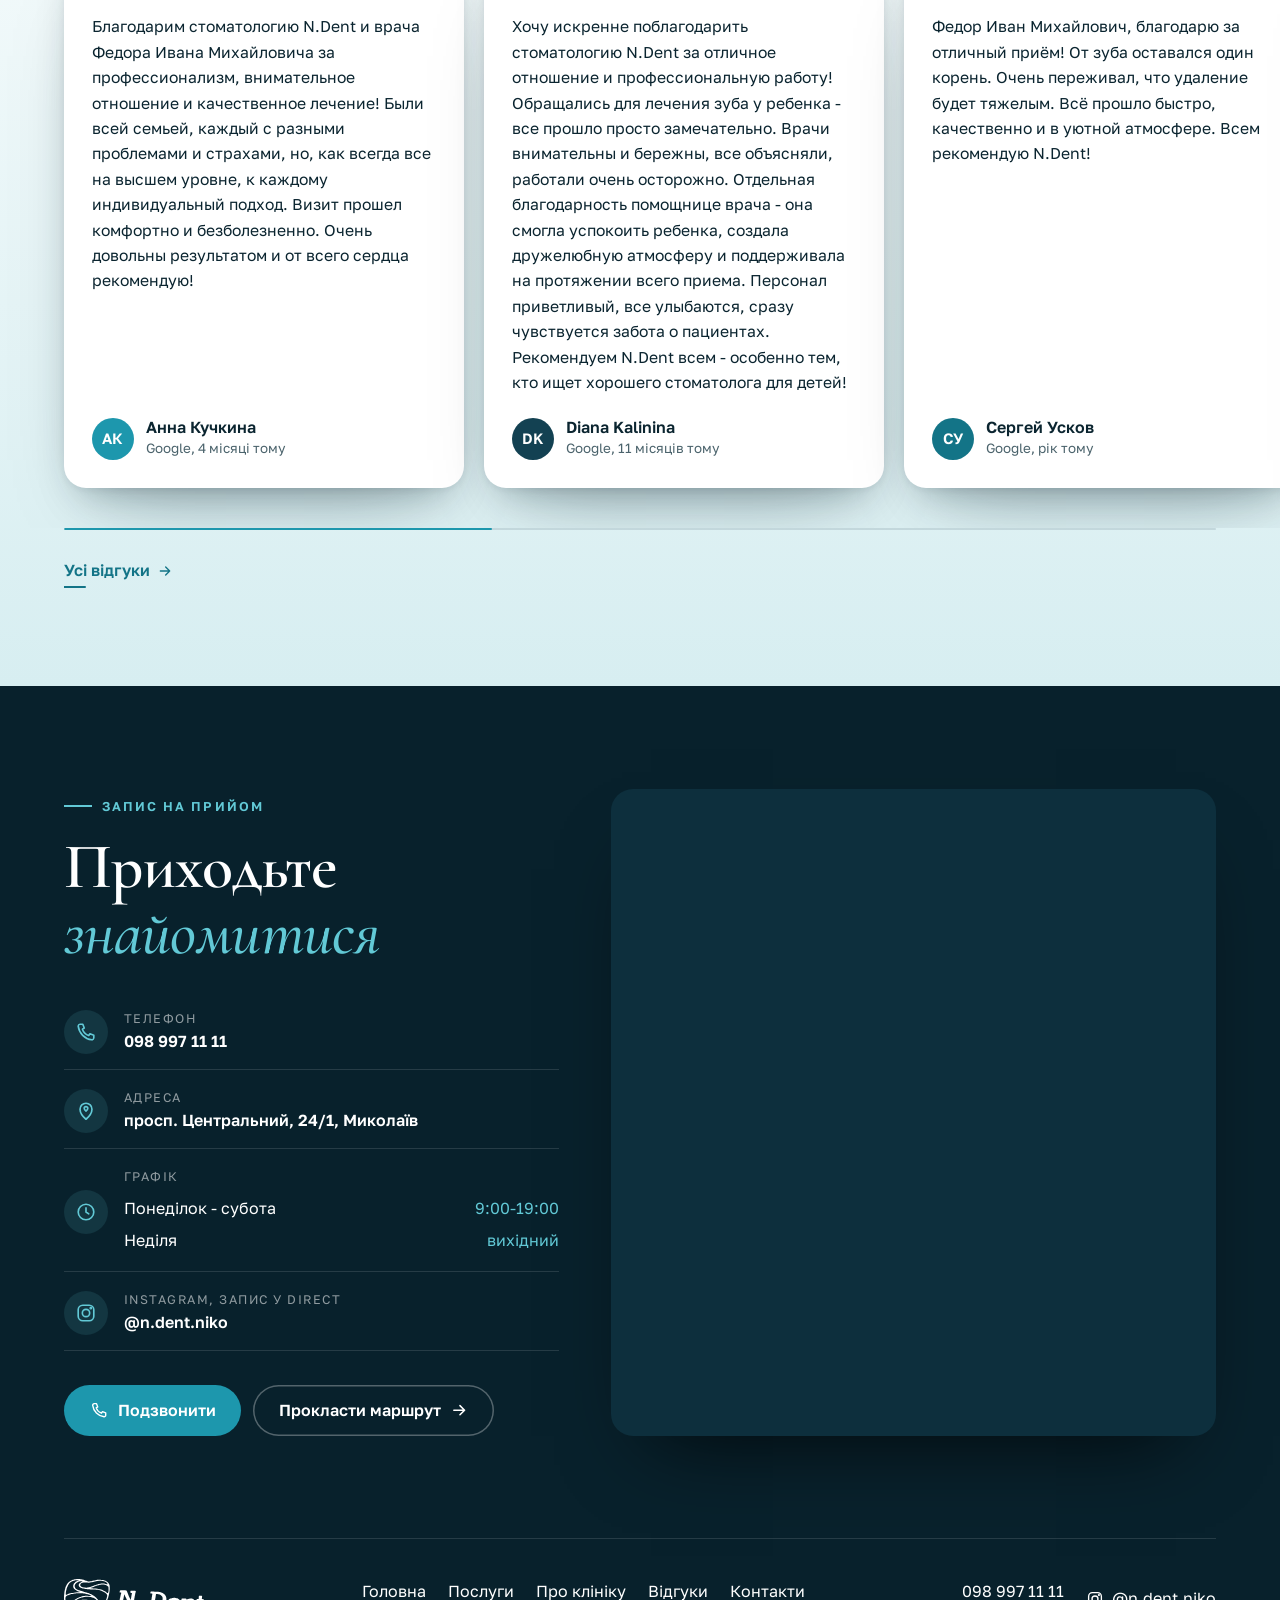
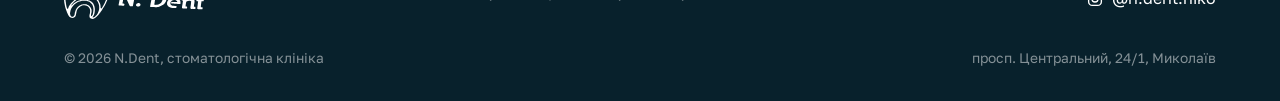
==== commit da989d78: "Add files via upload" ====
--- a/index.html
+++ b/index.html
@@ -63,6 +63,7 @@
 
 <main id="main">
 <section class="hero">
+ <div class="wrap hero__grid">
   <div class="hero__text">
     <span class="kicker">Стоматологія · Миколаїв</span>
     <h1><span class="ln"><span>Страх</span></span><span class="ln"><span>закінчується</span></span><span class="ln"><span>ще на <em>порозі</em></span></span></h1>
@@ -71,8 +72,9 @@
     <div class="hero__addr"><svg aria-hidden="true"><use href="#i-pin"/></svg><span>просп. Центральний, 24/1, Миколаїв</span></div>
   </div>
   <div class="hero__media">
-    <img class="hero__img" src="img/patient.webp" alt="Усміхнена пацієнтка в кріслі стоматології N.Dent" width="1176" height="1470" fetchpriority="high">
+    <img class="hero__img" src="img/patient.webp" alt="Усміхнена пацієнтка в кріслі стоматології N.Dent" width="940" height="1175" fetchpriority="high">
   </div>
+ </div>
 </section>
 
 <section class="sec">
--- a/css/style.css
+++ b/css/style.css
@@ -122,28 +122,23 @@
 .open .hcall .btn{visibility:hidden}
 
 /* ---------- герой ---------- */
-.hero{position:relative;background:var(--ink);color:#fff;min-height:100svh;display:grid;grid-template-columns:1fr 1fr;overflow:hidden}
-.hero::before{content:"";position:absolute;left:-20%;top:-30%;width:70%;height:90%;background:radial-gradient(closest-side,rgba(29,151,173,.28),transparent);pointer-events:none}
-.hero__text{position:relative;z-index:2;display:flex;flex-direction:column;justify-content:center;padding:120px clamp(24px,4vw,64px) 64px max(var(--gut),calc((100vw - var(--wrap))/2 + var(--gut)))}
-.hero h1{font-size:clamp(52px,6.4vw,104px);line-height:.95}
+.hero{position:relative;background:var(--ink);color:#fff;overflow:hidden;padding:clamp(120px,13vw,160px) 0 clamp(64px,8vw,104px)}
+.hero::before{content:"";position:absolute;left:-15%;top:-30%;width:70%;height:110%;background:radial-gradient(closest-side,rgba(29,151,173,.28),transparent);pointer-events:none}
+.hero__grid{position:relative;display:grid;grid-template-columns:1.15fr .85fr;gap:clamp(36px,6vw,96px);align-items:center}
+.hero__text{position:relative;z-index:2}
+.hero h1{font-size:clamp(50px,5.8vw,92px);line-height:.95}
 .hero h1 .ln{display:block;overflow:hidden;padding:.02em 0 .08em}
 .hero h1 .ln>span{display:inline-block}
-.hero__p{margin:28px 0 36px;max-width:42ch;font-size:clamp(17px,1.25vw,19px);color:rgba(255,255,255,.74)}
+.hero__p{margin:26px 0 34px;max-width:44ch;font-size:clamp(17px,1.25vw,19px);color:rgba(255,255,255,.74)}
 .hero__cta{display:flex;flex-wrap:wrap;gap:12px}
 .hero__cta .btn--line{color:#fff;box-shadow:inset 0 0 0 1.5px rgba(255,255,255,.3)}
 .hero__cta .btn--line::after{background:#fff}
 .hero__cta .btn--line:hover{color:var(--ink)}
-.hero__addr{display:flex;align-items:center;gap:10px;margin-top:44px;padding-top:24px;border-top:1px solid var(--line-d);color:rgba(255,255,255,.66);font-size:.95rem}
+.hero__addr{display:flex;align-items:center;gap:10px;margin-top:40px;padding-top:22px;border-top:1px solid var(--line-d);color:rgba(255,255,255,.66);font-size:.95rem;max-width:520px}
 .hero__addr svg{width:20px;height:20px;color:var(--aqua);flex:none}
-.hero__media{position:relative;min-height:100svh;overflow:hidden}
-.hero__img{position:absolute;inset:0;width:100%;height:100%;object-fit:cover;object-position:30% 35%}
-.hero__svg .lines{fill:var(--aqua)}
-.hero__media::after{content:"";position:absolute;inset:0 0 auto;height:160px;background:linear-gradient(180deg,rgba(8,33,44,.7),rgba(8,33,44,0));pointer-events:none;z-index:1}
-img.pl{object-position:20% 50%}
-.hero__scroll{position:absolute;right:28px;bottom:28px;z-index:3;display:flex;align-items:center;gap:10px;font-size:.78rem;letter-spacing:.16em;text-transform:uppercase;color:rgba(255,255,255,.75)}
-.hero__scroll i{width:1.5px;height:44px;background:rgba(255,255,255,.25);position:relative;overflow:hidden}
-.hero__scroll i::after{content:"";position:absolute;left:0;right:0;top:-40%;height:40%;background:var(--aqua);animation:drip 2.2s var(--ease) infinite}
-@keyframes drip{to{top:100%}}
+.hero__media{position:relative;justify-self:end;width:100%;max-width:440px}
+.hero__media::before{content:"";position:absolute;inset:22px -22px -22px 22px;border-radius:30px;border:1.5px solid rgba(98,201,214,.45)}
+.hero__img{position:relative;display:block;width:100%;height:auto;aspect-ratio:4/5;object-fit:cover;object-position:35% 30%;border-radius:28px;box-shadow:0 40px 80px -30px rgba(0,0,0,.75)}
 
 /* ---------- маніфест ---------- */
 .mani{display:grid;grid-template-columns:1.15fr .85fr;gap:clamp(36px,6vw,96px);align-items:center}
@@ -306,10 +301,9 @@
   .team,.plist{grid-template-columns:1fr 1fr}
 }
 @media (max-width:900px){
-  .hero{grid-template-columns:1fr;min-height:0}
-  .hero__media{order:-1;min-height:0;height:68svh}
-  .hero__text{padding:36px var(--gut) 56px}
-  .hero__scroll{display:none}
+  .hero{padding-top:104px}
+  .hero__grid{grid-template-columns:1fr}
+  .hero__media{order:-1;justify-self:center;max-width:380px;margin-right:22px}
   .mani,.visit,.story,.svc{grid-template-columns:1fr}
   .stack{max-width:400px}
   .svc:nth-child(even) .svc__ph{order:0}
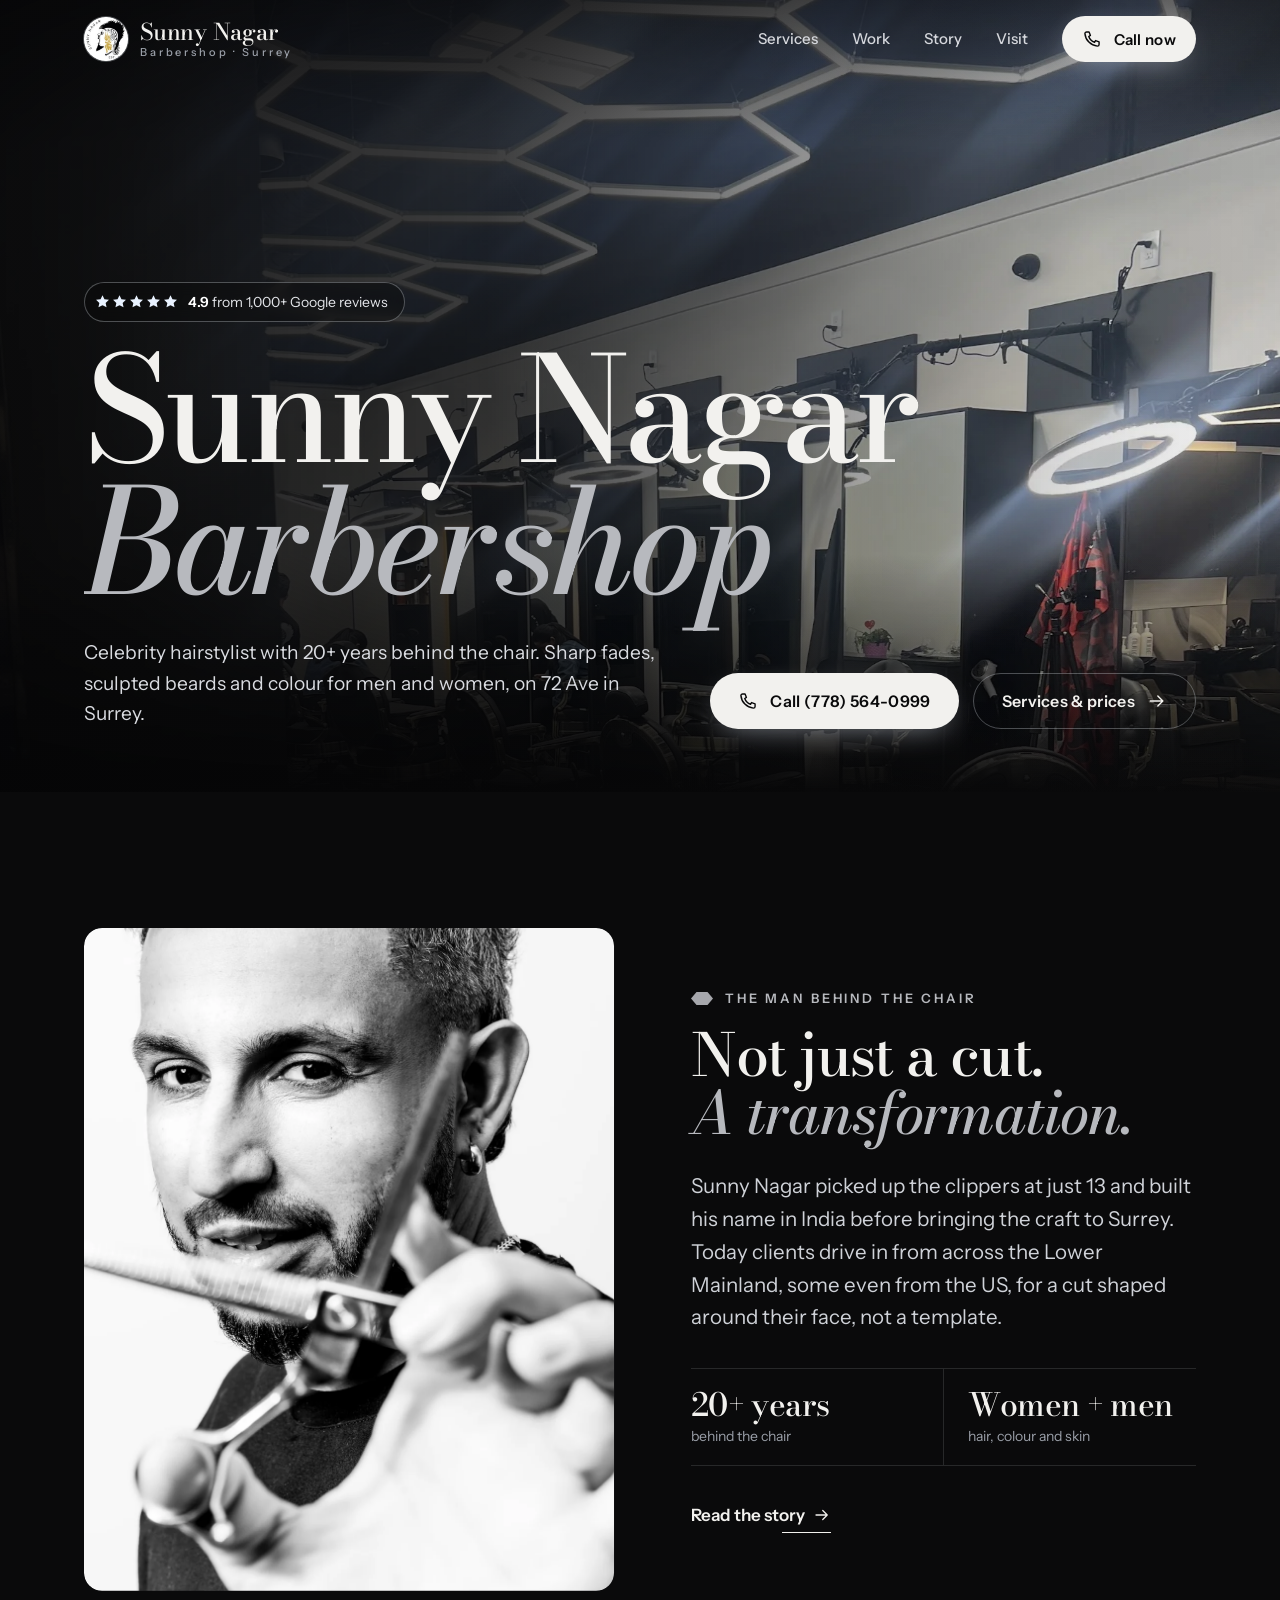
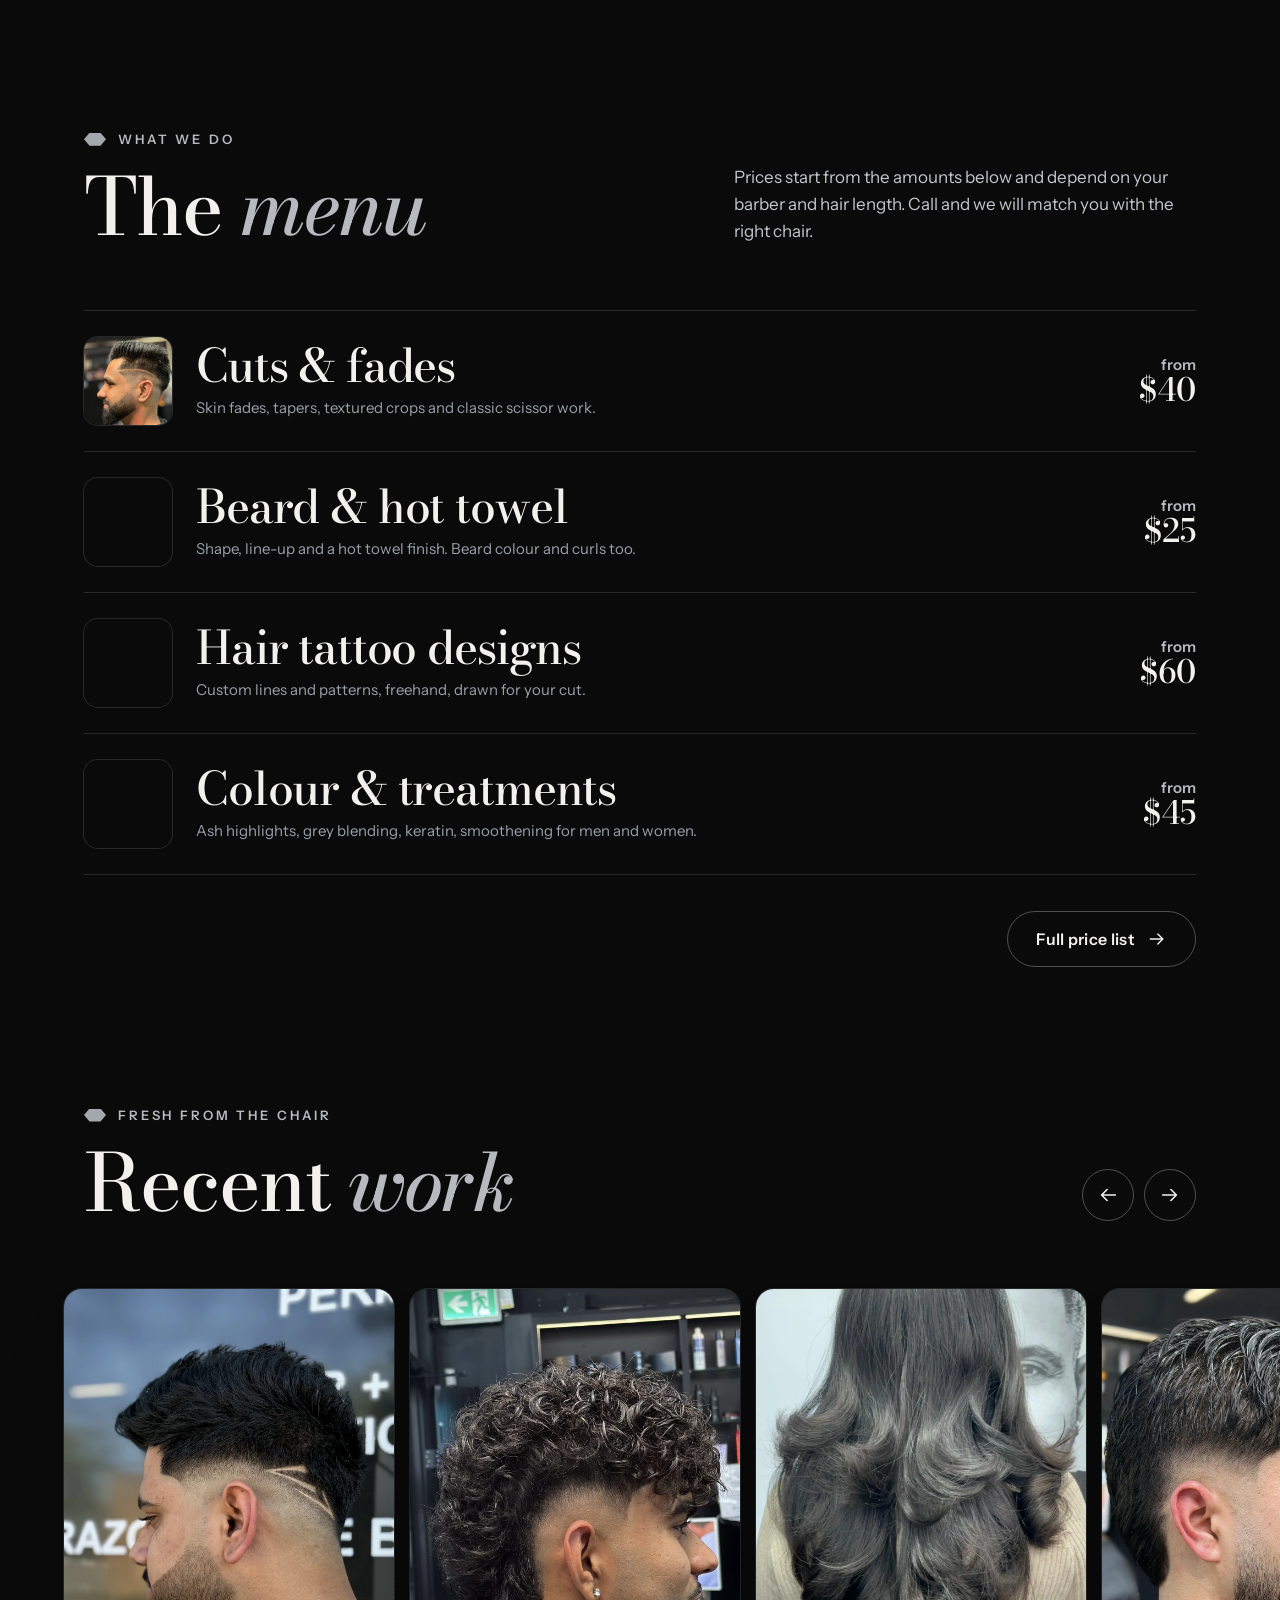
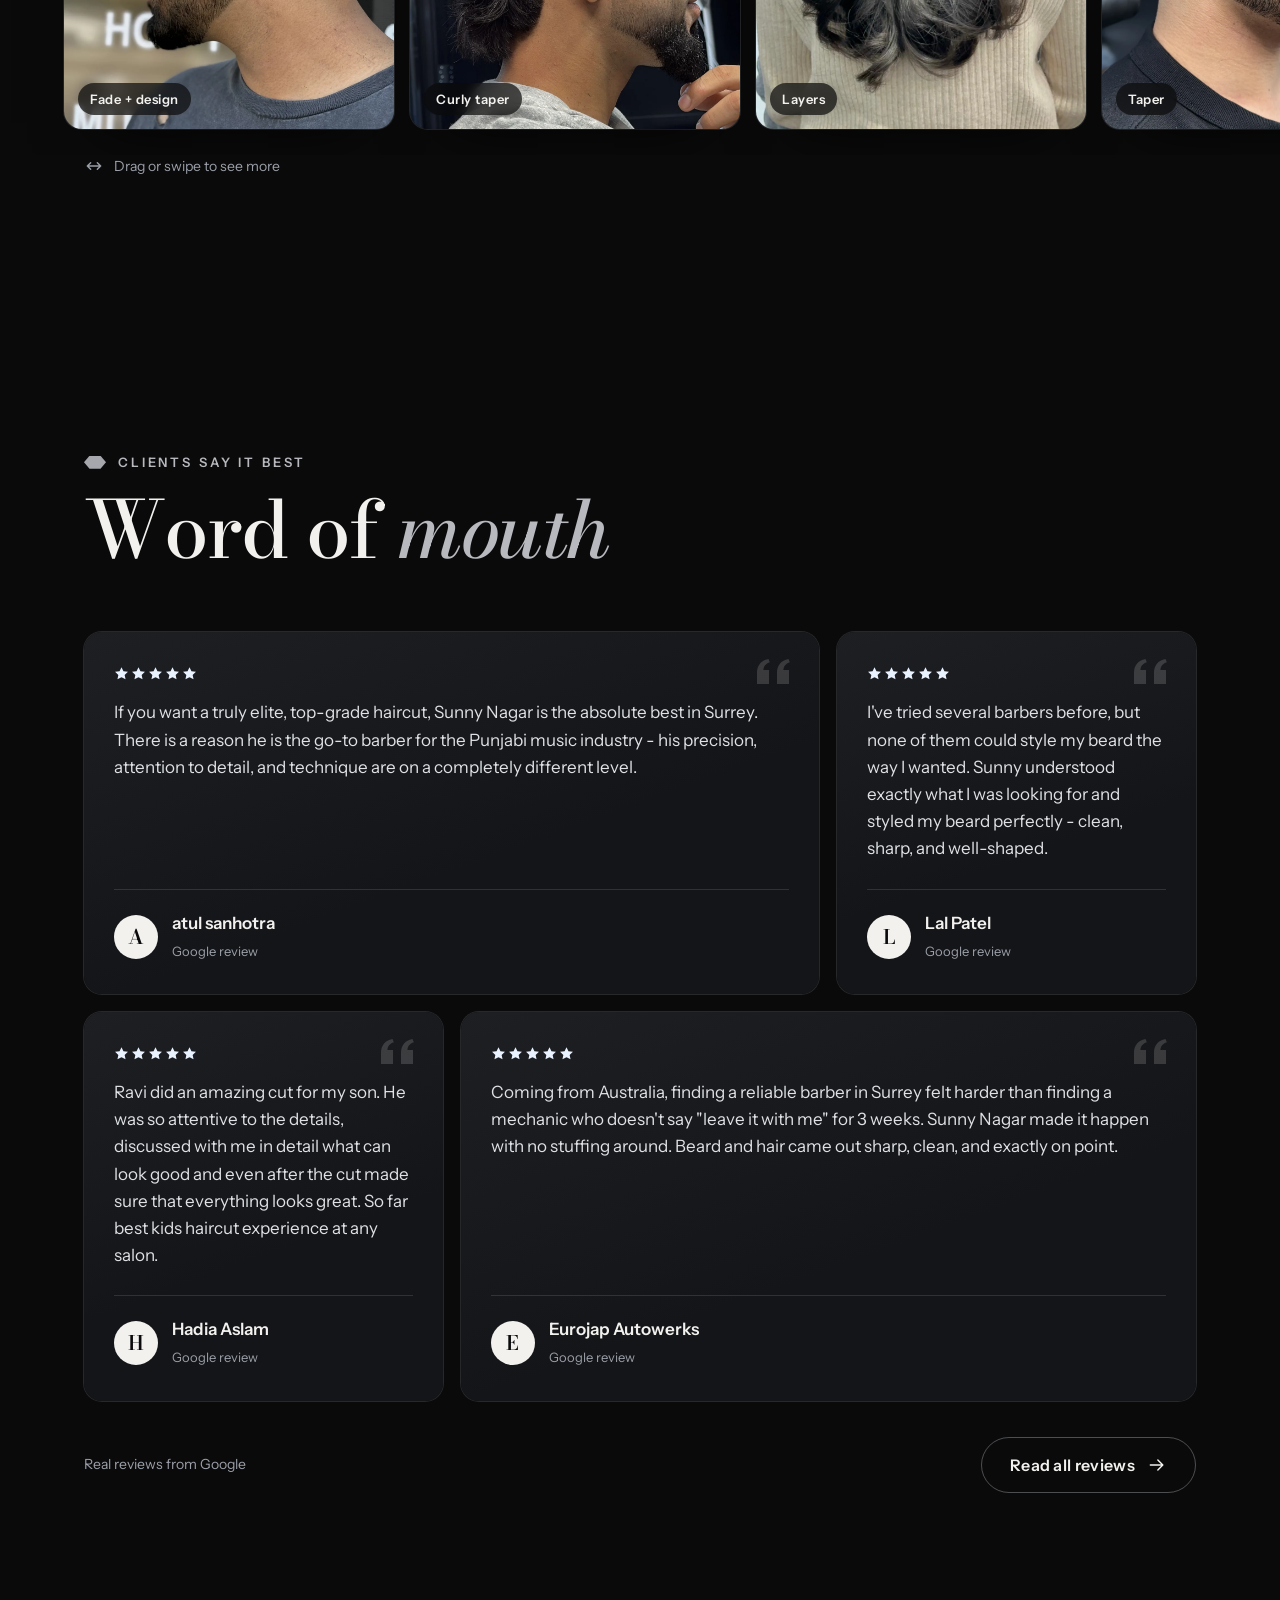
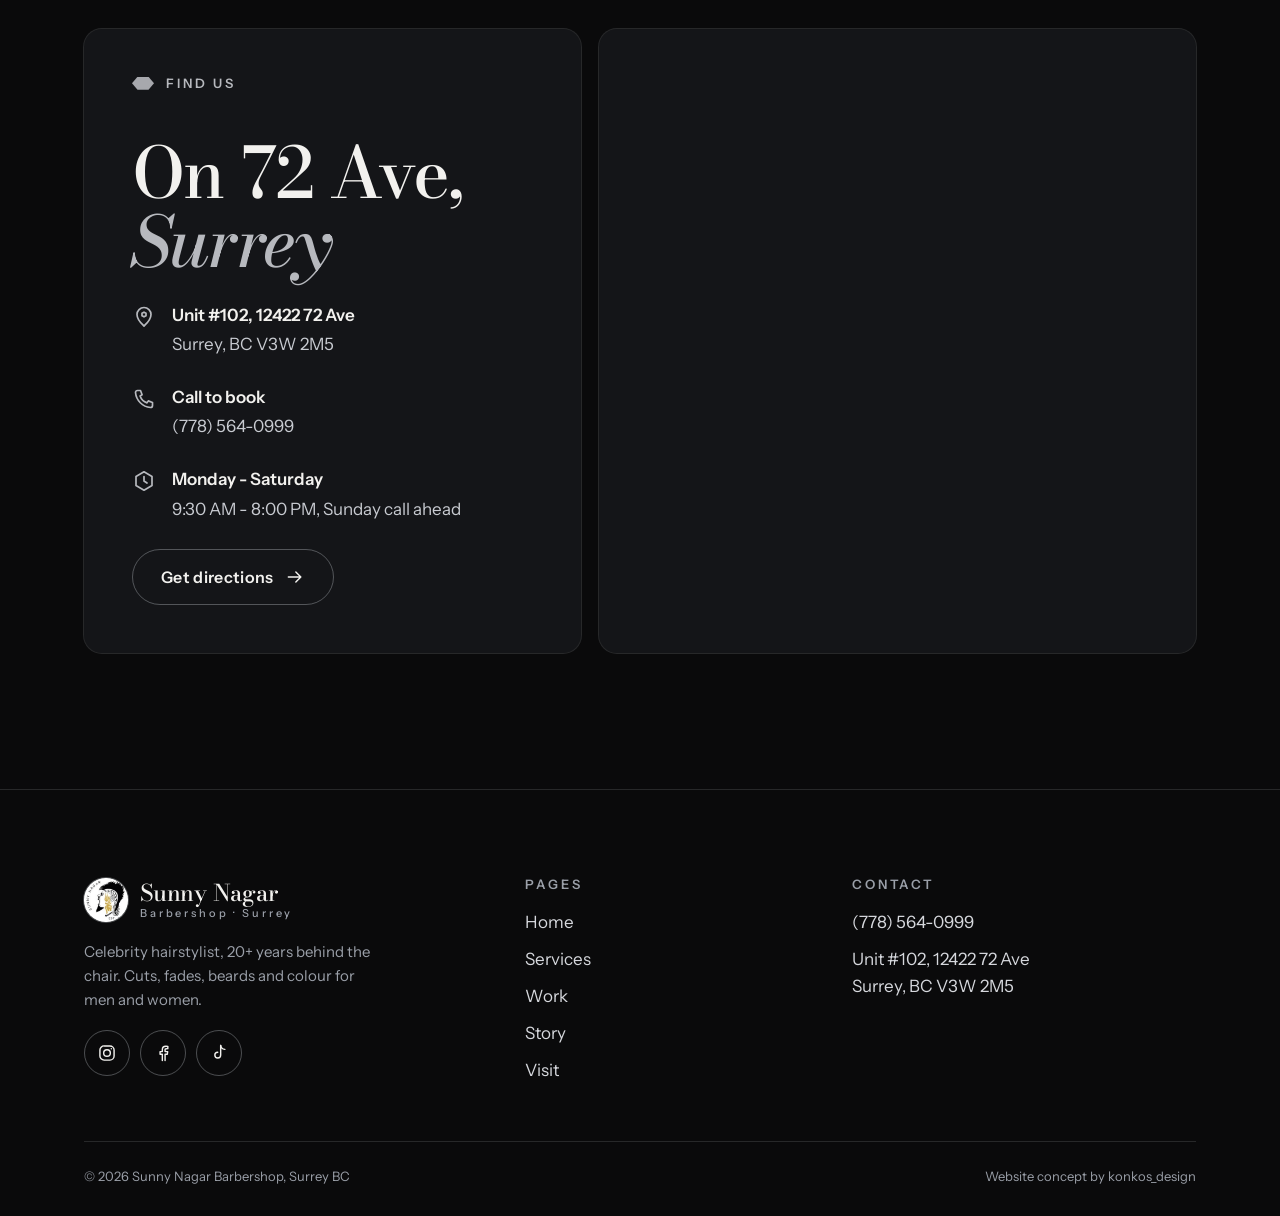
==== commit 5b22ce24: "Add files via upload" ====
--- a/index.html
+++ b/index.html
@@ -1,162 +1,175 @@
 <!doctype html>
-<html lang="uk">
+<html lang="en">
 <head>
 <meta charset="utf-8">
 <meta name="viewport" content="width=device-width, initial-scale=1, viewport-fit=cover">
 <meta name="robots" content="noindex, nofollow">
-<title>N.Dent - стоматологія в Миколаєві</title>
-<meta name="description" content="Затишна сучасна стоматологія N.Dent на просп. Центральному в Миколаєві: терапія, хірургія, імплантація, ортопедія, гігієна, відбілювання і дитячий прийом. Запис: 098 997 11 11.">
-<meta name="theme-color" content="#08212c">
-<link rel="icon" href="img/favicon.svg" type="image/svg+xml">
-<link rel="apple-touch-icon" href="img/apple-touch-icon.png">
+<title>Sunny Nagar Barbershop | Barber in Surrey, BC</title>
+<meta name="description" content="Celebrity hairstylist Sunny Nagar and team in Surrey, BC. Fades, beard sculpting, hair designs and colour for men and women. Call (778) 564-0999.">
+<meta name="theme-color" content="#0a0a0b">
+<link rel="canonical" href="https://konkos-design.github.io/sunny-nagar-barbershop/">
 <meta property="og:type" content="website">
-<meta property="og:locale" content="uk_UA">
-<meta property="og:site_name" content="N.Dent">
-<meta property="og:title" content="N.Dent - стоматологія в Миколаєві">
-<meta property="og:description" content="Затишна сучасна стоматологія N.Dent на просп. Центральному в Миколаєві: терапія, хірургія, імплантація, ортопедія, гігієна, відбілювання і дитячий прийом. Запис: 098 997 11 11.">
-<meta property="og:url" content="https://konkos-design.github.io/n-dent-mykolaiv/">
-<meta property="og:image" content="https://konkos-design.github.io/n-dent-mykolaiv/img/og.jpg">
+<meta property="og:site_name" content="Sunny Nagar Barbershop">
+<meta property="og:title" content="Sunny Nagar Barbershop | Barber in Surrey, BC">
+<meta property="og:description" content="Celebrity hairstylist Sunny Nagar and team in Surrey, BC. Fades, beard sculpting, hair designs and colour for men and women. Call (778) 564-0999.">
+<meta property="og:url" content="https://konkos-design.github.io/sunny-nagar-barbershop/">
+<meta property="og:image" content="https://konkos-design.github.io/sunny-nagar-barbershop/img/og.jpg">
 <meta property="og:image:width" content="1200">
 <meta property="og:image:height" content="630">
-<meta property="og:image:alt" content="Стоматологія N.Dent у Миколаєві">
 <meta name="twitter:card" content="summary_large_image">
-<meta name="twitter:title" content="N.Dent - стоматологія в Миколаєві">
-<meta name="twitter:description" content="Затишна сучасна стоматологія N.Dent на просп. Центральному в Миколаєві: терапія, хірургія, імплантація, ортопедія, гігієна, відбілювання і дитячий прийом. Запис: 098 997 11 11.">
-<meta name="twitter:image" content="https://konkos-design.github.io/n-dent-mykolaiv/img/og.jpg">
-<link rel="preload" href="fonts/cormorant-garamond-cyrillic-600-normal.woff2" as="font" type="font/woff2" crossorigin>
-<link rel="preload" href="fonts/golos-text-cyrillic-400-normal.woff2" as="font" type="font/woff2" crossorigin>
+<meta name="twitter:title" content="Sunny Nagar Barbershop | Barber in Surrey, BC">
+<meta name="twitter:description" content="Celebrity hairstylist Sunny Nagar and team in Surrey, BC. Fades, beard sculpting, hair designs and colour for men and women. Call (778) 564-0999.">
+<meta name="twitter:image" content="https://konkos-design.github.io/sunny-nagar-barbershop/img/og.jpg">
+<link rel="icon" href="img/favicon.png" type="image/png">
+<link rel="apple-touch-icon" href="img/apple-touch-icon.png">
+<link rel="preload" href="fonts/bodoni-moda-latin-500-normal.woff2" as="font" type="font/woff2" crossorigin>
 <link rel="stylesheet" href="css/style.css">
 </head>
 <body>
-<svg width="0" height="0" style="position:absolute" aria-hidden="true"><defs>
-<symbol id="i-phone" viewBox="0 0 24 24" fill="none" stroke="currentColor" stroke-width="1.8" stroke-linecap="round" stroke-linejoin="round"><path d="M5.5 3.5h3l1.6 4.2-2 1.3a11 11 0 0 0 6.9 6.9l1.3-2 4.2 1.6v3a2 2 0 0 1-2.2 2A17 17 0 0 1 3.5 5.7a2 2 0 0 1 2-2.2z"/></symbol>
-<symbol id="i-pin" viewBox="0 0 24 24" fill="none" stroke="currentColor" stroke-width="1.8" stroke-linecap="round" stroke-linejoin="round"><path d="M12 21s-6.5-5.6-6.5-11a6.5 6.5 0 0 1 13 0c0 5.4-6.5 11-6.5 11z"/><path d="M12 7.2c-1.1 0-2 .8-2 1.9 0 1.6 2 3.1 2 3.1s2-1.5 2-3.1c0-1.1-.9-1.9-2-1.9z"/></symbol>
-<symbol id="i-clock" viewBox="0 0 24 24" fill="none" stroke="currentColor" stroke-width="1.8" stroke-linecap="round" stroke-linejoin="round"><circle cx="12" cy="12" r="8.5"/><path d="M12 7.5V12l3 2"/></symbol>
-<symbol id="i-arrow" viewBox="0 0 24 24" fill="none" stroke="currentColor" stroke-width="2" stroke-linecap="round" stroke-linejoin="round"><path d="M5 12h14M13 6l6 6-6 6"/></symbol>
-<symbol id="i-arrow-ur" viewBox="0 0 24 24" fill="none" stroke="currentColor" stroke-width="2" stroke-linecap="round" stroke-linejoin="round"><path d="M7 17 17 7M9 7h8v8"/></symbol>
-<symbol id="i-insta" viewBox="0 0 24 24" fill="none" stroke="currentColor" stroke-width="1.8" stroke-linecap="round" stroke-linejoin="round"><rect x="3.5" y="3.5" width="17" height="17" rx="5"/><circle cx="12" cy="12" r="4"/><circle cx="17.2" cy="6.8" r=".6" fill="currentColor"/></symbol>
-<symbol id="i-quote" viewBox="0 0 24 24" fill="currentColor"><path d="M4 18v-5.5C4 8.4 6.2 6 10 5.5v2.6c-2 .5-3 1.9-3 4H10V18H4zm10 0v-5.5c0-4.1 2.2-6.5 6-7v2.6c-2 .5-3 1.9-3 4h3V18h-6z"/></symbol>
-<symbol id="i-tooth" viewBox="0 0 32 32" fill="none" stroke="currentColor" stroke-width="1.7" stroke-linecap="round" stroke-linejoin="round"><path d="M10.5 4.5c-3.3 0-5.5 2.6-5.5 6.2 0 3 1.4 4.6 2 7.3.8 3.6 1 9.5 3.6 9.5 2.4 0 2.2-6.2 5.4-6.2s3 6.2 5.4 6.2c2.6 0 2.8-5.9 3.6-9.5.6-2.7 2-4.3 2-7.3 0-3.6-2.2-6.2-5.5-6.2-2.4 0-3.6 1.4-5.5 1.4s-3.1-1.4-5.5-1.4z"/></symbol>
-<symbol id="i-therapy" viewBox="0 0 32 32" fill="none" stroke="currentColor" stroke-width="1.7" stroke-linecap="round" stroke-linejoin="round"><path d="M9.5 7c-2.8 0-4.5 2.2-4.5 5.2 0 2.5 1.2 3.9 1.7 6.1.7 3 .8 7.7 3 7.7 2 0 1.8-5 4.5-5s2.5 5 4.5 5c2.2 0 2.3-4.7 3-7.7"/><path d="M19 4.5l5 5M27.5 3.5 21 10l1.5 1.5L29 5"/><path d="M12 12.5c1.2 1 2.8 1 4 0"/></symbol>
-<symbol id="i-surgery" viewBox="0 0 32 32" fill="none" stroke="currentColor" stroke-width="1.7" stroke-linecap="round" stroke-linejoin="round"><path d="M10 13c-2.4 0-4-1.8-4-4.3S7.6 4.5 10 4.5c1.7 0 2.6 1 4 1s2.3-1 4-1c2.4 0 4 1.7 4 4.2S20.4 13 18 13"/><path d="M11 13l1 6M17 13l-1 6"/><path d="M14 22v6M10.5 25.5 14 29l3.5-3.5"/></symbol>
-<symbol id="i-implant" viewBox="0 0 32 32" fill="none" stroke="currentColor" stroke-width="1.7" stroke-linecap="round" stroke-linejoin="round"><path d="M9 4.5h14c1.4 0 2 1.3 1.6 2.6l-1.3 4.4H8.7L7.4 7.1C7 5.8 7.6 4.5 9 4.5z"/><path d="M12.5 11.5v2.5h7v-2.5"/><path d="M11.5 16h9M12 19.5h8M12.6 23h6.8M13.4 26.5h5.2"/><path d="M16 14v15"/></symbol>
-<symbol id="i-crown" viewBox="0 0 32 32" fill="none" stroke="currentColor" stroke-width="1.7" stroke-linecap="round" stroke-linejoin="round"><path d="M6 12.5c0-4 2.5-7 6-7 1.6 0 2.6.8 4 .8s2.4-.8 4-.8c3.5 0 6 3 6 7v2H6v-2z"/><path d="M8 14.5v4c0 1.5 1.2 2.5 2.6 2.5h10.8c1.4 0 2.6-1 2.6-2.5v-4"/><path d="M12 21v6M20 21v6M16 21v4"/></symbol>
-<symbol id="i-hygiene" viewBox="0 0 32 32" fill="none" stroke="currentColor" stroke-width="1.7" stroke-linecap="round" stroke-linejoin="round"><path d="M16 4.5s-7 7.6-7 12.4a7 7 0 0 0 14 0c0-4.8-7-12.4-7-12.4z"/><path d="M12.6 18.5a3.6 3.6 0 0 0 3.4 3.1"/><path d="M25.5 5v4M23.5 7h4M6 22v3M4.5 23.5h3"/></symbol>
-<symbol id="i-white" viewBox="0 0 32 32" fill="none" stroke="currentColor" stroke-width="1.7" stroke-linecap="round" stroke-linejoin="round"><path d="M11 8.5c-2.8 0-4.5 2.2-4.5 5.2 0 2.5 1.2 3.9 1.7 6.1.7 3 .8 7.7 3 7.7 2 0 1.8-5 4.5-5s2.5 5 4.5 5c2.2 0 2.3-4.7 3-7.7.5-2.2 1.7-3.6 1.7-6.1"/><path d="M24 2.5l1.2 3.3 3.3 1.2-3.3 1.2L24 11.5l-1.2-3.3-3.3-1.2 3.3-1.2z"/><path d="M10.5 13.5c.8-1.6 2.3-2 3.5-1.6"/></symbol>
-<symbol id="i-kids" viewBox="0 0 32 32" fill="none" stroke="currentColor" stroke-width="1.7" stroke-linecap="round" stroke-linejoin="round"><circle cx="16" cy="17" r="10"/><path d="M12.5 15.5v.5M19.5 15.5v.5"/><path d="M12 20c2.3 2.2 5.7 2.2 8 0"/><path d="M13 7.5c0-2 1.4-3.5 3-3.5 1.2 0 2 .7 2 1.6"/></symbol>
-<symbol id="i-kapa" viewBox="0 0 32 32" fill="none" stroke="currentColor" stroke-width="1.7" stroke-linecap="round" stroke-linejoin="round"><path d="M6 21c0-8 4.5-14 10-14s10 6 10 14"/><path d="M10.5 21c0-5.6 2.4-9.5 5.5-9.5s5.5 3.9 5.5 9.5"/><path d="M6 21h4.5M21.5 21H26"/><path d="M4 25.5h24"/></symbol>
-<symbol id="i-gift" viewBox="0 0 32 32" fill="none" stroke="currentColor" stroke-width="1.7" stroke-linecap="round" stroke-linejoin="round"><rect x="5" y="11" width="22" height="6" rx="1.5"/><path d="M7 17v9.5h18V17M16 11v15.5"/><path d="M16 11c-1.5-3.6-6.5-5-6.5-2 0 1.6 2.2 2 6.5 2zm0 0c1.5-3.6 6.5-5 6.5-2 0 1.6-2.2 2-6.5 2z"/></symbol>
-<symbol id="i-shield" viewBox="0 0 32 32" fill="none" stroke="currentColor" stroke-width="1.7" stroke-linecap="round" stroke-linejoin="round"><path d="M16 4 6.5 7.5v7.3c0 6 4 10.6 9.5 13.2 5.5-2.6 9.5-7.2 9.5-13.2V7.5L16 4z"/><path d="m11.5 16 3.2 3.2 6-6.4"/></symbol>
-<symbol id="i-cup" viewBox="0 0 32 32" fill="none" stroke="currentColor" stroke-width="1.7" stroke-linecap="round" stroke-linejoin="round"><path d="M6 13h16v6a7 7 0 0 1-7 7h-2a7 7 0 0 1-7-7v-6z"/><path d="M22 15h1.5a3 3 0 0 1 0 6H21.5"/><path d="M11 9c0-1.5 1.5-1.5 1.5-3M16 9c0-1.5 1.5-1.5 1.5-3"/></symbol>
-<symbol id="i-calendar" viewBox="0 0 32 32" fill="none" stroke="currentColor" stroke-width="1.7" stroke-linecap="round" stroke-linejoin="round"><rect x="5" y="7" width="22" height="20" rx="3"/><path d="M5 13h22M11 4v5M21 4v5"/><path d="m12 20 2.7 2.7L20 17.5"/></symbol>
-<symbol id="i-heart" viewBox="0 0 32 32" fill="none" stroke="currentColor" stroke-width="1.7" stroke-linecap="round" stroke-linejoin="round"><path d="M16 26.5S5 20.2 5 12.3A5.8 5.8 0 0 1 16 9.6a5.8 5.8 0 0 1 11 2.7c0 7.9-11 14.2-11 14.2z"/><path d="M10 14h3l1.5-2.5 2 5 1.5-2.5h4"/></symbol>
-</defs></svg>
-<a class="skip" href="#main">Перейти до змісту</a>
-<header class="header">
-  <div class="wrap header__in">
-    <a class="brand" href="index.html" aria-label="N.Dent - на головну"><img class="b-light" src="img/logo-white.svg" alt="N.Dent" width="147" height="42"><img class="b-dark" src="img/logo.svg" alt="" width="147" height="42"></a>
-    <nav class="nav" aria-label="Головне меню"><a href="index.html" aria-current="page">Головна</a><a href="poslugy.html">Послуги</a><a href="pro-nas.html">Про клініку</a><a href="vidguky.html">Відгуки</a><a href="kontakty.html">Контакти</a></nav>
-    <div class="hcall"><a class="btn" href="tel:+380989971111"><svg aria-hidden="true"><use href="#i-phone"/></svg><span>098 997 11 11</span></a><button class="burger" type="button" aria-label="Меню" aria-expanded="false" aria-controls="mnav"><span></span><span></span><span></span></button></div>
+<a class="sr" href="#main">Skip to content</a>
+<header class="hdr">
+  <div class="wrap hdr__in">
+    <a class="brand" href="index.html" aria-label="Sunny Nagar Barbershop home"><img src="img/logo.png" width="44" height="44" alt=""><span>Sunny Nagar<small>Barbershop &middot; Surrey</small></span></a>
+    <nav class="nav" aria-label="Main"><a class="nl" href="services.html">Services</a><a class="nl" href="work.html">Work</a><a class="nl" href="story.html">Story</a><a class="nl" href="visit.html">Visit</a><a class="btn btn--solid" href="tel:+17785640999"><svg viewBox="0 0 24 24" fill="none" stroke="currentColor" stroke-width="1.7" stroke-linecap="round" stroke-linejoin="round"><path d="M5.5 3.5h3l1.6 4.2-2 1.3a11 11 0 0 0 6.9 6.9l1.3-2 4.2 1.6v3a2 2 0 0 1-2 2A16.5 16.5 0 0 1 3.5 5.5a2 2 0 0 1 2-2z"/></svg>Call now</a>
+      <button class="burger" aria-label="Menu" aria-expanded="false" aria-controls="mmenu"><span></span><span></span><span></span></button>
+    </nav>
   </div>
 </header>
-<nav class="mnav" id="mnav" aria-label="Мобільне меню"><a class="l" href="index.html">Головна</a><a class="l" href="poslugy.html">Послуги</a><a class="l" href="pro-nas.html">Про клініку</a><a class="l" href="vidguky.html">Відгуки</a><a class="l" href="kontakty.html">Контакти</a><a class="btn" href="tel:+380989971111"><svg aria-hidden="true"><use href="#i-phone"/></svg><span>Подзвонити: 098 997 11 11</span></a></nav>
+<div class="mmenu" id="mmenu"><a class="ml" href="index.html">Home</a><a class="ml" href="services.html">Services</a><a class="ml" href="work.html">Work</a><a class="ml" href="story.html">Story</a><a class="ml" href="visit.html">Visit</a><a class="btn btn--solid" href="tel:+17785640999"><svg viewBox="0 0 24 24" fill="none" stroke="currentColor" stroke-width="1.7" stroke-linecap="round" stroke-linejoin="round"><path d="M5.5 3.5h3l1.6 4.2-2 1.3a11 11 0 0 0 6.9 6.9l1.3-2 4.2 1.6v3a2 2 0 0 1-2 2A16.5 16.5 0 0 1 3.5 5.5a2 2 0 0 1 2-2z"/></svg>(778) 564-0999</a></div>
+<main id="main">
 
-<main id="main">
 <section class="hero">
- <div class="wrap hero__grid">
-  <div class="hero__text">
-    <span class="kicker">Стоматологія · Миколаїв</span>
-    <h1><span class="ln"><span>Страх</span></span><span class="ln"><span>закінчується</span></span><span class="ln"><span>ще на <em>порозі</em></span></span></h1>
-    <p class="hero__p">N.Dent - затишна сучасна стоматологія для всієї родини. Лікуємо, видаляємо, імплантуємо і протезуємо уважно, без болю і без черг на тижні вперед.</p>
-    <div class="hero__cta"><a class="btn" href="tel:+380989971111"><svg aria-hidden="true"><use href="#i-phone"/></svg><span>Подзвонити: 098 997 11 11</span></a><a class="btn btn--line" href="#poslugy"><span>Послуги</span><svg class="ar" aria-hidden="true"><use href="#i-arrow"/></svg></a></div>
-    <div class="hero__addr"><svg aria-hidden="true"><use href="#i-pin"/></svg><span>просп. Центральний, 24/1, Миколаїв</span></div>
-  </div>
-  <div class="hero__media">
-    <img class="hero__img" src="img/patient.webp" alt="Усміхнена пацієнтка в кріслі стоматології N.Dent" width="940" height="1175" fetchpriority="high">
-  </div>
- </div>
-</section>
-
-<section class="sec">
-  <div class="wrap mani">
-    <div>
-      <span class="kicker">Про нас</span>
-      <p class="mani__text">Ми створювали N.Dent, щоб <b>професіоналізм лікарів</b>, приємні ціни і затишна атмосфера поєдналися в одному місці. Тут лікують не лише зуби, а й страхи.</p>
-      <div class="mani__meta rv"><div><strong>22.10.2024</strong>день відкриття</div><div><strong>Діти й дорослі</strong>лікуємо всю родину</div></div>
-      <a class="ulink rv" style="margin-top:28px" href="pro-nas.html">Більше про клініку <svg aria-hidden="true"><use href="#i-arrow"/></svg></a>
-    </div>
-    <div class="stack rv d2">
-      <div class="ph a" data-par="20"><img src="img/sign.webp" alt="Вивіска стоматології N.Dent" loading="lazy" width="1114" height="1392"></div>
-      <div class="ph b"><img src="img/card.webp" alt="Візитка N.Dent поруч із моделлю щелепи" loading="lazy" width="1080" height="810"></div>
+  <div class="hero__img"><picture><source media="(max-width: 760px)" srcset="img/hero-tall.webp" width="1100" height="1384"><img src="img/hero-wide.webp" width="2000" height="1125" alt="Inside Sunny Nagar Barbershop in Surrey, black barber chairs under hexagon lights" fetchpriority="high" sizes="100vw"></picture></div>
+  <div class="hero__shade"></div>
+  <canvas aria-hidden="true"></canvas>
+  <div class="wrap hero__in">
+    <a class="rating fade-up" href="https://search.google.com/local/reviews?placeid=ChIJ441nAADbhVQRsGHBaH-HBDU" target="_blank" rel="noopener"><span class="stars" aria-hidden="true"><svg viewBox="0 0 20 20"><path d="M10 1.6l2.6 5.5 6 .7-4.4 4.1 1.2 5.9L10 14.9l-5.4 2.9 1.2-5.9L1.4 7.8l6-.7z"/></svg><svg viewBox="0 0 20 20"><path d="M10 1.6l2.6 5.5 6 .7-4.4 4.1 1.2 5.9L10 14.9l-5.4 2.9 1.2-5.9L1.4 7.8l6-.7z"/></svg><svg viewBox="0 0 20 20"><path d="M10 1.6l2.6 5.5 6 .7-4.4 4.1 1.2 5.9L10 14.9l-5.4 2.9 1.2-5.9L1.4 7.8l6-.7z"/></svg><svg viewBox="0 0 20 20"><path d="M10 1.6l2.6 5.5 6 .7-4.4 4.1 1.2 5.9L10 14.9l-5.4 2.9 1.2-5.9L1.4 7.8l6-.7z"/></svg><svg viewBox="0 0 20 20"><path d="M10 1.6l2.6 5.5 6 .7-4.4 4.1 1.2 5.9L10 14.9l-5.4 2.9 1.2-5.9L1.4 7.8l6-.7z"/></svg></span><span><b>4.9</b> from 1,000+ Google reviews</span></a>
+    <h1><span class="ln"><span>Sunny Nagar</span></span><span class="ln"><span>Barbershop</span></span></h1>
+    <div class="hero__row fade-up">
+      <p>Celebrity hairstylist with 20+ years behind the chair. Sharp fades, sculpted beards and colour for men and women, on 72 Ave in Surrey.</p>
+      <div class="hero__cta">
+        <a class="btn btn--solid" href="tel:+17785640999"><svg viewBox="0 0 24 24" fill="none" stroke="currentColor" stroke-width="1.7" stroke-linecap="round" stroke-linejoin="round"><path d="M5.5 3.5h3l1.6 4.2-2 1.3a11 11 0 0 0 6.9 6.9l1.3-2 4.2 1.6v3a2 2 0 0 1-2 2A16.5 16.5 0 0 1 3.5 5.5a2 2 0 0 1 2-2z"/></svg>Call (778) 564-0999</a>
+        <a class="btn btn--ghost" href="services.html">Services &amp; prices<svg viewBox="0 0 24 24" fill="none" stroke="currentColor" stroke-width="1.7" stroke-linecap="round" stroke-linejoin="round"><path d="M4 12h15M13 6l6 6-6 6"/></svg></a>
+      </div>
     </div>
   </div>
 </section>
 
-<section class="sec" id="poslugy" style="background:#fff">
-  <div class="wrap">
-    <div class="head"><div><span class="kicker">Послуги</span><h2 class="h2 rv">Усе для здорової усмішки - <em>в одному місці</em></h2></div><a class="ulink rv" href="poslugy.html">Детально про послуги <svg aria-hidden="true"><use href="#i-arrow"/></svg></a></div>
-    <ul class="slist"><li class="srow rv"><a href="poslugy.html#terapiya" data-k="light"><span class="n">01</span><h3>Терапія</h3><p>Карієс, пульпіт, реставрація. Пояснюємо план до початку лікування.</p><span class="go"><svg aria-hidden="true"><use href="#i-arrow-ur"/></svg></span><span class="th"><img src="img/light.webp" alt="" loading="lazy" width="168" height="210"></span></a></li><li class="srow rv"><a href="poslugy.html#khirurhiya" data-k="hero"><span class="n">02</span><h3>Хірургія</h3><p>Видалення зубів, зокрема мудрості і коренів, що залишилися.</p><span class="go"><svg aria-hidden="true"><use href="#i-arrow-ur"/></svg></span><span class="th"><img src="img/hero.webp" alt="" loading="lazy" width="168" height="210"></span></a></li><li class="srow rv"><a href="poslugy.html#implantatsiya" data-k="surgery"><span class="n">03</span><h3>Імплантація</h3><p>Імплантати MegaGen і план, складений саме під вас.</p><span class="go"><svg aria-hidden="true"><use href="#i-arrow-ur"/></svg></span><span class="th"><img src="img/surgery.webp" alt="" loading="lazy" width="168" height="210"></span></a></li><li class="srow rv"><a href="poslugy.html#ortopediya" data-k="card"><span class="n">04</span><h3>Ортопедія</h3><p>Цирконієві коронки, зокрема на гвинтовій фіксації.</p><span class="go"><svg aria-hidden="true"><use href="#i-arrow-ur"/></svg></span><span class="th"><img class="pl" src="img/card.webp" alt="" loading="lazy" width="168" height="210"></span></a></li><li class="srow rv"><a href="poslugy.html#hihiyena" data-k="hygiene"><span class="n">05</span><h3>Гігієна</h3><p>Ультразвук, Air Flow і полірування.</p><span class="go"><svg aria-hidden="true"><use href="#i-arrow-ur"/></svg></span><span class="th"><img src="img/hygiene.webp" alt="" loading="lazy" width="168" height="210"></span></a></li><li class="srow rv"><a href="poslugy.html#vidbilyuvannya" data-k="smile"><span class="n">06</span><h3>Відбілювання</h3><p>Зуби можуть бути білішими, ніж ви думаєте.</p><span class="go"><svg aria-hidden="true"><use href="#i-arrow-ur"/></svg></span><span class="th"><img src="img/smile.webp" alt="" loading="lazy" width="168" height="210"></span></a></li><li class="srow rv"><a href="poslugy.html#dity" data-k="kids"><span class="n">07</span><h3>Дитячий прийом</h3><p>Без страху та сліз, а після прийому - подарунки.</p><span class="go"><svg aria-hidden="true"><use href="#i-arrow-ur"/></svg></span><span class="th"><img src="img/kids.webp" alt="" loading="lazy" width="168" height="210"></span></a></li><li class="srow rv"><a href="poslugy.html#kapy" data-k="kapa"><span class="n">08</span><h3>Капи</h3><p>Власне виробництво: від відбитка до готової капи.</p><span class="go"><svg aria-hidden="true"><use href="#i-arrow-ur"/></svg></span><span class="th"><img src="img/kapa.webp" alt="" loading="lazy" width="168" height="210"></span></a></li></ul>
+<section class="sec"><div class="wrap split">
+  <div class="frame frame--tall clip px"><img src="img/portrait-scissors.webp" width="1200" height="1800" alt="Black and white portrait with barber scissors" loading="lazy" decoding="async" sizes="(max-width:860px) 100vw, 50vw"></div>
+  <div class="split__text">
+    <span class="kicker">The man behind the chair</span>
+    <h2 class="rv">Not just a cut.<br><em>A transformation.</em></h2>
+    <p class="lead rv rv-d1">Sunny Nagar picked up the clippers at just 13 and built his name in India before bringing the craft to Surrey. Today clients drive in from across the Lower Mainland, some even from the US, for a cut shaped around their face, not a template.</p>
+    <dl class="facts rv rv-d2">
+      <div><dt>20+ years</dt><dd>behind the chair</dd></div>
+      <div><dt>Women + men</dt><dd>hair, colour and skin</dd></div>
+    </dl>
+    <a class="link rv rv-d3" href="story.html">Read the story<svg viewBox="0 0 24 24" fill="none" stroke="currentColor" stroke-width="1.7" stroke-linecap="round" stroke-linejoin="round"><path d="M4 12h15M13 6l6 6-6 6"/></svg></a>
   </div>
-  <div class="peek" aria-hidden="true"><img data-k="light" src="img/light.webp" alt="" loading="lazy"><img data-k="hero" src="img/hero.webp" alt="" loading="lazy"><img data-k="surgery" src="img/surgery.webp" alt="" loading="lazy"><img data-k="card" class="pl" src="img/card.webp" alt="" loading="lazy"><img data-k="hygiene" src="img/hygiene.webp" alt="" loading="lazy"><img data-k="smile" src="img/smile.webp" alt="" loading="lazy"><img data-k="kids" src="img/kids.webp" alt="" loading="lazy"><img data-k="kapa" src="img/kapa.webp" alt="" loading="lazy"></div>
+</div></section>
+
+<section class="sec sec--tight"><div class="wrap">
+  <div class="sec__head">
+    <div><span class="kicker">What we do</span><h2 class="rv">The <em>menu</em></h2></div>
+    <p class="rv rv-d1">Prices start from the amounts below and depend on your barber and hair length. Call and we will match you with the right chair.</p>
+  </div>
+  <div class="svc"><a class="svc__row rv" href="services.html">
+  <span class="svc__thumb"><img src="img/cut-fade-side.webp" width="1200" height="1600" alt="" loading="lazy" decoding="async" sizes="88px"></span>
+  <span><h3>Cuts &amp; fades</h3><p>Skin fades, tapers, textured crops and classic scissor work.</p></span>
+  <span class="svc__price">from <b>$40</b></span>
+</a><a class="svc__row rv" href="services.html">
+  <span class="svc__thumb"><img src="img/beard-full.webp" width="1024" height="1536" alt="" loading="lazy" decoding="async" sizes="88px"></span>
+  <span><h3>Beard &amp; hot towel</h3><p>Shape, line-up and a hot towel finish. Beard colour and curls too.</p></span>
+  <span class="svc__price">from <b>$25</b></span>
+</a><a class="svc__row rv" href="services.html">
+  <span class="svc__thumb"><img src="img/tattoo-design.webp" width="1200" height="1600" alt="" loading="lazy" decoding="async" sizes="88px"></span>
+  <span><h3>Hair tattoo designs</h3><p>Custom lines and patterns, freehand, drawn for your cut.</p></span>
+  <span class="svc__price">from <b>$60</b></span>
+</a><a class="svc__row rv" href="services.html">
+  <span class="svc__thumb"><img src="img/cut-ash.webp" width="1024" height="1536" alt="" loading="lazy" decoding="async" sizes="88px"></span>
+  <span><h3>Colour &amp; treatments</h3><p>Ash highlights, grey blending, keratin, smoothening for men and women.</p></span>
+  <span class="svc__price">from <b>$45</b></span>
+</a></div>
+  <div class="revs__foot"><span></span><a class="btn btn--ghost" href="services.html">Full price list<svg viewBox="0 0 24 24" fill="none" stroke="currentColor" stroke-width="1.7" stroke-linecap="round" stroke-linejoin="round"><path d="M4 12h15M13 6l6 6-6 6"/></svg></a></div>
+</div></section>
+
+<section class="sec sec--tight">
+  <div class="wrap sec__head">
+    <div><span class="kicker">Fresh from the chair</span><h2 class="rv">Recent <em>work</em></h2></div>
+    <div class="strip-nav" data-strip="work-strip">
+      <button data-dir="prev" aria-label="Previous photos"><svg viewBox="0 0 24 24" fill="none" stroke="currentColor" stroke-width="1.7" stroke-linecap="round" stroke-linejoin="round"><path d="M20 12H5M11 6l-6 6 6 6"/></svg></button>
+      <button data-dir="next" aria-label="Next photos"><svg viewBox="0 0 24 24" fill="none" stroke="currentColor" stroke-width="1.7" stroke-linecap="round" stroke-linejoin="round"><path d="M4 12h15M13 6l6 6-6 6"/></svg></button>
+    </div>
+  </div>
+  <div class="strip" id="work-strip"><a class="strip__item" href="work.html"><img src="img/cut-design-c.webp" width="1200" height="1600" alt="Skin fade with a freehand line design" loading="lazy" decoding="async" sizes="330px"><span>Fade + design</span></a><a class="strip__item" href="work.html"><img src="img/cut-curls.webp" width="1200" height="2133" alt="Curly crop with a low taper" loading="lazy" decoding="async" sizes="330px"><span>Curly taper</span></a><a class="strip__item" href="work.html"><img src="img/women-waves.webp" width="1200" height="2135" alt="Long layered waves for a client" loading="lazy" decoding="async" sizes="330px"><span>Layers</span></a><a class="strip__item" href="work.html"><img src="img/cut-quiff.webp" width="1200" height="1600" alt="Swept-back cut with a taper fade" loading="lazy" decoding="async" sizes="330px"><span>Taper</span></a><a class="strip__item" href="work.html"><img src="img/tattoo-lines.webp" width="1200" height="1600" alt="Hair tattoo lines on a high fade" loading="lazy" decoding="async" sizes="330px"><span>Hair tattoo</span></a><a class="strip__item" href="work.html"><img src="img/cut-beard-a.webp" width="1200" height="1600" alt="Textured cut with a sculpted beard" loading="lazy" decoding="async" sizes="330px"><span>Cut + beard</span></a><a class="strip__item" href="work.html"><img src="img/kid-cut.webp" width="1200" height="1600" alt="Kids cut with a pixel design" loading="lazy" decoding="async" sizes="330px"><span>Kids design</span></a><a class="strip__item" href="work.html"><img src="img/women-ash.webp" width="1024" height="1536" alt="Ash grey layered cut" loading="lazy" decoding="async" sizes="330px"><span>Ash tone</span></a><a class="strip__item" href="work.html"><img src="img/cut-texture.webp" width="1200" height="1600" alt="Textured crop from the back" loading="lazy" decoding="async" sizes="330px"><span>Texture</span></a><a class="strip__item" href="work.html"><img src="img/cut-beard-b.webp" width="1024" height="1536" alt="Mid fade with a full beard" loading="lazy" decoding="async" sizes="330px"><span>Fade + beard</span></a></div>
+  <div class="wrap"><span class="strip-hint"><svg viewBox="0 0 24 24" fill="none" stroke="currentColor" stroke-width="1.7" stroke-linecap="round" stroke-linejoin="round"><path d="M8 8l-4 4 4 4M16 8l4 4-4 4M4 12h16"/></svg>Drag or swipe to see more</span></div>
 </section>
 
-<section class="sec dark kapa" data-rail>
-  <div class="wrap head"><div><span class="kicker">Власне виробництво</span><h2 class="h2 rv">Капа за <em>три кроки</em></h2><p class="lead rv d1">Капи робимо самі, тож контролюємо кожен етап і точність посадки.</p></div><div class="rail-ctrl"><button class="prev" type="button" aria-label="Назад"><svg aria-hidden="true"><use href="#i-arrow"/></svg></button><button class="next" type="button" aria-label="Далі"><svg aria-hidden="true"><use href="#i-arrow"/></svg></button></div></div>
-  <div class="rail rail--grid">
-    <div class="step step--ph"><img src="img/kapa.webp" alt="Індивідуальна капа N.Dent" loading="lazy" width="720" height="900"></div>
-    <div class="step"><span class="num">1</span><h3>Відбитки</h3><p>Фіксуємо точну форму вашого зубного ряду.</p></div>
-    <div class="step"><span class="num">2</span><h3>Гіпсова модель</h3><p>За відбитками створюємо точну модель зубів.</p></div>
-    <div class="step"><span class="num">3</span><h3>Готова капа</h3><p>Виготовляємо індивідуальну капу, яка повторює форму саме ваших зубів.</p></div>
+<section class="sec"><div class="wrap">
+  <div class="sec__head">
+    <div><span class="kicker">Clients say it best</span><h2 class="rv">Word of <em>mouth</em></h2></div>
   </div>
-  <div class="rail-bar"><i></i></div>
-</section>
+  <div class="revs">
+    <figure class="rev rev--wide rv rv-d0">
+  <span class="rev__q"><svg viewBox="0 0 40 40" fill="currentColor"><path d="M4 30V19C4 11.5 8 6.5 15.5 5l1.3 3.2C12.6 9.6 10.6 12.4 10.4 16H16v14zm20 0V19c0-7.5 4-12.5 11.5-14l1.3 3.2c-4.2 1.4-6.2 4.2-6.4 7.8H36v14z"/></svg></span><span class="stars" aria-hidden="true"><svg viewBox="0 0 20 20"><path d="M10 1.6l2.6 5.5 6 .7-4.4 4.1 1.2 5.9L10 14.9l-5.4 2.9 1.2-5.9L1.4 7.8l6-.7z"/></svg><svg viewBox="0 0 20 20"><path d="M10 1.6l2.6 5.5 6 .7-4.4 4.1 1.2 5.9L10 14.9l-5.4 2.9 1.2-5.9L1.4 7.8l6-.7z"/></svg><svg viewBox="0 0 20 20"><path d="M10 1.6l2.6 5.5 6 .7-4.4 4.1 1.2 5.9L10 14.9l-5.4 2.9 1.2-5.9L1.4 7.8l6-.7z"/></svg><svg viewBox="0 0 20 20"><path d="M10 1.6l2.6 5.5 6 .7-4.4 4.1 1.2 5.9L10 14.9l-5.4 2.9 1.2-5.9L1.4 7.8l6-.7z"/></svg><svg viewBox="0 0 20 20"><path d="M10 1.6l2.6 5.5 6 .7-4.4 4.1 1.2 5.9L10 14.9l-5.4 2.9 1.2-5.9L1.4 7.8l6-.7z"/></svg></span>
+  <blockquote>If you want a truly elite, top-grade haircut, Sunny Nagar is the absolute best in Surrey. There is a reason he is the go-to barber for the Punjabi music industry - his precision, attention to detail, and technique are on a completely different level.</blockquote>
+  <figcaption><span class="ava" aria-hidden="true">a</span><span><b>atul sanhotra</b><small>Google review</small></span></figcaption>
+</figure>
+    <figure class="rev rv rv-d1">
+  <span class="rev__q"><svg viewBox="0 0 40 40" fill="currentColor"><path d="M4 30V19C4 11.5 8 6.5 15.5 5l1.3 3.2C12.6 9.6 10.6 12.4 10.4 16H16v14zm20 0V19c0-7.5 4-12.5 11.5-14l1.3 3.2c-4.2 1.4-6.2 4.2-6.4 7.8H36v14z"/></svg></span><span class="stars" aria-hidden="true"><svg viewBox="0 0 20 20"><path d="M10 1.6l2.6 5.5 6 .7-4.4 4.1 1.2 5.9L10 14.9l-5.4 2.9 1.2-5.9L1.4 7.8l6-.7z"/></svg><svg viewBox="0 0 20 20"><path d="M10 1.6l2.6 5.5 6 .7-4.4 4.1 1.2 5.9L10 14.9l-5.4 2.9 1.2-5.9L1.4 7.8l6-.7z"/></svg><svg viewBox="0 0 20 20"><path d="M10 1.6l2.6 5.5 6 .7-4.4 4.1 1.2 5.9L10 14.9l-5.4 2.9 1.2-5.9L1.4 7.8l6-.7z"/></svg><svg viewBox="0 0 20 20"><path d="M10 1.6l2.6 5.5 6 .7-4.4 4.1 1.2 5.9L10 14.9l-5.4 2.9 1.2-5.9L1.4 7.8l6-.7z"/></svg><svg viewBox="0 0 20 20"><path d="M10 1.6l2.6 5.5 6 .7-4.4 4.1 1.2 5.9L10 14.9l-5.4 2.9 1.2-5.9L1.4 7.8l6-.7z"/></svg></span>
+  <blockquote>I've tried several barbers before, but none of them could style my beard the way I wanted. Sunny understood exactly what I was looking for and styled my beard perfectly - clean, sharp, and well-shaped.</blockquote>
+  <figcaption><span class="ava" aria-hidden="true">L</span><span><b>Lal Patel</b><small>Google review</small></span></figcaption>
+</figure>
+    <figure class="rev rv rv-d0">
+  <span class="rev__q"><svg viewBox="0 0 40 40" fill="currentColor"><path d="M4 30V19C4 11.5 8 6.5 15.5 5l1.3 3.2C12.6 9.6 10.6 12.4 10.4 16H16v14zm20 0V19c0-7.5 4-12.5 11.5-14l1.3 3.2c-4.2 1.4-6.2 4.2-6.4 7.8H36v14z"/></svg></span><span class="stars" aria-hidden="true"><svg viewBox="0 0 20 20"><path d="M10 1.6l2.6 5.5 6 .7-4.4 4.1 1.2 5.9L10 14.9l-5.4 2.9 1.2-5.9L1.4 7.8l6-.7z"/></svg><svg viewBox="0 0 20 20"><path d="M10 1.6l2.6 5.5 6 .7-4.4 4.1 1.2 5.9L10 14.9l-5.4 2.9 1.2-5.9L1.4 7.8l6-.7z"/></svg><svg viewBox="0 0 20 20"><path d="M10 1.6l2.6 5.5 6 .7-4.4 4.1 1.2 5.9L10 14.9l-5.4 2.9 1.2-5.9L1.4 7.8l6-.7z"/></svg><svg viewBox="0 0 20 20"><path d="M10 1.6l2.6 5.5 6 .7-4.4 4.1 1.2 5.9L10 14.9l-5.4 2.9 1.2-5.9L1.4 7.8l6-.7z"/></svg><svg viewBox="0 0 20 20"><path d="M10 1.6l2.6 5.5 6 .7-4.4 4.1 1.2 5.9L10 14.9l-5.4 2.9 1.2-5.9L1.4 7.8l6-.7z"/></svg></span>
+  <blockquote>Ravi did an amazing cut for my son. He was so attentive to the details, discussed with me in detail what can look good and even after the cut made sure that everything looks great. So far best kids haircut experience at any salon.</blockquote>
+  <figcaption><span class="ava" aria-hidden="true">H</span><span><b>Hadia Aslam</b><small>Google review</small></span></figcaption>
+</figure>
+    <figure class="rev rev--wide rv rv-d1">
+  <span class="rev__q"><svg viewBox="0 0 40 40" fill="currentColor"><path d="M4 30V19C4 11.5 8 6.5 15.5 5l1.3 3.2C12.6 9.6 10.6 12.4 10.4 16H16v14zm20 0V19c0-7.5 4-12.5 11.5-14l1.3 3.2c-4.2 1.4-6.2 4.2-6.4 7.8H36v14z"/></svg></span><span class="stars" aria-hidden="true"><svg viewBox="0 0 20 20"><path d="M10 1.6l2.6 5.5 6 .7-4.4 4.1 1.2 5.9L10 14.9l-5.4 2.9 1.2-5.9L1.4 7.8l6-.7z"/></svg><svg viewBox="0 0 20 20"><path d="M10 1.6l2.6 5.5 6 .7-4.4 4.1 1.2 5.9L10 14.9l-5.4 2.9 1.2-5.9L1.4 7.8l6-.7z"/></svg><svg viewBox="0 0 20 20"><path d="M10 1.6l2.6 5.5 6 .7-4.4 4.1 1.2 5.9L10 14.9l-5.4 2.9 1.2-5.9L1.4 7.8l6-.7z"/></svg><svg viewBox="0 0 20 20"><path d="M10 1.6l2.6 5.5 6 .7-4.4 4.1 1.2 5.9L10 14.9l-5.4 2.9 1.2-5.9L1.4 7.8l6-.7z"/></svg><svg viewBox="0 0 20 20"><path d="M10 1.6l2.6 5.5 6 .7-4.4 4.1 1.2 5.9L10 14.9l-5.4 2.9 1.2-5.9L1.4 7.8l6-.7z"/></svg></span>
+  <blockquote>Coming from Australia, finding a reliable barber in Surrey felt harder than finding a mechanic who doesn't say "leave it with me" for 3 weeks. Sunny Nagar made it happen with no stuffing around. Beard and hair came out sharp, clean, and exactly on point.</blockquote>
+  <figcaption><span class="ava" aria-hidden="true">E</span><span><b>Eurojap Autowerks</b><small>Google review</small></span></figcaption>
+</figure>
+  </div>
+  <div class="revs__foot"><span class="strip-hint">Real reviews from Google</span><a class="btn btn--ghost" href="https://search.google.com/local/reviews?placeid=ChIJ441nAADbhVQRsGHBaH-HBDU" target="_blank" rel="noopener">Read all reviews<svg viewBox="0 0 24 24" fill="none" stroke="currentColor" stroke-width="1.7" stroke-linecap="round" stroke-linejoin="round"><path d="M4 12h15M13 6l6 6-6 6"/></svg></a></div>
+</div></section>
 
-<section class="sec">
-  <div class="wrap">
-    <div class="head"><div><span class="kicker">Лікарі</span><h2 class="h2 rv">Кого <em>рекомендують</em> пацієнти</h2></div><a class="ulink rv" href="pro-nas.html">Команда і клініка <svg aria-hidden="true"><use href="#i-arrow"/></svg></a></div>
-    <div class="team"><article class="doc rv d0"><div class="mono" aria-hidden="true">ІФ</div><h3>Іван Михайлович Федор</h3><span class="role">Хірургія та імплантація</span><p>Видалення зубів, зокрема зубів мудрості, і імплантація. Пацієнти відзначають, що він помічає більше, ніж один зуб.</p></article><article class="doc rv d1"><div class="mono" aria-hidden="true">ВС</div><h3>Віталій Миколайович Стоянов</h3><span class="role">Лікар-стоматолог</span><p>Лікування зубів. Пацієнти дякують за терпіння, турботу і приємну ціну.</p></article><article class="doc rv d2"><div class="mono" aria-hidden="true">ЛБ</div><h3>Ліза Борисівна Багринцева</h3><span class="role">Дитячий прийом</span><p>Лікує маленьких пацієнтів так, що діти охоче приходять на наступний зубчик.</p></article></div>
+<section class="sec sec--tight"><div class="wrap visit">
+  <div class="visit__card rv">
+    <span class="kicker">Find us</span>
+    <h2>On 72 Ave,<br><em>Surrey</em></h2>
+    <div class="vline"><svg viewBox="0 0 24 24" fill="none" stroke="currentColor" stroke-width="1.7" stroke-linecap="round" stroke-linejoin="round"><path d="M12 21s-7-6.2-7-11.5a7 7 0 0 1 14 0C19 14.8 12 21 12 21z"/><path d="M12 7.2l2 1.15v2.3L12 11.8l-2-1.15v-2.3z"/></svg><div><b>Unit #102, 12422 72 Ave</b><span>Surrey, BC V3W 2M5</span></div></div>
+    <div class="vline"><svg viewBox="0 0 24 24" fill="none" stroke="currentColor" stroke-width="1.7" stroke-linecap="round" stroke-linejoin="round"><path d="M5.5 3.5h3l1.6 4.2-2 1.3a11 11 0 0 0 6.9 6.9l1.3-2 4.2 1.6v3a2 2 0 0 1-2 2A16.5 16.5 0 0 1 3.5 5.5a2 2 0 0 1 2-2z"/></svg><div><b>Call to book</b><a href="tel:+17785640999">(778) 564-0999</a></div></div>
+    <div class="vline"><svg viewBox="0 0 24 24" fill="none" stroke="currentColor" stroke-width="1.7" stroke-linecap="round" stroke-linejoin="round"><path d="M12 2.8l8 4.6v9.2l-8 4.6-8-4.6V7.4z"/><path d="M12 7.5V12l3 2"/></svg><div><b>Monday - Saturday</b><span>9:30 AM - 8:00 PM, Sunday call ahead</span></div></div>
+    <div><a class="btn btn--ghost" href="https://www.google.com/maps/place/Sunny+Nagar+Barbershop/@49.1337481,-122.878791,17z/data=!4m6!3m5!1s0x5485db0000e78de3:0x3504877f68c161b0!8m2!3d49.1337481!4d-122.878791!16s%2Fg%2F11x1y5nkvq" target="_blank" rel="noopener">Get directions<svg viewBox="0 0 24 24" fill="none" stroke="currentColor" stroke-width="1.7" stroke-linecap="round" stroke-linejoin="round"><path d="M4 12h15M13 6l6 6-6 6"/></svg></a></div>
   </div>
-</section>
-
-<section class="sec" style="background:linear-gradient(180deg,#fff,var(--mist))" data-rail>
-  <div class="wrap head">
-    <div><span class="kicker">Відгуки з Google</span><h2 class="h2 rv">Що кажуть <em>пацієнти</em></h2>
-      <div class="score rv d1" style="margin-top:20px"><strong>4,8</strong><div><span class="st" aria-hidden="true">★★★★★</span><small>33 відгуки на Google Картах</small></div></div></div>
-    <div class="rail-ctrl"><button class="prev" type="button" aria-label="Назад"><svg aria-hidden="true"><use href="#i-arrow"/></svg></button><button class="next" type="button" aria-label="Далі"><svg aria-hidden="true"><use href="#i-arrow"/></svg></button></div>
-  </div>
-  <div class="rail"><article class="rev"><div class="st" aria-label="Оцінка 5 з 5">★★★★★</div><p>Благодарим стоматологию N.Dent и врача Федора Ивана Михайловича за профессионализм, внимательное отношение и качественное лечение! Были всей семьей, каждый с разными проблемами и страхами, но, как всегда все на высшем уровне, к каждому индивидуальный подход. Визит прошел комфортно и безболезненно. Очень довольны результатом и от всего сердца рекомендую!</p><div class="who"><span class="av" style="background:#1d97ad" aria-hidden="true">АК</span><div><b>Анна Кучкина</b><small>Google, 4 місяці тому</small></div></div></article><article class="rev"><div class="st" aria-label="Оцінка 5 з 5">★★★★★</div><p>Хочу искренне поблагодарить стоматологию N.Dent за отличное отношение и профессиональную работу! Обращались для лечения зуба у ребенка - все прошло просто замечательно. Врачи внимательны и бережны, все объясняли, работали очень осторожно. Отдельная благодарность помощнице врача - она смогла успокоить ребенка, создала дружелюбную атмосферу и поддерживала на протяжении всего приема. Персонал приветливый, все улыбаются, сразу чувствуется забота о пациентах. Рекомендуем N.Dent всем - особенно тем, кто ищет хорошего стоматолога для детей!</p><div class="who"><span class="av" style="background:#134152" aria-hidden="true">DK</span><div><b>Diana Kalinina</b><small>Google, 11 місяців тому</small></div></div></article><article class="rev"><div class="st" aria-label="Оцінка 5 з 5">★★★★★</div><p>Федор Иван Михайлович, благодарю за отличный приём! От зуба оставался один корень. Очень переживал, что удаление будет тяжелым. Всё прошло быстро, качественно и в уютной атмосфере. Всем рекомендую N.Dent!</p><div class="who"><span class="av" style="background:#137487" aria-hidden="true">СУ</span><div><b>Сергей Усков</b><small>Google, рік тому</small></div></div></article><article class="rev"><div class="st" aria-label="Оцінка 5 з 5">★★★★★</div><p>Дочери 8 лет, лечила врач Багринцева Лиза Борисовна. Очень благодарны за подход и профессиональное лечение. Приятно удивлена подходом к ребенку. Записались на лечение следующего зубчика. Ребенку очень понравилось, потому что процедура прошла, как в сказке, да еще и подарили подарки. Спасибо! Желаю развития и мира!</p><div class="who"><span class="av" style="background:#2f8f88" aria-hidden="true">JL</span><div><b>Jan Loft</b><small>Google, рік тому</small></div></div></article><article class="rev"><div class="st" aria-label="Оцінка 5 з 5">★★★★★</div><p>Очень уютная, новая чистая стоматология. Коллектив приятен и внимателен ко всем мелочам. Врач профессионал своего дела! Я волновался больше чем требовалось) Все сделали быстро, не больно, а даже очень весело))) Спасибо Вам!!! Советую всем!!!</p><div class="who"><span class="av" style="background:#245b7a" aria-hidden="true">ВС</span><div><b>Віктор Скарликін</b><small>Google, рік тому</small></div></div></article><article class="rev"><div class="st" aria-label="Оцінка 5 з 5">★★★★★</div><p>Здравствуйте, хочу поблагодарить врача Федор Иван Михайлович! Он мне вырывал зуб и отправил на КТ!!! По КТ он обратил внимание, что у меня проблемы с носом и дал рекомендации обратиться к Лору. Ваш врач на 100% был прав. Мне нужна теперь операция. Если бы не ваш доктор, неизвестно сколько я ещё жила бы и не знала об инородном теле в пазухах носа.</p><div class="who"><span class="av" style="background:#1d97ad" aria-hidden="true">ИШ</span><div><b>Ира Шеремет</b><small>Google, рік тому</small></div></div></article><article class="rev"><div class="st" aria-label="Оцінка 5 з 5">★★★★★</div><p>Клиника новая и чистая, владельцы молодцы! Очень приятный администратор, всегда предложит кофе и чай, встречает с улыбкой! Все на высоте, украинский сервис действительно удивляет</p><div class="who"><span class="av" style="background:#134152" aria-hidden="true">MD</span><div><b>Mariya Demida</b><small>Google, рік тому</small></div></div></article><article class="rev"><div class="st" aria-label="Оцінка 5 з 5">★★★★★</div><p>Хочу поделиться своими впечатлениями от стоматологии! Я обратилась к стоматологии, так как была ограничена во времени, и врач меня принял! Так не просто принял он вложил сколько любви в мои зубы и терпения Обслуживание, забота, лечении и ЦЕНА Виталий Николаевич Вам отдельная благодарность Рекомендую от чистого сердца</p><div class="who"><span class="av" style="background:#137487" aria-hidden="true">ДК</span><div><b>Диана Кучеренко</b><small>Google, рік тому</small></div></div></article></div>
-  <div class="rail-bar"><i></i></div>
-  <div class="wrap" style="margin-top:28px"><a class="ulink" href="vidguky.html">Усі відгуки <svg aria-hidden="true"><use href="#i-arrow"/></svg></a></div>
-</section>
-<section class="sec dark" id="kontakt">
-  <div class="wrap visit">
-    <div class="rv">
-      <span class="kicker">Запис на прийом</span>
-      <h2 class="h2">Приходьте <em>знайомитися</em></h2>
-      <ul class="info">
-        <li><svg aria-hidden="true"><use href="#i-phone"/></svg><div><small>Телефон</small><a href="tel:+380989971111">098 997 11 11</a></div></li>
-        <li><svg aria-hidden="true"><use href="#i-pin"/></svg><div><small>Адреса</small><a href="https://www.google.com/maps/place/?q=place_id:ChIJP1YwaQDJxUAR0qogbNPwJ9c" target="_blank" rel="noopener">просп. Центральний, 24/1, Миколаїв</a></div></li>
-        <li><svg aria-hidden="true"><use href="#i-clock"/></svg><div><small>Графік</small><table class="hours"><tbody><tr><td>Понеділок - субота</td><td>9:00-19:00</td></tr><tr><td>Неділя</td><td>вихідний</td></tr></tbody></table></div></li>
-        <li><svg aria-hidden="true"><use href="#i-insta"/></svg><div><small>Instagram, запис у Direct</small><a href="https://www.instagram.com/n.dent.niko/" target="_blank" rel="noopener">@n.dent.niko</a></div></li>
-      </ul>
-      <div style="display:flex;flex-wrap:wrap;gap:12px"><a class="btn" href="tel:+380989971111"><svg aria-hidden="true"><use href="#i-phone"/></svg><span>Подзвонити</span></a><a class="btn btn--line" href="https://www.google.com/maps/place/?q=place_id:ChIJP1YwaQDJxUAR0qogbNPwJ9c" target="_blank" rel="noopener"><span>Прокласти маршрут</span><svg class="ar" aria-hidden="true"><use href="#i-arrow"/></svg></a></div>
-    </div>
-    <div class="map rv d2"><iframe title="N.Dent на карті" loading="lazy" referrerpolicy="no-referrer-when-downgrade" src="https://maps.google.com/maps?q=46.9685259,31.9726483&amp;z=16&amp;hl=uk&amp;output=embed"></iframe></div>
-  </div>
-</section>
+  <div class="map rv rv-d1"><iframe title="Map to Sunny Nagar Barbershop" loading="lazy" referrerpolicy="no-referrer-when-downgrade" src="https://www.google.com/maps?q=Sunny+Nagar+Barbershop,+12422+72+Ave+%23102,+Surrey,+BC+V3W+2M5&amp;output=embed"></iframe></div>
+</div></section>
 
 </main>
-<footer class="footer">
+<footer class="ftr">
   <div class="wrap">
-    <div class="footer__in">
-      <img src="img/logo-white.svg" alt="N.Dent" width="140" height="40" loading="lazy">
-      <nav aria-label="Сторінки"><a href="index.html">Головна</a><a href="poslugy.html">Послуги</a><a href="pro-nas.html">Про клініку</a><a href="vidguky.html">Відгуки</a><a href="kontakty.html">Контакти</a></nav>
-      <div style="display:flex;gap:22px;flex-wrap:wrap"><a href="tel:+380989971111">098 997 11 11</a><a class="ig" href="https://www.instagram.com/n.dent.niko/" target="_blank" rel="noopener"><svg aria-hidden="true"><use href="#i-insta"/></svg>@n.dent.niko</a></div>
+    <div class="ftr__grid">
+      <div>
+        <a class="brand" href="index.html"><img src="img/logo.png" width="44" height="44" alt=""><span>Sunny Nagar<small>Barbershop &middot; Surrey</small></span></a>
+        <p>Celebrity hairstylist, 20+ years behind the chair. Cuts, fades, beards and colour for men and women.</p>
+        <div class="soc">
+          <a href="https://www.instagram.com/sunnynagarsurrey/" target="_blank" rel="noopener" aria-label="Instagram"><svg viewBox="0 0 24 24" fill="none" stroke="currentColor" stroke-width="1.7"><rect x="3.5" y="3.5" width="17" height="17" rx="5"/><circle cx="12" cy="12" r="4"/><circle cx="17.2" cy="6.8" r=".9" fill="currentColor" stroke="none"/></svg></a>
+          <a href="https://www.facebook.com/Nagarhairofficial/" target="_blank" rel="noopener" aria-label="Facebook"><svg viewBox="0 0 24 24" fill="none" stroke="currentColor" stroke-width="1.7" stroke-linecap="round" stroke-linejoin="round"><path d="M14.5 21v-7.5h2.7l.4-3.2h-3.1V8.4c0-.9.3-1.6 1.6-1.6h1.7V4a22 22 0 0 0-2.5-.1c-2.5 0-4.1 1.5-4.1 4.2v2.2H8.5v3.2h2.7V21"/></svg></a>
+          <a href="https://www.tiktok.com/@sunnynagarbarber" target="_blank" rel="noopener" aria-label="TikTok"><svg viewBox="0 0 24 24" fill="none" stroke="currentColor" stroke-width="1.7" stroke-linecap="round" stroke-linejoin="round"><path d="M14 3v11.5a3.5 3.5 0 1 1-3.5-3.5"/><path d="M14 3c.4 2.6 2.2 4.4 5 4.6"/></svg></a>
+        </div>
+      </div>
+      <div><h4>Pages</h4><ul><li><a href="index.html">Home</a></li><li><a href="services.html">Services</a></li><li><a href="work.html">Work</a></li><li><a href="story.html">Story</a></li><li><a href="visit.html">Visit</a></li></ul></div>
+      <div><h4>Contact</h4><ul>
+        <li><a href="tel:+17785640999">(778) 564-0999</a></li>
+        <li><a href="https://www.google.com/maps/place/Sunny+Nagar+Barbershop/@49.1337481,-122.878791,17z/data=!4m6!3m5!1s0x5485db0000e78de3:0x3504877f68c161b0!8m2!3d49.1337481!4d-122.878791!16s%2Fg%2F11x1y5nkvq" target="_blank" rel="noopener">Unit #102, 12422 72 Ave<br>Surrey, BC V3W 2M5</a></li>
+      </ul></div>
     </div>
-    <div class="footer__b"><span>&copy; <span id="yr">2026</span> N.Dent, стоматологічна клініка</span><span>просп. Центральний, 24/1, Миколаїв</span></div>
+    <div class="ftr__bot"><span>&copy; 2026 Sunny Nagar Barbershop, Surrey BC</span><span>Website concept by konkos_design</span></div>
   </div>
 </footer>
-<a class="fab" href="tel:+380989971111" aria-label="Подзвонити в N.Dent"><svg aria-hidden="true"><use href="#i-phone"/></svg></a>
+<div class="mcall"><a class="btn btn--solid" href="tel:+17785640999"><svg viewBox="0 0 24 24" fill="none" stroke="currentColor" stroke-width="1.7" stroke-linecap="round" stroke-linejoin="round"><path d="M5.5 3.5h3l1.6 4.2-2 1.3a11 11 0 0 0 6.9 6.9l1.3-2 4.2 1.6v3a2 2 0 0 1-2 2A16.5 16.5 0 0 1 3.5 5.5a2 2 0 0 1 2-2z"/></svg>Call (778) 564-0999</a></div>
 <script src="js/gsap.min.js" defer></script>
 <script src="js/ScrollTrigger.min.js" defer></script>
 <script src="js/main.js" defer></script>
--- a/css/style.css
+++ b/css/style.css
@@ -1,344 +1,346 @@
-/* N.Dent - стоматологія, Миколаїв */
-@font-face{font-family:"Cormorant";font-style:normal;font-weight:500;font-display:swap;src:url(../fonts/cormorant-garamond-cyrillic-500-normal.woff2) format("woff2");unicode-range:U+0301,U+0400-045F,U+0490-0491,U+04B0-04B1,U+2116}
-@font-face{font-family:"Cormorant";font-style:normal;font-weight:500;font-display:swap;src:url(../fonts/cormorant-garamond-latin-500-normal.woff2) format("woff2");unicode-range:U+0000-00FF,U+0131,U+0152-0153,U+02BB-02BC,U+02C6,U+02DA,U+02DC,U+2000-206F,U+20AC,U+2122,U+2191,U+2193,U+2212,U+2215,U+FEFF,U+FFFD}
-@font-face{font-family:"Cormorant";font-style:normal;font-weight:600;font-display:swap;src:url(../fonts/cormorant-garamond-cyrillic-600-normal.woff2) format("woff2");unicode-range:U+0301,U+0400-045F,U+0490-0491,U+04B0-04B1,U+2116}
-@font-face{font-family:"Cormorant";font-style:normal;font-weight:600;font-display:swap;src:url(../fonts/cormorant-garamond-latin-600-normal.woff2) format("woff2");unicode-range:U+0000-00FF,U+0131,U+0152-0153,U+02BB-02BC,U+02C6,U+02DA,U+02DC,U+2000-206F,U+20AC,U+2122,U+2191,U+2193,U+2212,U+2215,U+FEFF,U+FFFD}
-@font-face{font-family:"Cormorant";font-style:italic;font-weight:500;font-display:swap;src:url(../fonts/cormorant-garamond-cyrillic-500-italic.woff2) format("woff2");unicode-range:U+0301,U+0400-045F,U+0490-0491,U+04B0-04B1,U+2116}
-@font-face{font-family:"Cormorant";font-style:italic;font-weight:500;font-display:swap;src:url(../fonts/cormorant-garamond-latin-500-italic.woff2) format("woff2");unicode-range:U+0000-00FF,U+0131,U+0152-0153,U+02BB-02BC,U+02C6,U+02DA,U+02DC,U+2000-206F,U+20AC,U+2122,U+2191,U+2193,U+2212,U+2215,U+FEFF,U+FFFD}
-@font-face{font-family:"Cormorant";font-style:italic;font-weight:600;font-display:swap;src:url(../fonts/cormorant-garamond-cyrillic-600-italic.woff2) format("woff2");unicode-range:U+0301,U+0400-045F,U+0490-0491,U+04B0-04B1,U+2116}
-@font-face{font-family:"Cormorant";font-style:italic;font-weight:600;font-display:swap;src:url(../fonts/cormorant-garamond-latin-600-italic.woff2) format("woff2");unicode-range:U+0000-00FF,U+0131,U+0152-0153,U+02BB-02BC,U+02C6,U+02DA,U+02DC,U+2000-206F,U+20AC,U+2122,U+2191,U+2193,U+2212,U+2215,U+FEFF,U+FFFD}
-@font-face{font-family:"Golos Text";font-style:normal;font-weight:400;font-display:swap;src:url(../fonts/golos-text-cyrillic-400-normal.woff2) format("woff2");unicode-range:U+0301,U+0400-045F,U+0490-0491,U+04B0-04B1,U+2116}
-@font-face{font-family:"Golos Text";font-style:normal;font-weight:400;font-display:swap;src:url(../fonts/golos-text-latin-400-normal.woff2) format("woff2");unicode-range:U+0000-00FF,U+0131,U+0152-0153,U+02BB-02BC,U+02C6,U+02DA,U+02DC,U+2000-206F,U+20AC,U+2122,U+2191,U+2193,U+2212,U+2215,U+FEFF,U+FFFD}
-@font-face{font-family:"Golos Text";font-style:normal;font-weight:500;font-display:swap;src:url(../fonts/golos-text-cyrillic-500-normal.woff2) format("woff2");unicode-range:U+0301,U+0400-045F,U+0490-0491,U+04B0-04B1,U+2116}
-@font-face{font-family:"Golos Text";font-style:normal;font-weight:500;font-display:swap;src:url(../fonts/golos-text-latin-500-normal.woff2) format("woff2");unicode-range:U+0000-00FF,U+0131,U+0152-0153,U+02BB-02BC,U+02C6,U+02DA,U+02DC,U+2000-206F,U+20AC,U+2122,U+2191,U+2193,U+2212,U+2215,U+FEFF,U+FFFD}
-@font-face{font-family:"Golos Text";font-style:normal;font-weight:600;font-display:swap;src:url(../fonts/golos-text-cyrillic-600-normal.woff2) format("woff2");unicode-range:U+0301,U+0400-045F,U+0490-0491,U+04B0-04B1,U+2116}
-@font-face{font-family:"Golos Text";font-style:normal;font-weight:600;font-display:swap;src:url(../fonts/golos-text-latin-600-normal.woff2) format("woff2");unicode-range:U+0000-00FF,U+0131,U+0152-0153,U+02BB-02BC,U+02C6,U+02DA,U+02DC,U+2000-206F,U+20AC,U+2122,U+2191,U+2193,U+2212,U+2215,U+FEFF,U+FFFD}
+/* Sunny Nagar Barbershop - concept site by konkos_design */
+@font-face{font-family:"Bodoni";src:url(../fonts/bodoni-moda-latin-500-normal.woff2) format("woff2");font-weight:500;font-display:swap}
+@font-face{font-family:"Bodoni";src:url(../fonts/bodoni-moda-latin-500-italic.woff2) format("woff2");font-weight:500;font-style:italic;font-display:swap}
+@font-face{font-family:"Bodoni";src:url(../fonts/bodoni-moda-latin-600-normal.woff2) format("woff2");font-weight:600;font-display:swap}
+@font-face{font-family:"Instrument";src:url(../fonts/instrument-sans-latin-400-normal.woff2) format("woff2");font-weight:400;font-display:swap}
+@font-face{font-family:"Instrument";src:url(../fonts/instrument-sans-latin-500-normal.woff2) format("woff2");font-weight:500;font-display:swap}
+@font-face{font-family:"Instrument";src:url(../fonts/instrument-sans-latin-600-normal.woff2) format("woff2");font-weight:600;font-display:swap}
 
 :root{
-  --ink:#08212c;
-  --ink-2:#0d2f3d;
-  --ink-3:#134152;
-  --teal:#1d97ad;
-  --teal-d:#137487;
-  --aqua:#62c9d6;
-  --mist:#d7eef1;
-  --porcelain:#f4f6f5;
-  --white:#fff;
-  --text:#0b2530;
-  --muted:#4b636c;
-  --line:rgba(11,37,48,.12);
-  --line-d:rgba(255,255,255,.12);
-  --sh:0 2px 6px rgba(8,33,44,.06),0 18px 40px -18px rgba(8,33,44,.35),0 40px 80px -40px rgba(8,33,44,.35);
-  --sh-lg:0 4px 10px rgba(8,33,44,.08),0 30px 60px -24px rgba(8,33,44,.45),0 70px 120px -60px rgba(8,33,44,.45);
+  --onyx:#0a0a0b;
+  --graphite:#141518;
+  --slate:#1d1f23;
+  --line:rgba(214,219,226,.14);
+  --line-strong:rgba(214,219,226,.32);
+  --chrome:#b7b9be;
+  --bone:#f2f1ee;
+  --muted:#9a9fa8;
+  --led:#e9f2ff;
+  --glow:rgba(205,225,255,.55);
+  --display:"Bodoni","Didot",Georgia,serif;
+  --text:"Instrument",system-ui,sans-serif;
+  --pad:clamp(20px,5vw,64px);
+  --max:1240px;
+  --sec:clamp(80px,11vw,136px);
   --ease:cubic-bezier(.22,1,.36,1);
-  --ease-back:cubic-bezier(.34,1.56,.64,1);
-  --wrap:1240px;
-  --gut:clamp(16px,4vw,44px);
-  --sec:clamp(64px,8vw,112px);
-  --serif:"Cormorant",Georgia,serif;
-  --sans:"Golos Text",system-ui,-apple-system,"Segoe UI",sans-serif;
+  --radius:18px;
 }
 *,*::before,*::after{box-sizing:border-box}
-html{-webkit-text-size-adjust:100%;scroll-behavior:smooth;scroll-padding-top:90px}
-body{margin:0;font-family:var(--sans);font-size:clamp(16px,1.05vw,17.5px);line-height:1.62;color:var(--text);background:var(--porcelain);overflow-x:hidden;-webkit-font-smoothing:antialiased}
+html{-webkit-text-size-adjust:100%;scroll-behavior:smooth}
+body{margin:0;background:var(--onyx);color:var(--bone);font:400 17px/1.6 var(--text);-webkit-font-smoothing:antialiased;overflow-x:hidden}
 img{max-width:100%;display:block}
-a{color:inherit}
-h1,h2,h3{font-family:var(--serif);font-weight:600;line-height:1.02;letter-spacing:-.01em;margin:0;text-wrap:balance}
-h1 em,h2 em{font-style:italic;font-weight:500;color:var(--teal)}
+a{color:inherit;text-decoration:none}
+button{font:inherit;color:inherit;background:none;border:0;cursor:pointer}
+:focus-visible{outline:2px solid var(--led);outline-offset:3px;border-radius:6px}
+.wrap{width:100%;max-width:var(--max);margin:0 auto;padding:0 var(--pad)}
+.sr{position:absolute;width:1px;height:1px;overflow:hidden;clip:rect(0 0 0 0)}
+
+h1,h2,h3{font-family:var(--display);font-weight:500;letter-spacing:-.025em;line-height:.98;margin:0}
+h1 em,h2 em,h3 em{font-style:italic;color:var(--chrome)}
+h2{font-size:clamp(42px,6.2vw,84px)}
+h3{font-size:clamp(26px,2.6vw,32px);line-height:1.05}
 p{margin:0 0 1em}
-.wrap{width:100%;max-width:var(--wrap);margin:0 auto;padding:0 var(--gut)}
-.skip{position:absolute;left:12px;top:-60px;background:var(--ink);color:#fff;padding:10px 16px;border-radius:10px;z-index:300;transition:top .2s}
-.skip:focus{top:12px}
-:focus-visible{outline:3px solid var(--aqua);outline-offset:3px;border-radius:6px}
-.dark{background:var(--ink);color:#fff}
-.dark h2 em,.dark h1 em{color:var(--aqua)}
-.sec{padding:var(--sec) 0;position:relative}
-.kicker{display:inline-flex;align-items:center;gap:10px;font-size:.8rem;font-weight:600;letter-spacing:.16em;text-transform:uppercase;color:var(--teal-d);margin-bottom:18px}
-.kicker::before{content:"";width:28px;height:1.5px;background:currentColor}
-.dark .kicker{color:var(--aqua)}
-.h2{font-size:clamp(38px,5vw,68px)}
-.lead{font-size:clamp(17px,1.3vw,19.5px);color:var(--muted);max-width:52ch}
-.dark .lead{color:rgba(255,255,255,.72)}
-.head{display:flex;justify-content:space-between;align-items:flex-end;gap:24px 40px;flex-wrap:wrap;margin-bottom:clamp(32px,4vw,52px)}
-.head>div{max-width:720px}
-.head .lead{margin:14px 0 0}
-
-/* ---------- кнопки ---------- */
-.btn{position:relative;display:inline-flex;align-items:center;justify-content:center;gap:.6em;padding:1em 1.6em;border-radius:999px;background:var(--teal);color:#fff;font:600 1rem/1 var(--sans);text-decoration:none;border:0;cursor:pointer;overflow:hidden;isolation:isolate;white-space:nowrap;transition:transform .5s var(--ease),box-shadow .5s var(--ease),color .4s}
-.btn::after{content:"";position:absolute;inset:0;z-index:-1;border-radius:inherit;background:var(--ink-3);transform:scale(0,1);transform-origin:right;transition:transform .55s var(--ease)}
-.btn:hover::after{transform:scale(1,1);transform-origin:left}
-.btn:hover{box-shadow:0 14px 30px -14px rgba(8,33,44,.6)}
+.kicker{display:inline-flex;align-items:center;gap:12px;font:600 13px/1 var(--text);letter-spacing:.22em;text-transform:uppercase;color:var(--chrome);margin-bottom:22px}
+.kicker::before{content:"";width:22px;height:13px;background:var(--chrome);clip-path:polygon(25% 0,75% 0,100% 50%,75% 100%,25% 100%,0 50%);opacity:.9}
+.lead{font-size:clamp(18px,1.6vw,21px);color:#cfd2d8;max-width:58ch}
+
+/* ---------- buttons ---------- */
+.btn{position:relative;display:inline-flex;align-items:center;gap:12px;height:56px;padding:0 28px;border-radius:999px;font:600 16px/1 var(--text);letter-spacing:.02em;overflow:hidden;isolation:isolate;transition:transform .5s var(--ease),box-shadow .5s var(--ease),color .4s var(--ease)}
+.btn svg{width:20px;height:20px;flex:none;transition:transform .5s var(--ease)}
+.btn--solid{background:var(--bone);color:var(--onyx);box-shadow:0 10px 30px -12px rgba(233,242,255,.55)}
+.btn--solid::after{content:"";position:absolute;inset:0;z-index:-1;background:linear-gradient(110deg,transparent 30%,rgba(255,255,255,.95) 50%,transparent 70%);transform:translateX(-120%);transition:transform .9s var(--ease)}
+.btn--solid:hover{transform:translateY(-2px);box-shadow:0 18px 40px -14px rgba(233,242,255,.8)}
+.btn--solid:hover::after{transform:translateX(120%)}
+.btn--solid:hover svg{transform:rotate(-12deg) scale(1.08)}
+.btn--ghost{border:1px solid var(--line-strong);color:var(--bone)}
+.btn--ghost::before{content:"";position:absolute;inset:0;z-index:-1;background:var(--bone);transform:scaleY(0);transform-origin:bottom;transition:transform .5s var(--ease)}
+.btn--ghost:hover{color:var(--onyx)}
+.btn--ghost:hover::before{transform:scaleY(1)}
+.btn--ghost:hover svg{transform:translateX(4px)}
 .btn:active{transform:scale(.97)}
-.btn svg{width:1.15em;height:1.15em;flex:none;transition:transform .5s var(--ease-back)}
-.btn:hover svg{transform:rotate(-12deg) scale(1.08)}
-.btn--line{background:transparent;color:var(--text);box-shadow:inset 0 0 0 1.5px var(--line)}
-.btn--line::after{background:var(--text)}
-.btn--line:hover{color:#fff}
-.dark .btn--line{color:#fff;box-shadow:inset 0 0 0 1.5px rgba(255,255,255,.3)}
-.dark .btn--line::after{background:#fff}
-.dark .btn--line:hover{color:var(--ink)}
-.btn .ar{transition:transform .45s var(--ease)}
-.btn:hover .ar{transform:translateX(4px)}
-.ulink{position:relative;display:inline-flex;align-items:center;gap:.45em;font-weight:600;text-decoration:none;color:var(--teal-d)}
-.dark .ulink{color:var(--aqua)}
-.ulink::after{content:"";position:absolute;left:0;right:1.4em;bottom:-4px;height:1.5px;background:currentColor;transform:scaleX(.25);transform-origin:left;transition:transform .5s var(--ease)}
-.ulink:hover::after{transform:scaleX(1)}
-.ulink svg{width:1em;height:1em;transition:transform .45s var(--ease)}
-.ulink:hover svg{transform:translateX(5px)}
-
-/* ---------- шапка ---------- */
-.header{position:fixed;inset:0 0 auto;z-index:100;color:#fff;transition:background .45s,color .45s,box-shadow .45s,transform .5s var(--ease)}
-.light-top .header{color:var(--text)}
-.header.solid{background:rgba(244,246,245,.88);color:var(--text);backdrop-filter:saturate(1.3) blur(14px);-webkit-backdrop-filter:saturate(1.3) blur(14px);box-shadow:0 1px 0 var(--line)}
-.header.hide{transform:translateY(-100%)}
-.header__in{display:flex;align-items:center;justify-content:space-between;gap:20px;height:80px}
-.brand{position:relative;display:block;height:42px;flex:none}
-.brand img{height:42px;width:auto;transition:opacity .4s}
-.brand .b-dark{position:absolute;inset:0;opacity:0}
-.light-top .header .b-light,.header.solid .b-light{opacity:0}
-.light-top .header .b-dark,.header.solid .b-dark{opacity:1}
-.nav{display:flex;gap:2px}
-.nav a{position:relative;padding:.55em .95em;font-weight:500;text-decoration:none;opacity:.86;transition:opacity .3s}
-.nav a::after{content:"";position:absolute;left:.95em;right:.95em;bottom:.3em;height:1.5px;background:currentColor;transform:scaleX(0);transform-origin:right;transition:transform .45s var(--ease)}
-.nav a:hover{opacity:1}
-.nav a:hover::after,.nav a[aria-current="page"]::after{transform:scaleX(1);transform-origin:left}
-.nav a[aria-current="page"]{opacity:1}
-.hcall{display:flex;align-items:center;gap:10px}
-.hcall .btn{padding:.8em 1.25em;font-size:.95rem}
-.burger{display:none;width:48px;height:48px;border-radius:50%;border:1.5px solid currentColor;background:transparent;color:inherit;cursor:pointer;position:relative;opacity:.9}
-.burger span{position:absolute;left:14px;right:14px;height:1.5px;background:currentColor;transition:transform .45s var(--ease),opacity .3s}
-.burger span:nth-child(1){top:18px}.burger span:nth-child(2){top:23px}.burger span:nth-child(3){top:28px}
-.open .burger span:nth-child(1){transform:translateY(5px) rotate(45deg)}
-.open .burger span:nth-child(2){opacity:0}
-.open .burger span:nth-child(3){transform:translateY(-5px) rotate(-45deg)}
-.mnav{position:fixed;inset:0;z-index:90;background:var(--ink);color:#fff;display:flex;flex-direction:column;justify-content:center;padding:100px var(--gut) 40px;clip-path:inset(0 0 100% 0);transition:clip-path .7s var(--ease);visibility:hidden}
-.open .mnav{clip-path:inset(0 0 0 0);visibility:visible}
-.mnav a.l{font-family:var(--serif);font-weight:600;font-size:clamp(34px,10vw,48px);line-height:1.15;text-decoration:none;opacity:0;transform:translateY(20px);transition:opacity .5s,transform .7s var(--ease)}
-.open .mnav a.l{opacity:1;transform:none}
-.open .mnav a.l:nth-child(2){transition-delay:.05s}.open .mnav a.l:nth-child(3){transition-delay:.1s}.open .mnav a.l:nth-child(4){transition-delay:.15s}.open .mnav a.l:nth-child(5){transition-delay:.2s}
-.mnav .btn{margin-top:30px;align-self:flex-start}
-.open .header{background:transparent;box-shadow:none;backdrop-filter:none;-webkit-backdrop-filter:none;color:#fff}
-.open .header .b-light{opacity:1}.open .header .b-dark{opacity:0}
-.open .hcall .btn{visibility:hidden}
-
-/* ---------- герой ---------- */
-.hero{position:relative;background:var(--ink);color:#fff;overflow:hidden;padding:clamp(120px,13vw,160px) 0 clamp(64px,8vw,104px)}
-.hero::before{content:"";position:absolute;left:-15%;top:-30%;width:70%;height:110%;background:radial-gradient(closest-side,rgba(29,151,173,.28),transparent);pointer-events:none}
-.hero__grid{position:relative;display:grid;grid-template-columns:1.15fr .85fr;gap:clamp(36px,6vw,96px);align-items:center}
-.hero__text{position:relative;z-index:2}
-.hero h1{font-size:clamp(50px,5.8vw,92px);line-height:.95}
-.hero h1 .ln{display:block;overflow:hidden;padding:.02em 0 .08em}
-.hero h1 .ln>span{display:inline-block}
-.hero__p{margin:26px 0 34px;max-width:44ch;font-size:clamp(17px,1.25vw,19px);color:rgba(255,255,255,.74)}
-.hero__cta{display:flex;flex-wrap:wrap;gap:12px}
-.hero__cta .btn--line{color:#fff;box-shadow:inset 0 0 0 1.5px rgba(255,255,255,.3)}
-.hero__cta .btn--line::after{background:#fff}
-.hero__cta .btn--line:hover{color:var(--ink)}
-.hero__addr{display:flex;align-items:center;gap:10px;margin-top:40px;padding-top:22px;border-top:1px solid var(--line-d);color:rgba(255,255,255,.66);font-size:.95rem;max-width:520px}
-.hero__addr svg{width:20px;height:20px;color:var(--aqua);flex:none}
-.hero__media{position:relative;justify-self:end;width:100%;max-width:440px}
-.hero__media::before{content:"";position:absolute;inset:22px -22px -22px 22px;border-radius:30px;border:1.5px solid rgba(98,201,214,.45)}
-.hero__img{position:relative;display:block;width:100%;height:auto;aspect-ratio:4/5;object-fit:cover;object-position:35% 30%;border-radius:28px;box-shadow:0 40px 80px -30px rgba(0,0,0,.75)}
-
-/* ---------- маніфест ---------- */
-.mani{display:grid;grid-template-columns:1.15fr .85fr;gap:clamp(36px,6vw,96px);align-items:center}
-.mani__text{font-family:var(--serif);font-weight:500;font-size:clamp(30px,3.4vw,50px);line-height:1.14;letter-spacing:-.005em;margin:0}
-.mani__text .w{transition:opacity .2s}
-.mani__text b{font-weight:600;font-style:italic;color:var(--teal)}
-.mani__meta{display:flex;flex-wrap:wrap;gap:12px 32px;margin-top:32px;color:var(--muted)}
-.mani__meta strong{display:block;font-family:var(--serif);font-size:30px;line-height:1;color:var(--text)}
-.stack{position:relative;aspect-ratio:4/5;max-width:480px;width:100%;justify-self:center}
-.ph{border-radius:22px;overflow:hidden;box-shadow:var(--sh-lg);background:var(--mist)}
-.ph img{width:100%;height:100%;object-fit:cover}
-.stack .a{position:absolute;left:0;top:0;width:78%;aspect-ratio:4/5;transform:rotate(-3deg)}
-.stack .b{position:absolute;right:0;bottom:0;width:58%;aspect-ratio:4/3;transform:rotate(4deg);border:6px solid #fff}
-.stack .tag{position:absolute;left:-14px;bottom:18%;background:var(--ink);color:#fff;border-radius:14px;padding:12px 16px;font-size:.9rem;line-height:1.3;box-shadow:var(--sh)}
-.stack .tag b{display:block;font-family:var(--serif);font-size:26px;color:var(--aqua)}
-
-/* ---------- послуги: редакційний список ---------- */
-.slist{list-style:none;margin:0;padding:0;border-top:1px solid var(--line)}
-.srow{border-bottom:1px solid var(--line)}
-.srow a{display:grid;grid-template-columns:64px 1fr 1fr 56px;align-items:center;gap:24px;padding:26px 0;text-decoration:none;position:relative}
-.srow .n{font-weight:600;font-size:.9rem;color:var(--teal-d);letter-spacing:.06em}
-.srow h3{font-size:clamp(30px,3.6vw,52px);transition:transform .6s var(--ease),color .4s}
-.srow p{margin:0;color:var(--muted);max-width:44ch}
-.srow .go{width:56px;height:56px;border-radius:50%;display:grid;place-items:center;box-shadow:inset 0 0 0 1.5px var(--line);transition:background .4s,color .4s,transform .6s var(--ease),box-shadow .4s}
-.srow .go svg{width:20px;height:20px}
-.srow .th{display:none}
-.srow a:hover h3{transform:translateX(14px);color:var(--teal-d)}
-.srow a:hover .go{background:var(--teal);color:#fff;box-shadow:none;transform:rotate(-45deg)}
-.peek{position:fixed;left:0;top:0;z-index:60;width:300px;aspect-ratio:4/5;pointer-events:none;border-radius:20px;overflow:hidden;box-shadow:var(--sh-lg);opacity:0;transform:translate3d(-50%,-50%,0) scale(.7) rotate(-4deg);transition:opacity .35s,transform .5s var(--ease)}
-.peek.on{opacity:1}
-.peek img{position:absolute;inset:0;width:100%;height:100%;object-fit:cover;opacity:0;transform:scale(1.1);transition:opacity .4s,transform .8s var(--ease)}
-.peek img.on{opacity:1;transform:none}
-
-/* ---------- горизонтальні стрічки (перетягування) ---------- */
-.rail{display:flex;gap:20px;overflow-x:auto;overscroll-behavior-x:contain;scroll-snap-type:x mandatory;padding:12px var(--gut) 40px;scroll-padding:0 var(--gut);scrollbar-width:none;cursor:grab;user-select:none;-webkit-user-select:none}
-.rail::-webkit-scrollbar{display:none}
-.rail.drag{cursor:grabbing;scroll-snap-type:none;scroll-behavior:auto}
-.rail>*{scroll-snap-align:start;flex:none}
-.rail img{pointer-events:none;-webkit-user-drag:none}
-.rail-wrap{position:relative}
-.rail-ctrl{display:flex;align-items:center;gap:10px}
-.rail-ctrl button{width:52px;height:52px;border-radius:50%;border:0;background:transparent;color:inherit;box-shadow:inset 0 0 0 1.5px var(--line);cursor:pointer;display:grid;place-items:center;transition:background .35s,color .35s,box-shadow .35s,opacity .3s}
-.dark .rail-ctrl button{box-shadow:inset 0 0 0 1.5px var(--line-d)}
-.rail-ctrl button:hover{background:var(--teal);color:#fff;box-shadow:none}
-.rail-ctrl button:disabled{opacity:.3;pointer-events:none}
-.rail-ctrl svg{width:20px;height:20px}
-.rail-ctrl .prev svg{transform:scaleX(-1)}
-.rail-bar{height:2px;background:var(--line);border-radius:2px;margin:0 var(--gut);max-width:calc(var(--wrap) - 2*var(--gut));overflow:hidden}
-.dark .rail-bar{background:var(--line-d)}
-.rail-bar i{display:block;height:100%;width:30%;background:var(--teal);border-radius:2px;transform-origin:left;transition:transform .15s linear}
-.dark .rail-bar i{background:var(--aqua)}
-@media (min-width:1240px){.rail{padding-left:calc((100vw - var(--wrap))/2 + var(--gut));scroll-padding-left:calc((100vw - var(--wrap))/2 + var(--gut))}.rail-bar{margin:0 auto}}
-
-/* етапи капи */
-.step{width:min(80vw,360px);min-height:360px;border-radius:22px;padding:30px;background:var(--ink-2);box-shadow:inset 0 0 0 1px var(--line-d);display:flex;flex-direction:column}
-.step .num{display:inline-grid;place-items:center;width:52px;height:52px;border-radius:50%;background:var(--teal);color:#fff;font-weight:600;font-size:1.05rem}
-.step h3{font-size:34px;margin:56px 0 10px}
-.step p{margin:0;color:rgba(255,255,255,.7)}
-.step--ph{padding:0;overflow:hidden;width:min(80vw,300px);box-shadow:0 30px 60px -30px rgba(0,0,0,.7)}
-.step--ph img{width:100%;height:100%;object-fit:cover}
-
-/* лікарі */
-.team{display:grid;grid-template-columns:repeat(3,1fr);gap:20px}
-.doc{background:#fff;border-radius:22px;padding:30px;box-shadow:var(--sh);transition:transform .6s var(--ease),box-shadow .6s var(--ease)}
-.doc:hover{transform:translateY(-6px);box-shadow:var(--sh-lg)}
-.mono{width:64px;height:64px;border-radius:50%;display:flex;align-items:center;justify-content:center;font:600 22px/1 var(--serif);color:#fff;background:linear-gradient(140deg,var(--teal),var(--ink-3));margin-bottom:22px;letter-spacing:.02em}
-.doc h3{font-size:30px}
-.doc .role{display:block;color:var(--teal-d);font-weight:600;font-size:.95rem;margin:8px 0 12px}
-.doc p{margin:0;color:var(--muted);font-size:.97rem}
-
-/* відгуки */
-.rev{width:min(84vw,400px);background:#fff;border-radius:22px;padding:28px;box-shadow:var(--sh);display:flex;flex-direction:column;align-self:stretch}
-.rev .st{color:#e9a400;letter-spacing:3px;font-size:15px}
-.rev p{margin:14px 0 22px;font-size:.98rem;flex:1}
-.who{display:flex;align-items:center;gap:12px}
-.av{width:42px;height:42px;border-radius:50%;flex:none;display:flex;align-items:center;justify-content:center;font:600 15px/1 var(--sans);color:#fff;background:var(--teal);letter-spacing:.02em}
-.who b{display:block;font-weight:600;line-height:1.3}
-.who small{display:block;color:var(--muted);font-size:.84rem}
-.score{display:flex;align-items:center;gap:16px}
-.score strong{font-family:var(--serif);font-size:64px;line-height:.9}
-.score .st{color:#e9a400;letter-spacing:3px}
-.score small{display:block;color:var(--muted)}
-.rgrid{columns:3 300px;column-gap:20px}
-.rgrid .rev{width:auto;break-inside:avoid;margin:0 0 20px;display:block}
-.rgrid .rev p{flex:none}
-
-/* контакти */
-.visit{display:grid;grid-template-columns:.9fr 1.1fr;gap:clamp(28px,4vw,56px);align-items:stretch}
-.info{list-style:none;margin:30px 0 34px;padding:0;display:grid;gap:4px}
-.info li{display:grid;grid-template-columns:44px 1fr;gap:16px;align-items:center;padding:14px 0;border-bottom:1px solid var(--line-d)}
-.info svg{width:44px;height:44px;padding:11px;border-radius:50%;background:rgba(98,201,214,.12);color:var(--aqua)}
-.info small{display:block;color:rgba(255,255,255,.55);font-size:.78rem;letter-spacing:.12em;text-transform:uppercase}
-.info a{color:#fff;text-decoration:none;font-weight:600}
-.info a:hover{color:var(--aqua)}
-.hours{width:100%;border-collapse:collapse;margin-top:6px}
-.hours td{padding:3px 0}
-.hours td+td{text-align:right;color:var(--aqua)}
-.map{position:relative;border-radius:22px;overflow:hidden;min-height:440px;background:var(--ink-2);box-shadow:0 40px 80px -40px rgba(0,0,0,.8)}
-.map iframe{position:absolute;inset:0;width:100%;height:100%;border:0}
-
-/* ---------- підсторінки ---------- */
-.phero{padding:150px 0 clamp(40px,5vw,64px);background:linear-gradient(180deg,var(--mist),var(--porcelain))}
-.phero h1{font-size:clamp(48px,6.4vw,96px);max-width:14ch}
-.phero .lead{margin-top:20px}
-.crumbs{font-size:.9rem;color:var(--muted);margin-bottom:20px}
-.crumbs a{color:var(--teal-d);text-decoration:none}
-.chips{display:flex;flex-wrap:wrap;gap:10px;margin-top:32px}
-.chips a{padding:.6em 1.1em;border-radius:999px;background:#fff;box-shadow:0 1px 2px rgba(8,33,44,.08),inset 0 0 0 1px var(--line);text-decoration:none;font-weight:500;font-size:.95rem;transition:background .3s,color .3s,box-shadow .3s,transform .4s var(--ease)}
-.chips a:hover{background:var(--teal);color:#fff;box-shadow:0 10px 20px -10px rgba(29,151,173,.8);transform:translateY(-2px)}
-.svc{display:grid;grid-template-columns:.9fr 1.1fr;gap:clamp(32px,6vw,96px);align-items:center;padding:clamp(44px,5vw,72px) 0;border-top:1px solid var(--line)}
-.svc:first-child{border-top:0;padding-top:0}
-.svc:nth-child(even) .svc__ph{order:2}
-.svc__ph{position:relative;max-width:440px;width:100%;justify-self:center}
-.svc__ph::before{content:"";position:absolute;inset:18px -18px -18px 18px;border-radius:24px;background:var(--mist)}
-.svc:nth-child(even) .svc__ph::before{inset:18px 18px -18px -18px}
-.svc__ph .ph{position:relative;aspect-ratio:4/5;transition:transform .8s var(--ease)}
-.svc__ph:hover .ph{transform:translateY(-6px) rotate(-1deg)}
-.svc h2{font-size:clamp(36px,4vw,56px);margin-bottom:16px}
-.svc p{color:var(--muted)}
-.checks{list-style:none;padding:0;margin:18px 0 28px;display:grid;gap:10px}
-.checks li{position:relative;padding-left:30px}
-.checks li::before{content:"";position:absolute;left:0;top:.42em;width:18px;height:18px;border-radius:50%;background:var(--teal) url("data:image/svg+xml,%3Csvg xmlns='http://www.w3.org/2000/svg' viewBox='0 0 24 24' fill='none' stroke='%23fff' stroke-width='3.2' stroke-linecap='round' stroke-linejoin='round'%3E%3Cpath d='M6 12.5l4 4 8-9'/%3E%3C/svg%3E") center/11px no-repeat}
-.story{display:grid;grid-template-columns:1.1fr .9fr;gap:clamp(32px,6vw,96px);align-items:center}
-.story .ph{aspect-ratio:4/3;max-width:560px}
-.plist{display:grid;grid-template-columns:repeat(2,1fr);gap:20px}
-.pl{background:#fff;border-radius:22px;padding:28px;box-shadow:var(--sh)}
-.pl svg{width:46px;height:46px;padding:11px;border-radius:50%;background:var(--mist);color:var(--teal-d);margin-bottom:18px}
-.pl h3{font-size:28px;margin-bottom:8px}
-.pl p{margin:0;color:var(--muted)}
-.gal{width:min(70vw,320px);aspect-ratio:4/5}
-.note{font-size:.88rem;color:var(--muted)}
-
-/* ---------- футер ---------- */
-.footer{background:var(--ink);color:rgba(255,255,255,.7);padding:0 0 32px}
-.footer__in{display:flex;flex-wrap:wrap;justify-content:space-between;gap:28px;padding-top:40px;border-top:1px solid var(--line-d)}
-.footer img{height:40px;width:auto}
-.footer nav{display:flex;flex-wrap:wrap;gap:6px 22px}
-.footer a{color:#fff;text-decoration:none;transition:color .3s}
-.footer a:hover{color:var(--aqua)}
-.footer__b{display:flex;flex-wrap:wrap;justify-content:space-between;gap:12px;margin-top:28px;font-size:.86rem;color:rgba(255,255,255,.5)}
-.footer .ig{display:inline-flex;align-items:center;gap:8px}
-.footer .ig svg{width:18px;height:18px}
-
-.fab{position:fixed;right:16px;bottom:16px;z-index:80;width:58px;height:58px;border-radius:50%;background:var(--teal);color:#fff;display:none;place-items:center;box-shadow:0 14px 30px -10px rgba(29,151,173,.9);transform:scale(0);transition:transform .5s var(--ease-back)}
-.fab.on{transform:scale(1)}
-.fab svg{width:24px;height:24px}
+.link{position:relative;display:inline-flex;align-items:center;gap:8px;font-weight:600;color:var(--bone);padding-bottom:4px}
+.link::after{content:"";position:absolute;left:0;right:0;bottom:0;height:1px;background:currentColor;transform-origin:right;transform:scaleX(.35);transition:transform .5s var(--ease)}
+.link:hover::after{transform:scaleX(1);transform-origin:left}
+.link svg{width:18px;height:18px;transition:transform .5s var(--ease)}
+.link:hover svg{transform:translateX(4px)}
+
+/* ---------- header ---------- */
+.hdr{position:fixed;inset:0 0 auto;z-index:50;transition:background .4s var(--ease),border-color .4s var(--ease),transform .5s var(--ease);border-bottom:1px solid transparent}
+.hdr.is-solid{background:rgba(10,10,11,.78);backdrop-filter:blur(14px);-webkit-backdrop-filter:blur(14px);border-color:var(--line)}
+.hdr.is-hidden{transform:translateY(-100%)}
+.hdr__in{display:flex;align-items:center;justify-content:space-between;gap:20px;height:78px}
+.brand{display:flex;align-items:center;gap:12px;font:500 23px/1 var(--display);letter-spacing:-.01em}
+.brand img{width:44px;height:44px;border-radius:50%;background:#fff;box-shadow:0 0 0 1px var(--line-strong)}
+.brand small{display:block;font:500 11px/1 var(--text);letter-spacing:.26em;color:var(--muted);margin-top:4px}
+.nav{display:flex;align-items:center;gap:34px}
+.nav a.nl{position:relative;font-weight:500;font-size:15px;color:#d6d8dd;transition:color .3s}
+.nav a.nl::after{content:"";position:absolute;left:50%;bottom:-8px;width:6px;height:6px;background:var(--led);clip-path:polygon(25% 0,75% 0,100% 50%,75% 100%,25% 100%,0 50%);transform:translateX(-50%) scale(0);transition:transform .4s var(--ease)}
+.nav a.nl:hover,.nav a.nl[aria-current]{color:#fff}
+.nav a.nl:hover::after,.nav a.nl[aria-current]::after{transform:translateX(-50%) scale(1)}
+.hdr .btn{height:46px;padding:0 20px;font-size:15px}
+.burger{display:none;width:46px;height:46px;border-radius:50%;border:1px solid var(--line-strong);position:relative}
+.burger span{position:absolute;left:13px;right:13px;height:2px;background:var(--bone);transition:transform .45s var(--ease),opacity .3s}
+.burger span:nth-child(1){top:17px}.burger span:nth-child(2){top:22px}.burger span:nth-child(3){top:27px}
+.menu-open .burger span:nth-child(1){transform:translateY(5px) rotate(45deg)}
+.menu-open .burger span:nth-child(2){opacity:0}
+.menu-open .burger span:nth-child(3){transform:translateY(-5px) rotate(-45deg)}
+.mmenu{position:fixed;inset:0;z-index:45;background:var(--onyx);display:flex;flex-direction:column;justify-content:center;padding:100px var(--pad) 40px;clip-path:circle(0 at calc(100% - 44px) 39px);transition:clip-path .8s var(--ease);visibility:hidden}
+.menu-open .mmenu{clip-path:circle(150% at calc(100% - 44px) 39px);visibility:visible}
+.mmenu a.ml{font:500 clamp(46px,13vw,72px)/1.08 var(--display);display:block;opacity:0;transform:translateY(30px);transition:opacity .6s var(--ease),transform .6s var(--ease)}
+.menu-open .mmenu a.ml{opacity:1;transform:none}
+.menu-open .mmenu a.ml:nth-child(2){transition-delay:.06s}.menu-open .mmenu a.ml:nth-child(3){transition-delay:.12s}.menu-open .mmenu a.ml:nth-child(4){transition-delay:.18s}.menu-open .mmenu a.ml:nth-child(5){transition-delay:.24s}
+.mmenu .btn{margin-top:36px;align-self:flex-start}
+@media (max-width:900px){.nav .nl,.hdr .nav .btn{display:none}.burger{display:block}}
+
+/* ---------- hero ---------- */
+.hero{position:relative;min-height:100svh;display:flex;align-items:flex-end;overflow:hidden;background:#050506}
+.hero__img{position:absolute;inset:0}
+.hero__img img{width:100%;height:100%;object-fit:cover;object-position:50% 40%;transform:scale(1.06);animation:heroIn 2.4s var(--ease) forwards}
+@keyframes heroIn{to{transform:scale(1)}}
+.hero__shade{position:absolute;inset:0;background:linear-gradient(180deg,rgba(5,5,6,.55) 0%,rgba(5,5,6,0) 22%,rgba(5,5,6,0) 45%,rgba(5,5,6,.92) 88%,var(--onyx) 100%)}
+.hero canvas{position:absolute;inset:0;width:100%;height:100%;pointer-events:none;mix-blend-mode:screen}
+.hero__in{position:relative;z-index:2;width:100%;padding-bottom:clamp(40px,7vh,84px)}
+.hero h1{font-size:clamp(58px,11.4vw,176px);line-height:.9;letter-spacing:-.035em}
+.hero h1 .ln{display:block;overflow:hidden;padding-bottom:.04em}
+.hero h1 .ln>span{display:block;transform:translateY(105%);animation:lineUp 1.2s var(--ease) forwards}
+.hero h1 .ln:nth-child(2)>span{animation-delay:.12s;color:var(--chrome);font-style:italic}
+@keyframes lineUp{to{transform:none}}
+.hero__row{display:flex;flex-wrap:wrap;align-items:flex-end;justify-content:space-between;gap:28px 40px;margin-top:30px}
+.hero__row p{max-width:44ch;margin:0;color:#d9dbe0;font-size:clamp(17px,1.5vw,20px)}
+.hero__cta{display:flex;flex-wrap:wrap;gap:14px}
+.fade-up{opacity:0;transform:translateY(18px);animation:fadeUp 1s var(--ease) .55s forwards}
+@keyframes fadeUp{to{opacity:1;transform:none}}
+.rating{display:inline-flex;align-items:center;gap:10px;margin-bottom:22px;padding:8px 16px 8px 10px;border:1px solid var(--line-strong);border-radius:999px;background:rgba(10,10,11,.45);backdrop-filter:blur(8px);-webkit-backdrop-filter:blur(8px);font-size:14px;color:#e4e6ea}
+.rating b{font-weight:600;color:#fff}
+.stars{display:inline-flex;gap:2px}
+.stars svg{width:15px;height:15px;fill:var(--led)}
+
+/* ---------- page hero (inner pages) ---------- */
+.phero{position:relative;padding:calc(78px + clamp(56px,9vw,110px)) 0 clamp(56px,8vw,96px);overflow:hidden;border-bottom:1px solid var(--line)}
+.phero h1{font-size:clamp(56px,9.4vw,136px);line-height:.92}
+.phero h1 em{font-style:italic;color:var(--chrome)}
+.phero .lead{margin-top:26px}
+.phero__hex{position:absolute;right:-60px;top:50%;width:min(46vw,520px);aspect-ratio:1;transform:translateY(-44%);opacity:.5;pointer-events:none}
+
+/* ---------- sections ---------- */
+.sec{padding:var(--sec) 0}
+.sec--tight{padding-top:0}
+.sec__head{display:flex;flex-wrap:wrap;align-items:flex-end;justify-content:space-between;gap:24px 48px;margin-bottom:clamp(40px,5vw,64px)}
+.sec__head p{max-width:42ch;margin:0;color:#c3c6cc}
+
+/* intro split */
+.split{display:grid;grid-template-columns:1.05fr 1fr;gap:clamp(36px,6vw,96px);align-items:center}
+.frame{position:relative;border-radius:var(--radius);overflow:hidden;background:var(--graphite);box-shadow:0 40px 80px -40px rgba(0,0,0,.9),0 0 0 1px var(--line)}
+.frame img{width:100%;height:100%;object-fit:cover}
+.frame--tall{aspect-ratio:4/5}
+.split__text h2{margin-bottom:28px}
+.facts{display:grid;grid-template-columns:repeat(2,1fr);gap:0;margin:34px 0 36px;border-top:1px solid var(--line)}
+.facts div{padding:20px 0 18px;border-bottom:1px solid var(--line)}
+.facts div:nth-child(odd){padding-right:20px;border-right:1px solid var(--line)}
+.facts div:nth-child(even){padding-left:24px}
+.facts dt{font:500 clamp(30px,3.2vw,40px)/1 var(--display);letter-spacing:-.02em}
+.facts dd{margin:6px 0 0;color:var(--muted);font-size:14px;line-height:1.4}
+@media (max-width:860px){.split{grid-template-columns:1fr}.split .frame{max-width:520px}}
+
+/* services list (home) */
+.svc{border-top:1px solid var(--line)}
+.svc__row{position:relative;display:grid;grid-template-columns:88px 1fr auto;align-items:center;gap:24px;padding:26px 0;border-bottom:1px solid var(--line);transition:padding .5s var(--ease)}
+.svc__row::before{content:"";position:absolute;inset:0;background:linear-gradient(90deg,rgba(233,242,255,.07),transparent 70%);opacity:0;transition:opacity .5s var(--ease)}
+.svc__thumb{width:88px;height:88px;border-radius:14px;overflow:hidden;box-shadow:0 0 0 1px var(--line)}
+.svc__thumb img{width:100%;height:100%;object-fit:cover;transition:transform .8s var(--ease)}
+.svc__row h3{font-size:clamp(28px,3.6vw,48px)}
+.svc__row p{margin:6px 0 0;color:var(--muted);font-size:15px}
+.svc__price{font:600 15px/1.3 var(--text);color:var(--chrome);text-align:right;white-space:nowrap}
+.svc__price b{display:block;font:500 32px/1 var(--display);color:var(--bone)}
+.svc__row:hover::before{opacity:1}
+.svc__row:hover{padding-left:16px;padding-right:16px}
+.svc__row:hover .svc__thumb img{transform:scale(1.12)}
+@media (max-width:620px){.svc__row{grid-template-columns:64px 1fr;gap:16px}.svc__thumb{width:64px;height:64px}.svc__price{grid-column:2;text-align:left}.svc__price b{display:inline;font-size:24px;margin-right:6px}}
+
+/* draggable work strip */
+.strip{display:flex;gap:16px;overflow-x:auto;overscroll-behavior-x:contain;scroll-snap-type:x proximity;padding:4px var(--pad) 26px;scrollbar-width:thin;scrollbar-color:var(--line-strong) transparent;cursor:grab;-webkit-overflow-scrolling:touch}
+.strip.is-drag{cursor:grabbing;scroll-snap-type:none}
+.strip.is-drag a{pointer-events:none}
+.strip::-webkit-scrollbar{height:6px}.strip::-webkit-scrollbar-thumb{background:var(--line-strong);border-radius:6px}
+.strip__item{flex:0 0 auto;width:clamp(230px,26vw,330px);aspect-ratio:3/4;border-radius:var(--radius);overflow:hidden;scroll-snap-align:start;position:relative;background:var(--graphite);box-shadow:0 30px 60px -36px rgba(0,0,0,.95),0 0 0 1px var(--line)}
+.strip__item img{width:100%;height:100%;object-fit:cover;transition:transform 1s var(--ease);user-select:none;-webkit-user-drag:none}
+.strip__item:hover img{transform:scale(1.06)}
+.strip__item span{position:absolute;left:14px;bottom:14px;padding:6px 12px;border-radius:999px;background:rgba(10,10,11,.7);backdrop-filter:blur(6px);font-size:13px;font-weight:600;letter-spacing:.04em}
+.strip-hint{display:flex;align-items:center;gap:10px;color:var(--muted);font-size:14px}
+.strip-hint svg{width:20px;height:20px}
+.strip-nav{display:flex;gap:10px}
+.strip-nav button{width:52px;height:52px;border-radius:50%;border:1px solid var(--line-strong);display:grid;place-items:center;transition:background .4s var(--ease),color .4s var(--ease),transform .4s var(--ease)}
+.strip-nav button:hover{background:var(--bone);color:var(--onyx)}
+.strip-nav button:active{transform:scale(.92)}
+.strip-nav svg{width:22px;height:22px}
+
+/* reviews */
+.revs{display:grid;grid-template-columns:repeat(12,1fr);gap:18px}
+.rev{grid-column:span 4;position:relative;padding:34px 30px 30px;border-radius:var(--radius);background:linear-gradient(160deg,var(--slate),var(--graphite) 60%);box-shadow:0 0 0 1px var(--line);display:flex;flex-direction:column;transition:transform .6s var(--ease),box-shadow .6s var(--ease)}
+.rev:hover{transform:translateY(-6px);box-shadow:0 0 0 1px var(--line-strong),0 30px 60px -30px rgba(0,0,0,.9)}
+.rev--wide{grid-column:span 8}
+.rev--wide blockquote{font-size:clamp(20px,2vw,25px);line-height:1.45;color:#f0f1f3}
+.rev blockquote{margin:18px 0 26px;font-size:17px;line-height:1.6;color:#dfe1e5;flex:1}
+.rev figcaption{display:flex;align-items:center;gap:14px;padding-top:20px;border-top:1px solid var(--line)}
+.ava{width:44px;height:44px;flex:none;display:flex;align-items:center;justify-content:center;border-radius:50%;background:var(--bone);color:var(--onyx);font:600 20px/44px var(--display);text-transform:uppercase}
+.rev figcaption b{display:block;font-weight:600}
+.rev figcaption small{color:var(--muted);font-size:13px}
+.rev__q{position:absolute;right:26px;top:22px;width:40px;height:40px;opacity:.16}
+@media (max-width:980px){.rev,.rev--wide{grid-column:span 6}}
+@media (max-width:640px){.rev,.rev--wide{grid-column:span 12}}
+.revs__foot{display:flex;flex-wrap:wrap;align-items:center;justify-content:space-between;gap:20px;margin-top:36px}
+
+/* visit block */
+.visit{display:grid;grid-template-columns:1fr 1.2fr;gap:18px}
+.visit__card{padding:clamp(30px,4vw,48px);border-radius:var(--radius);background:var(--graphite);box-shadow:0 0 0 1px var(--line);display:flex;flex-direction:column;gap:26px}
+.visit__card h2{font-size:clamp(44px,5.5vw,72px)}
+.vline{display:flex;gap:16px;align-items:flex-start}
+.vline svg{width:24px;height:24px;flex:none;margin-top:3px;color:var(--chrome)}
+.vline b{display:block;font-weight:600;margin-bottom:2px}
+.vline span,.vline a{color:#c8cbd1}
+.vline a:hover{color:#fff}
+.map{position:relative;border-radius:var(--radius);overflow:hidden;min-height:420px;box-shadow:0 0 0 1px var(--line);background:var(--graphite)}
+.map iframe{position:absolute;inset:0;width:100%;height:100%;border:0;filter:grayscale(1) invert(.92) contrast(.9)}
+@media (max-width:860px){.visit{grid-template-columns:1fr}.map{min-height:340px}}
+
+/* hours table */
+.hours{width:100%;border-collapse:collapse;font-size:16px}
+.hours td{padding:12px 0;border-bottom:1px solid var(--line)}
+.hours td:last-child{text-align:right;color:#d6d8dd}
+.hours tr.today td{color:#fff;font-weight:600}
+.hours tr.today td:first-child::before{content:"";display:inline-block;width:8px;height:8px;margin-right:10px;background:var(--led);clip-path:polygon(25% 0,75% 0,100% 50%,75% 100%,25% 100%,0 50%)}
+
+/* call band */
+.band{position:relative;overflow:hidden;border-radius:calc(var(--radius) + 6px);padding:clamp(48px,7vw,96px) clamp(26px,5vw,72px);background:#050506;box-shadow:0 0 0 1px var(--line)}
+.band__bg{position:absolute;inset:0}
+.band__bg img{width:100%;height:100%;object-fit:cover;opacity:.42}
+.band__bg::after{content:"";position:absolute;inset:0;background:linear-gradient(90deg,rgba(5,5,6,.95) 0%,rgba(5,5,6,.65) 55%,rgba(5,5,6,.25) 100%)}
+.band__in{position:relative;display:flex;flex-wrap:wrap;align-items:flex-end;justify-content:space-between;gap:30px}
+.band h2{font-size:clamp(44px,6.4vw,92px)}
+.band a.tel{display:block;margin-top:18px;font:500 clamp(32px,4.2vw,56px)/1 var(--display);letter-spacing:-.02em;color:var(--chrome);transition:color .3s}
+.band a.tel:hover{color:#fff}
+
+/* ---------- services page ---------- */
+.chips{display:flex;flex-wrap:wrap;gap:10px;margin-top:34px}
+.chip{display:inline-flex;align-items:center;height:44px;padding:0 20px;border-radius:999px;border:1px solid var(--line-strong);font-weight:500;font-size:15px;transition:background .4s var(--ease),color .4s var(--ease),border-color .4s var(--ease)}
+.chip:hover,.chip.is-on{background:var(--bone);color:var(--onyx);border-color:var(--bone)}
+.menu-grp{display:grid;grid-template-columns:minmax(260px,.8fr) 1.4fr;gap:clamp(30px,5vw,80px);padding:clamp(56px,7vw,88px) 0;border-top:1px solid var(--line);scroll-margin-top:100px}
+.menu-grp:first-of-type{border-top:0}
+.menu-grp__side{position:sticky;top:110px;align-self:start}
+.menu-grp__side .frame{aspect-ratio:4/5;margin-top:28px}
+.menu-grp__side p{color:var(--muted);margin-top:18px;max-width:34ch}
+.price{display:grid;grid-template-columns:1fr auto;gap:6px 24px;align-items:baseline;padding:22px 0;border-bottom:1px solid var(--line);transition:padding .4s var(--ease)}
+.price:first-child{border-top:1px solid var(--line)}
+.price:hover{padding-left:10px}
+.price h3{font:500 clamp(18px,1.5vw,20px)/1.35 var(--text);letter-spacing:0}
+.price span.p{font:500 28px/1 var(--display);white-space:nowrap}
+.price span.p small{font:500 13px var(--text);color:var(--muted);margin-right:6px;letter-spacing:.06em;text-transform:uppercase}
+.price p{grid-column:1/-1;margin:0;color:var(--muted);font-size:15px}
+.price .dur{display:inline-flex;align-items:center;gap:6px;color:#b6bac2;font-size:14px;margin-right:12px}
+.price .dur svg{width:15px;height:15px}
+.note{display:flex;gap:16px;align-items:flex-start;padding:22px 24px;border-radius:14px;background:var(--graphite);box-shadow:0 0 0 1px var(--line);color:#c8cbd1;font-size:15px;margin-top:40px}
+.note svg{width:22px;height:22px;flex:none;color:var(--chrome);margin-top:2px}
+@media (max-width:860px){.menu-grp{grid-template-columns:1fr}.menu-grp__side{position:static}.menu-grp__side .frame{aspect-ratio:16/10;max-width:none}}
+
+/* ---------- work page ---------- */
+.filters{display:flex;flex-wrap:wrap;gap:10px;margin-bottom:40px}
+.gal{columns:3 300px;column-gap:16px}
+.gal__item{break-inside:avoid;margin:0 0 16px;border-radius:var(--radius);overflow:hidden;position:relative;background:var(--graphite);box-shadow:0 30px 60px -40px rgba(0,0,0,.95),0 0 0 1px var(--line);cursor:zoom-in;transition:opacity .5s var(--ease),transform .5s var(--ease)}
+.gal__item img{width:100%;height:auto;transition:transform 1s var(--ease)}
+.gal__item:hover img{transform:scale(1.05)}
+.gal__item.is-out{display:none}
+.lb{position:fixed;inset:0;z-index:80;background:rgba(5,5,6,.94);display:grid;place-items:center;padding:24px;opacity:0;visibility:hidden;transition:opacity .4s var(--ease),visibility .4s}
+.lb.is-open{opacity:1;visibility:visible}
+.lb img{max-width:min(92vw,1100px);max-height:86svh;width:auto;border-radius:14px;box-shadow:0 40px 100px rgba(0,0,0,.8)}
+.lb button{position:absolute;width:52px;height:52px;border-radius:50%;border:1px solid var(--line-strong);background:rgba(10,10,11,.6);display:grid;place-items:center;transition:background .3s,color .3s}
+.lb button:hover{background:var(--bone);color:var(--onyx)}
+.lb button svg{width:22px;height:22px}
+.lb .x{top:20px;right:20px}.lb .pv{left:20px;top:50%;transform:translateY(-50%)}.lb .nx{right:20px;top:50%;transform:translateY(-50%)}
+@media (max-width:640px){.lb .pv,.lb .nx{top:auto;bottom:24px;transform:none}}
+
+/* ---------- story page ---------- */
+.quote-big{font:500 clamp(38px,5.6vw,80px)/1 var(--display);letter-spacing:-.025em;max-width:16ch}
+.quote-big span{color:var(--chrome);font-style:italic}
+.team{display:flex;flex-wrap:wrap;gap:12px;margin-top:30px}
+.team li{list-style:none;display:flex;align-items:center;gap:12px;padding:10px 20px 10px 10px;border-radius:999px;background:var(--graphite);box-shadow:0 0 0 1px var(--line);font-weight:600}
+.team ul{padding:0;margin:0}
+.duo{display:grid;grid-template-columns:repeat(2,1fr);gap:18px}
+.duo .frame{aspect-ratio:4/3}
+@media (max-width:700px){.duo{grid-template-columns:1fr}}
+.values{display:grid;grid-template-columns:repeat(3,1fr);gap:0;border-top:1px solid var(--line)}
+.values article{padding:34px 30px 36px 0;border-bottom:1px solid var(--line)}
+.values article+article{padding-left:30px;border-left:1px solid var(--line)}
+.values svg{width:34px;height:34px;color:var(--chrome);margin-bottom:22px}
+.values h3{margin-bottom:12px}
+.values p{color:#c3c6cc;margin:0}
+@media (max-width:860px){.values{grid-template-columns:1fr}.values article+article{padding-left:0;border-left:0}}
+
+/* ---------- footer ---------- */
+.ftr{border-top:1px solid var(--line);padding:clamp(56px,7vw,88px) 0 30px;margin-top:var(--sec)}
+.ftr__grid{display:grid;grid-template-columns:1.4fr 1fr 1fr 1.2fr;gap:40px}
+.ftr h4{margin:0 0 18px;font:600 13px/1 var(--text);letter-spacing:.22em;text-transform:uppercase;color:var(--muted)}
+.ftr ul{list-style:none;margin:0;padding:0;display:grid;gap:10px}
+.ftr ul a{color:#d6d8dd;transition:color .3s}
+.ftr ul a:hover{color:#fff}
+.ftr .brand{margin-bottom:18px}
+.ftr p{color:var(--muted);font-size:15px;max-width:30ch}
+.soc{display:flex;gap:10px;margin-top:18px}
+.soc a{width:46px;height:46px;border-radius:50%;border:1px solid var(--line-strong);display:grid;place-items:center;transition:background .4s var(--ease),color .4s var(--ease),transform .4s var(--ease)}
+.soc a:hover{background:var(--bone);color:var(--onyx);transform:translateY(-3px)}
+.soc svg{width:20px;height:20px}
+.ftr__hours{display:grid;gap:6px;font-size:15px;color:#d6d8dd}
+.ftr__hours div{display:flex;justify-content:space-between;gap:16px}
+.ftr__hours span{color:var(--muted)}
+.ftr__bot{display:flex;flex-wrap:wrap;justify-content:space-between;gap:12px;margin-top:56px;padding-top:24px;border-top:1px solid var(--line);color:var(--muted);font-size:13px}
+@media (max-width:960px){.ftr__grid{grid-template-columns:1fr 1fr}}
+@media (max-width:560px){.ftr__grid{grid-template-columns:1fr}}
+
+/* sticky mobile call */
+.mcall{position:fixed;left:16px;right:16px;bottom:16px;z-index:40;display:none;justify-content:center;transform:translateY(140%);transition:transform .6s var(--ease)}
+.mcall.is-on{transform:none}
+.mcall .btn{width:100%;justify-content:center;box-shadow:0 18px 40px -10px rgba(0,0,0,.9)}
+@media (max-width:700px){.mcall{display:flex}.ftr{padding-bottom:100px}}
 
 /* reveal */
-.rv{opacity:0;transform:translateY(30px);transition:opacity .9s var(--ease),transform 1s var(--ease)}
+.rv{opacity:0;transform:translateY(34px);transition:opacity 1s var(--ease),transform 1s var(--ease)}
 .rv.in{opacity:1;transform:none}
-.d1{transition-delay:.08s}.d2{transition-delay:.16s}.d3{transition-delay:.24s}
-
-/* ---------- адаптив ---------- */
-@media (max-width:1080px){
-  .nav{display:none}
-  .burger{display:block}
-  .srow a{grid-template-columns:48px 1fr 56px}
-  .srow p{grid-column:2;grid-row:2}
-  .srow .go{grid-column:3;grid-row:1/3}
-  .team,.plist{grid-template-columns:1fr 1fr}
+.rv-d1{transition-delay:.08s}.rv-d2{transition-delay:.16s}.rv-d3{transition-delay:.24s}
+.clip{clip-path:inset(12% 0 12% 0 round var(--radius));transition:clip-path 1.3s var(--ease)}
+.clip.in{clip-path:inset(0 0 0 0 round var(--radius))}
+
+@media (prefers-reduced-motion:reduce){
+  *,*::before,*::after{animation-duration:.01ms!important;animation-iteration-count:1!important;transition-duration:.01ms!important}
+  html{scroll-behavior:auto}
+  .rv,.clip{opacity:1;transform:none;clip-path:none}
 }
-@media (max-width:900px){
-  .hero{padding-top:104px}
-  .hero__grid{grid-template-columns:1fr}
-  .hero__media{order:-1;justify-self:center;max-width:380px;margin-right:22px}
-  .mani,.visit,.story,.svc{grid-template-columns:1fr}
-  .stack{max-width:400px}
-  .svc:nth-child(even) .svc__ph{order:0}
-  .svc__ph{max-width:380px}
-  .map{min-height:360px}
+.frame--wide{aspect-ratio:16/9}
+.hero__shade{background:linear-gradient(90deg,rgba(5,5,6,.92) 0%,rgba(5,5,6,.7) 30%,rgba(5,5,6,.1) 62%,rgba(5,5,6,0) 100%),linear-gradient(180deg,rgba(5,5,6,.6) 0%,rgba(5,5,6,0) 18%,rgba(5,5,6,0) 70%,var(--onyx) 100%)}
+@media (max-width:760px){.hero__shade{background:linear-gradient(180deg,rgba(5,5,6,.55) 0%,rgba(5,5,6,0) 20%,rgba(5,5,6,.15) 42%,rgba(5,5,6,.9) 72%,var(--onyx) 100%)}}
+.hero__img picture{display:block;width:100%;height:100%}
+.phero__hex{right:max(var(--pad),calc((100vw - var(--max))/2 + var(--pad)));width:min(36vw,400px);transform:translateY(-50%);opacity:.6}
+@media (max-width:760px){.phero__hex{top:96px;transform:none;width:150px;opacity:.45}}
+.strip{scroll-padding-inline:var(--pad)}
+.split__text h2{font-size:clamp(38px,4.6vw,66px)}
+@media (min-width:600px){.split__text h2 em{white-space:nowrap}}
+.facts dt{font-size:clamp(26px,2.5vw,34px)}
+.rev{margin:0}
+.ftr{margin-top:0}
+@media (max-width:760px){
+  .hero__shade{background:linear-gradient(180deg,rgba(5,5,6,.5) 0%,rgba(5,5,6,0) 16%,rgba(5,5,6,.35) 34%,rgba(5,5,6,.88) 52%,var(--onyx) 78%)}
+  .facts dt{font-size:24px}
 }
-@media (max-width:640px){
-  .hcall .btn{display:none}
-  .brand,.brand img{height:36px}
-  .srow a{grid-template-columns:1fr 84px;gap:6px 16px;padding:20px 0}
-  .srow .n{display:none}
-  .srow h3{grid-column:1;grid-row:1}
-  .srow p{grid-column:1;grid-row:2;font-size:.95rem}
-  .srow .go{display:none}
-  .srow .th{display:block;grid-column:2;grid-row:1/3;width:84px;height:104px;border-radius:14px;overflow:hidden;box-shadow:var(--sh)}
-  .srow .th img{width:100%;height:100%;object-fit:cover}
-  .team,.plist{grid-template-columns:1fr}
-  .fab{display:grid}
-  .hero__cta .btn{flex:1 1 100%}
-  .stack .tag{left:0}
-  .head .rail-ctrl{display:none}
-}
-@media (hover:none){.rail{cursor:auto}.peek{display:none}}
-@media (prefers-reduced-motion:reduce){
-  *,*::before,*::after{animation:none!important;transition:none!important;scroll-behavior:auto!important}
-  .rv{opacity:1;transform:none}
-}
-
-/* стрічка, що вміщується, - без кнопок і смуги */
-[data-rail].fits .rail-ctrl,[data-rail].fits .rail-bar{display:none}
-[data-rail].fits .rail{cursor:auto;justify-content:center}
-@media (min-width:901px){
-  .rail--grid{display:grid;grid-template-columns:.85fr 1fr 1fr 1fr;gap:20px;overflow:visible;max-width:var(--wrap);margin:0 auto;padding:12px var(--gut) 0!important;cursor:auto}
-  .rail--grid>*{width:auto}
-  .rail--grid .step{min-height:0}
-  .rail--grid .step--ph{min-height:0;height:100%}
-  .kapa .rail-ctrl,.kapa .rail-bar{display:none}
-}
+.duo .frame{aspect-ratio:4/5}
+.duo .frame img{object-position:50% 22%}
+@media (min-width:701px){.duo .frame{aspect-ratio:1/1}}
+.team{padding:0}
+@media (max-width:760px){.phero__hex{display:none}}
+.ftr__grid{grid-template-columns:1.4fr 1fr 1.2fr}
+@media (max-width:960px){.ftr__grid{grid-template-columns:1fr 1fr}}
+@media (max-width:560px){.ftr__grid{grid-template-columns:1fr}}
+@media (min-width:761px){.hero__shade{background:linear-gradient(90deg,rgba(5,5,6,.93) 0%,rgba(5,5,6,.78) 38%,rgba(5,5,6,.45) 62%,rgba(5,5,6,.12) 85%,rgba(5,5,6,.05) 100%),linear-gradient(180deg,rgba(5,5,6,.6) 0%,rgba(5,5,6,0) 18%,rgba(5,5,6,0) 70%,var(--onyx) 100%)}}
+/* hero: 88% height so the next section peeks in; room for descenders (g, y, p) inside the line masks */
+.hero{min-height:88svh}
+.hero h1 .ln{padding-bottom:.2em;margin-bottom:-.2em}
+.hero h1 .ln{padding-bottom:.28em;margin-bottom:-.28em}
+@media (max-width:400px){.hero h1{font-size:clamp(46px,14vw,56px)}.rating{font-size:13px;white-space:nowrap;padding:7px 12px 7px 9px}.rating .stars svg{width:13px;height:13px}}
+@media (max-width:760px){.hero__shade{background:linear-gradient(180deg,rgba(5,5,6,.82) 0%,rgba(5,5,6,.35) 10%,rgba(5,5,6,0) 18%,rgba(5,5,6,.35) 34%,rgba(5,5,6,.88) 52%,var(--onyx) 78%)}}
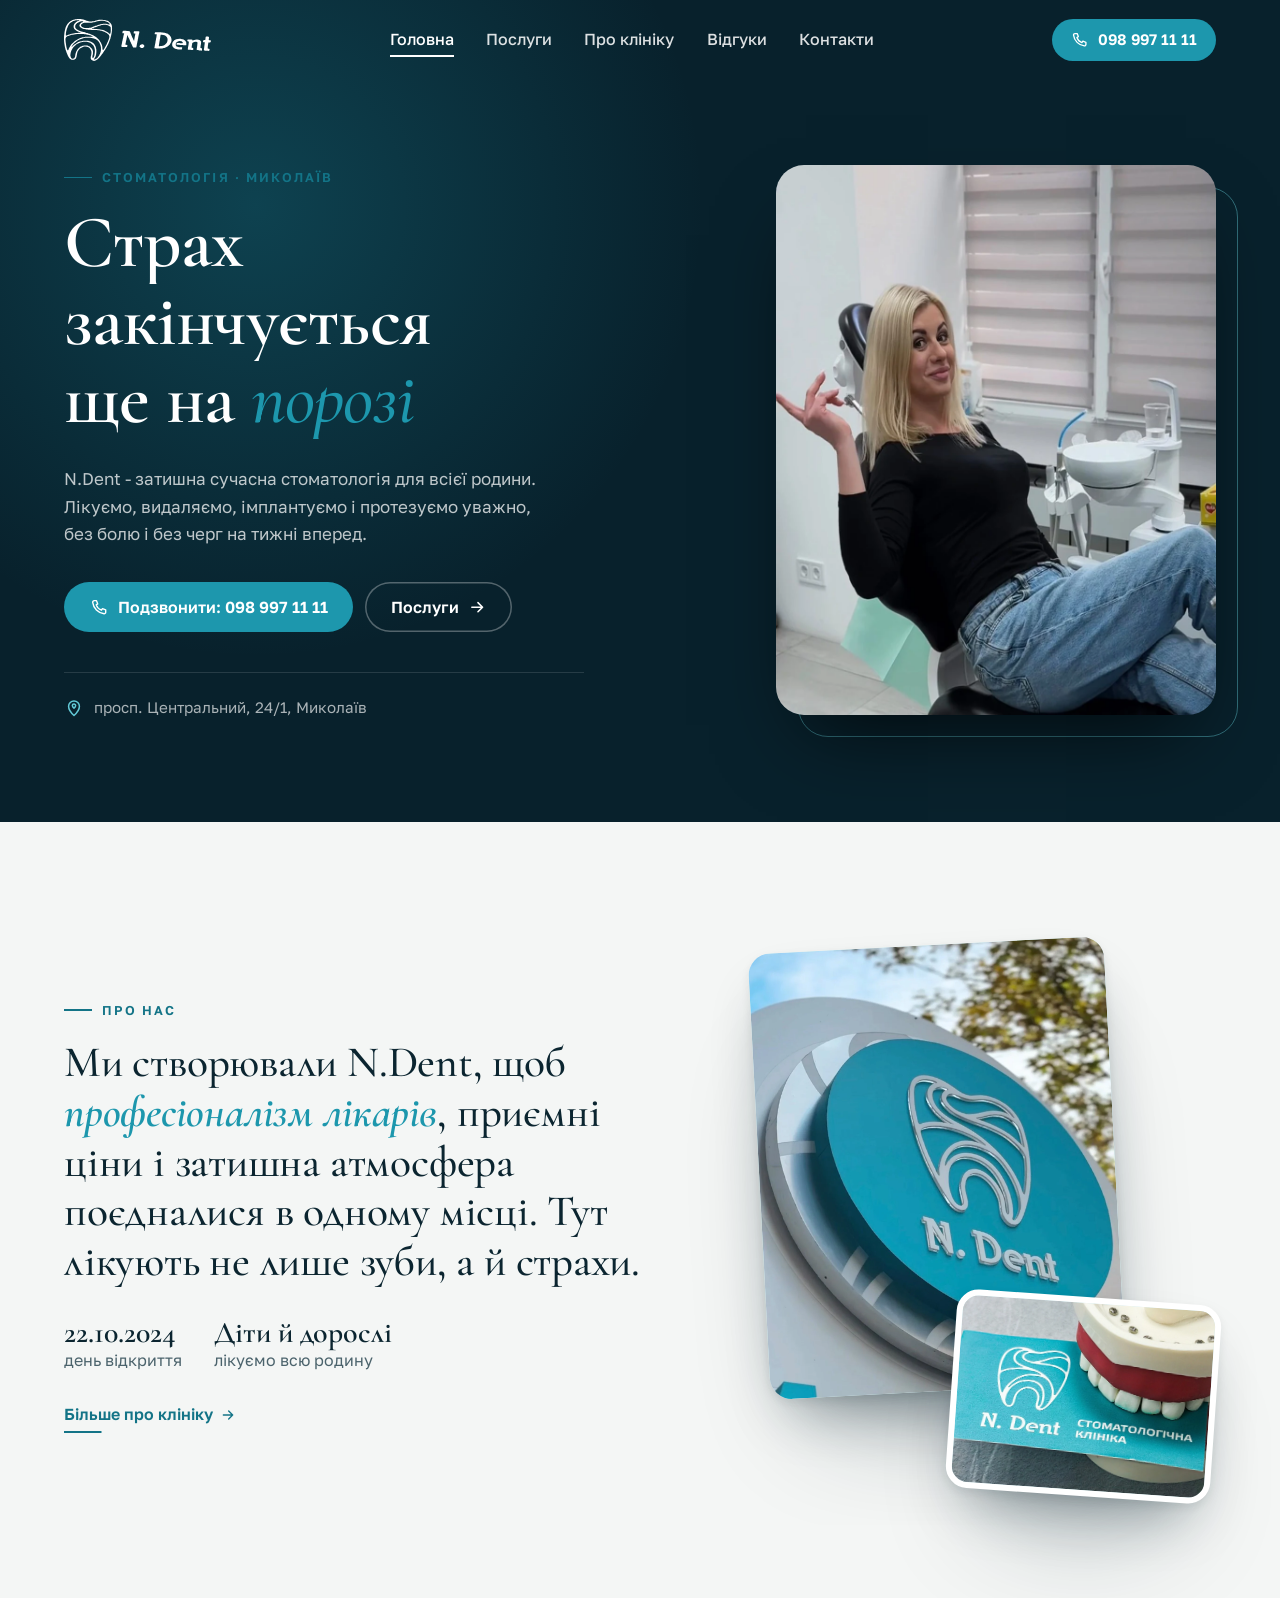
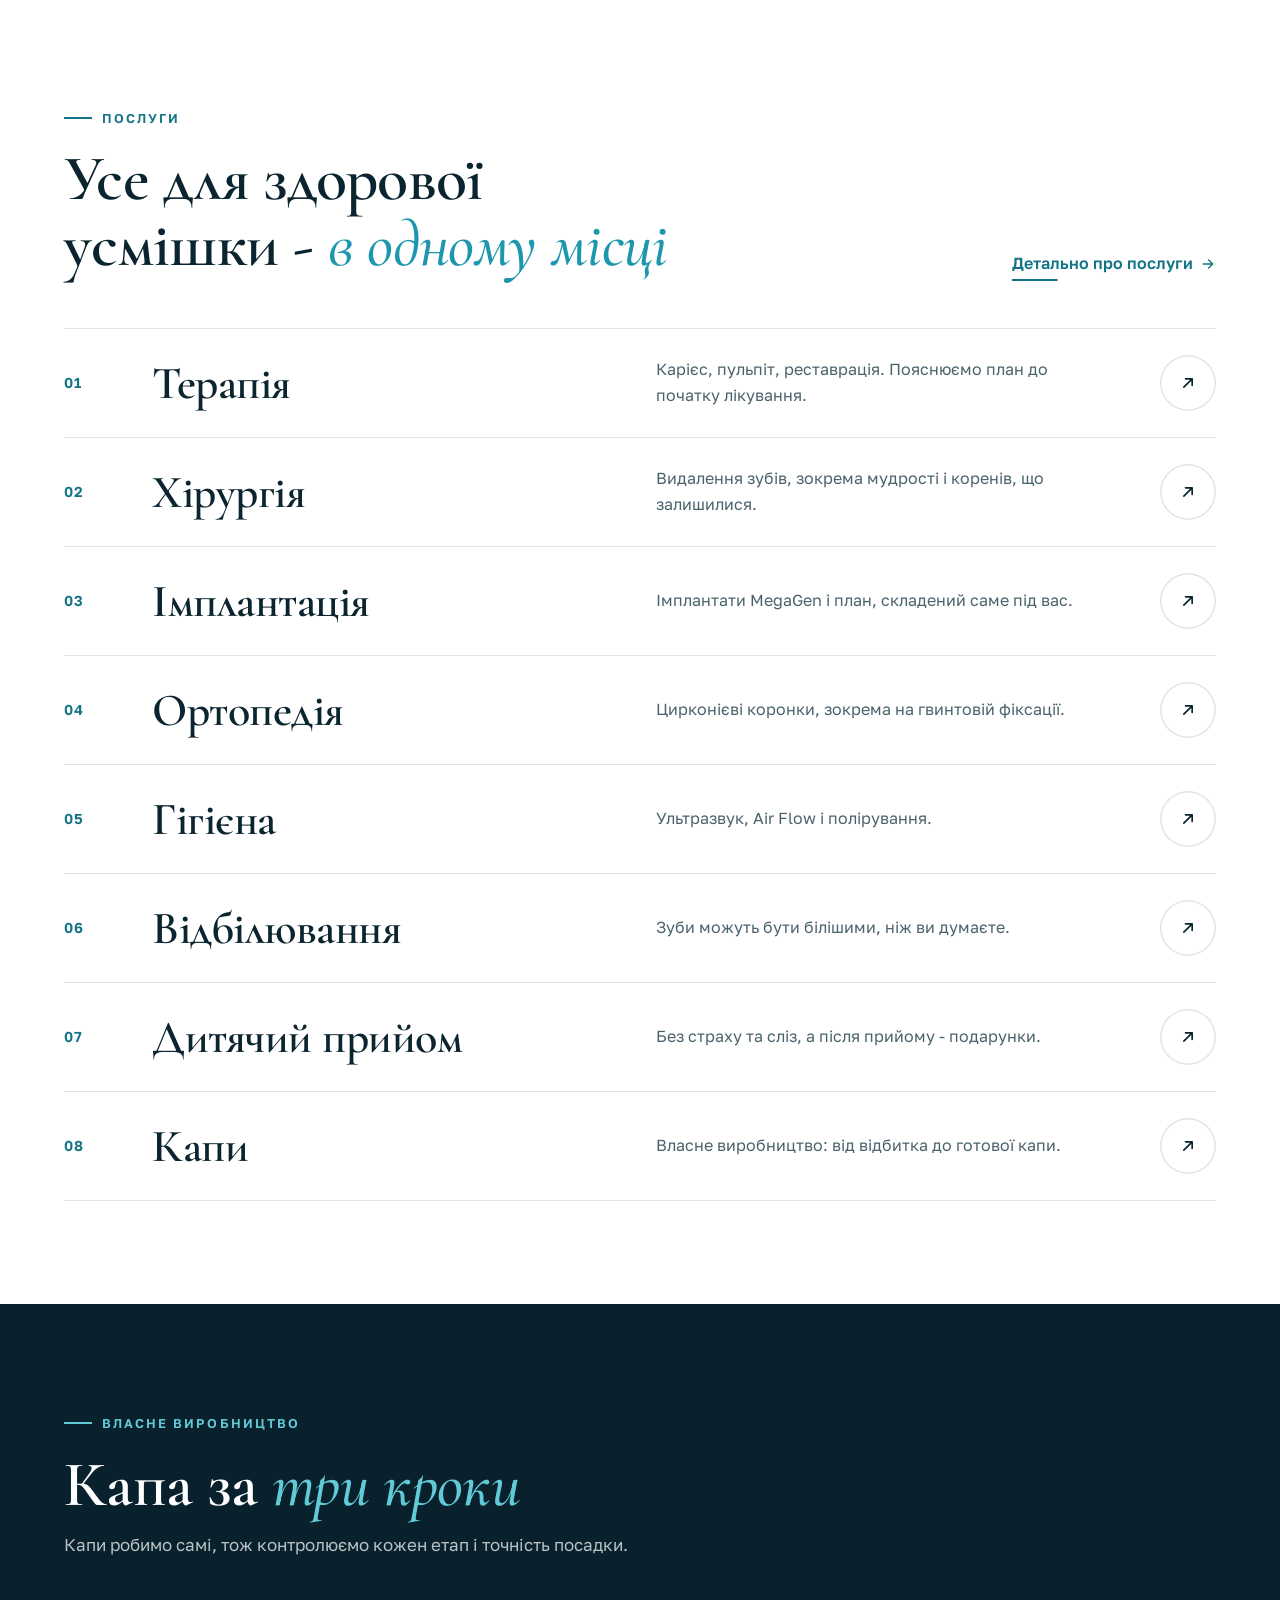
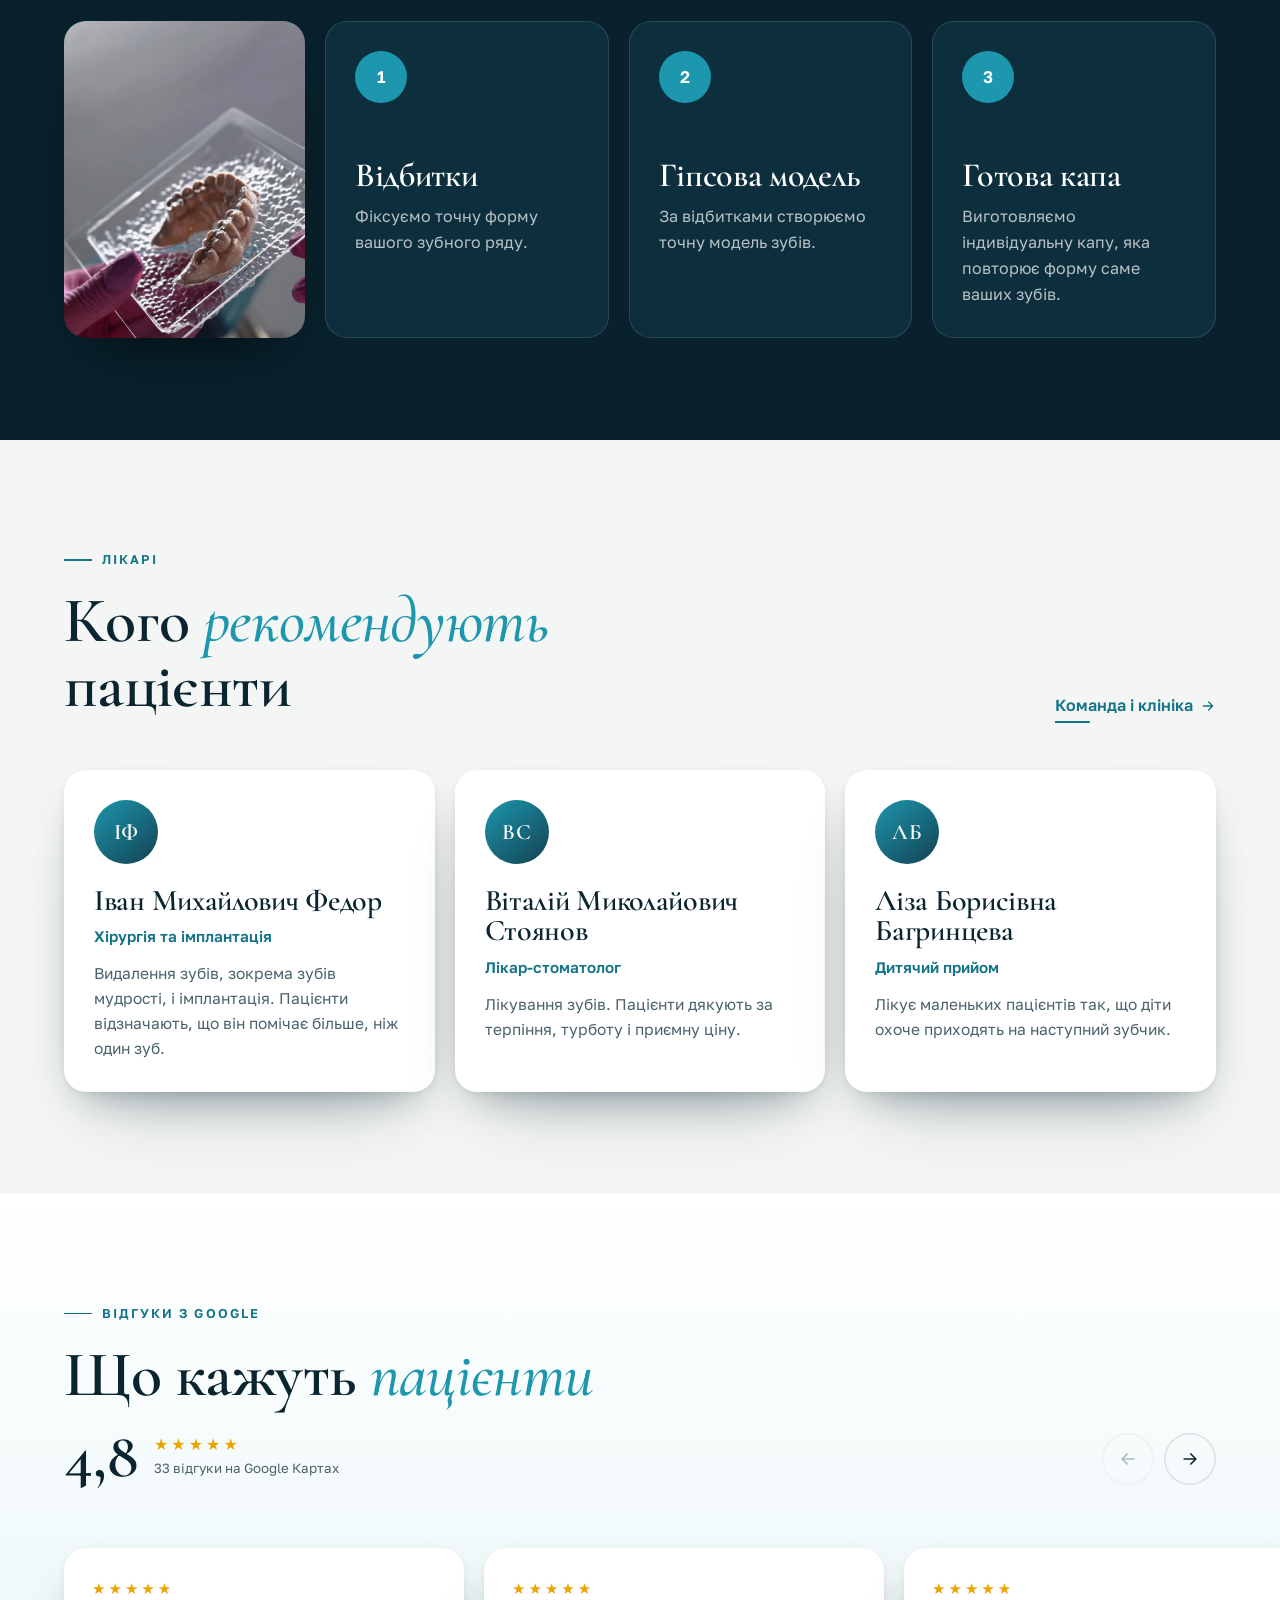
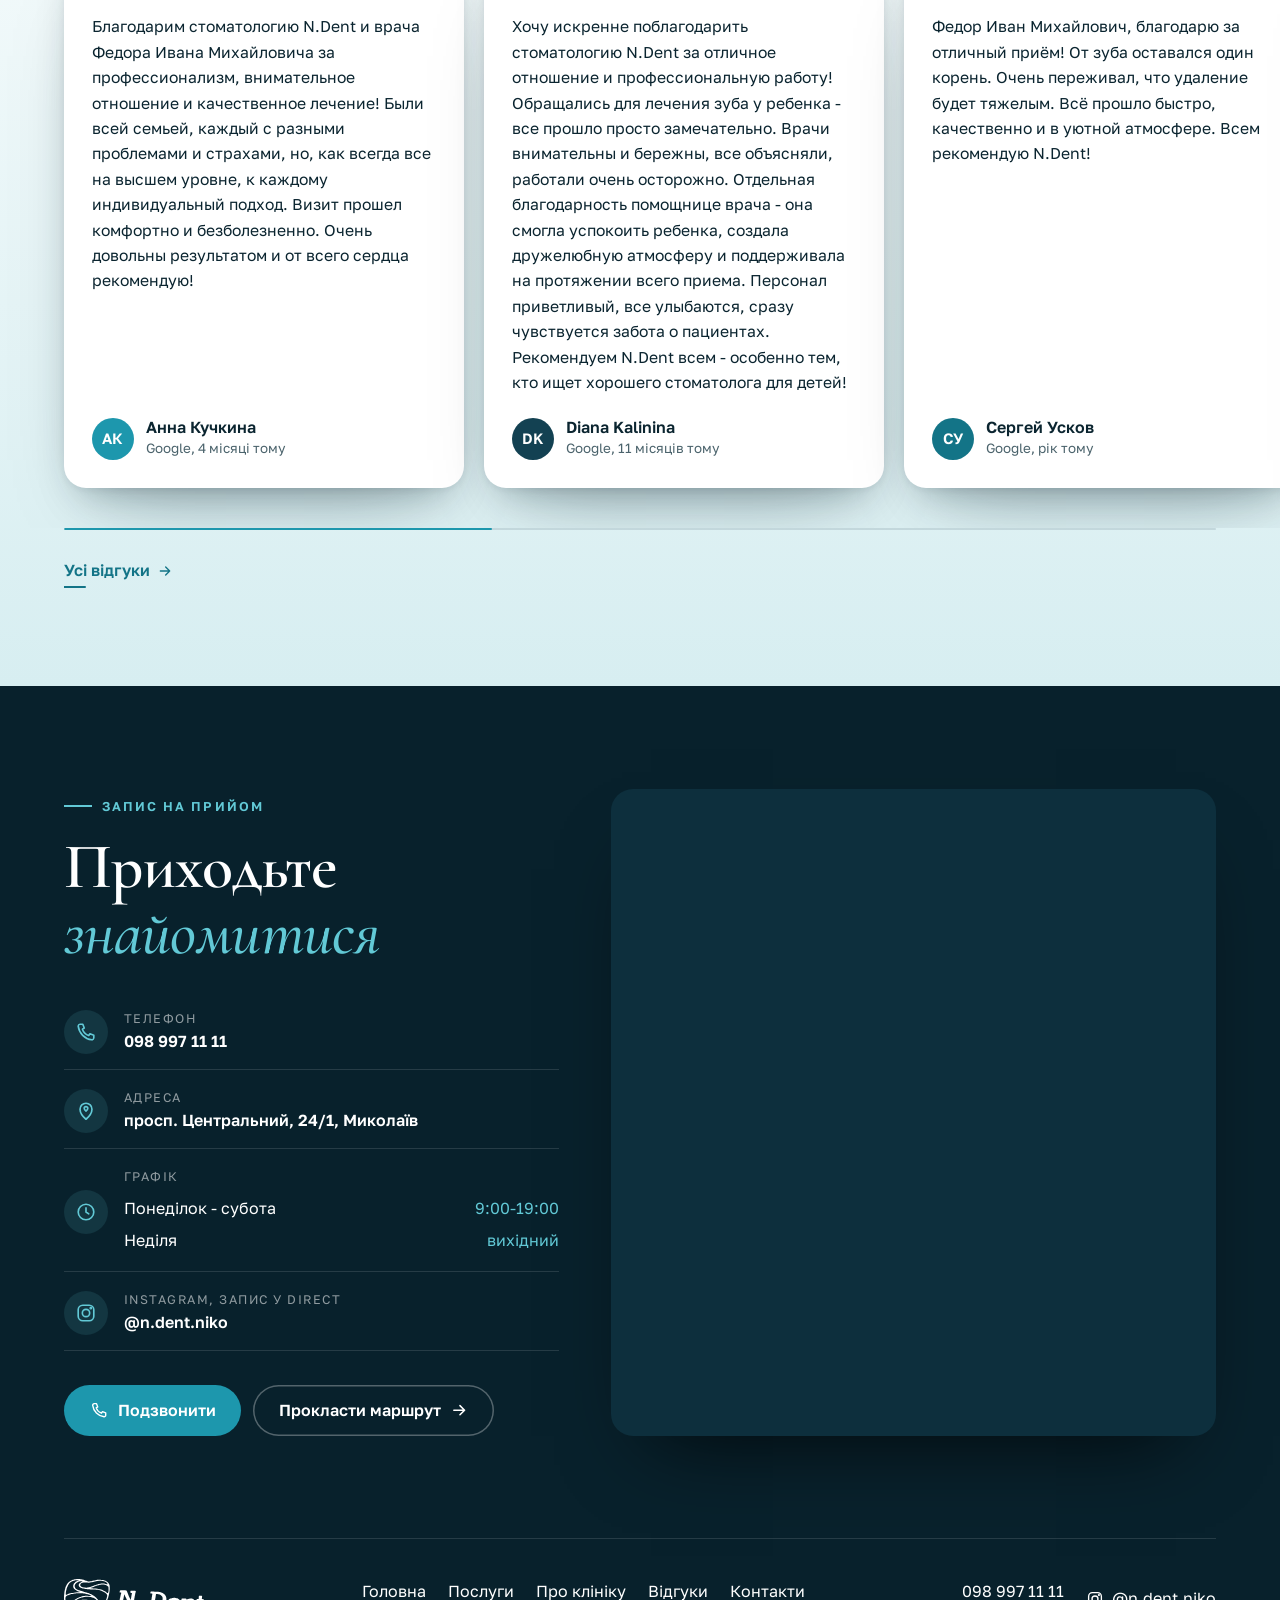
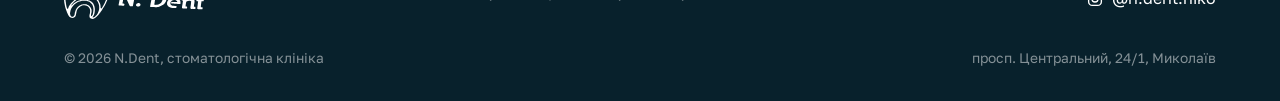
==== commit 6c854131: "Add files via upload" ====
--- a/index.html
+++ b/index.html
@@ -1,175 +1,162 @@
 <!doctype html>
-<html lang="en">
+<html lang="uk">
 <head>
 <meta charset="utf-8">
 <meta name="viewport" content="width=device-width, initial-scale=1, viewport-fit=cover">
 <meta name="robots" content="noindex, nofollow">
-<title>Sunny Nagar Barbershop | Barber in Surrey, BC</title>
-<meta name="description" content="Celebrity hairstylist Sunny Nagar and team in Surrey, BC. Fades, beard sculpting, hair designs and colour for men and women. Call (778) 564-0999.">
-<meta name="theme-color" content="#0a0a0b">
-<link rel="canonical" href="https://konkos-design.github.io/sunny-nagar-barbershop/">
+<title>N.Dent - стоматологія в Миколаєві</title>
+<meta name="description" content="Затишна сучасна стоматологія N.Dent на просп. Центральному в Миколаєві: терапія, хірургія, імплантація, ортопедія, гігієна, відбілювання і дитячий прийом. Запис: 098 997 11 11.">
+<meta name="theme-color" content="#08212c">
+<link rel="icon" href="img/favicon.svg" type="image/svg+xml">
+<link rel="apple-touch-icon" href="img/apple-touch-icon.png">
 <meta property="og:type" content="website">
-<meta property="og:site_name" content="Sunny Nagar Barbershop">
-<meta property="og:title" content="Sunny Nagar Barbershop | Barber in Surrey, BC">
-<meta property="og:description" content="Celebrity hairstylist Sunny Nagar and team in Surrey, BC. Fades, beard sculpting, hair designs and colour for men and women. Call (778) 564-0999.">
-<meta property="og:url" content="https://konkos-design.github.io/sunny-nagar-barbershop/">
-<meta property="og:image" content="https://konkos-design.github.io/sunny-nagar-barbershop/img/og.jpg">
+<meta property="og:locale" content="uk_UA">
+<meta property="og:site_name" content="N.Dent">
+<meta property="og:title" content="N.Dent - стоматологія в Миколаєві">
+<meta property="og:description" content="Затишна сучасна стоматологія N.Dent на просп. Центральному в Миколаєві: терапія, хірургія, імплантація, ортопедія, гігієна, відбілювання і дитячий прийом. Запис: 098 997 11 11.">
+<meta property="og:url" content="https://konkos-design.github.io/n-dent-mykolaiv/">
+<meta property="og:image" content="https://konkos-design.github.io/n-dent-mykolaiv/img/og.jpg">
 <meta property="og:image:width" content="1200">
 <meta property="og:image:height" content="630">
+<meta property="og:image:alt" content="Стоматологія N.Dent у Миколаєві">
 <meta name="twitter:card" content="summary_large_image">
-<meta name="twitter:title" content="Sunny Nagar Barbershop | Barber in Surrey, BC">
-<meta name="twitter:description" content="Celebrity hairstylist Sunny Nagar and team in Surrey, BC. Fades, beard sculpting, hair designs and colour for men and women. Call (778) 564-0999.">
-<meta name="twitter:image" content="https://konkos-design.github.io/sunny-nagar-barbershop/img/og.jpg">
-<link rel="icon" href="img/favicon.png" type="image/png">
-<link rel="apple-touch-icon" href="img/apple-touch-icon.png">
-<link rel="preload" href="fonts/bodoni-moda-latin-500-normal.woff2" as="font" type="font/woff2" crossorigin>
+<meta name="twitter:title" content="N.Dent - стоматологія в Миколаєві">
+<meta name="twitter:description" content="Затишна сучасна стоматологія N.Dent на просп. Центральному в Миколаєві: терапія, хірургія, імплантація, ортопедія, гігієна, відбілювання і дитячий прийом. Запис: 098 997 11 11.">
+<meta name="twitter:image" content="https://konkos-design.github.io/n-dent-mykolaiv/img/og.jpg">
+<link rel="preload" href="fonts/cormorant-garamond-cyrillic-600-normal.woff2" as="font" type="font/woff2" crossorigin>
+<link rel="preload" href="fonts/golos-text-cyrillic-400-normal.woff2" as="font" type="font/woff2" crossorigin>
 <link rel="stylesheet" href="css/style.css">
 </head>
 <body>
-<a class="sr" href="#main">Skip to content</a>
-<header class="hdr">
-  <div class="wrap hdr__in">
-    <a class="brand" href="index.html" aria-label="Sunny Nagar Barbershop home"><img src="img/logo.png" width="44" height="44" alt=""><span>Sunny Nagar<small>Barbershop &middot; Surrey</small></span></a>
-    <nav class="nav" aria-label="Main"><a class="nl" href="services.html">Services</a><a class="nl" href="work.html">Work</a><a class="nl" href="story.html">Story</a><a class="nl" href="visit.html">Visit</a><a class="btn btn--solid" href="tel:+17785640999"><svg viewBox="0 0 24 24" fill="none" stroke="currentColor" stroke-width="1.7" stroke-linecap="round" stroke-linejoin="round"><path d="M5.5 3.5h3l1.6 4.2-2 1.3a11 11 0 0 0 6.9 6.9l1.3-2 4.2 1.6v3a2 2 0 0 1-2 2A16.5 16.5 0 0 1 3.5 5.5a2 2 0 0 1 2-2z"/></svg>Call now</a>
-      <button class="burger" aria-label="Menu" aria-expanded="false" aria-controls="mmenu"><span></span><span></span><span></span></button>
-    </nav>
+<svg width="0" height="0" style="position:absolute" aria-hidden="true"><defs>
+<symbol id="i-phone" viewBox="0 0 24 24" fill="none" stroke="currentColor" stroke-width="1.8" stroke-linecap="round" stroke-linejoin="round"><path d="M5.5 3.5h3l1.6 4.2-2 1.3a11 11 0 0 0 6.9 6.9l1.3-2 4.2 1.6v3a2 2 0 0 1-2.2 2A17 17 0 0 1 3.5 5.7a2 2 0 0 1 2-2.2z"/></symbol>
+<symbol id="i-pin" viewBox="0 0 24 24" fill="none" stroke="currentColor" stroke-width="1.8" stroke-linecap="round" stroke-linejoin="round"><path d="M12 21s-6.5-5.6-6.5-11a6.5 6.5 0 0 1 13 0c0 5.4-6.5 11-6.5 11z"/><path d="M12 7.2c-1.1 0-2 .8-2 1.9 0 1.6 2 3.1 2 3.1s2-1.5 2-3.1c0-1.1-.9-1.9-2-1.9z"/></symbol>
+<symbol id="i-clock" viewBox="0 0 24 24" fill="none" stroke="currentColor" stroke-width="1.8" stroke-linecap="round" stroke-linejoin="round"><circle cx="12" cy="12" r="8.5"/><path d="M12 7.5V12l3 2"/></symbol>
+<symbol id="i-arrow" viewBox="0 0 24 24" fill="none" stroke="currentColor" stroke-width="2" stroke-linecap="round" stroke-linejoin="round"><path d="M5 12h14M13 6l6 6-6 6"/></symbol>
+<symbol id="i-arrow-ur" viewBox="0 0 24 24" fill="none" stroke="currentColor" stroke-width="2" stroke-linecap="round" stroke-linejoin="round"><path d="M7 17 17 7M9 7h8v8"/></symbol>
+<symbol id="i-insta" viewBox="0 0 24 24" fill="none" stroke="currentColor" stroke-width="1.8" stroke-linecap="round" stroke-linejoin="round"><rect x="3.5" y="3.5" width="17" height="17" rx="5"/><circle cx="12" cy="12" r="4"/><circle cx="17.2" cy="6.8" r=".6" fill="currentColor"/></symbol>
+<symbol id="i-quote" viewBox="0 0 24 24" fill="currentColor"><path d="M4 18v-5.5C4 8.4 6.2 6 10 5.5v2.6c-2 .5-3 1.9-3 4H10V18H4zm10 0v-5.5c0-4.1 2.2-6.5 6-7v2.6c-2 .5-3 1.9-3 4h3V18h-6z"/></symbol>
+<symbol id="i-tooth" viewBox="0 0 32 32" fill="none" stroke="currentColor" stroke-width="1.7" stroke-linecap="round" stroke-linejoin="round"><path d="M10.5 4.5c-3.3 0-5.5 2.6-5.5 6.2 0 3 1.4 4.6 2 7.3.8 3.6 1 9.5 3.6 9.5 2.4 0 2.2-6.2 5.4-6.2s3 6.2 5.4 6.2c2.6 0 2.8-5.9 3.6-9.5.6-2.7 2-4.3 2-7.3 0-3.6-2.2-6.2-5.5-6.2-2.4 0-3.6 1.4-5.5 1.4s-3.1-1.4-5.5-1.4z"/></symbol>
+<symbol id="i-therapy" viewBox="0 0 32 32" fill="none" stroke="currentColor" stroke-width="1.7" stroke-linecap="round" stroke-linejoin="round"><path d="M9.5 7c-2.8 0-4.5 2.2-4.5 5.2 0 2.5 1.2 3.9 1.7 6.1.7 3 .8 7.7 3 7.7 2 0 1.8-5 4.5-5s2.5 5 4.5 5c2.2 0 2.3-4.7 3-7.7"/><path d="M19 4.5l5 5M27.5 3.5 21 10l1.5 1.5L29 5"/><path d="M12 12.5c1.2 1 2.8 1 4 0"/></symbol>
+<symbol id="i-surgery" viewBox="0 0 32 32" fill="none" stroke="currentColor" stroke-width="1.7" stroke-linecap="round" stroke-linejoin="round"><path d="M10 13c-2.4 0-4-1.8-4-4.3S7.6 4.5 10 4.5c1.7 0 2.6 1 4 1s2.3-1 4-1c2.4 0 4 1.7 4 4.2S20.4 13 18 13"/><path d="M11 13l1 6M17 13l-1 6"/><path d="M14 22v6M10.5 25.5 14 29l3.5-3.5"/></symbol>
+<symbol id="i-implant" viewBox="0 0 32 32" fill="none" stroke="currentColor" stroke-width="1.7" stroke-linecap="round" stroke-linejoin="round"><path d="M9 4.5h14c1.4 0 2 1.3 1.6 2.6l-1.3 4.4H8.7L7.4 7.1C7 5.8 7.6 4.5 9 4.5z"/><path d="M12.5 11.5v2.5h7v-2.5"/><path d="M11.5 16h9M12 19.5h8M12.6 23h6.8M13.4 26.5h5.2"/><path d="M16 14v15"/></symbol>
+<symbol id="i-crown" viewBox="0 0 32 32" fill="none" stroke="currentColor" stroke-width="1.7" stroke-linecap="round" stroke-linejoin="round"><path d="M6 12.5c0-4 2.5-7 6-7 1.6 0 2.6.8 4 .8s2.4-.8 4-.8c3.5 0 6 3 6 7v2H6v-2z"/><path d="M8 14.5v4c0 1.5 1.2 2.5 2.6 2.5h10.8c1.4 0 2.6-1 2.6-2.5v-4"/><path d="M12 21v6M20 21v6M16 21v4"/></symbol>
+<symbol id="i-hygiene" viewBox="0 0 32 32" fill="none" stroke="currentColor" stroke-width="1.7" stroke-linecap="round" stroke-linejoin="round"><path d="M16 4.5s-7 7.6-7 12.4a7 7 0 0 0 14 0c0-4.8-7-12.4-7-12.4z"/><path d="M12.6 18.5a3.6 3.6 0 0 0 3.4 3.1"/><path d="M25.5 5v4M23.5 7h4M6 22v3M4.5 23.5h3"/></symbol>
+<symbol id="i-white" viewBox="0 0 32 32" fill="none" stroke="currentColor" stroke-width="1.7" stroke-linecap="round" stroke-linejoin="round"><path d="M11 8.5c-2.8 0-4.5 2.2-4.5 5.2 0 2.5 1.2 3.9 1.7 6.1.7 3 .8 7.7 3 7.7 2 0 1.8-5 4.5-5s2.5 5 4.5 5c2.2 0 2.3-4.7 3-7.7.5-2.2 1.7-3.6 1.7-6.1"/><path d="M24 2.5l1.2 3.3 3.3 1.2-3.3 1.2L24 11.5l-1.2-3.3-3.3-1.2 3.3-1.2z"/><path d="M10.5 13.5c.8-1.6 2.3-2 3.5-1.6"/></symbol>
+<symbol id="i-kids" viewBox="0 0 32 32" fill="none" stroke="currentColor" stroke-width="1.7" stroke-linecap="round" stroke-linejoin="round"><circle cx="16" cy="17" r="10"/><path d="M12.5 15.5v.5M19.5 15.5v.5"/><path d="M12 20c2.3 2.2 5.7 2.2 8 0"/><path d="M13 7.5c0-2 1.4-3.5 3-3.5 1.2 0 2 .7 2 1.6"/></symbol>
+<symbol id="i-kapa" viewBox="0 0 32 32" fill="none" stroke="currentColor" stroke-width="1.7" stroke-linecap="round" stroke-linejoin="round"><path d="M6 21c0-8 4.5-14 10-14s10 6 10 14"/><path d="M10.5 21c0-5.6 2.4-9.5 5.5-9.5s5.5 3.9 5.5 9.5"/><path d="M6 21h4.5M21.5 21H26"/><path d="M4 25.5h24"/></symbol>
+<symbol id="i-gift" viewBox="0 0 32 32" fill="none" stroke="currentColor" stroke-width="1.7" stroke-linecap="round" stroke-linejoin="round"><rect x="5" y="11" width="22" height="6" rx="1.5"/><path d="M7 17v9.5h18V17M16 11v15.5"/><path d="M16 11c-1.5-3.6-6.5-5-6.5-2 0 1.6 2.2 2 6.5 2zm0 0c1.5-3.6 6.5-5 6.5-2 0 1.6-2.2 2-6.5 2z"/></symbol>
+<symbol id="i-shield" viewBox="0 0 32 32" fill="none" stroke="currentColor" stroke-width="1.7" stroke-linecap="round" stroke-linejoin="round"><path d="M16 4 6.5 7.5v7.3c0 6 4 10.6 9.5 13.2 5.5-2.6 9.5-7.2 9.5-13.2V7.5L16 4z"/><path d="m11.5 16 3.2 3.2 6-6.4"/></symbol>
+<symbol id="i-cup" viewBox="0 0 32 32" fill="none" stroke="currentColor" stroke-width="1.7" stroke-linecap="round" stroke-linejoin="round"><path d="M6 13h16v6a7 7 0 0 1-7 7h-2a7 7 0 0 1-7-7v-6z"/><path d="M22 15h1.5a3 3 0 0 1 0 6H21.5"/><path d="M11 9c0-1.5 1.5-1.5 1.5-3M16 9c0-1.5 1.5-1.5 1.5-3"/></symbol>
+<symbol id="i-calendar" viewBox="0 0 32 32" fill="none" stroke="currentColor" stroke-width="1.7" stroke-linecap="round" stroke-linejoin="round"><rect x="5" y="7" width="22" height="20" rx="3"/><path d="M5 13h22M11 4v5M21 4v5"/><path d="m12 20 2.7 2.7L20 17.5"/></symbol>
+<symbol id="i-heart" viewBox="0 0 32 32" fill="none" stroke="currentColor" stroke-width="1.7" stroke-linecap="round" stroke-linejoin="round"><path d="M16 26.5S5 20.2 5 12.3A5.8 5.8 0 0 1 16 9.6a5.8 5.8 0 0 1 11 2.7c0 7.9-11 14.2-11 14.2z"/><path d="M10 14h3l1.5-2.5 2 5 1.5-2.5h4"/></symbol>
+</defs></svg>
+<a class="skip" href="#main">Перейти до змісту</a>
+<header class="header">
+  <div class="wrap header__in">
+    <a class="brand" href="index.html" aria-label="N.Dent - на головну"><img class="b-light" src="img/logo-white.svg" alt="N.Dent" width="147" height="42"><img class="b-dark" src="img/logo.svg" alt="" width="147" height="42"></a>
+    <nav class="nav" aria-label="Головне меню"><a href="index.html" aria-current="page">Головна</a><a href="poslugy.html">Послуги</a><a href="pro-nas.html">Про клініку</a><a href="vidguky.html">Відгуки</a><a href="kontakty.html">Контакти</a></nav>
+    <div class="hcall"><a class="btn" href="tel:+380989971111"><svg aria-hidden="true"><use href="#i-phone"/></svg><span>098 997 11 11</span></a><button class="burger" type="button" aria-label="Меню" aria-expanded="false" aria-controls="mnav"><span></span><span></span><span></span></button></div>
   </div>
 </header>
-<div class="mmenu" id="mmenu"><a class="ml" href="index.html">Home</a><a class="ml" href="services.html">Services</a><a class="ml" href="work.html">Work</a><a class="ml" href="story.html">Story</a><a class="ml" href="visit.html">Visit</a><a class="btn btn--solid" href="tel:+17785640999"><svg viewBox="0 0 24 24" fill="none" stroke="currentColor" stroke-width="1.7" stroke-linecap="round" stroke-linejoin="round"><path d="M5.5 3.5h3l1.6 4.2-2 1.3a11 11 0 0 0 6.9 6.9l1.3-2 4.2 1.6v3a2 2 0 0 1-2 2A16.5 16.5 0 0 1 3.5 5.5a2 2 0 0 1 2-2z"/></svg>(778) 564-0999</a></div>
+<nav class="mnav" id="mnav" aria-label="Мобільне меню"><a class="l" href="index.html">Головна</a><a class="l" href="poslugy.html">Послуги</a><a class="l" href="pro-nas.html">Про клініку</a><a class="l" href="vidguky.html">Відгуки</a><a class="l" href="kontakty.html">Контакти</a><a class="btn" href="tel:+380989971111"><svg aria-hidden="true"><use href="#i-phone"/></svg><span>Подзвонити: 098 997 11 11</span></a></nav>
+
 <main id="main">
+<section class="hero">
+ <div class="wrap hero__grid">
+  <div class="hero__text">
+    <span class="kicker">Стоматологія · Миколаїв</span>
+    <h1><span class="ln"><span>Страх</span></span><span class="ln"><span>закінчується</span></span><span class="ln"><span>ще на <em>порозі</em></span></span></h1>
+    <p class="hero__p">N.Dent - затишна сучасна стоматологія для всієї родини. Лікуємо, видаляємо, імплантуємо і протезуємо уважно, без болю і без черг на тижні вперед.</p>
+    <div class="hero__cta"><a class="btn" href="tel:+380989971111"><svg aria-hidden="true"><use href="#i-phone"/></svg><span>Подзвонити: 098 997 11 11</span></a><a class="btn btn--line" href="#poslugy"><span>Послуги</span><svg class="ar" aria-hidden="true"><use href="#i-arrow"/></svg></a></div>
+    <div class="hero__addr"><svg aria-hidden="true"><use href="#i-pin"/></svg><span>просп. Центральний, 24/1, Миколаїв</span></div>
+  </div>
+  <div class="hero__media">
+    <img class="hero__img" src="img/patient.webp" alt="Усміхнена пацієнтка в кріслі стоматології N.Dent" width="940" height="1175" fetchpriority="high">
+  </div>
+ </div>
+</section>
 
-<section class="hero">
-  <div class="hero__img"><picture><source media="(max-width: 760px)" srcset="img/hero-tall.webp" width="1100" height="1384"><img src="img/hero-wide.webp" width="2000" height="1125" alt="Inside Sunny Nagar Barbershop in Surrey, black barber chairs under hexagon lights" fetchpriority="high" sizes="100vw"></picture></div>
-  <div class="hero__shade"></div>
-  <canvas aria-hidden="true"></canvas>
-  <div class="wrap hero__in">
-    <a class="rating fade-up" href="https://search.google.com/local/reviews?placeid=ChIJ441nAADbhVQRsGHBaH-HBDU" target="_blank" rel="noopener"><span class="stars" aria-hidden="true"><svg viewBox="0 0 20 20"><path d="M10 1.6l2.6 5.5 6 .7-4.4 4.1 1.2 5.9L10 14.9l-5.4 2.9 1.2-5.9L1.4 7.8l6-.7z"/></svg><svg viewBox="0 0 20 20"><path d="M10 1.6l2.6 5.5 6 .7-4.4 4.1 1.2 5.9L10 14.9l-5.4 2.9 1.2-5.9L1.4 7.8l6-.7z"/></svg><svg viewBox="0 0 20 20"><path d="M10 1.6l2.6 5.5 6 .7-4.4 4.1 1.2 5.9L10 14.9l-5.4 2.9 1.2-5.9L1.4 7.8l6-.7z"/></svg><svg viewBox="0 0 20 20"><path d="M10 1.6l2.6 5.5 6 .7-4.4 4.1 1.2 5.9L10 14.9l-5.4 2.9 1.2-5.9L1.4 7.8l6-.7z"/></svg><svg viewBox="0 0 20 20"><path d="M10 1.6l2.6 5.5 6 .7-4.4 4.1 1.2 5.9L10 14.9l-5.4 2.9 1.2-5.9L1.4 7.8l6-.7z"/></svg></span><span><b>4.9</b> from 1,000+ Google reviews</span></a>
-    <h1><span class="ln"><span>Sunny Nagar</span></span><span class="ln"><span>Barbershop</span></span></h1>
-    <div class="hero__row fade-up">
-      <p>Celebrity hairstylist with 20+ years behind the chair. Sharp fades, sculpted beards and colour for men and women, on 72 Ave in Surrey.</p>
-      <div class="hero__cta">
-        <a class="btn btn--solid" href="tel:+17785640999"><svg viewBox="0 0 24 24" fill="none" stroke="currentColor" stroke-width="1.7" stroke-linecap="round" stroke-linejoin="round"><path d="M5.5 3.5h3l1.6 4.2-2 1.3a11 11 0 0 0 6.9 6.9l1.3-2 4.2 1.6v3a2 2 0 0 1-2 2A16.5 16.5 0 0 1 3.5 5.5a2 2 0 0 1 2-2z"/></svg>Call (778) 564-0999</a>
-        <a class="btn btn--ghost" href="services.html">Services &amp; prices<svg viewBox="0 0 24 24" fill="none" stroke="currentColor" stroke-width="1.7" stroke-linecap="round" stroke-linejoin="round"><path d="M4 12h15M13 6l6 6-6 6"/></svg></a>
-      </div>
+<section class="sec">
+  <div class="wrap mani">
+    <div>
+      <span class="kicker">Про нас</span>
+      <p class="mani__text">Ми створювали N.Dent, щоб <b>професіоналізм лікарів</b>, приємні ціни і затишна атмосфера поєдналися в одному місці. Тут лікують не лише зуби, а й страхи.</p>
+      <div class="mani__meta rv"><div><strong>22.10.2024</strong>день відкриття</div><div><strong>Діти й дорослі</strong>лікуємо всю родину</div></div>
+      <a class="ulink rv" style="margin-top:28px" href="pro-nas.html">Більше про клініку <svg aria-hidden="true"><use href="#i-arrow"/></svg></a>
+    </div>
+    <div class="stack rv d2">
+      <div class="ph a" data-par="20"><img src="img/sign.webp" alt="Вивіска стоматології N.Dent" loading="lazy" width="1114" height="1392"></div>
+      <div class="ph b"><img src="img/card.webp" alt="Візитка N.Dent поруч із моделлю щелепи" loading="lazy" width="1080" height="810"></div>
     </div>
   </div>
 </section>
 
-<section class="sec"><div class="wrap split">
-  <div class="frame frame--tall clip px"><img src="img/portrait-scissors.webp" width="1200" height="1800" alt="Black and white portrait with barber scissors" loading="lazy" decoding="async" sizes="(max-width:860px) 100vw, 50vw"></div>
-  <div class="split__text">
-    <span class="kicker">The man behind the chair</span>
-    <h2 class="rv">Not just a cut.<br><em>A transformation.</em></h2>
-    <p class="lead rv rv-d1">Sunny Nagar picked up the clippers at just 13 and built his name in India before bringing the craft to Surrey. Today clients drive in from across the Lower Mainland, some even from the US, for a cut shaped around their face, not a template.</p>
-    <dl class="facts rv rv-d2">
-      <div><dt>20+ years</dt><dd>behind the chair</dd></div>
-      <div><dt>Women + men</dt><dd>hair, colour and skin</dd></div>
-    </dl>
-    <a class="link rv rv-d3" href="story.html">Read the story<svg viewBox="0 0 24 24" fill="none" stroke="currentColor" stroke-width="1.7" stroke-linecap="round" stroke-linejoin="round"><path d="M4 12h15M13 6l6 6-6 6"/></svg></a>
+<section class="sec" id="poslugy" style="background:#fff">
+  <div class="wrap">
+    <div class="head"><div><span class="kicker">Послуги</span><h2 class="h2 rv">Усе для здорової усмішки - <em>в одному місці</em></h2></div><a class="ulink rv" href="poslugy.html">Детально про послуги <svg aria-hidden="true"><use href="#i-arrow"/></svg></a></div>
+    <ul class="slist"><li class="srow rv"><a href="poslugy.html#terapiya" data-k="light"><span class="n">01</span><h3>Терапія</h3><p>Карієс, пульпіт, реставрація. Пояснюємо план до початку лікування.</p><span class="go"><svg aria-hidden="true"><use href="#i-arrow-ur"/></svg></span><span class="th"><img src="img/light.webp" alt="" loading="lazy" width="168" height="210"></span></a></li><li class="srow rv"><a href="poslugy.html#khirurhiya" data-k="hero"><span class="n">02</span><h3>Хірургія</h3><p>Видалення зубів, зокрема мудрості і коренів, що залишилися.</p><span class="go"><svg aria-hidden="true"><use href="#i-arrow-ur"/></svg></span><span class="th"><img src="img/hero.webp" alt="" loading="lazy" width="168" height="210"></span></a></li><li class="srow rv"><a href="poslugy.html#implantatsiya" data-k="surgery"><span class="n">03</span><h3>Імплантація</h3><p>Імплантати MegaGen і план, складений саме під вас.</p><span class="go"><svg aria-hidden="true"><use href="#i-arrow-ur"/></svg></span><span class="th"><img src="img/surgery.webp" alt="" loading="lazy" width="168" height="210"></span></a></li><li class="srow rv"><a href="poslugy.html#ortopediya" data-k="card"><span class="n">04</span><h3>Ортопедія</h3><p>Цирконієві коронки, зокрема на гвинтовій фіксації.</p><span class="go"><svg aria-hidden="true"><use href="#i-arrow-ur"/></svg></span><span class="th"><img class="pl" src="img/card.webp" alt="" loading="lazy" width="168" height="210"></span></a></li><li class="srow rv"><a href="poslugy.html#hihiyena" data-k="hygiene"><span class="n">05</span><h3>Гігієна</h3><p>Ультразвук, Air Flow і полірування.</p><span class="go"><svg aria-hidden="true"><use href="#i-arrow-ur"/></svg></span><span class="th"><img src="img/hygiene.webp" alt="" loading="lazy" width="168" height="210"></span></a></li><li class="srow rv"><a href="poslugy.html#vidbilyuvannya" data-k="smile"><span class="n">06</span><h3>Відбілювання</h3><p>Зуби можуть бути білішими, ніж ви думаєте.</p><span class="go"><svg aria-hidden="true"><use href="#i-arrow-ur"/></svg></span><span class="th"><img src="img/smile.webp" alt="" loading="lazy" width="168" height="210"></span></a></li><li class="srow rv"><a href="poslugy.html#dity" data-k="kids"><span class="n">07</span><h3>Дитячий прийом</h3><p>Без страху та сліз, а після прийому - подарунки.</p><span class="go"><svg aria-hidden="true"><use href="#i-arrow-ur"/></svg></span><span class="th"><img src="img/kids.webp" alt="" loading="lazy" width="168" height="210"></span></a></li><li class="srow rv"><a href="poslugy.html#kapy" data-k="kapa"><span class="n">08</span><h3>Капи</h3><p>Власне виробництво: від відбитка до готової капи.</p><span class="go"><svg aria-hidden="true"><use href="#i-arrow-ur"/></svg></span><span class="th"><img src="img/kapa.webp" alt="" loading="lazy" width="168" height="210"></span></a></li></ul>
   </div>
-</div></section>
-
-<section class="sec sec--tight"><div class="wrap">
-  <div class="sec__head">
-    <div><span class="kicker">What we do</span><h2 class="rv">The <em>menu</em></h2></div>
-    <p class="rv rv-d1">Prices start from the amounts below and depend on your barber and hair length. Call and we will match you with the right chair.</p>
-  </div>
-  <div class="svc"><a class="svc__row rv" href="services.html">
-  <span class="svc__thumb"><img src="img/cut-fade-side.webp" width="1200" height="1600" alt="" loading="lazy" decoding="async" sizes="88px"></span>
-  <span><h3>Cuts &amp; fades</h3><p>Skin fades, tapers, textured crops and classic scissor work.</p></span>
-  <span class="svc__price">from <b>$40</b></span>
-</a><a class="svc__row rv" href="services.html">
-  <span class="svc__thumb"><img src="img/beard-full.webp" width="1024" height="1536" alt="" loading="lazy" decoding="async" sizes="88px"></span>
-  <span><h3>Beard &amp; hot towel</h3><p>Shape, line-up and a hot towel finish. Beard colour and curls too.</p></span>
-  <span class="svc__price">from <b>$25</b></span>
-</a><a class="svc__row rv" href="services.html">
-  <span class="svc__thumb"><img src="img/tattoo-design.webp" width="1200" height="1600" alt="" loading="lazy" decoding="async" sizes="88px"></span>
-  <span><h3>Hair tattoo designs</h3><p>Custom lines and patterns, freehand, drawn for your cut.</p></span>
-  <span class="svc__price">from <b>$60</b></span>
-</a><a class="svc__row rv" href="services.html">
-  <span class="svc__thumb"><img src="img/cut-ash.webp" width="1024" height="1536" alt="" loading="lazy" decoding="async" sizes="88px"></span>
-  <span><h3>Colour &amp; treatments</h3><p>Ash highlights, grey blending, keratin, smoothening for men and women.</p></span>
-  <span class="svc__price">from <b>$45</b></span>
-</a></div>
-  <div class="revs__foot"><span></span><a class="btn btn--ghost" href="services.html">Full price list<svg viewBox="0 0 24 24" fill="none" stroke="currentColor" stroke-width="1.7" stroke-linecap="round" stroke-linejoin="round"><path d="M4 12h15M13 6l6 6-6 6"/></svg></a></div>
-</div></section>
-
-<section class="sec sec--tight">
-  <div class="wrap sec__head">
-    <div><span class="kicker">Fresh from the chair</span><h2 class="rv">Recent <em>work</em></h2></div>
-    <div class="strip-nav" data-strip="work-strip">
-      <button data-dir="prev" aria-label="Previous photos"><svg viewBox="0 0 24 24" fill="none" stroke="currentColor" stroke-width="1.7" stroke-linecap="round" stroke-linejoin="round"><path d="M20 12H5M11 6l-6 6 6 6"/></svg></button>
-      <button data-dir="next" aria-label="Next photos"><svg viewBox="0 0 24 24" fill="none" stroke="currentColor" stroke-width="1.7" stroke-linecap="round" stroke-linejoin="round"><path d="M4 12h15M13 6l6 6-6 6"/></svg></button>
-    </div>
-  </div>
-  <div class="strip" id="work-strip"><a class="strip__item" href="work.html"><img src="img/cut-design-c.webp" width="1200" height="1600" alt="Skin fade with a freehand line design" loading="lazy" decoding="async" sizes="330px"><span>Fade + design</span></a><a class="strip__item" href="work.html"><img src="img/cut-curls.webp" width="1200" height="2133" alt="Curly crop with a low taper" loading="lazy" decoding="async" sizes="330px"><span>Curly taper</span></a><a class="strip__item" href="work.html"><img src="img/women-waves.webp" width="1200" height="2135" alt="Long layered waves for a client" loading="lazy" decoding="async" sizes="330px"><span>Layers</span></a><a class="strip__item" href="work.html"><img src="img/cut-quiff.webp" width="1200" height="1600" alt="Swept-back cut with a taper fade" loading="lazy" decoding="async" sizes="330px"><span>Taper</span></a><a class="strip__item" href="work.html"><img src="img/tattoo-lines.webp" width="1200" height="1600" alt="Hair tattoo lines on a high fade" loading="lazy" decoding="async" sizes="330px"><span>Hair tattoo</span></a><a class="strip__item" href="work.html"><img src="img/cut-beard-a.webp" width="1200" height="1600" alt="Textured cut with a sculpted beard" loading="lazy" decoding="async" sizes="330px"><span>Cut + beard</span></a><a class="strip__item" href="work.html"><img src="img/kid-cut.webp" width="1200" height="1600" alt="Kids cut with a pixel design" loading="lazy" decoding="async" sizes="330px"><span>Kids design</span></a><a class="strip__item" href="work.html"><img src="img/women-ash.webp" width="1024" height="1536" alt="Ash grey layered cut" loading="lazy" decoding="async" sizes="330px"><span>Ash tone</span></a><a class="strip__item" href="work.html"><img src="img/cut-texture.webp" width="1200" height="1600" alt="Textured crop from the back" loading="lazy" decoding="async" sizes="330px"><span>Texture</span></a><a class="strip__item" href="work.html"><img src="img/cut-beard-b.webp" width="1024" height="1536" alt="Mid fade with a full beard" loading="lazy" decoding="async" sizes="330px"><span>Fade + beard</span></a></div>
-  <div class="wrap"><span class="strip-hint"><svg viewBox="0 0 24 24" fill="none" stroke="currentColor" stroke-width="1.7" stroke-linecap="round" stroke-linejoin="round"><path d="M8 8l-4 4 4 4M16 8l4 4-4 4M4 12h16"/></svg>Drag or swipe to see more</span></div>
+  <div class="peek" aria-hidden="true"><img data-k="light" src="img/light.webp" alt="" loading="lazy"><img data-k="hero" src="img/hero.webp" alt="" loading="lazy"><img data-k="surgery" src="img/surgery.webp" alt="" loading="lazy"><img data-k="card" class="pl" src="img/card.webp" alt="" loading="lazy"><img data-k="hygiene" src="img/hygiene.webp" alt="" loading="lazy"><img data-k="smile" src="img/smile.webp" alt="" loading="lazy"><img data-k="kids" src="img/kids.webp" alt="" loading="lazy"><img data-k="kapa" src="img/kapa.webp" alt="" loading="lazy"></div>
 </section>
 
-<section class="sec"><div class="wrap">
-  <div class="sec__head">
-    <div><span class="kicker">Clients say it best</span><h2 class="rv">Word of <em>mouth</em></h2></div>
+<section class="sec dark kapa" data-rail>
+  <div class="wrap head"><div><span class="kicker">Власне виробництво</span><h2 class="h2 rv">Капа за <em>три кроки</em></h2><p class="lead rv d1">Капи робимо самі, тож контролюємо кожен етап і точність посадки.</p></div><div class="rail-ctrl"><button class="prev" type="button" aria-label="Назад"><svg aria-hidden="true"><use href="#i-arrow"/></svg></button><button class="next" type="button" aria-label="Далі"><svg aria-hidden="true"><use href="#i-arrow"/></svg></button></div></div>
+  <div class="rail rail--grid">
+    <div class="step step--ph"><img src="img/kapa.webp" alt="Індивідуальна капа N.Dent" loading="lazy" width="720" height="900"></div>
+    <div class="step"><span class="num">1</span><h3>Відбитки</h3><p>Фіксуємо точну форму вашого зубного ряду.</p></div>
+    <div class="step"><span class="num">2</span><h3>Гіпсова модель</h3><p>За відбитками створюємо точну модель зубів.</p></div>
+    <div class="step"><span class="num">3</span><h3>Готова капа</h3><p>Виготовляємо індивідуальну капу, яка повторює форму саме ваших зубів.</p></div>
   </div>
-  <div class="revs">
-    <figure class="rev rev--wide rv rv-d0">
-  <span class="rev__q"><svg viewBox="0 0 40 40" fill="currentColor"><path d="M4 30V19C4 11.5 8 6.5 15.5 5l1.3 3.2C12.6 9.6 10.6 12.4 10.4 16H16v14zm20 0V19c0-7.5 4-12.5 11.5-14l1.3 3.2c-4.2 1.4-6.2 4.2-6.4 7.8H36v14z"/></svg></span><span class="stars" aria-hidden="true"><svg viewBox="0 0 20 20"><path d="M10 1.6l2.6 5.5 6 .7-4.4 4.1 1.2 5.9L10 14.9l-5.4 2.9 1.2-5.9L1.4 7.8l6-.7z"/></svg><svg viewBox="0 0 20 20"><path d="M10 1.6l2.6 5.5 6 .7-4.4 4.1 1.2 5.9L10 14.9l-5.4 2.9 1.2-5.9L1.4 7.8l6-.7z"/></svg><svg viewBox="0 0 20 20"><path d="M10 1.6l2.6 5.5 6 .7-4.4 4.1 1.2 5.9L10 14.9l-5.4 2.9 1.2-5.9L1.4 7.8l6-.7z"/></svg><svg viewBox="0 0 20 20"><path d="M10 1.6l2.6 5.5 6 .7-4.4 4.1 1.2 5.9L10 14.9l-5.4 2.9 1.2-5.9L1.4 7.8l6-.7z"/></svg><svg viewBox="0 0 20 20"><path d="M10 1.6l2.6 5.5 6 .7-4.4 4.1 1.2 5.9L10 14.9l-5.4 2.9 1.2-5.9L1.4 7.8l6-.7z"/></svg></span>
-  <blockquote>If you want a truly elite, top-grade haircut, Sunny Nagar is the absolute best in Surrey. There is a reason he is the go-to barber for the Punjabi music industry - his precision, attention to detail, and technique are on a completely different level.</blockquote>
-  <figcaption><span class="ava" aria-hidden="true">a</span><span><b>atul sanhotra</b><small>Google review</small></span></figcaption>
-</figure>
-    <figure class="rev rv rv-d1">
-  <span class="rev__q"><svg viewBox="0 0 40 40" fill="currentColor"><path d="M4 30V19C4 11.5 8 6.5 15.5 5l1.3 3.2C12.6 9.6 10.6 12.4 10.4 16H16v14zm20 0V19c0-7.5 4-12.5 11.5-14l1.3 3.2c-4.2 1.4-6.2 4.2-6.4 7.8H36v14z"/></svg></span><span class="stars" aria-hidden="true"><svg viewBox="0 0 20 20"><path d="M10 1.6l2.6 5.5 6 .7-4.4 4.1 1.2 5.9L10 14.9l-5.4 2.9 1.2-5.9L1.4 7.8l6-.7z"/></svg><svg viewBox="0 0 20 20"><path d="M10 1.6l2.6 5.5 6 .7-4.4 4.1 1.2 5.9L10 14.9l-5.4 2.9 1.2-5.9L1.4 7.8l6-.7z"/></svg><svg viewBox="0 0 20 20"><path d="M10 1.6l2.6 5.5 6 .7-4.4 4.1 1.2 5.9L10 14.9l-5.4 2.9 1.2-5.9L1.4 7.8l6-.7z"/></svg><svg viewBox="0 0 20 20"><path d="M10 1.6l2.6 5.5 6 .7-4.4 4.1 1.2 5.9L10 14.9l-5.4 2.9 1.2-5.9L1.4 7.8l6-.7z"/></svg><svg viewBox="0 0 20 20"><path d="M10 1.6l2.6 5.5 6 .7-4.4 4.1 1.2 5.9L10 14.9l-5.4 2.9 1.2-5.9L1.4 7.8l6-.7z"/></svg></span>
-  <blockquote>I've tried several barbers before, but none of them could style my beard the way I wanted. Sunny understood exactly what I was looking for and styled my beard perfectly - clean, sharp, and well-shaped.</blockquote>
-  <figcaption><span class="ava" aria-hidden="true">L</span><span><b>Lal Patel</b><small>Google review</small></span></figcaption>
-</figure>
-    <figure class="rev rv rv-d0">
-  <span class="rev__q"><svg viewBox="0 0 40 40" fill="currentColor"><path d="M4 30V19C4 11.5 8 6.5 15.5 5l1.3 3.2C12.6 9.6 10.6 12.4 10.4 16H16v14zm20 0V19c0-7.5 4-12.5 11.5-14l1.3 3.2c-4.2 1.4-6.2 4.2-6.4 7.8H36v14z"/></svg></span><span class="stars" aria-hidden="true"><svg viewBox="0 0 20 20"><path d="M10 1.6l2.6 5.5 6 .7-4.4 4.1 1.2 5.9L10 14.9l-5.4 2.9 1.2-5.9L1.4 7.8l6-.7z"/></svg><svg viewBox="0 0 20 20"><path d="M10 1.6l2.6 5.5 6 .7-4.4 4.1 1.2 5.9L10 14.9l-5.4 2.9 1.2-5.9L1.4 7.8l6-.7z"/></svg><svg viewBox="0 0 20 20"><path d="M10 1.6l2.6 5.5 6 .7-4.4 4.1 1.2 5.9L10 14.9l-5.4 2.9 1.2-5.9L1.4 7.8l6-.7z"/></svg><svg viewBox="0 0 20 20"><path d="M10 1.6l2.6 5.5 6 .7-4.4 4.1 1.2 5.9L10 14.9l-5.4 2.9 1.2-5.9L1.4 7.8l6-.7z"/></svg><svg viewBox="0 0 20 20"><path d="M10 1.6l2.6 5.5 6 .7-4.4 4.1 1.2 5.9L10 14.9l-5.4 2.9 1.2-5.9L1.4 7.8l6-.7z"/></svg></span>
-  <blockquote>Ravi did an amazing cut for my son. He was so attentive to the details, discussed with me in detail what can look good and even after the cut made sure that everything looks great. So far best kids haircut experience at any salon.</blockquote>
-  <figcaption><span class="ava" aria-hidden="true">H</span><span><b>Hadia Aslam</b><small>Google review</small></span></figcaption>
-</figure>
-    <figure class="rev rev--wide rv rv-d1">
-  <span class="rev__q"><svg viewBox="0 0 40 40" fill="currentColor"><path d="M4 30V19C4 11.5 8 6.5 15.5 5l1.3 3.2C12.6 9.6 10.6 12.4 10.4 16H16v14zm20 0V19c0-7.5 4-12.5 11.5-14l1.3 3.2c-4.2 1.4-6.2 4.2-6.4 7.8H36v14z"/></svg></span><span class="stars" aria-hidden="true"><svg viewBox="0 0 20 20"><path d="M10 1.6l2.6 5.5 6 .7-4.4 4.1 1.2 5.9L10 14.9l-5.4 2.9 1.2-5.9L1.4 7.8l6-.7z"/></svg><svg viewBox="0 0 20 20"><path d="M10 1.6l2.6 5.5 6 .7-4.4 4.1 1.2 5.9L10 14.9l-5.4 2.9 1.2-5.9L1.4 7.8l6-.7z"/></svg><svg viewBox="0 0 20 20"><path d="M10 1.6l2.6 5.5 6 .7-4.4 4.1 1.2 5.9L10 14.9l-5.4 2.9 1.2-5.9L1.4 7.8l6-.7z"/></svg><svg viewBox="0 0 20 20"><path d="M10 1.6l2.6 5.5 6 .7-4.4 4.1 1.2 5.9L10 14.9l-5.4 2.9 1.2-5.9L1.4 7.8l6-.7z"/></svg><svg viewBox="0 0 20 20"><path d="M10 1.6l2.6 5.5 6 .7-4.4 4.1 1.2 5.9L10 14.9l-5.4 2.9 1.2-5.9L1.4 7.8l6-.7z"/></svg></span>
-  <blockquote>Coming from Australia, finding a reliable barber in Surrey felt harder than finding a mechanic who doesn't say "leave it with me" for 3 weeks. Sunny Nagar made it happen with no stuffing around. Beard and hair came out sharp, clean, and exactly on point.</blockquote>
-  <figcaption><span class="ava" aria-hidden="true">E</span><span><b>Eurojap Autowerks</b><small>Google review</small></span></figcaption>
-</figure>
+  <div class="rail-bar"><i></i></div>
+</section>
+
+<section class="sec">
+  <div class="wrap">
+    <div class="head"><div><span class="kicker">Лікарі</span><h2 class="h2 rv">Кого <em>рекомендують</em> пацієнти</h2></div><a class="ulink rv" href="pro-nas.html">Команда і клініка <svg aria-hidden="true"><use href="#i-arrow"/></svg></a></div>
+    <div class="team"><article class="doc rv d0"><div class="mono" aria-hidden="true">ІФ</div><h3>Іван Михайлович Федор</h3><span class="role">Хірургія та імплантація</span><p>Видалення зубів, зокрема зубів мудрості, і імплантація. Пацієнти відзначають, що він помічає більше, ніж один зуб.</p></article><article class="doc rv d1"><div class="mono" aria-hidden="true">ВС</div><h3>Віталій Миколайович Стоянов</h3><span class="role">Лікар-стоматолог</span><p>Лікування зубів. Пацієнти дякують за терпіння, турботу і приємну ціну.</p></article><article class="doc rv d2"><div class="mono" aria-hidden="true">ЛБ</div><h3>Ліза Борисівна Багринцева</h3><span class="role">Дитячий прийом</span><p>Лікує маленьких пацієнтів так, що діти охоче приходять на наступний зубчик.</p></article></div>
   </div>
-  <div class="revs__foot"><span class="strip-hint">Real reviews from Google</span><a class="btn btn--ghost" href="https://search.google.com/local/reviews?placeid=ChIJ441nAADbhVQRsGHBaH-HBDU" target="_blank" rel="noopener">Read all reviews<svg viewBox="0 0 24 24" fill="none" stroke="currentColor" stroke-width="1.7" stroke-linecap="round" stroke-linejoin="round"><path d="M4 12h15M13 6l6 6-6 6"/></svg></a></div>
-</div></section>
+</section>
 
-<section class="sec sec--tight"><div class="wrap visit">
-  <div class="visit__card rv">
-    <span class="kicker">Find us</span>
-    <h2>On 72 Ave,<br><em>Surrey</em></h2>
-    <div class="vline"><svg viewBox="0 0 24 24" fill="none" stroke="currentColor" stroke-width="1.7" stroke-linecap="round" stroke-linejoin="round"><path d="M12 21s-7-6.2-7-11.5a7 7 0 0 1 14 0C19 14.8 12 21 12 21z"/><path d="M12 7.2l2 1.15v2.3L12 11.8l-2-1.15v-2.3z"/></svg><div><b>Unit #102, 12422 72 Ave</b><span>Surrey, BC V3W 2M5</span></div></div>
-    <div class="vline"><svg viewBox="0 0 24 24" fill="none" stroke="currentColor" stroke-width="1.7" stroke-linecap="round" stroke-linejoin="round"><path d="M5.5 3.5h3l1.6 4.2-2 1.3a11 11 0 0 0 6.9 6.9l1.3-2 4.2 1.6v3a2 2 0 0 1-2 2A16.5 16.5 0 0 1 3.5 5.5a2 2 0 0 1 2-2z"/></svg><div><b>Call to book</b><a href="tel:+17785640999">(778) 564-0999</a></div></div>
-    <div class="vline"><svg viewBox="0 0 24 24" fill="none" stroke="currentColor" stroke-width="1.7" stroke-linecap="round" stroke-linejoin="round"><path d="M12 2.8l8 4.6v9.2l-8 4.6-8-4.6V7.4z"/><path d="M12 7.5V12l3 2"/></svg><div><b>Monday - Saturday</b><span>9:30 AM - 8:00 PM, Sunday call ahead</span></div></div>
-    <div><a class="btn btn--ghost" href="https://www.google.com/maps/place/Sunny+Nagar+Barbershop/@49.1337481,-122.878791,17z/data=!4m6!3m5!1s0x5485db0000e78de3:0x3504877f68c161b0!8m2!3d49.1337481!4d-122.878791!16s%2Fg%2F11x1y5nkvq" target="_blank" rel="noopener">Get directions<svg viewBox="0 0 24 24" fill="none" stroke="currentColor" stroke-width="1.7" stroke-linecap="round" stroke-linejoin="round"><path d="M4 12h15M13 6l6 6-6 6"/></svg></a></div>
+<section class="sec" style="background:linear-gradient(180deg,#fff,var(--mist))" data-rail>
+  <div class="wrap head">
+    <div><span class="kicker">Відгуки з Google</span><h2 class="h2 rv">Що кажуть <em>пацієнти</em></h2>
+      <div class="score rv d1" style="margin-top:20px"><strong>4,8</strong><div><span class="st" aria-hidden="true">★★★★★</span><small>33 відгуки на Google Картах</small></div></div></div>
+    <div class="rail-ctrl"><button class="prev" type="button" aria-label="Назад"><svg aria-hidden="true"><use href="#i-arrow"/></svg></button><button class="next" type="button" aria-label="Далі"><svg aria-hidden="true"><use href="#i-arrow"/></svg></button></div>
   </div>
-  <div class="map rv rv-d1"><iframe title="Map to Sunny Nagar Barbershop" loading="lazy" referrerpolicy="no-referrer-when-downgrade" src="https://www.google.com/maps?q=Sunny+Nagar+Barbershop,+12422+72+Ave+%23102,+Surrey,+BC+V3W+2M5&amp;output=embed"></iframe></div>
-</div></section>
+  <div class="rail"><article class="rev"><div class="st" aria-label="Оцінка 5 з 5">★★★★★</div><p>Благодарим стоматологию N.Dent и врача Федора Ивана Михайловича за профессионализм, внимательное отношение и качественное лечение! Были всей семьей, каждый с разными проблемами и страхами, но, как всегда все на высшем уровне, к каждому индивидуальный подход. Визит прошел комфортно и безболезненно. Очень довольны результатом и от всего сердца рекомендую!</p><div class="who"><span class="av" style="background:#1d97ad" aria-hidden="true">АК</span><div><b>Анна Кучкина</b><small>Google, 4 місяці тому</small></div></div></article><article class="rev"><div class="st" aria-label="Оцінка 5 з 5">★★★★★</div><p>Хочу искренне поблагодарить стоматологию N.Dent за отличное отношение и профессиональную работу! Обращались для лечения зуба у ребенка - все прошло просто замечательно. Врачи внимательны и бережны, все объясняли, работали очень осторожно. Отдельная благодарность помощнице врача - она смогла успокоить ребенка, создала дружелюбную атмосферу и поддерживала на протяжении всего приема. Персонал приветливый, все улыбаются, сразу чувствуется забота о пациентах. Рекомендуем N.Dent всем - особенно тем, кто ищет хорошего стоматолога для детей!</p><div class="who"><span class="av" style="background:#134152" aria-hidden="true">DK</span><div><b>Diana Kalinina</b><small>Google, 11 місяців тому</small></div></div></article><article class="rev"><div class="st" aria-label="Оцінка 5 з 5">★★★★★</div><p>Федор Иван Михайлович, благодарю за отличный приём! От зуба оставался один корень. Очень переживал, что удаление будет тяжелым. Всё прошло быстро, качественно и в уютной атмосфере. Всем рекомендую N.Dent!</p><div class="who"><span class="av" style="background:#137487" aria-hidden="true">СУ</span><div><b>Сергей Усков</b><small>Google, рік тому</small></div></div></article><article class="rev"><div class="st" aria-label="Оцінка 5 з 5">★★★★★</div><p>Дочери 8 лет, лечила врач Багринцева Лиза Борисовна. Очень благодарны за подход и профессиональное лечение. Приятно удивлена подходом к ребенку. Записались на лечение следующего зубчика. Ребенку очень понравилось, потому что процедура прошла, как в сказке, да еще и подарили подарки. Спасибо! Желаю развития и мира!</p><div class="who"><span class="av" style="background:#2f8f88" aria-hidden="true">JL</span><div><b>Jan Loft</b><small>Google, рік тому</small></div></div></article><article class="rev"><div class="st" aria-label="Оцінка 5 з 5">★★★★★</div><p>Очень уютная, новая чистая стоматология. Коллектив приятен и внимателен ко всем мелочам. Врач профессионал своего дела! Я волновался больше чем требовалось) Все сделали быстро, не больно, а даже очень весело))) Спасибо Вам!!! Советую всем!!!</p><div class="who"><span class="av" style="background:#245b7a" aria-hidden="true">ВС</span><div><b>Віктор Скарликін</b><small>Google, рік тому</small></div></div></article><article class="rev"><div class="st" aria-label="Оцінка 5 з 5">★★★★★</div><p>Здравствуйте, хочу поблагодарить врача Федор Иван Михайлович! Он мне вырывал зуб и отправил на КТ!!! По КТ он обратил внимание, что у меня проблемы с носом и дал рекомендации обратиться к Лору. Ваш врач на 100% был прав. Мне нужна теперь операция. Если бы не ваш доктор, неизвестно сколько я ещё жила бы и не знала об инородном теле в пазухах носа.</p><div class="who"><span class="av" style="background:#1d97ad" aria-hidden="true">ИШ</span><div><b>Ира Шеремет</b><small>Google, рік тому</small></div></div></article><article class="rev"><div class="st" aria-label="Оцінка 5 з 5">★★★★★</div><p>Клиника новая и чистая, владельцы молодцы! Очень приятный администратор, всегда предложит кофе и чай, встречает с улыбкой! Все на высоте, украинский сервис действительно удивляет</p><div class="who"><span class="av" style="background:#134152" aria-hidden="true">MD</span><div><b>Mariya Demida</b><small>Google, рік тому</small></div></div></article><article class="rev"><div class="st" aria-label="Оцінка 5 з 5">★★★★★</div><p>Хочу поделиться своими впечатлениями от стоматологии! Я обратилась к стоматологии, так как была ограничена во времени, и врач меня принял! Так не просто принял он вложил сколько любви в мои зубы и терпения Обслуживание, забота, лечении и ЦЕНА Виталий Николаевич Вам отдельная благодарность Рекомендую от чистого сердца</p><div class="who"><span class="av" style="background:#137487" aria-hidden="true">ДК</span><div><b>Диана Кучеренко</b><small>Google, рік тому</small></div></div></article></div>
+  <div class="rail-bar"><i></i></div>
+  <div class="wrap" style="margin-top:28px"><a class="ulink" href="vidguky.html">Усі відгуки <svg aria-hidden="true"><use href="#i-arrow"/></svg></a></div>
+</section>
+<section class="sec dark" id="kontakt">
+  <div class="wrap visit">
+    <div class="rv">
+      <span class="kicker">Запис на прийом</span>
+      <h2 class="h2">Приходьте <em>знайомитися</em></h2>
+      <ul class="info">
+        <li><svg aria-hidden="true"><use href="#i-phone"/></svg><div><small>Телефон</small><a href="tel:+380989971111">098 997 11 11</a></div></li>
+        <li><svg aria-hidden="true"><use href="#i-pin"/></svg><div><small>Адреса</small><a href="https://www.google.com/maps/place/?q=place_id:ChIJP1YwaQDJxUAR0qogbNPwJ9c" target="_blank" rel="noopener">просп. Центральний, 24/1, Миколаїв</a></div></li>
+        <li><svg aria-hidden="true"><use href="#i-clock"/></svg><div><small>Графік</small><table class="hours"><tbody><tr><td>Понеділок - субота</td><td>9:00-19:00</td></tr><tr><td>Неділя</td><td>вихідний</td></tr></tbody></table></div></li>
+        <li><svg aria-hidden="true"><use href="#i-insta"/></svg><div><small>Instagram, запис у Direct</small><a href="https://www.instagram.com/n.dent.niko/" target="_blank" rel="noopener">@n.dent.niko</a></div></li>
+      </ul>
+      <div style="display:flex;flex-wrap:wrap;gap:12px"><a class="btn" href="tel:+380989971111"><svg aria-hidden="true"><use href="#i-phone"/></svg><span>Подзвонити</span></a><a class="btn btn--line" href="https://www.google.com/maps/place/?q=place_id:ChIJP1YwaQDJxUAR0qogbNPwJ9c" target="_blank" rel="noopener"><span>Прокласти маршрут</span><svg class="ar" aria-hidden="true"><use href="#i-arrow"/></svg></a></div>
+    </div>
+    <div class="map rv d2"><iframe title="N.Dent на карті" loading="lazy" referrerpolicy="no-referrer-when-downgrade" src="https://maps.google.com/maps?q=46.9685259,31.9726483&amp;z=16&amp;hl=uk&amp;output=embed"></iframe></div>
+  </div>
+</section>
 
 </main>
-<footer class="ftr">
+<footer class="footer">
   <div class="wrap">
-    <div class="ftr__grid">
-      <div>
-        <a class="brand" href="index.html"><img src="img/logo.png" width="44" height="44" alt=""><span>Sunny Nagar<small>Barbershop &middot; Surrey</small></span></a>
-        <p>Celebrity hairstylist, 20+ years behind the chair. Cuts, fades, beards and colour for men and women.</p>
-        <div class="soc">
-          <a href="https://www.instagram.com/sunnynagarsurrey/" target="_blank" rel="noopener" aria-label="Instagram"><svg viewBox="0 0 24 24" fill="none" stroke="currentColor" stroke-width="1.7"><rect x="3.5" y="3.5" width="17" height="17" rx="5"/><circle cx="12" cy="12" r="4"/><circle cx="17.2" cy="6.8" r=".9" fill="currentColor" stroke="none"/></svg></a>
-          <a href="https://www.facebook.com/Nagarhairofficial/" target="_blank" rel="noopener" aria-label="Facebook"><svg viewBox="0 0 24 24" fill="none" stroke="currentColor" stroke-width="1.7" stroke-linecap="round" stroke-linejoin="round"><path d="M14.5 21v-7.5h2.7l.4-3.2h-3.1V8.4c0-.9.3-1.6 1.6-1.6h1.7V4a22 22 0 0 0-2.5-.1c-2.5 0-4.1 1.5-4.1 4.2v2.2H8.5v3.2h2.7V21"/></svg></a>
-          <a href="https://www.tiktok.com/@sunnynagarbarber" target="_blank" rel="noopener" aria-label="TikTok"><svg viewBox="0 0 24 24" fill="none" stroke="currentColor" stroke-width="1.7" stroke-linecap="round" stroke-linejoin="round"><path d="M14 3v11.5a3.5 3.5 0 1 1-3.5-3.5"/><path d="M14 3c.4 2.6 2.2 4.4 5 4.6"/></svg></a>
-        </div>
-      </div>
-      <div><h4>Pages</h4><ul><li><a href="index.html">Home</a></li><li><a href="services.html">Services</a></li><li><a href="work.html">Work</a></li><li><a href="story.html">Story</a></li><li><a href="visit.html">Visit</a></li></ul></div>
-      <div><h4>Contact</h4><ul>
-        <li><a href="tel:+17785640999">(778) 564-0999</a></li>
-        <li><a href="https://www.google.com/maps/place/Sunny+Nagar+Barbershop/@49.1337481,-122.878791,17z/data=!4m6!3m5!1s0x5485db0000e78de3:0x3504877f68c161b0!8m2!3d49.1337481!4d-122.878791!16s%2Fg%2F11x1y5nkvq" target="_blank" rel="noopener">Unit #102, 12422 72 Ave<br>Surrey, BC V3W 2M5</a></li>
-      </ul></div>
+    <div class="footer__in">
+      <img src="img/logo-white.svg" alt="N.Dent" width="140" height="40" loading="lazy">
+      <nav aria-label="Сторінки"><a href="index.html">Головна</a><a href="poslugy.html">Послуги</a><a href="pro-nas.html">Про клініку</a><a href="vidguky.html">Відгуки</a><a href="kontakty.html">Контакти</a></nav>
+      <div style="display:flex;gap:22px;flex-wrap:wrap"><a href="tel:+380989971111">098 997 11 11</a><a class="ig" href="https://www.instagram.com/n.dent.niko/" target="_blank" rel="noopener"><svg aria-hidden="true"><use href="#i-insta"/></svg>@n.dent.niko</a></div>
     </div>
-    <div class="ftr__bot"><span>&copy; 2026 Sunny Nagar Barbershop, Surrey BC</span><span>Website concept by konkos_design</span></div>
+    <div class="footer__b"><span>&copy; <span id="yr">2026</span> N.Dent, стоматологічна клініка</span><span>просп. Центральний, 24/1, Миколаїв</span></div>
   </div>
 </footer>
-<div class="mcall"><a class="btn btn--solid" href="tel:+17785640999"><svg viewBox="0 0 24 24" fill="none" stroke="currentColor" stroke-width="1.7" stroke-linecap="round" stroke-linejoin="round"><path d="M5.5 3.5h3l1.6 4.2-2 1.3a11 11 0 0 0 6.9 6.9l1.3-2 4.2 1.6v3a2 2 0 0 1-2 2A16.5 16.5 0 0 1 3.5 5.5a2 2 0 0 1 2-2z"/></svg>Call (778) 564-0999</a></div>
+<a class="fab" href="tel:+380989971111" aria-label="Подзвонити в N.Dent"><svg aria-hidden="true"><use href="#i-phone"/></svg></a>
 <script src="js/gsap.min.js" defer></script>
 <script src="js/ScrollTrigger.min.js" defer></script>
 <script src="js/main.js" defer></script>
--- a/css/style.css
+++ b/css/style.css
@@ -1,346 +1,344 @@
-/* Sunny Nagar Barbershop - concept site by konkos_design */
-@font-face{font-family:"Bodoni";src:url(../fonts/bodoni-moda-latin-500-normal.woff2) format("woff2");font-weight:500;font-display:swap}
-@font-face{font-family:"Bodoni";src:url(../fonts/bodoni-moda-latin-500-italic.woff2) format("woff2");font-weight:500;font-style:italic;font-display:swap}
-@font-face{font-family:"Bodoni";src:url(../fonts/bodoni-moda-latin-600-normal.woff2) format("woff2");font-weight:600;font-display:swap}
-@font-face{font-family:"Instrument";src:url(../fonts/instrument-sans-latin-400-normal.woff2) format("woff2");font-weight:400;font-display:swap}
-@font-face{font-family:"Instrument";src:url(../fonts/instrument-sans-latin-500-normal.woff2) format("woff2");font-weight:500;font-display:swap}
-@font-face{font-family:"Instrument";src:url(../fonts/instrument-sans-latin-600-normal.woff2) format("woff2");font-weight:600;font-display:swap}
+/* N.Dent - стоматологія, Миколаїв */
+@font-face{font-family:"Cormorant";font-style:normal;font-weight:500;font-display:swap;src:url(../fonts/cormorant-garamond-cyrillic-500-normal.woff2) format("woff2");unicode-range:U+0301,U+0400-045F,U+0490-0491,U+04B0-04B1,U+2116}
+@font-face{font-family:"Cormorant";font-style:normal;font-weight:500;font-display:swap;src:url(../fonts/cormorant-garamond-latin-500-normal.woff2) format("woff2");unicode-range:U+0000-00FF,U+0131,U+0152-0153,U+02BB-02BC,U+02C6,U+02DA,U+02DC,U+2000-206F,U+20AC,U+2122,U+2191,U+2193,U+2212,U+2215,U+FEFF,U+FFFD}
+@font-face{font-family:"Cormorant";font-style:normal;font-weight:600;font-display:swap;src:url(../fonts/cormorant-garamond-cyrillic-600-normal.woff2) format("woff2");unicode-range:U+0301,U+0400-045F,U+0490-0491,U+04B0-04B1,U+2116}
+@font-face{font-family:"Cormorant";font-style:normal;font-weight:600;font-display:swap;src:url(../fonts/cormorant-garamond-latin-600-normal.woff2) format("woff2");unicode-range:U+0000-00FF,U+0131,U+0152-0153,U+02BB-02BC,U+02C6,U+02DA,U+02DC,U+2000-206F,U+20AC,U+2122,U+2191,U+2193,U+2212,U+2215,U+FEFF,U+FFFD}
+@font-face{font-family:"Cormorant";font-style:italic;font-weight:500;font-display:swap;src:url(../fonts/cormorant-garamond-cyrillic-500-italic.woff2) format("woff2");unicode-range:U+0301,U+0400-045F,U+0490-0491,U+04B0-04B1,U+2116}
+@font-face{font-family:"Cormorant";font-style:italic;font-weight:500;font-display:swap;src:url(../fonts/cormorant-garamond-latin-500-italic.woff2) format("woff2");unicode-range:U+0000-00FF,U+0131,U+0152-0153,U+02BB-02BC,U+02C6,U+02DA,U+02DC,U+2000-206F,U+20AC,U+2122,U+2191,U+2193,U+2212,U+2215,U+FEFF,U+FFFD}
+@font-face{font-family:"Cormorant";font-style:italic;font-weight:600;font-display:swap;src:url(../fonts/cormorant-garamond-cyrillic-600-italic.woff2) format("woff2");unicode-range:U+0301,U+0400-045F,U+0490-0491,U+04B0-04B1,U+2116}
+@font-face{font-family:"Cormorant";font-style:italic;font-weight:600;font-display:swap;src:url(../fonts/cormorant-garamond-latin-600-italic.woff2) format("woff2");unicode-range:U+0000-00FF,U+0131,U+0152-0153,U+02BB-02BC,U+02C6,U+02DA,U+02DC,U+2000-206F,U+20AC,U+2122,U+2191,U+2193,U+2212,U+2215,U+FEFF,U+FFFD}
+@font-face{font-family:"Golos Text";font-style:normal;font-weight:400;font-display:swap;src:url(../fonts/golos-text-cyrillic-400-normal.woff2) format("woff2");unicode-range:U+0301,U+0400-045F,U+0490-0491,U+04B0-04B1,U+2116}
+@font-face{font-family:"Golos Text";font-style:normal;font-weight:400;font-display:swap;src:url(../fonts/golos-text-latin-400-normal.woff2) format("woff2");unicode-range:U+0000-00FF,U+0131,U+0152-0153,U+02BB-02BC,U+02C6,U+02DA,U+02DC,U+2000-206F,U+20AC,U+2122,U+2191,U+2193,U+2212,U+2215,U+FEFF,U+FFFD}
+@font-face{font-family:"Golos Text";font-style:normal;font-weight:500;font-display:swap;src:url(../fonts/golos-text-cyrillic-500-normal.woff2) format("woff2");unicode-range:U+0301,U+0400-045F,U+0490-0491,U+04B0-04B1,U+2116}
+@font-face{font-family:"Golos Text";font-style:normal;font-weight:500;font-display:swap;src:url(../fonts/golos-text-latin-500-normal.woff2) format("woff2");unicode-range:U+0000-00FF,U+0131,U+0152-0153,U+02BB-02BC,U+02C6,U+02DA,U+02DC,U+2000-206F,U+20AC,U+2122,U+2191,U+2193,U+2212,U+2215,U+FEFF,U+FFFD}
+@font-face{font-family:"Golos Text";font-style:normal;font-weight:600;font-display:swap;src:url(../fonts/golos-text-cyrillic-600-normal.woff2) format("woff2");unicode-range:U+0301,U+0400-045F,U+0490-0491,U+04B0-04B1,U+2116}
+@font-face{font-family:"Golos Text";font-style:normal;font-weight:600;font-display:swap;src:url(../fonts/golos-text-latin-600-normal.woff2) format("woff2");unicode-range:U+0000-00FF,U+0131,U+0152-0153,U+02BB-02BC,U+02C6,U+02DA,U+02DC,U+2000-206F,U+20AC,U+2122,U+2191,U+2193,U+2212,U+2215,U+FEFF,U+FFFD}
 
 :root{
-  --onyx:#0a0a0b;
-  --graphite:#141518;
-  --slate:#1d1f23;
-  --line:rgba(214,219,226,.14);
-  --line-strong:rgba(214,219,226,.32);
-  --chrome:#b7b9be;
-  --bone:#f2f1ee;
-  --muted:#9a9fa8;
-  --led:#e9f2ff;
-  --glow:rgba(205,225,255,.55);
-  --display:"Bodoni","Didot",Georgia,serif;
-  --text:"Instrument",system-ui,sans-serif;
-  --pad:clamp(20px,5vw,64px);
-  --max:1240px;
-  --sec:clamp(80px,11vw,136px);
+  --ink:#08212c;
+  --ink-2:#0d2f3d;
+  --ink-3:#134152;
+  --teal:#1d97ad;
+  --teal-d:#137487;
+  --aqua:#62c9d6;
+  --mist:#d7eef1;
+  --porcelain:#f4f6f5;
+  --white:#fff;
+  --text:#0b2530;
+  --muted:#4b636c;
+  --line:rgba(11,37,48,.12);
+  --line-d:rgba(255,255,255,.12);
+  --sh:0 2px 6px rgba(8,33,44,.06),0 18px 40px -18px rgba(8,33,44,.35),0 40px 80px -40px rgba(8,33,44,.35);
+  --sh-lg:0 4px 10px rgba(8,33,44,.08),0 30px 60px -24px rgba(8,33,44,.45),0 70px 120px -60px rgba(8,33,44,.45);
   --ease:cubic-bezier(.22,1,.36,1);
-  --radius:18px;
+  --ease-back:cubic-bezier(.34,1.56,.64,1);
+  --wrap:1240px;
+  --gut:clamp(16px,4vw,44px);
+  --sec:clamp(64px,8vw,112px);
+  --serif:"Cormorant",Georgia,serif;
+  --sans:"Golos Text",system-ui,-apple-system,"Segoe UI",sans-serif;
 }
 *,*::before,*::after{box-sizing:border-box}
-html{-webkit-text-size-adjust:100%;scroll-behavior:smooth}
-body{margin:0;background:var(--onyx);color:var(--bone);font:400 17px/1.6 var(--text);-webkit-font-smoothing:antialiased;overflow-x:hidden}
+html{-webkit-text-size-adjust:100%;scroll-behavior:smooth;scroll-padding-top:90px}
+body{margin:0;font-family:var(--sans);font-size:clamp(16px,1.05vw,17.5px);line-height:1.62;color:var(--text);background:var(--porcelain);overflow-x:hidden;-webkit-font-smoothing:antialiased}
 img{max-width:100%;display:block}
-a{color:inherit;text-decoration:none}
-button{font:inherit;color:inherit;background:none;border:0;cursor:pointer}
-:focus-visible{outline:2px solid var(--led);outline-offset:3px;border-radius:6px}
-.wrap{width:100%;max-width:var(--max);margin:0 auto;padding:0 var(--pad)}
-.sr{position:absolute;width:1px;height:1px;overflow:hidden;clip:rect(0 0 0 0)}
-
-h1,h2,h3{font-family:var(--display);font-weight:500;letter-spacing:-.025em;line-height:.98;margin:0}
-h1 em,h2 em,h3 em{font-style:italic;color:var(--chrome)}
-h2{font-size:clamp(42px,6.2vw,84px)}
-h3{font-size:clamp(26px,2.6vw,32px);line-height:1.05}
+a{color:inherit}
+h1,h2,h3{font-family:var(--serif);font-weight:600;line-height:1.02;letter-spacing:-.01em;margin:0;text-wrap:balance}
+h1 em,h2 em{font-style:italic;font-weight:500;color:var(--teal)}
 p{margin:0 0 1em}
-.kicker{display:inline-flex;align-items:center;gap:12px;font:600 13px/1 var(--text);letter-spacing:.22em;text-transform:uppercase;color:var(--chrome);margin-bottom:22px}
-.kicker::before{content:"";width:22px;height:13px;background:var(--chrome);clip-path:polygon(25% 0,75% 0,100% 50%,75% 100%,25% 100%,0 50%);opacity:.9}
-.lead{font-size:clamp(18px,1.6vw,21px);color:#cfd2d8;max-width:58ch}
-
-/* ---------- buttons ---------- */
-.btn{position:relative;display:inline-flex;align-items:center;gap:12px;height:56px;padding:0 28px;border-radius:999px;font:600 16px/1 var(--text);letter-spacing:.02em;overflow:hidden;isolation:isolate;transition:transform .5s var(--ease),box-shadow .5s var(--ease),color .4s var(--ease)}
-.btn svg{width:20px;height:20px;flex:none;transition:transform .5s var(--ease)}
-.btn--solid{background:var(--bone);color:var(--onyx);box-shadow:0 10px 30px -12px rgba(233,242,255,.55)}
-.btn--solid::after{content:"";position:absolute;inset:0;z-index:-1;background:linear-gradient(110deg,transparent 30%,rgba(255,255,255,.95) 50%,transparent 70%);transform:translateX(-120%);transition:transform .9s var(--ease)}
-.btn--solid:hover{transform:translateY(-2px);box-shadow:0 18px 40px -14px rgba(233,242,255,.8)}
-.btn--solid:hover::after{transform:translateX(120%)}
-.btn--solid:hover svg{transform:rotate(-12deg) scale(1.08)}
-.btn--ghost{border:1px solid var(--line-strong);color:var(--bone)}
-.btn--ghost::before{content:"";position:absolute;inset:0;z-index:-1;background:var(--bone);transform:scaleY(0);transform-origin:bottom;transition:transform .5s var(--ease)}
-.btn--ghost:hover{color:var(--onyx)}
-.btn--ghost:hover::before{transform:scaleY(1)}
-.btn--ghost:hover svg{transform:translateX(4px)}
+.wrap{width:100%;max-width:var(--wrap);margin:0 auto;padding:0 var(--gut)}
+.skip{position:absolute;left:12px;top:-60px;background:var(--ink);color:#fff;padding:10px 16px;border-radius:10px;z-index:300;transition:top .2s}
+.skip:focus{top:12px}
+:focus-visible{outline:3px solid var(--aqua);outline-offset:3px;border-radius:6px}
+.dark{background:var(--ink);color:#fff}
+.dark h2 em,.dark h1 em{color:var(--aqua)}
+.sec{padding:var(--sec) 0;position:relative}
+.kicker{display:inline-flex;align-items:center;gap:10px;font-size:.8rem;font-weight:600;letter-spacing:.16em;text-transform:uppercase;color:var(--teal-d);margin-bottom:18px}
+.kicker::before{content:"";width:28px;height:1.5px;background:currentColor}
+.dark .kicker{color:var(--aqua)}
+.h2{font-size:clamp(38px,5vw,68px)}
+.lead{font-size:clamp(17px,1.3vw,19.5px);color:var(--muted);max-width:52ch}
+.dark .lead{color:rgba(255,255,255,.72)}
+.head{display:flex;justify-content:space-between;align-items:flex-end;gap:24px 40px;flex-wrap:wrap;margin-bottom:clamp(32px,4vw,52px)}
+.head>div{max-width:720px}
+.head .lead{margin:14px 0 0}
+
+/* ---------- кнопки ---------- */
+.btn{position:relative;display:inline-flex;align-items:center;justify-content:center;gap:.6em;padding:1em 1.6em;border-radius:999px;background:var(--teal);color:#fff;font:600 1rem/1 var(--sans);text-decoration:none;border:0;cursor:pointer;overflow:hidden;isolation:isolate;white-space:nowrap;transition:transform .5s var(--ease),box-shadow .5s var(--ease),color .4s}
+.btn::after{content:"";position:absolute;inset:0;z-index:-1;border-radius:inherit;background:var(--ink-3);transform:scale(0,1);transform-origin:right;transition:transform .55s var(--ease)}
+.btn:hover::after{transform:scale(1,1);transform-origin:left}
+.btn:hover{box-shadow:0 14px 30px -14px rgba(8,33,44,.6)}
 .btn:active{transform:scale(.97)}
-.link{position:relative;display:inline-flex;align-items:center;gap:8px;font-weight:600;color:var(--bone);padding-bottom:4px}
-.link::after{content:"";position:absolute;left:0;right:0;bottom:0;height:1px;background:currentColor;transform-origin:right;transform:scaleX(.35);transition:transform .5s var(--ease)}
-.link:hover::after{transform:scaleX(1);transform-origin:left}
-.link svg{width:18px;height:18px;transition:transform .5s var(--ease)}
-.link:hover svg{transform:translateX(4px)}
-
-/* ---------- header ---------- */
-.hdr{position:fixed;inset:0 0 auto;z-index:50;transition:background .4s var(--ease),border-color .4s var(--ease),transform .5s var(--ease);border-bottom:1px solid transparent}
-.hdr.is-solid{background:rgba(10,10,11,.78);backdrop-filter:blur(14px);-webkit-backdrop-filter:blur(14px);border-color:var(--line)}
-.hdr.is-hidden{transform:translateY(-100%)}
-.hdr__in{display:flex;align-items:center;justify-content:space-between;gap:20px;height:78px}
-.brand{display:flex;align-items:center;gap:12px;font:500 23px/1 var(--display);letter-spacing:-.01em}
-.brand img{width:44px;height:44px;border-radius:50%;background:#fff;box-shadow:0 0 0 1px var(--line-strong)}
-.brand small{display:block;font:500 11px/1 var(--text);letter-spacing:.26em;color:var(--muted);margin-top:4px}
-.nav{display:flex;align-items:center;gap:34px}
-.nav a.nl{position:relative;font-weight:500;font-size:15px;color:#d6d8dd;transition:color .3s}
-.nav a.nl::after{content:"";position:absolute;left:50%;bottom:-8px;width:6px;height:6px;background:var(--led);clip-path:polygon(25% 0,75% 0,100% 50%,75% 100%,25% 100%,0 50%);transform:translateX(-50%) scale(0);transition:transform .4s var(--ease)}
-.nav a.nl:hover,.nav a.nl[aria-current]{color:#fff}
-.nav a.nl:hover::after,.nav a.nl[aria-current]::after{transform:translateX(-50%) scale(1)}
-.hdr .btn{height:46px;padding:0 20px;font-size:15px}
-.burger{display:none;width:46px;height:46px;border-radius:50%;border:1px solid var(--line-strong);position:relative}
-.burger span{position:absolute;left:13px;right:13px;height:2px;background:var(--bone);transition:transform .45s var(--ease),opacity .3s}
-.burger span:nth-child(1){top:17px}.burger span:nth-child(2){top:22px}.burger span:nth-child(3){top:27px}
-.menu-open .burger span:nth-child(1){transform:translateY(5px) rotate(45deg)}
-.menu-open .burger span:nth-child(2){opacity:0}
-.menu-open .burger span:nth-child(3){transform:translateY(-5px) rotate(-45deg)}
-.mmenu{position:fixed;inset:0;z-index:45;background:var(--onyx);display:flex;flex-direction:column;justify-content:center;padding:100px var(--pad) 40px;clip-path:circle(0 at calc(100% - 44px) 39px);transition:clip-path .8s var(--ease);visibility:hidden}
-.menu-open .mmenu{clip-path:circle(150% at calc(100% - 44px) 39px);visibility:visible}
-.mmenu a.ml{font:500 clamp(46px,13vw,72px)/1.08 var(--display);display:block;opacity:0;transform:translateY(30px);transition:opacity .6s var(--ease),transform .6s var(--ease)}
-.menu-open .mmenu a.ml{opacity:1;transform:none}
-.menu-open .mmenu a.ml:nth-child(2){transition-delay:.06s}.menu-open .mmenu a.ml:nth-child(3){transition-delay:.12s}.menu-open .mmenu a.ml:nth-child(4){transition-delay:.18s}.menu-open .mmenu a.ml:nth-child(5){transition-delay:.24s}
-.mmenu .btn{margin-top:36px;align-self:flex-start}
-@media (max-width:900px){.nav .nl,.hdr .nav .btn{display:none}.burger{display:block}}
-
-/* ---------- hero ---------- */
-.hero{position:relative;min-height:100svh;display:flex;align-items:flex-end;overflow:hidden;background:#050506}
-.hero__img{position:absolute;inset:0}
-.hero__img img{width:100%;height:100%;object-fit:cover;object-position:50% 40%;transform:scale(1.06);animation:heroIn 2.4s var(--ease) forwards}
-@keyframes heroIn{to{transform:scale(1)}}
-.hero__shade{position:absolute;inset:0;background:linear-gradient(180deg,rgba(5,5,6,.55) 0%,rgba(5,5,6,0) 22%,rgba(5,5,6,0) 45%,rgba(5,5,6,.92) 88%,var(--onyx) 100%)}
-.hero canvas{position:absolute;inset:0;width:100%;height:100%;pointer-events:none;mix-blend-mode:screen}
-.hero__in{position:relative;z-index:2;width:100%;padding-bottom:clamp(40px,7vh,84px)}
-.hero h1{font-size:clamp(58px,11.4vw,176px);line-height:.9;letter-spacing:-.035em}
-.hero h1 .ln{display:block;overflow:hidden;padding-bottom:.04em}
-.hero h1 .ln>span{display:block;transform:translateY(105%);animation:lineUp 1.2s var(--ease) forwards}
-.hero h1 .ln:nth-child(2)>span{animation-delay:.12s;color:var(--chrome);font-style:italic}
-@keyframes lineUp{to{transform:none}}
-.hero__row{display:flex;flex-wrap:wrap;align-items:flex-end;justify-content:space-between;gap:28px 40px;margin-top:30px}
-.hero__row p{max-width:44ch;margin:0;color:#d9dbe0;font-size:clamp(17px,1.5vw,20px)}
-.hero__cta{display:flex;flex-wrap:wrap;gap:14px}
-.fade-up{opacity:0;transform:translateY(18px);animation:fadeUp 1s var(--ease) .55s forwards}
-@keyframes fadeUp{to{opacity:1;transform:none}}
-.rating{display:inline-flex;align-items:center;gap:10px;margin-bottom:22px;padding:8px 16px 8px 10px;border:1px solid var(--line-strong);border-radius:999px;background:rgba(10,10,11,.45);backdrop-filter:blur(8px);-webkit-backdrop-filter:blur(8px);font-size:14px;color:#e4e6ea}
-.rating b{font-weight:600;color:#fff}
-.stars{display:inline-flex;gap:2px}
-.stars svg{width:15px;height:15px;fill:var(--led)}
-
-/* ---------- page hero (inner pages) ---------- */
-.phero{position:relative;padding:calc(78px + clamp(56px,9vw,110px)) 0 clamp(56px,8vw,96px);overflow:hidden;border-bottom:1px solid var(--line)}
-.phero h1{font-size:clamp(56px,9.4vw,136px);line-height:.92}
-.phero h1 em{font-style:italic;color:var(--chrome)}
-.phero .lead{margin-top:26px}
-.phero__hex{position:absolute;right:-60px;top:50%;width:min(46vw,520px);aspect-ratio:1;transform:translateY(-44%);opacity:.5;pointer-events:none}
-
-/* ---------- sections ---------- */
-.sec{padding:var(--sec) 0}
-.sec--tight{padding-top:0}
-.sec__head{display:flex;flex-wrap:wrap;align-items:flex-end;justify-content:space-between;gap:24px 48px;margin-bottom:clamp(40px,5vw,64px)}
-.sec__head p{max-width:42ch;margin:0;color:#c3c6cc}
-
-/* intro split */
-.split{display:grid;grid-template-columns:1.05fr 1fr;gap:clamp(36px,6vw,96px);align-items:center}
-.frame{position:relative;border-radius:var(--radius);overflow:hidden;background:var(--graphite);box-shadow:0 40px 80px -40px rgba(0,0,0,.9),0 0 0 1px var(--line)}
-.frame img{width:100%;height:100%;object-fit:cover}
-.frame--tall{aspect-ratio:4/5}
-.split__text h2{margin-bottom:28px}
-.facts{display:grid;grid-template-columns:repeat(2,1fr);gap:0;margin:34px 0 36px;border-top:1px solid var(--line)}
-.facts div{padding:20px 0 18px;border-bottom:1px solid var(--line)}
-.facts div:nth-child(odd){padding-right:20px;border-right:1px solid var(--line)}
-.facts div:nth-child(even){padding-left:24px}
-.facts dt{font:500 clamp(30px,3.2vw,40px)/1 var(--display);letter-spacing:-.02em}
-.facts dd{margin:6px 0 0;color:var(--muted);font-size:14px;line-height:1.4}
-@media (max-width:860px){.split{grid-template-columns:1fr}.split .frame{max-width:520px}}
-
-/* services list (home) */
-.svc{border-top:1px solid var(--line)}
-.svc__row{position:relative;display:grid;grid-template-columns:88px 1fr auto;align-items:center;gap:24px;padding:26px 0;border-bottom:1px solid var(--line);transition:padding .5s var(--ease)}
-.svc__row::before{content:"";position:absolute;inset:0;background:linear-gradient(90deg,rgba(233,242,255,.07),transparent 70%);opacity:0;transition:opacity .5s var(--ease)}
-.svc__thumb{width:88px;height:88px;border-radius:14px;overflow:hidden;box-shadow:0 0 0 1px var(--line)}
-.svc__thumb img{width:100%;height:100%;object-fit:cover;transition:transform .8s var(--ease)}
-.svc__row h3{font-size:clamp(28px,3.6vw,48px)}
-.svc__row p{margin:6px 0 0;color:var(--muted);font-size:15px}
-.svc__price{font:600 15px/1.3 var(--text);color:var(--chrome);text-align:right;white-space:nowrap}
-.svc__price b{display:block;font:500 32px/1 var(--display);color:var(--bone)}
-.svc__row:hover::before{opacity:1}
-.svc__row:hover{padding-left:16px;padding-right:16px}
-.svc__row:hover .svc__thumb img{transform:scale(1.12)}
-@media (max-width:620px){.svc__row{grid-template-columns:64px 1fr;gap:16px}.svc__thumb{width:64px;height:64px}.svc__price{grid-column:2;text-align:left}.svc__price b{display:inline;font-size:24px;margin-right:6px}}
-
-/* draggable work strip */
-.strip{display:flex;gap:16px;overflow-x:auto;overscroll-behavior-x:contain;scroll-snap-type:x proximity;padding:4px var(--pad) 26px;scrollbar-width:thin;scrollbar-color:var(--line-strong) transparent;cursor:grab;-webkit-overflow-scrolling:touch}
-.strip.is-drag{cursor:grabbing;scroll-snap-type:none}
-.strip.is-drag a{pointer-events:none}
-.strip::-webkit-scrollbar{height:6px}.strip::-webkit-scrollbar-thumb{background:var(--line-strong);border-radius:6px}
-.strip__item{flex:0 0 auto;width:clamp(230px,26vw,330px);aspect-ratio:3/4;border-radius:var(--radius);overflow:hidden;scroll-snap-align:start;position:relative;background:var(--graphite);box-shadow:0 30px 60px -36px rgba(0,0,0,.95),0 0 0 1px var(--line)}
-.strip__item img{width:100%;height:100%;object-fit:cover;transition:transform 1s var(--ease);user-select:none;-webkit-user-drag:none}
-.strip__item:hover img{transform:scale(1.06)}
-.strip__item span{position:absolute;left:14px;bottom:14px;padding:6px 12px;border-radius:999px;background:rgba(10,10,11,.7);backdrop-filter:blur(6px);font-size:13px;font-weight:600;letter-spacing:.04em}
-.strip-hint{display:flex;align-items:center;gap:10px;color:var(--muted);font-size:14px}
-.strip-hint svg{width:20px;height:20px}
-.strip-nav{display:flex;gap:10px}
-.strip-nav button{width:52px;height:52px;border-radius:50%;border:1px solid var(--line-strong);display:grid;place-items:center;transition:background .4s var(--ease),color .4s var(--ease),transform .4s var(--ease)}
-.strip-nav button:hover{background:var(--bone);color:var(--onyx)}
-.strip-nav button:active{transform:scale(.92)}
-.strip-nav svg{width:22px;height:22px}
-
-/* reviews */
-.revs{display:grid;grid-template-columns:repeat(12,1fr);gap:18px}
-.rev{grid-column:span 4;position:relative;padding:34px 30px 30px;border-radius:var(--radius);background:linear-gradient(160deg,var(--slate),var(--graphite) 60%);box-shadow:0 0 0 1px var(--line);display:flex;flex-direction:column;transition:transform .6s var(--ease),box-shadow .6s var(--ease)}
-.rev:hover{transform:translateY(-6px);box-shadow:0 0 0 1px var(--line-strong),0 30px 60px -30px rgba(0,0,0,.9)}
-.rev--wide{grid-column:span 8}
-.rev--wide blockquote{font-size:clamp(20px,2vw,25px);line-height:1.45;color:#f0f1f3}
-.rev blockquote{margin:18px 0 26px;font-size:17px;line-height:1.6;color:#dfe1e5;flex:1}
-.rev figcaption{display:flex;align-items:center;gap:14px;padding-top:20px;border-top:1px solid var(--line)}
-.ava{width:44px;height:44px;flex:none;display:flex;align-items:center;justify-content:center;border-radius:50%;background:var(--bone);color:var(--onyx);font:600 20px/44px var(--display);text-transform:uppercase}
-.rev figcaption b{display:block;font-weight:600}
-.rev figcaption small{color:var(--muted);font-size:13px}
-.rev__q{position:absolute;right:26px;top:22px;width:40px;height:40px;opacity:.16}
-@media (max-width:980px){.rev,.rev--wide{grid-column:span 6}}
-@media (max-width:640px){.rev,.rev--wide{grid-column:span 12}}
-.revs__foot{display:flex;flex-wrap:wrap;align-items:center;justify-content:space-between;gap:20px;margin-top:36px}
-
-/* visit block */
-.visit{display:grid;grid-template-columns:1fr 1.2fr;gap:18px}
-.visit__card{padding:clamp(30px,4vw,48px);border-radius:var(--radius);background:var(--graphite);box-shadow:0 0 0 1px var(--line);display:flex;flex-direction:column;gap:26px}
-.visit__card h2{font-size:clamp(44px,5.5vw,72px)}
-.vline{display:flex;gap:16px;align-items:flex-start}
-.vline svg{width:24px;height:24px;flex:none;margin-top:3px;color:var(--chrome)}
-.vline b{display:block;font-weight:600;margin-bottom:2px}
-.vline span,.vline a{color:#c8cbd1}
-.vline a:hover{color:#fff}
-.map{position:relative;border-radius:var(--radius);overflow:hidden;min-height:420px;box-shadow:0 0 0 1px var(--line);background:var(--graphite)}
-.map iframe{position:absolute;inset:0;width:100%;height:100%;border:0;filter:grayscale(1) invert(.92) contrast(.9)}
-@media (max-width:860px){.visit{grid-template-columns:1fr}.map{min-height:340px}}
-
-/* hours table */
-.hours{width:100%;border-collapse:collapse;font-size:16px}
-.hours td{padding:12px 0;border-bottom:1px solid var(--line)}
-.hours td:last-child{text-align:right;color:#d6d8dd}
-.hours tr.today td{color:#fff;font-weight:600}
-.hours tr.today td:first-child::before{content:"";display:inline-block;width:8px;height:8px;margin-right:10px;background:var(--led);clip-path:polygon(25% 0,75% 0,100% 50%,75% 100%,25% 100%,0 50%)}
-
-/* call band */
-.band{position:relative;overflow:hidden;border-radius:calc(var(--radius) + 6px);padding:clamp(48px,7vw,96px) clamp(26px,5vw,72px);background:#050506;box-shadow:0 0 0 1px var(--line)}
-.band__bg{position:absolute;inset:0}
-.band__bg img{width:100%;height:100%;object-fit:cover;opacity:.42}
-.band__bg::after{content:"";position:absolute;inset:0;background:linear-gradient(90deg,rgba(5,5,6,.95) 0%,rgba(5,5,6,.65) 55%,rgba(5,5,6,.25) 100%)}
-.band__in{position:relative;display:flex;flex-wrap:wrap;align-items:flex-end;justify-content:space-between;gap:30px}
-.band h2{font-size:clamp(44px,6.4vw,92px)}
-.band a.tel{display:block;margin-top:18px;font:500 clamp(32px,4.2vw,56px)/1 var(--display);letter-spacing:-.02em;color:var(--chrome);transition:color .3s}
-.band a.tel:hover{color:#fff}
-
-/* ---------- services page ---------- */
-.chips{display:flex;flex-wrap:wrap;gap:10px;margin-top:34px}
-.chip{display:inline-flex;align-items:center;height:44px;padding:0 20px;border-radius:999px;border:1px solid var(--line-strong);font-weight:500;font-size:15px;transition:background .4s var(--ease),color .4s var(--ease),border-color .4s var(--ease)}
-.chip:hover,.chip.is-on{background:var(--bone);color:var(--onyx);border-color:var(--bone)}
-.menu-grp{display:grid;grid-template-columns:minmax(260px,.8fr) 1.4fr;gap:clamp(30px,5vw,80px);padding:clamp(56px,7vw,88px) 0;border-top:1px solid var(--line);scroll-margin-top:100px}
-.menu-grp:first-of-type{border-top:0}
-.menu-grp__side{position:sticky;top:110px;align-self:start}
-.menu-grp__side .frame{aspect-ratio:4/5;margin-top:28px}
-.menu-grp__side p{color:var(--muted);margin-top:18px;max-width:34ch}
-.price{display:grid;grid-template-columns:1fr auto;gap:6px 24px;align-items:baseline;padding:22px 0;border-bottom:1px solid var(--line);transition:padding .4s var(--ease)}
-.price:first-child{border-top:1px solid var(--line)}
-.price:hover{padding-left:10px}
-.price h3{font:500 clamp(18px,1.5vw,20px)/1.35 var(--text);letter-spacing:0}
-.price span.p{font:500 28px/1 var(--display);white-space:nowrap}
-.price span.p small{font:500 13px var(--text);color:var(--muted);margin-right:6px;letter-spacing:.06em;text-transform:uppercase}
-.price p{grid-column:1/-1;margin:0;color:var(--muted);font-size:15px}
-.price .dur{display:inline-flex;align-items:center;gap:6px;color:#b6bac2;font-size:14px;margin-right:12px}
-.price .dur svg{width:15px;height:15px}
-.note{display:flex;gap:16px;align-items:flex-start;padding:22px 24px;border-radius:14px;background:var(--graphite);box-shadow:0 0 0 1px var(--line);color:#c8cbd1;font-size:15px;margin-top:40px}
-.note svg{width:22px;height:22px;flex:none;color:var(--chrome);margin-top:2px}
-@media (max-width:860px){.menu-grp{grid-template-columns:1fr}.menu-grp__side{position:static}.menu-grp__side .frame{aspect-ratio:16/10;max-width:none}}
-
-/* ---------- work page ---------- */
-.filters{display:flex;flex-wrap:wrap;gap:10px;margin-bottom:40px}
-.gal{columns:3 300px;column-gap:16px}
-.gal__item{break-inside:avoid;margin:0 0 16px;border-radius:var(--radius);overflow:hidden;position:relative;background:var(--graphite);box-shadow:0 30px 60px -40px rgba(0,0,0,.95),0 0 0 1px var(--line);cursor:zoom-in;transition:opacity .5s var(--ease),transform .5s var(--ease)}
-.gal__item img{width:100%;height:auto;transition:transform 1s var(--ease)}
-.gal__item:hover img{transform:scale(1.05)}
-.gal__item.is-out{display:none}
-.lb{position:fixed;inset:0;z-index:80;background:rgba(5,5,6,.94);display:grid;place-items:center;padding:24px;opacity:0;visibility:hidden;transition:opacity .4s var(--ease),visibility .4s}
-.lb.is-open{opacity:1;visibility:visible}
-.lb img{max-width:min(92vw,1100px);max-height:86svh;width:auto;border-radius:14px;box-shadow:0 40px 100px rgba(0,0,0,.8)}
-.lb button{position:absolute;width:52px;height:52px;border-radius:50%;border:1px solid var(--line-strong);background:rgba(10,10,11,.6);display:grid;place-items:center;transition:background .3s,color .3s}
-.lb button:hover{background:var(--bone);color:var(--onyx)}
-.lb button svg{width:22px;height:22px}
-.lb .x{top:20px;right:20px}.lb .pv{left:20px;top:50%;transform:translateY(-50%)}.lb .nx{right:20px;top:50%;transform:translateY(-50%)}
-@media (max-width:640px){.lb .pv,.lb .nx{top:auto;bottom:24px;transform:none}}
-
-/* ---------- story page ---------- */
-.quote-big{font:500 clamp(38px,5.6vw,80px)/1 var(--display);letter-spacing:-.025em;max-width:16ch}
-.quote-big span{color:var(--chrome);font-style:italic}
-.team{display:flex;flex-wrap:wrap;gap:12px;margin-top:30px}
-.team li{list-style:none;display:flex;align-items:center;gap:12px;padding:10px 20px 10px 10px;border-radius:999px;background:var(--graphite);box-shadow:0 0 0 1px var(--line);font-weight:600}
-.team ul{padding:0;margin:0}
-.duo{display:grid;grid-template-columns:repeat(2,1fr);gap:18px}
-.duo .frame{aspect-ratio:4/3}
-@media (max-width:700px){.duo{grid-template-columns:1fr}}
-.values{display:grid;grid-template-columns:repeat(3,1fr);gap:0;border-top:1px solid var(--line)}
-.values article{padding:34px 30px 36px 0;border-bottom:1px solid var(--line)}
-.values article+article{padding-left:30px;border-left:1px solid var(--line)}
-.values svg{width:34px;height:34px;color:var(--chrome);margin-bottom:22px}
-.values h3{margin-bottom:12px}
-.values p{color:#c3c6cc;margin:0}
-@media (max-width:860px){.values{grid-template-columns:1fr}.values article+article{padding-left:0;border-left:0}}
-
-/* ---------- footer ---------- */
-.ftr{border-top:1px solid var(--line);padding:clamp(56px,7vw,88px) 0 30px;margin-top:var(--sec)}
-.ftr__grid{display:grid;grid-template-columns:1.4fr 1fr 1fr 1.2fr;gap:40px}
-.ftr h4{margin:0 0 18px;font:600 13px/1 var(--text);letter-spacing:.22em;text-transform:uppercase;color:var(--muted)}
-.ftr ul{list-style:none;margin:0;padding:0;display:grid;gap:10px}
-.ftr ul a{color:#d6d8dd;transition:color .3s}
-.ftr ul a:hover{color:#fff}
-.ftr .brand{margin-bottom:18px}
-.ftr p{color:var(--muted);font-size:15px;max-width:30ch}
-.soc{display:flex;gap:10px;margin-top:18px}
-.soc a{width:46px;height:46px;border-radius:50%;border:1px solid var(--line-strong);display:grid;place-items:center;transition:background .4s var(--ease),color .4s var(--ease),transform .4s var(--ease)}
-.soc a:hover{background:var(--bone);color:var(--onyx);transform:translateY(-3px)}
-.soc svg{width:20px;height:20px}
-.ftr__hours{display:grid;gap:6px;font-size:15px;color:#d6d8dd}
-.ftr__hours div{display:flex;justify-content:space-between;gap:16px}
-.ftr__hours span{color:var(--muted)}
-.ftr__bot{display:flex;flex-wrap:wrap;justify-content:space-between;gap:12px;margin-top:56px;padding-top:24px;border-top:1px solid var(--line);color:var(--muted);font-size:13px}
-@media (max-width:960px){.ftr__grid{grid-template-columns:1fr 1fr}}
-@media (max-width:560px){.ftr__grid{grid-template-columns:1fr}}
-
-/* sticky mobile call */
-.mcall{position:fixed;left:16px;right:16px;bottom:16px;z-index:40;display:none;justify-content:center;transform:translateY(140%);transition:transform .6s var(--ease)}
-.mcall.is-on{transform:none}
-.mcall .btn{width:100%;justify-content:center;box-shadow:0 18px 40px -10px rgba(0,0,0,.9)}
-@media (max-width:700px){.mcall{display:flex}.ftr{padding-bottom:100px}}
+.btn svg{width:1.15em;height:1.15em;flex:none;transition:transform .5s var(--ease-back)}
+.btn:hover svg{transform:rotate(-12deg) scale(1.08)}
+.btn--line{background:transparent;color:var(--text);box-shadow:inset 0 0 0 1.5px var(--line)}
+.btn--line::after{background:var(--text)}
+.btn--line:hover{color:#fff}
+.dark .btn--line{color:#fff;box-shadow:inset 0 0 0 1.5px rgba(255,255,255,.3)}
+.dark .btn--line::after{background:#fff}
+.dark .btn--line:hover{color:var(--ink)}
+.btn .ar{transition:transform .45s var(--ease)}
+.btn:hover .ar{transform:translateX(4px)}
+.ulink{position:relative;display:inline-flex;align-items:center;gap:.45em;font-weight:600;text-decoration:none;color:var(--teal-d)}
+.dark .ulink{color:var(--aqua)}
+.ulink::after{content:"";position:absolute;left:0;right:1.4em;bottom:-4px;height:1.5px;background:currentColor;transform:scaleX(.25);transform-origin:left;transition:transform .5s var(--ease)}
+.ulink:hover::after{transform:scaleX(1)}
+.ulink svg{width:1em;height:1em;transition:transform .45s var(--ease)}
+.ulink:hover svg{transform:translateX(5px)}
+
+/* ---------- шапка ---------- */
+.header{position:fixed;inset:0 0 auto;z-index:100;color:#fff;transition:background .45s,color .45s,box-shadow .45s,transform .5s var(--ease)}
+.light-top .header{color:var(--text)}
+.header.solid{background:rgba(244,246,245,.88);color:var(--text);backdrop-filter:saturate(1.3) blur(14px);-webkit-backdrop-filter:saturate(1.3) blur(14px);box-shadow:0 1px 0 var(--line)}
+.header.hide{transform:translateY(-100%)}
+.header__in{display:flex;align-items:center;justify-content:space-between;gap:20px;height:80px}
+.brand{position:relative;display:block;height:42px;flex:none}
+.brand img{height:42px;width:auto;transition:opacity .4s}
+.brand .b-dark{position:absolute;inset:0;opacity:0}
+.light-top .header .b-light,.header.solid .b-light{opacity:0}
+.light-top .header .b-dark,.header.solid .b-dark{opacity:1}
+.nav{display:flex;gap:2px}
+.nav a{position:relative;padding:.55em .95em;font-weight:500;text-decoration:none;opacity:.86;transition:opacity .3s}
+.nav a::after{content:"";position:absolute;left:.95em;right:.95em;bottom:.3em;height:1.5px;background:currentColor;transform:scaleX(0);transform-origin:right;transition:transform .45s var(--ease)}
+.nav a:hover{opacity:1}
+.nav a:hover::after,.nav a[aria-current="page"]::after{transform:scaleX(1);transform-origin:left}
+.nav a[aria-current="page"]{opacity:1}
+.hcall{display:flex;align-items:center;gap:10px}
+.hcall .btn{padding:.8em 1.25em;font-size:.95rem}
+.burger{display:none;width:48px;height:48px;border-radius:50%;border:1.5px solid currentColor;background:transparent;color:inherit;cursor:pointer;position:relative;opacity:.9}
+.burger span{position:absolute;left:14px;right:14px;height:1.5px;background:currentColor;transition:transform .45s var(--ease),opacity .3s}
+.burger span:nth-child(1){top:18px}.burger span:nth-child(2){top:23px}.burger span:nth-child(3){top:28px}
+.open .burger span:nth-child(1){transform:translateY(5px) rotate(45deg)}
+.open .burger span:nth-child(2){opacity:0}
+.open .burger span:nth-child(3){transform:translateY(-5px) rotate(-45deg)}
+.mnav{position:fixed;inset:0;z-index:90;background:var(--ink);color:#fff;display:flex;flex-direction:column;justify-content:center;padding:100px var(--gut) 40px;clip-path:inset(0 0 100% 0);transition:clip-path .7s var(--ease);visibility:hidden}
+.open .mnav{clip-path:inset(0 0 0 0);visibility:visible}
+.mnav a.l{font-family:var(--serif);font-weight:600;font-size:clamp(34px,10vw,48px);line-height:1.15;text-decoration:none;opacity:0;transform:translateY(20px);transition:opacity .5s,transform .7s var(--ease)}
+.open .mnav a.l{opacity:1;transform:none}
+.open .mnav a.l:nth-child(2){transition-delay:.05s}.open .mnav a.l:nth-child(3){transition-delay:.1s}.open .mnav a.l:nth-child(4){transition-delay:.15s}.open .mnav a.l:nth-child(5){transition-delay:.2s}
+.mnav .btn{margin-top:30px;align-self:flex-start}
+.open .header{background:transparent;box-shadow:none;backdrop-filter:none;-webkit-backdrop-filter:none;color:#fff}
+.open .header .b-light{opacity:1}.open .header .b-dark{opacity:0}
+.open .hcall .btn{visibility:hidden}
+
+/* ---------- герой ---------- */
+.hero{position:relative;background:var(--ink);color:#fff;overflow:hidden;padding:clamp(120px,13vw,160px) 0 clamp(64px,8vw,104px)}
+.hero::before{content:"";position:absolute;left:-15%;top:-30%;width:70%;height:110%;background:radial-gradient(closest-side,rgba(29,151,173,.28),transparent);pointer-events:none}
+.hero__grid{position:relative;display:grid;grid-template-columns:1.15fr .85fr;gap:clamp(36px,6vw,96px);align-items:center}
+.hero__text{position:relative;z-index:2}
+.hero h1{font-size:clamp(50px,5.8vw,92px);line-height:.95}
+.hero h1 .ln{display:block;overflow:hidden;padding:.02em 0 .08em}
+.hero h1 .ln>span{display:inline-block}
+.hero__p{margin:26px 0 34px;max-width:44ch;font-size:clamp(17px,1.25vw,19px);color:rgba(255,255,255,.74)}
+.hero__cta{display:flex;flex-wrap:wrap;gap:12px}
+.hero__cta .btn--line{color:#fff;box-shadow:inset 0 0 0 1.5px rgba(255,255,255,.3)}
+.hero__cta .btn--line::after{background:#fff}
+.hero__cta .btn--line:hover{color:var(--ink)}
+.hero__addr{display:flex;align-items:center;gap:10px;margin-top:40px;padding-top:22px;border-top:1px solid var(--line-d);color:rgba(255,255,255,.66);font-size:.95rem;max-width:520px}
+.hero__addr svg{width:20px;height:20px;color:var(--aqua);flex:none}
+.hero__media{position:relative;justify-self:end;width:100%;max-width:440px}
+.hero__media::before{content:"";position:absolute;inset:22px -22px -22px 22px;border-radius:30px;border:1.5px solid rgba(98,201,214,.45)}
+.hero__img{position:relative;display:block;width:100%;height:auto;aspect-ratio:4/5;object-fit:cover;object-position:35% 30%;border-radius:28px;box-shadow:0 40px 80px -30px rgba(0,0,0,.75)}
+
+/* ---------- маніфест ---------- */
+.mani{display:grid;grid-template-columns:1.15fr .85fr;gap:clamp(36px,6vw,96px);align-items:center}
+.mani__text{font-family:var(--serif);font-weight:500;font-size:clamp(30px,3.4vw,50px);line-height:1.14;letter-spacing:-.005em;margin:0}
+.mani__text .w{transition:opacity .2s}
+.mani__text b{font-weight:600;font-style:italic;color:var(--teal)}
+.mani__meta{display:flex;flex-wrap:wrap;gap:12px 32px;margin-top:32px;color:var(--muted)}
+.mani__meta strong{display:block;font-family:var(--serif);font-size:30px;line-height:1;color:var(--text)}
+.stack{position:relative;aspect-ratio:4/5;max-width:480px;width:100%;justify-self:center}
+.ph{border-radius:22px;overflow:hidden;box-shadow:var(--sh-lg);background:var(--mist)}
+.ph img{width:100%;height:100%;object-fit:cover}
+.stack .a{position:absolute;left:0;top:0;width:78%;aspect-ratio:4/5;transform:rotate(-3deg)}
+.stack .b{position:absolute;right:0;bottom:0;width:58%;aspect-ratio:4/3;transform:rotate(4deg);border:6px solid #fff}
+.stack .tag{position:absolute;left:-14px;bottom:18%;background:var(--ink);color:#fff;border-radius:14px;padding:12px 16px;font-size:.9rem;line-height:1.3;box-shadow:var(--sh)}
+.stack .tag b{display:block;font-family:var(--serif);font-size:26px;color:var(--aqua)}
+
+/* ---------- послуги: редакційний список ---------- */
+.slist{list-style:none;margin:0;padding:0;border-top:1px solid var(--line)}
+.srow{border-bottom:1px solid var(--line)}
+.srow a{display:grid;grid-template-columns:64px 1fr 1fr 56px;align-items:center;gap:24px;padding:26px 0;text-decoration:none;position:relative}
+.srow .n{font-weight:600;font-size:.9rem;color:var(--teal-d);letter-spacing:.06em}
+.srow h3{font-size:clamp(30px,3.6vw,52px);transition:transform .6s var(--ease),color .4s}
+.srow p{margin:0;color:var(--muted);max-width:44ch}
+.srow .go{width:56px;height:56px;border-radius:50%;display:grid;place-items:center;box-shadow:inset 0 0 0 1.5px var(--line);transition:background .4s,color .4s,transform .6s var(--ease),box-shadow .4s}
+.srow .go svg{width:20px;height:20px}
+.srow .th{display:none}
+.srow a:hover h3{transform:translateX(14px);color:var(--teal-d)}
+.srow a:hover .go{background:var(--teal);color:#fff;box-shadow:none;transform:rotate(-45deg)}
+.peek{position:fixed;left:0;top:0;z-index:60;width:300px;aspect-ratio:4/5;pointer-events:none;border-radius:20px;overflow:hidden;box-shadow:var(--sh-lg);opacity:0;transform:translate3d(-50%,-50%,0) scale(.7) rotate(-4deg);transition:opacity .35s,transform .5s var(--ease)}
+.peek.on{opacity:1}
+.peek img{position:absolute;inset:0;width:100%;height:100%;object-fit:cover;opacity:0;transform:scale(1.1);transition:opacity .4s,transform .8s var(--ease)}
+.peek img.on{opacity:1;transform:none}
+
+/* ---------- горизонтальні стрічки (перетягування) ---------- */
+.rail{display:flex;gap:20px;overflow-x:auto;overscroll-behavior-x:contain;scroll-snap-type:x mandatory;padding:12px var(--gut) 40px;scroll-padding:0 var(--gut);scrollbar-width:none;cursor:grab;user-select:none;-webkit-user-select:none}
+.rail::-webkit-scrollbar{display:none}
+.rail.drag{cursor:grabbing;scroll-snap-type:none;scroll-behavior:auto}
+.rail>*{scroll-snap-align:start;flex:none}
+.rail img{pointer-events:none;-webkit-user-drag:none}
+.rail-wrap{position:relative}
+.rail-ctrl{display:flex;align-items:center;gap:10px}
+.rail-ctrl button{width:52px;height:52px;border-radius:50%;border:0;background:transparent;color:inherit;box-shadow:inset 0 0 0 1.5px var(--line);cursor:pointer;display:grid;place-items:center;transition:background .35s,color .35s,box-shadow .35s,opacity .3s}
+.dark .rail-ctrl button{box-shadow:inset 0 0 0 1.5px var(--line-d)}
+.rail-ctrl button:hover{background:var(--teal);color:#fff;box-shadow:none}
+.rail-ctrl button:disabled{opacity:.3;pointer-events:none}
+.rail-ctrl svg{width:20px;height:20px}
+.rail-ctrl .prev svg{transform:scaleX(-1)}
+.rail-bar{height:2px;background:var(--line);border-radius:2px;margin:0 var(--gut);max-width:calc(var(--wrap) - 2*var(--gut));overflow:hidden}
+.dark .rail-bar{background:var(--line-d)}
+.rail-bar i{display:block;height:100%;width:30%;background:var(--teal);border-radius:2px;transform-origin:left;transition:transform .15s linear}
+.dark .rail-bar i{background:var(--aqua)}
+@media (min-width:1240px){.rail{padding-left:calc((100vw - var(--wrap))/2 + var(--gut));scroll-padding-left:calc((100vw - var(--wrap))/2 + var(--gut))}.rail-bar{margin:0 auto}}
+
+/* етапи капи */
+.step{width:min(80vw,360px);min-height:360px;border-radius:22px;padding:30px;background:var(--ink-2);box-shadow:inset 0 0 0 1px var(--line-d);display:flex;flex-direction:column}
+.step .num{display:inline-grid;place-items:center;width:52px;height:52px;border-radius:50%;background:var(--teal);color:#fff;font-weight:600;font-size:1.05rem}
+.step h3{font-size:34px;margin:56px 0 10px}
+.step p{margin:0;color:rgba(255,255,255,.7)}
+.step--ph{padding:0;overflow:hidden;width:min(80vw,300px);box-shadow:0 30px 60px -30px rgba(0,0,0,.7)}
+.step--ph img{width:100%;height:100%;object-fit:cover}
+
+/* лікарі */
+.team{display:grid;grid-template-columns:repeat(3,1fr);gap:20px}
+.doc{background:#fff;border-radius:22px;padding:30px;box-shadow:var(--sh);transition:transform .6s var(--ease),box-shadow .6s var(--ease)}
+.doc:hover{transform:translateY(-6px);box-shadow:var(--sh-lg)}
+.mono{width:64px;height:64px;border-radius:50%;display:flex;align-items:center;justify-content:center;font:600 22px/1 var(--serif);color:#fff;background:linear-gradient(140deg,var(--teal),var(--ink-3));margin-bottom:22px;letter-spacing:.02em}
+.doc h3{font-size:30px}
+.doc .role{display:block;color:var(--teal-d);font-weight:600;font-size:.95rem;margin:8px 0 12px}
+.doc p{margin:0;color:var(--muted);font-size:.97rem}
+
+/* відгуки */
+.rev{width:min(84vw,400px);background:#fff;border-radius:22px;padding:28px;box-shadow:var(--sh);display:flex;flex-direction:column;align-self:stretch}
+.rev .st{color:#e9a400;letter-spacing:3px;font-size:15px}
+.rev p{margin:14px 0 22px;font-size:.98rem;flex:1}
+.who{display:flex;align-items:center;gap:12px}
+.av{width:42px;height:42px;border-radius:50%;flex:none;display:flex;align-items:center;justify-content:center;font:600 15px/1 var(--sans);color:#fff;background:var(--teal);letter-spacing:.02em}
+.who b{display:block;font-weight:600;line-height:1.3}
+.who small{display:block;color:var(--muted);font-size:.84rem}
+.score{display:flex;align-items:center;gap:16px}
+.score strong{font-family:var(--serif);font-size:64px;line-height:.9}
+.score .st{color:#e9a400;letter-spacing:3px}
+.score small{display:block;color:var(--muted)}
+.rgrid{columns:3 300px;column-gap:20px}
+.rgrid .rev{width:auto;break-inside:avoid;margin:0 0 20px;display:block}
+.rgrid .rev p{flex:none}
+
+/* контакти */
+.visit{display:grid;grid-template-columns:.9fr 1.1fr;gap:clamp(28px,4vw,56px);align-items:stretch}
+.info{list-style:none;margin:30px 0 34px;padding:0;display:grid;gap:4px}
+.info li{display:grid;grid-template-columns:44px 1fr;gap:16px;align-items:center;padding:14px 0;border-bottom:1px solid var(--line-d)}
+.info svg{width:44px;height:44px;padding:11px;border-radius:50%;background:rgba(98,201,214,.12);color:var(--aqua)}
+.info small{display:block;color:rgba(255,255,255,.55);font-size:.78rem;letter-spacing:.12em;text-transform:uppercase}
+.info a{color:#fff;text-decoration:none;font-weight:600}
+.info a:hover{color:var(--aqua)}
+.hours{width:100%;border-collapse:collapse;margin-top:6px}
+.hours td{padding:3px 0}
+.hours td+td{text-align:right;color:var(--aqua)}
+.map{position:relative;border-radius:22px;overflow:hidden;min-height:440px;background:var(--ink-2);box-shadow:0 40px 80px -40px rgba(0,0,0,.8)}
+.map iframe{position:absolute;inset:0;width:100%;height:100%;border:0}
+
+/* ---------- підсторінки ---------- */
+.phero{padding:150px 0 clamp(40px,5vw,64px);background:linear-gradient(180deg,var(--mist),var(--porcelain))}
+.phero h1{font-size:clamp(48px,6.4vw,96px);max-width:14ch}
+.phero .lead{margin-top:20px}
+.crumbs{font-size:.9rem;color:var(--muted);margin-bottom:20px}
+.crumbs a{color:var(--teal-d);text-decoration:none}
+.chips{display:flex;flex-wrap:wrap;gap:10px;margin-top:32px}
+.chips a{padding:.6em 1.1em;border-radius:999px;background:#fff;box-shadow:0 1px 2px rgba(8,33,44,.08),inset 0 0 0 1px var(--line);text-decoration:none;font-weight:500;font-size:.95rem;transition:background .3s,color .3s,box-shadow .3s,transform .4s var(--ease)}
+.chips a:hover{background:var(--teal);color:#fff;box-shadow:0 10px 20px -10px rgba(29,151,173,.8);transform:translateY(-2px)}
+.svc{display:grid;grid-template-columns:.9fr 1.1fr;gap:clamp(32px,6vw,96px);align-items:center;padding:clamp(44px,5vw,72px) 0;border-top:1px solid var(--line)}
+.svc:first-child{border-top:0;padding-top:0}
+.svc:nth-child(even) .svc__ph{order:2}
+.svc__ph{position:relative;max-width:440px;width:100%;justify-self:center}
+.svc__ph::before{content:"";position:absolute;inset:18px -18px -18px 18px;border-radius:24px;background:var(--mist)}
+.svc:nth-child(even) .svc__ph::before{inset:18px 18px -18px -18px}
+.svc__ph .ph{position:relative;aspect-ratio:4/5;transition:transform .8s var(--ease)}
+.svc__ph:hover .ph{transform:translateY(-6px) rotate(-1deg)}
+.svc h2{font-size:clamp(36px,4vw,56px);margin-bottom:16px}
+.svc p{color:var(--muted)}
+.checks{list-style:none;padding:0;margin:18px 0 28px;display:grid;gap:10px}
+.checks li{position:relative;padding-left:30px}
+.checks li::before{content:"";position:absolute;left:0;top:.42em;width:18px;height:18px;border-radius:50%;background:var(--teal) url("data:image/svg+xml,%3Csvg xmlns='http://www.w3.org/2000/svg' viewBox='0 0 24 24' fill='none' stroke='%23fff' stroke-width='3.2' stroke-linecap='round' stroke-linejoin='round'%3E%3Cpath d='M6 12.5l4 4 8-9'/%3E%3C/svg%3E") center/11px no-repeat}
+.story{display:grid;grid-template-columns:1.1fr .9fr;gap:clamp(32px,6vw,96px);align-items:center}
+.story .ph{aspect-ratio:4/3;max-width:560px}
+.plist{display:grid;grid-template-columns:repeat(2,1fr);gap:20px}
+.pl{background:#fff;border-radius:22px;padding:28px;box-shadow:var(--sh)}
+.pl svg{width:46px;height:46px;padding:11px;border-radius:50%;background:var(--mist);color:var(--teal-d);margin-bottom:18px}
+.pl h3{font-size:28px;margin-bottom:8px}
+.pl p{margin:0;color:var(--muted)}
+.gal{width:min(70vw,320px);aspect-ratio:4/5}
+.note{font-size:.88rem;color:var(--muted)}
+
+/* ---------- футер ---------- */
+.footer{background:var(--ink);color:rgba(255,255,255,.7);padding:0 0 32px}
+.footer__in{display:flex;flex-wrap:wrap;justify-content:space-between;gap:28px;padding-top:40px;border-top:1px solid var(--line-d)}
+.footer img{height:40px;width:auto}
+.footer nav{display:flex;flex-wrap:wrap;gap:6px 22px}
+.footer a{color:#fff;text-decoration:none;transition:color .3s}
+.footer a:hover{color:var(--aqua)}
+.footer__b{display:flex;flex-wrap:wrap;justify-content:space-between;gap:12px;margin-top:28px;font-size:.86rem;color:rgba(255,255,255,.5)}
+.footer .ig{display:inline-flex;align-items:center;gap:8px}
+.footer .ig svg{width:18px;height:18px}
+
+.fab{position:fixed;right:16px;bottom:16px;z-index:80;width:58px;height:58px;border-radius:50%;background:var(--teal);color:#fff;display:none;place-items:center;box-shadow:0 14px 30px -10px rgba(29,151,173,.9);transform:scale(0);transition:transform .5s var(--ease-back)}
+.fab.on{transform:scale(1)}
+.fab svg{width:24px;height:24px}
 
 /* reveal */
-.rv{opacity:0;transform:translateY(34px);transition:opacity 1s var(--ease),transform 1s var(--ease)}
+.rv{opacity:0;transform:translateY(30px);transition:opacity .9s var(--ease),transform 1s var(--ease)}
 .rv.in{opacity:1;transform:none}
-.rv-d1{transition-delay:.08s}.rv-d2{transition-delay:.16s}.rv-d3{transition-delay:.24s}
-.clip{clip-path:inset(12% 0 12% 0 round var(--radius));transition:clip-path 1.3s var(--ease)}
-.clip.in{clip-path:inset(0 0 0 0 round var(--radius))}
-
+.d1{transition-delay:.08s}.d2{transition-delay:.16s}.d3{transition-delay:.24s}
+
+/* ---------- адаптив ---------- */
+@media (max-width:1080px){
+  .nav{display:none}
+  .burger{display:block}
+  .srow a{grid-template-columns:48px 1fr 56px}
+  .srow p{grid-column:2;grid-row:2}
+  .srow .go{grid-column:3;grid-row:1/3}
+  .team,.plist{grid-template-columns:1fr 1fr}
+}
+@media (max-width:900px){
+  .hero{padding-top:104px}
+  .hero__grid{grid-template-columns:1fr}
+  .hero__media{order:-1;justify-self:center;max-width:380px;margin-right:22px}
+  .mani,.visit,.story,.svc{grid-template-columns:1fr}
+  .stack{max-width:400px}
+  .svc:nth-child(even) .svc__ph{order:0}
+  .svc__ph{max-width:380px}
+  .map{min-height:360px}
+}
+@media (max-width:640px){
+  .hcall .btn{display:none}
+  .brand,.brand img{height:36px}
+  .srow a{grid-template-columns:1fr 84px;gap:6px 16px;padding:20px 0}
+  .srow .n{display:none}
+  .srow h3{grid-column:1;grid-row:1}
+  .srow p{grid-column:1;grid-row:2;font-size:.95rem}
+  .srow .go{display:none}
+  .srow .th{display:block;grid-column:2;grid-row:1/3;width:84px;height:104px;border-radius:14px;overflow:hidden;box-shadow:var(--sh)}
+  .srow .th img{width:100%;height:100%;object-fit:cover}
+  .team,.plist{grid-template-columns:1fr}
+  .fab{display:grid}
+  .hero__cta .btn{flex:1 1 100%}
+  .stack .tag{left:0}
+  .head .rail-ctrl{display:none}
+}
+@media (hover:none){.rail{cursor:auto}.peek{display:none}}
 @media (prefers-reduced-motion:reduce){
-  *,*::before,*::after{animation-duration:.01ms!important;animation-iteration-count:1!important;transition-duration:.01ms!important}
-  html{scroll-behavior:auto}
-  .rv,.clip{opacity:1;transform:none;clip-path:none}
-}
-.frame--wide{aspect-ratio:16/9}
-.hero__shade{background:linear-gradient(90deg,rgba(5,5,6,.92) 0%,rgba(5,5,6,.7) 30%,rgba(5,5,6,.1) 62%,rgba(5,5,6,0) 100%),linear-gradient(180deg,rgba(5,5,6,.6) 0%,rgba(5,5,6,0) 18%,rgba(5,5,6,0) 70%,var(--onyx) 100%)}
-@media (max-width:760px){.hero__shade{background:linear-gradient(180deg,rgba(5,5,6,.55) 0%,rgba(5,5,6,0) 20%,rgba(5,5,6,.15) 42%,rgba(5,5,6,.9) 72%,var(--onyx) 100%)}}
-.hero__img picture{display:block;width:100%;height:100%}
-.phero__hex{right:max(var(--pad),calc((100vw - var(--max))/2 + var(--pad)));width:min(36vw,400px);transform:translateY(-50%);opacity:.6}
-@media (max-width:760px){.phero__hex{top:96px;transform:none;width:150px;opacity:.45}}
-.strip{scroll-padding-inline:var(--pad)}
-.split__text h2{font-size:clamp(38px,4.6vw,66px)}
-@media (min-width:600px){.split__text h2 em{white-space:nowrap}}
-.facts dt{font-size:clamp(26px,2.5vw,34px)}
-.rev{margin:0}
-.ftr{margin-top:0}
-@media (max-width:760px){
-  .hero__shade{background:linear-gradient(180deg,rgba(5,5,6,.5) 0%,rgba(5,5,6,0) 16%,rgba(5,5,6,.35) 34%,rgba(5,5,6,.88) 52%,var(--onyx) 78%)}
-  .facts dt{font-size:24px}
-}
-.duo .frame{aspect-ratio:4/5}
-.duo .frame img{object-position:50% 22%}
-@media (min-width:701px){.duo .frame{aspect-ratio:1/1}}
-.team{padding:0}
-@media (max-width:760px){.phero__hex{display:none}}
-.ftr__grid{grid-template-columns:1.4fr 1fr 1.2fr}
-@media (max-width:960px){.ftr__grid{grid-template-columns:1fr 1fr}}
-@media (max-width:560px){.ftr__grid{grid-template-columns:1fr}}
-@media (min-width:761px){.hero__shade{background:linear-gradient(90deg,rgba(5,5,6,.93) 0%,rgba(5,5,6,.78) 38%,rgba(5,5,6,.45) 62%,rgba(5,5,6,.12) 85%,rgba(5,5,6,.05) 100%),linear-gradient(180deg,rgba(5,5,6,.6) 0%,rgba(5,5,6,0) 18%,rgba(5,5,6,0) 70%,var(--onyx) 100%)}}
-/* hero: 88% height so the next section peeks in; room for descenders (g, y, p) inside the line masks */
-.hero{min-height:88svh}
-.hero h1 .ln{padding-bottom:.2em;margin-bottom:-.2em}
-.hero h1 .ln{padding-bottom:.28em;margin-bottom:-.28em}
-@media (max-width:400px){.hero h1{font-size:clamp(46px,14vw,56px)}.rating{font-size:13px;white-space:nowrap;padding:7px 12px 7px 9px}.rating .stars svg{width:13px;height:13px}}
-@media (max-width:760px){.hero__shade{background:linear-gradient(180deg,rgba(5,5,6,.82) 0%,rgba(5,5,6,.35) 10%,rgba(5,5,6,0) 18%,rgba(5,5,6,.35) 34%,rgba(5,5,6,.88) 52%,var(--onyx) 78%)}}
+  *,*::before,*::after{animation:none!important;transition:none!important;scroll-behavior:auto!important}
+  .rv{opacity:1;transform:none}
+}
+
+/* стрічка, що вміщується, - без кнопок і смуги */
+[data-rail].fits .rail-ctrl,[data-rail].fits .rail-bar{display:none}
+[data-rail].fits .rail{cursor:auto;justify-content:center}
+@media (min-width:901px){
+  .rail--grid{display:grid;grid-template-columns:.85fr 1fr 1fr 1fr;gap:20px;overflow:visible;max-width:var(--wrap);margin:0 auto;padding:12px var(--gut) 0!important;cursor:auto}
+  .rail--grid>*{width:auto}
+  .rail--grid .step{min-height:0}
+  .rail--grid .step--ph{min-height:0;height:100%}
+  .kapa .rail-ctrl,.kapa .rail-bar{display:none}
+}
